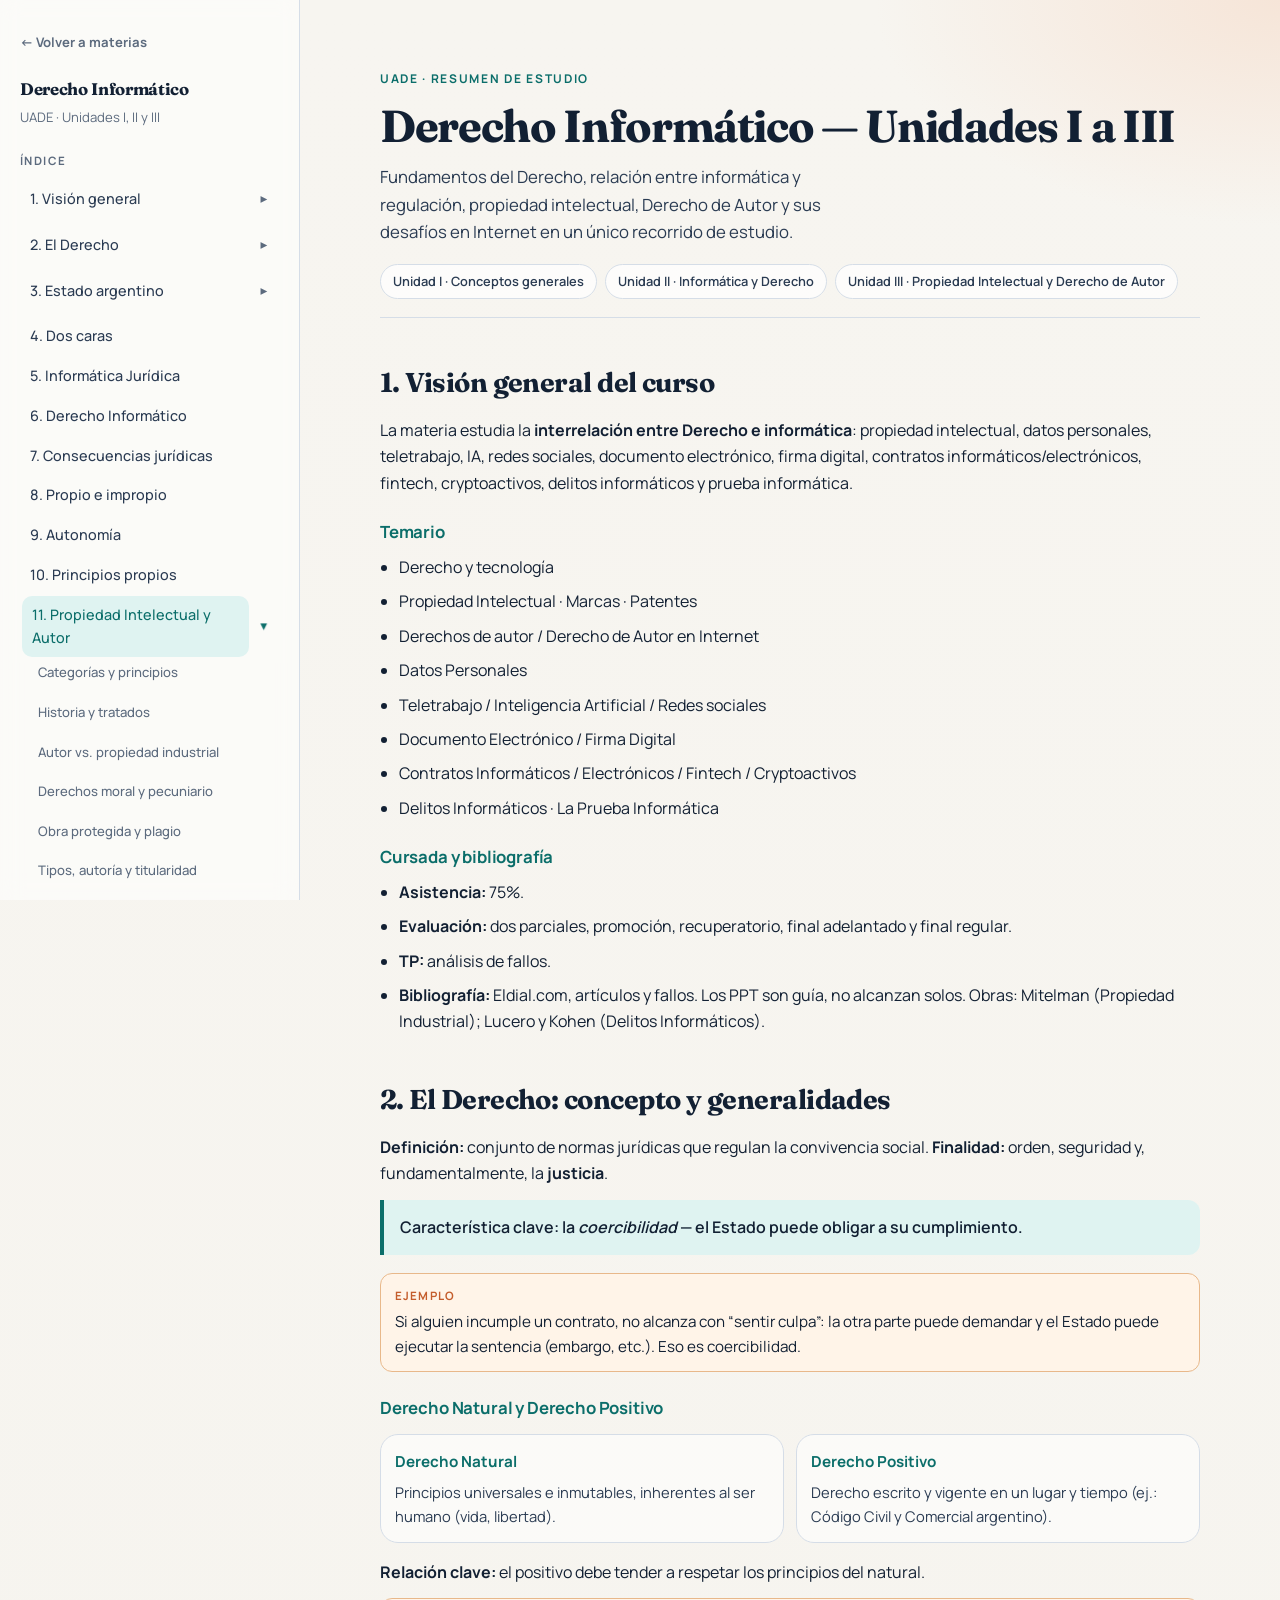
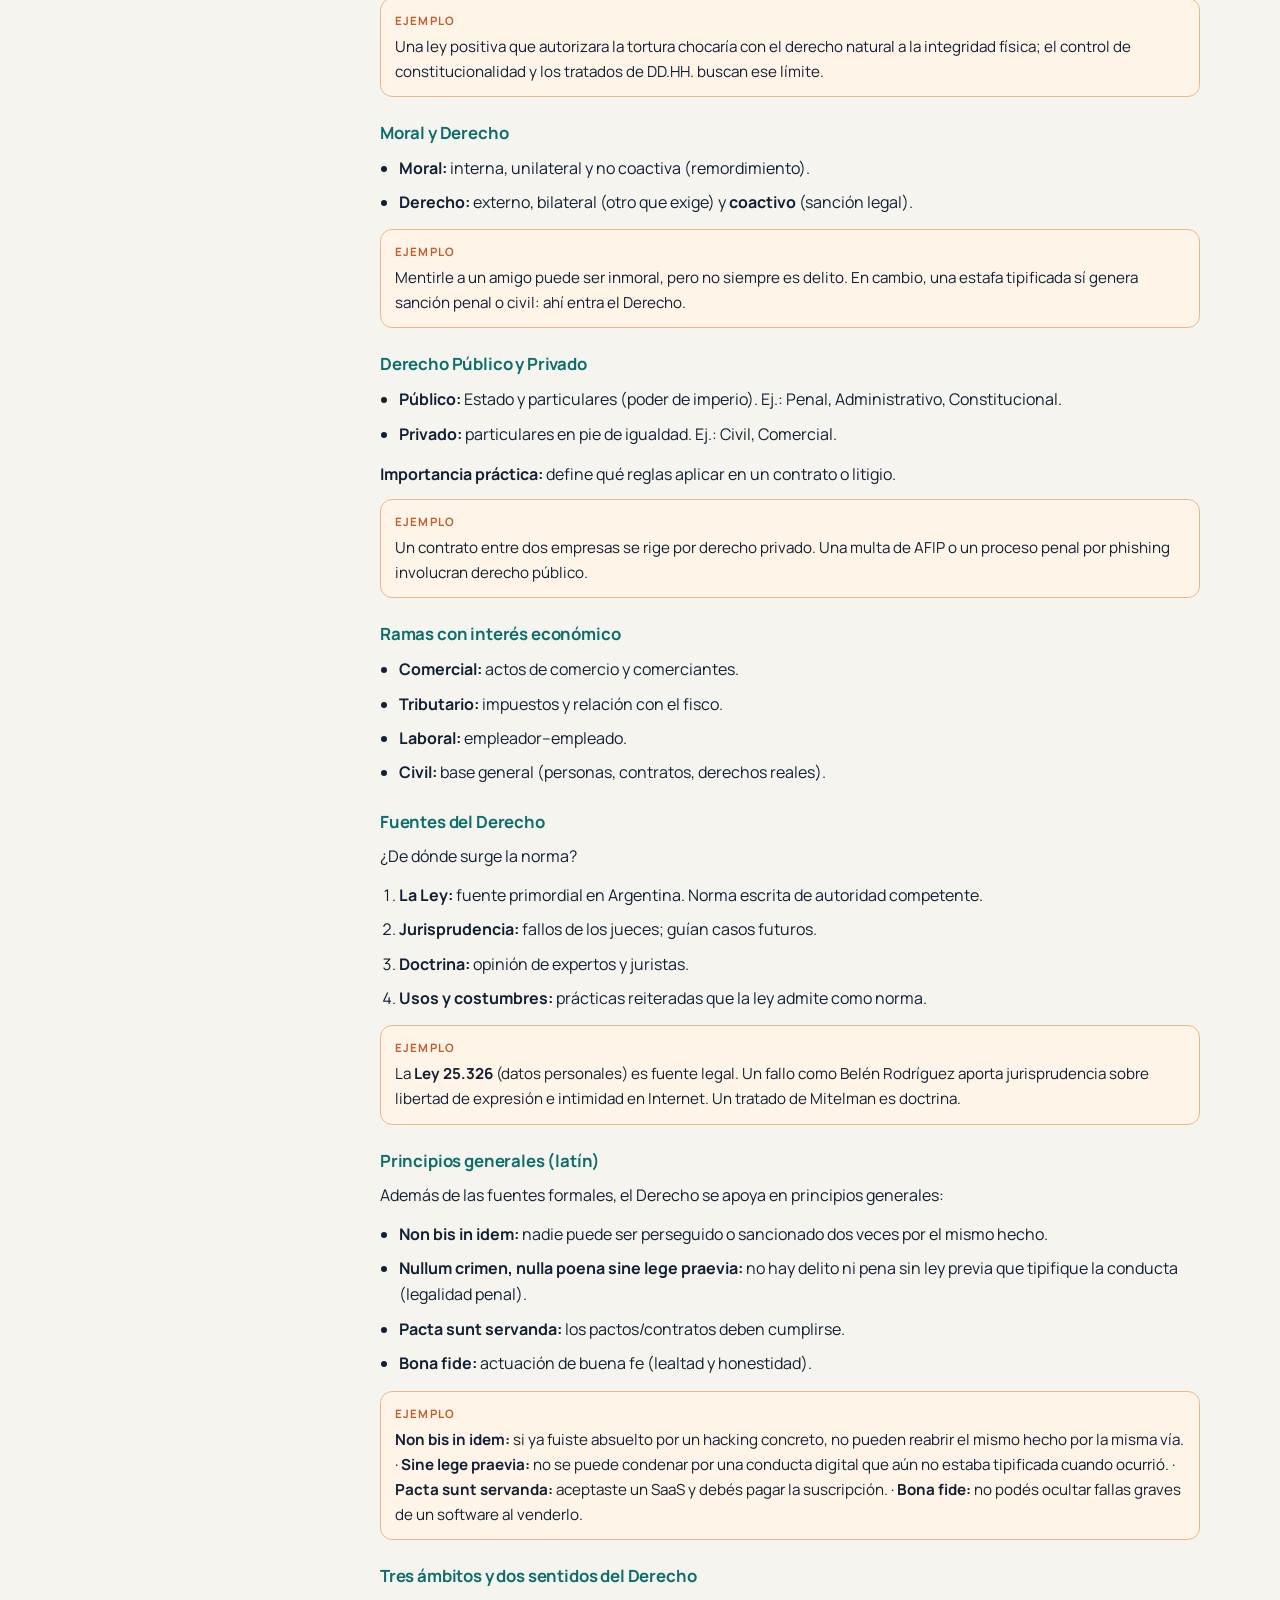
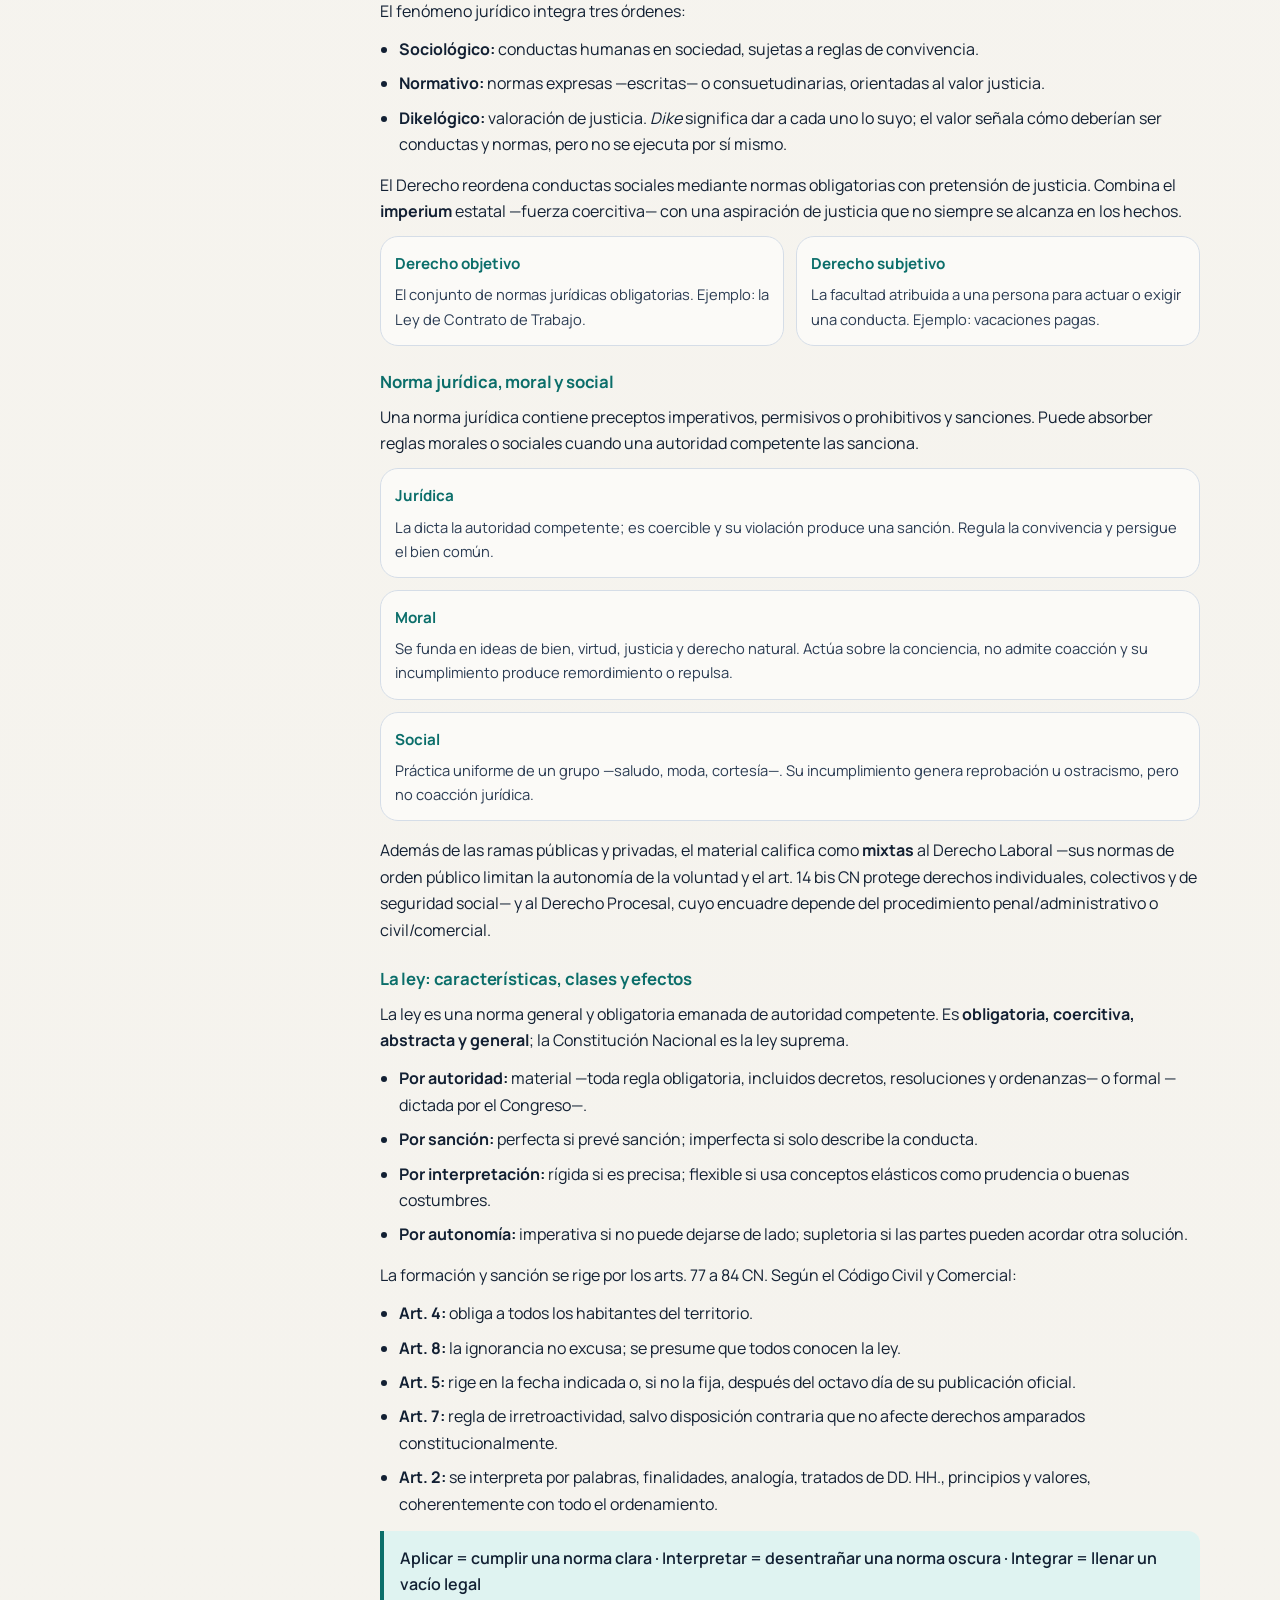
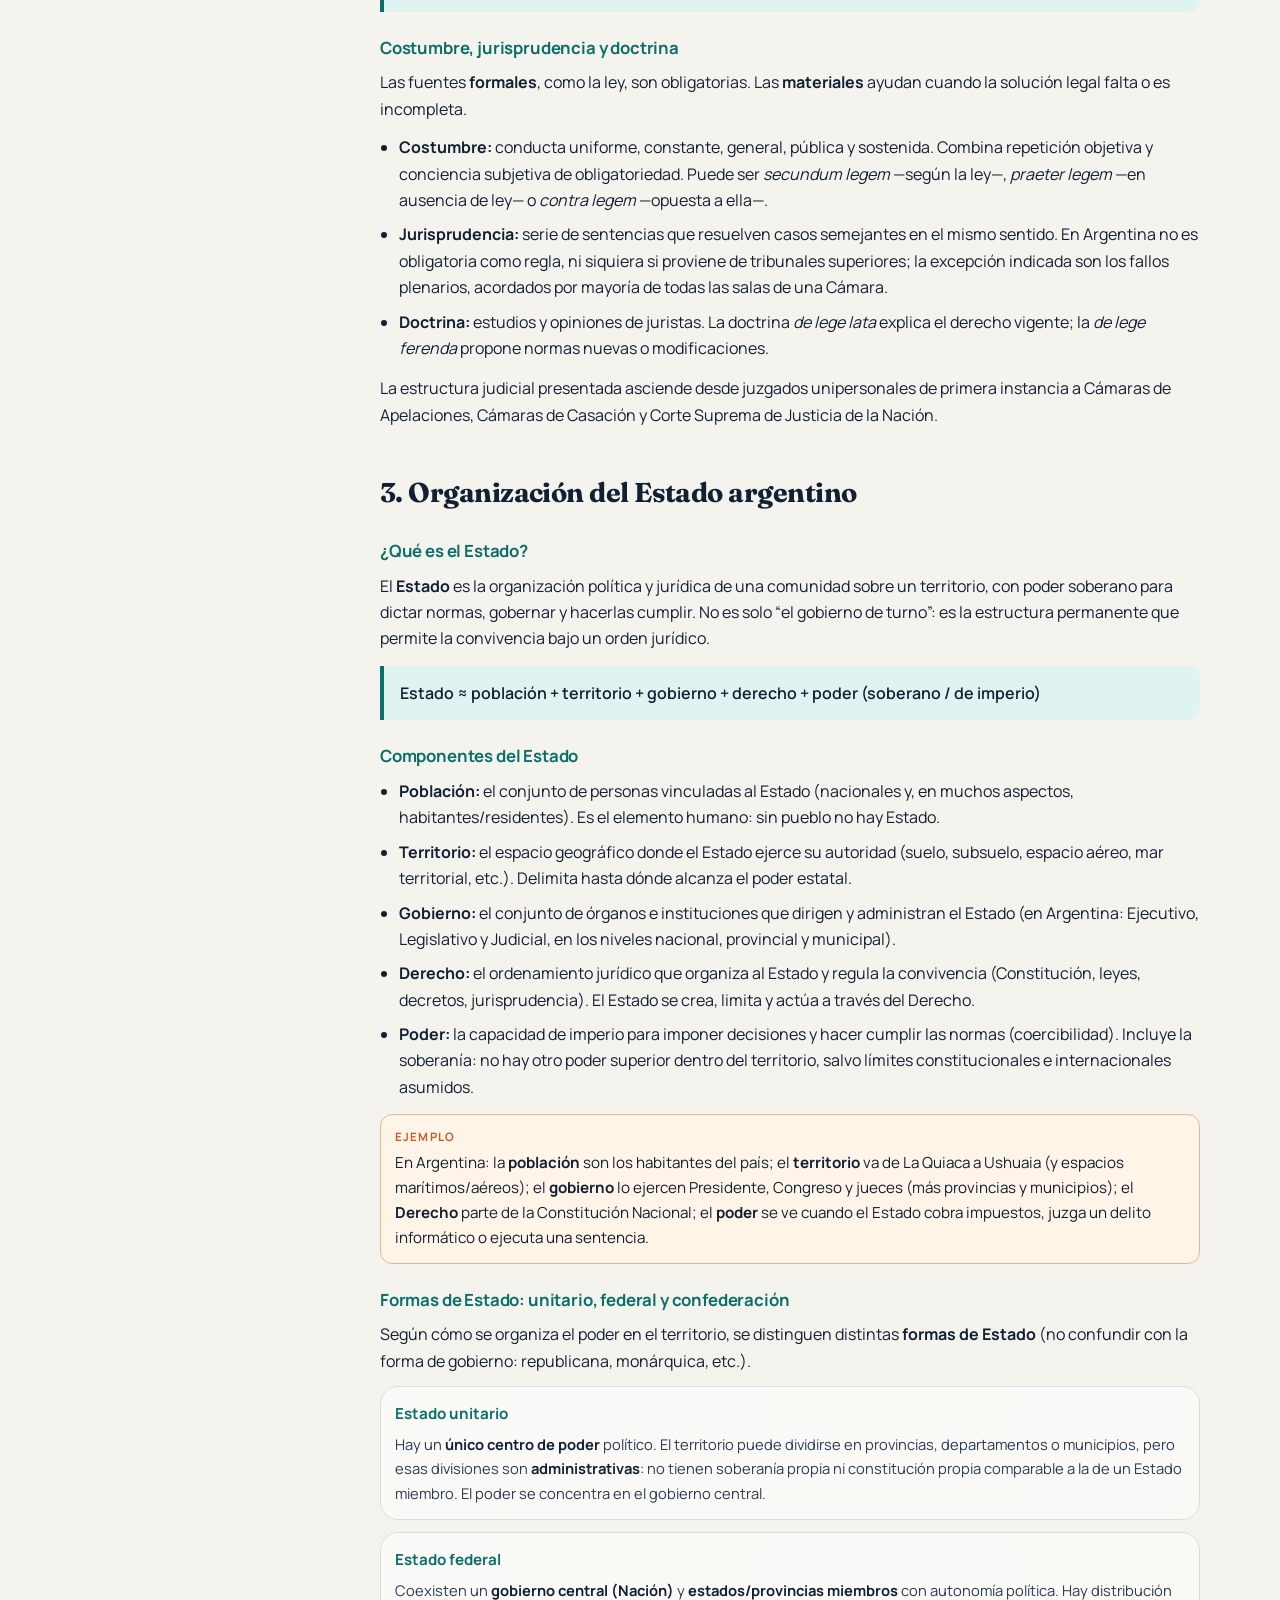
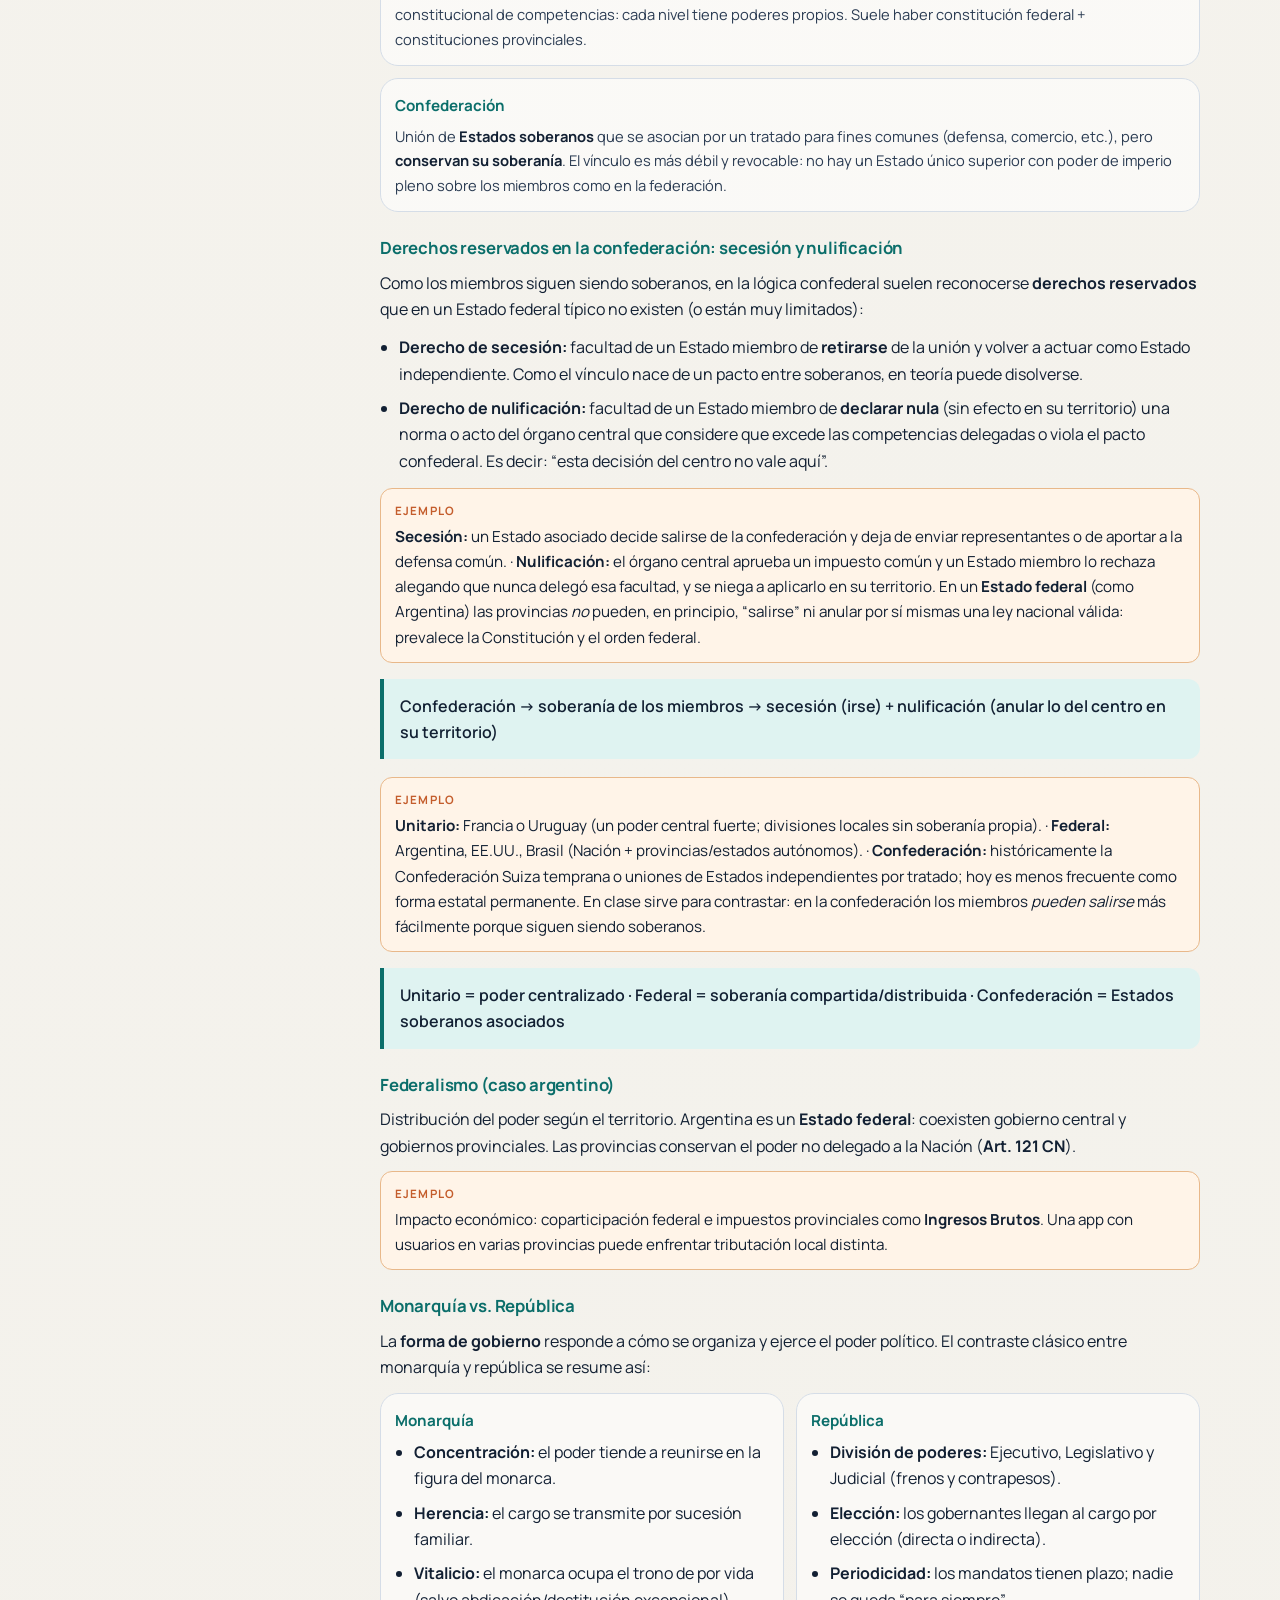
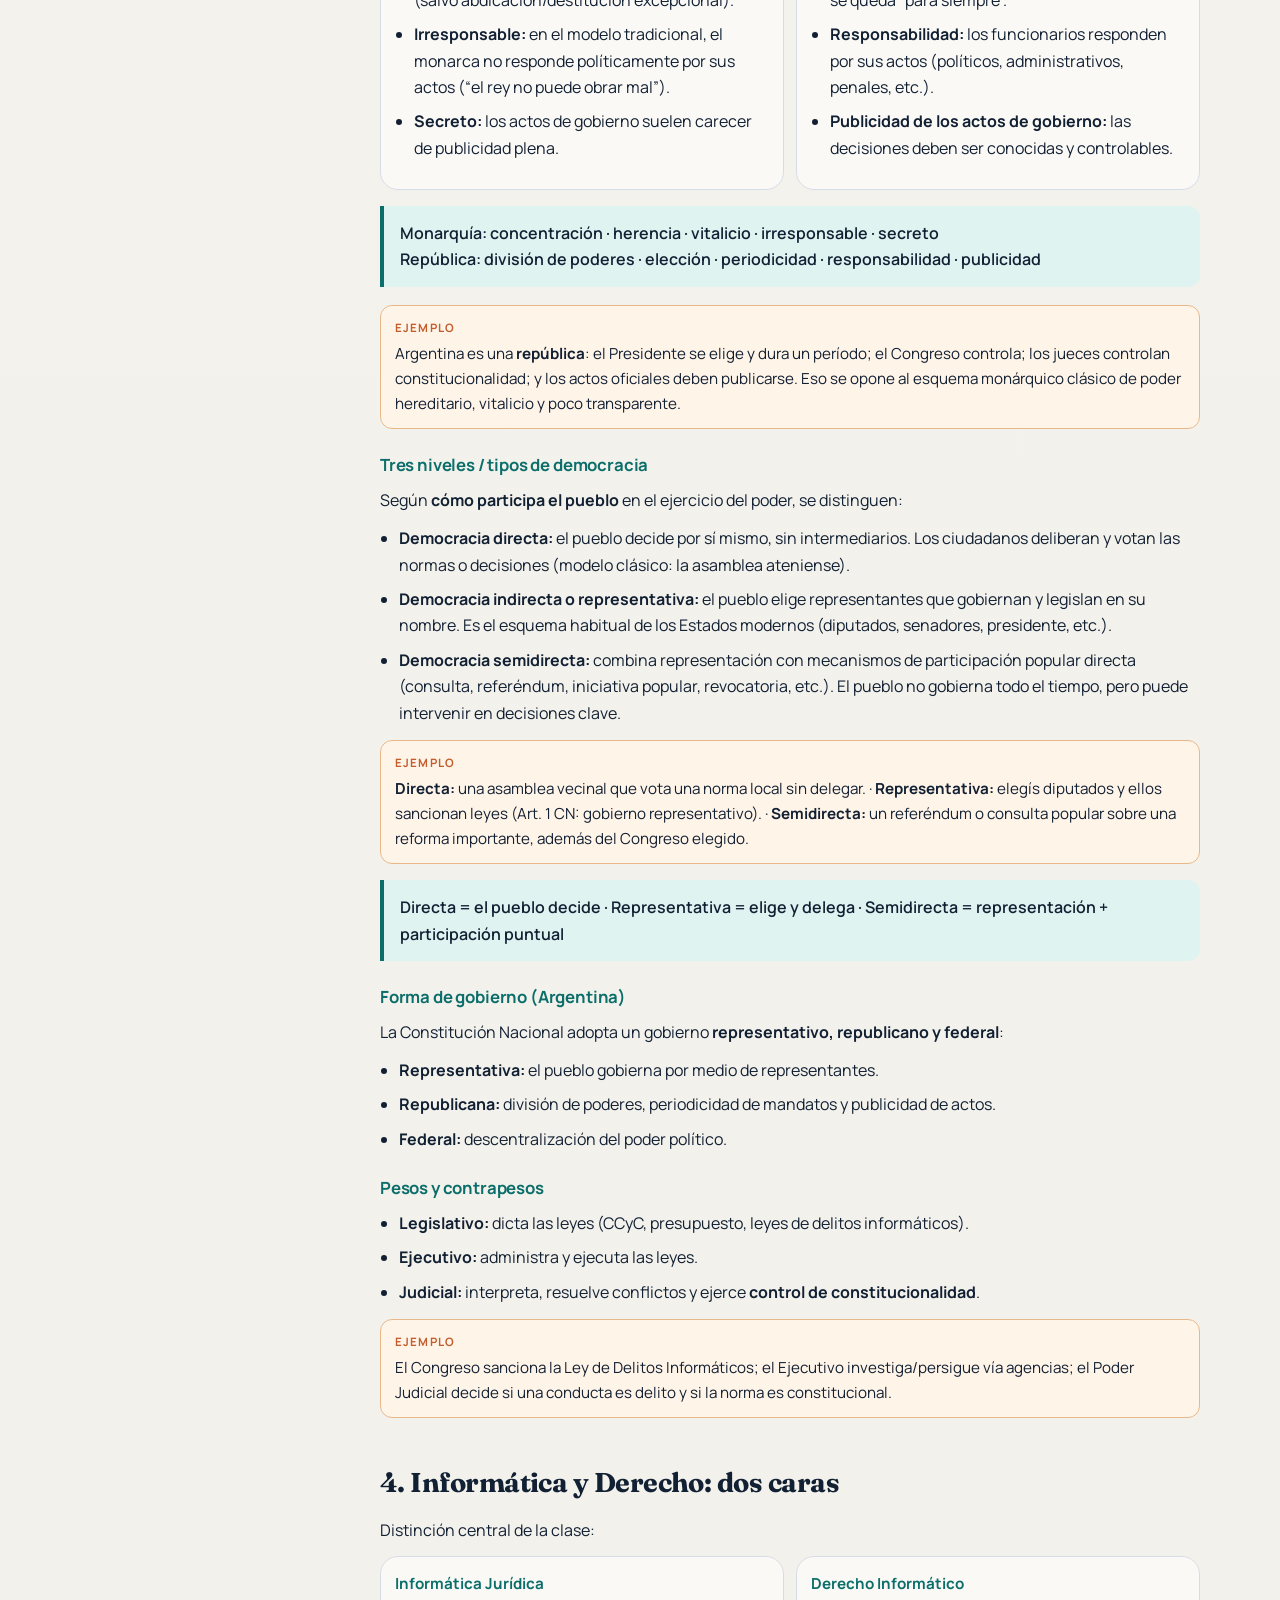
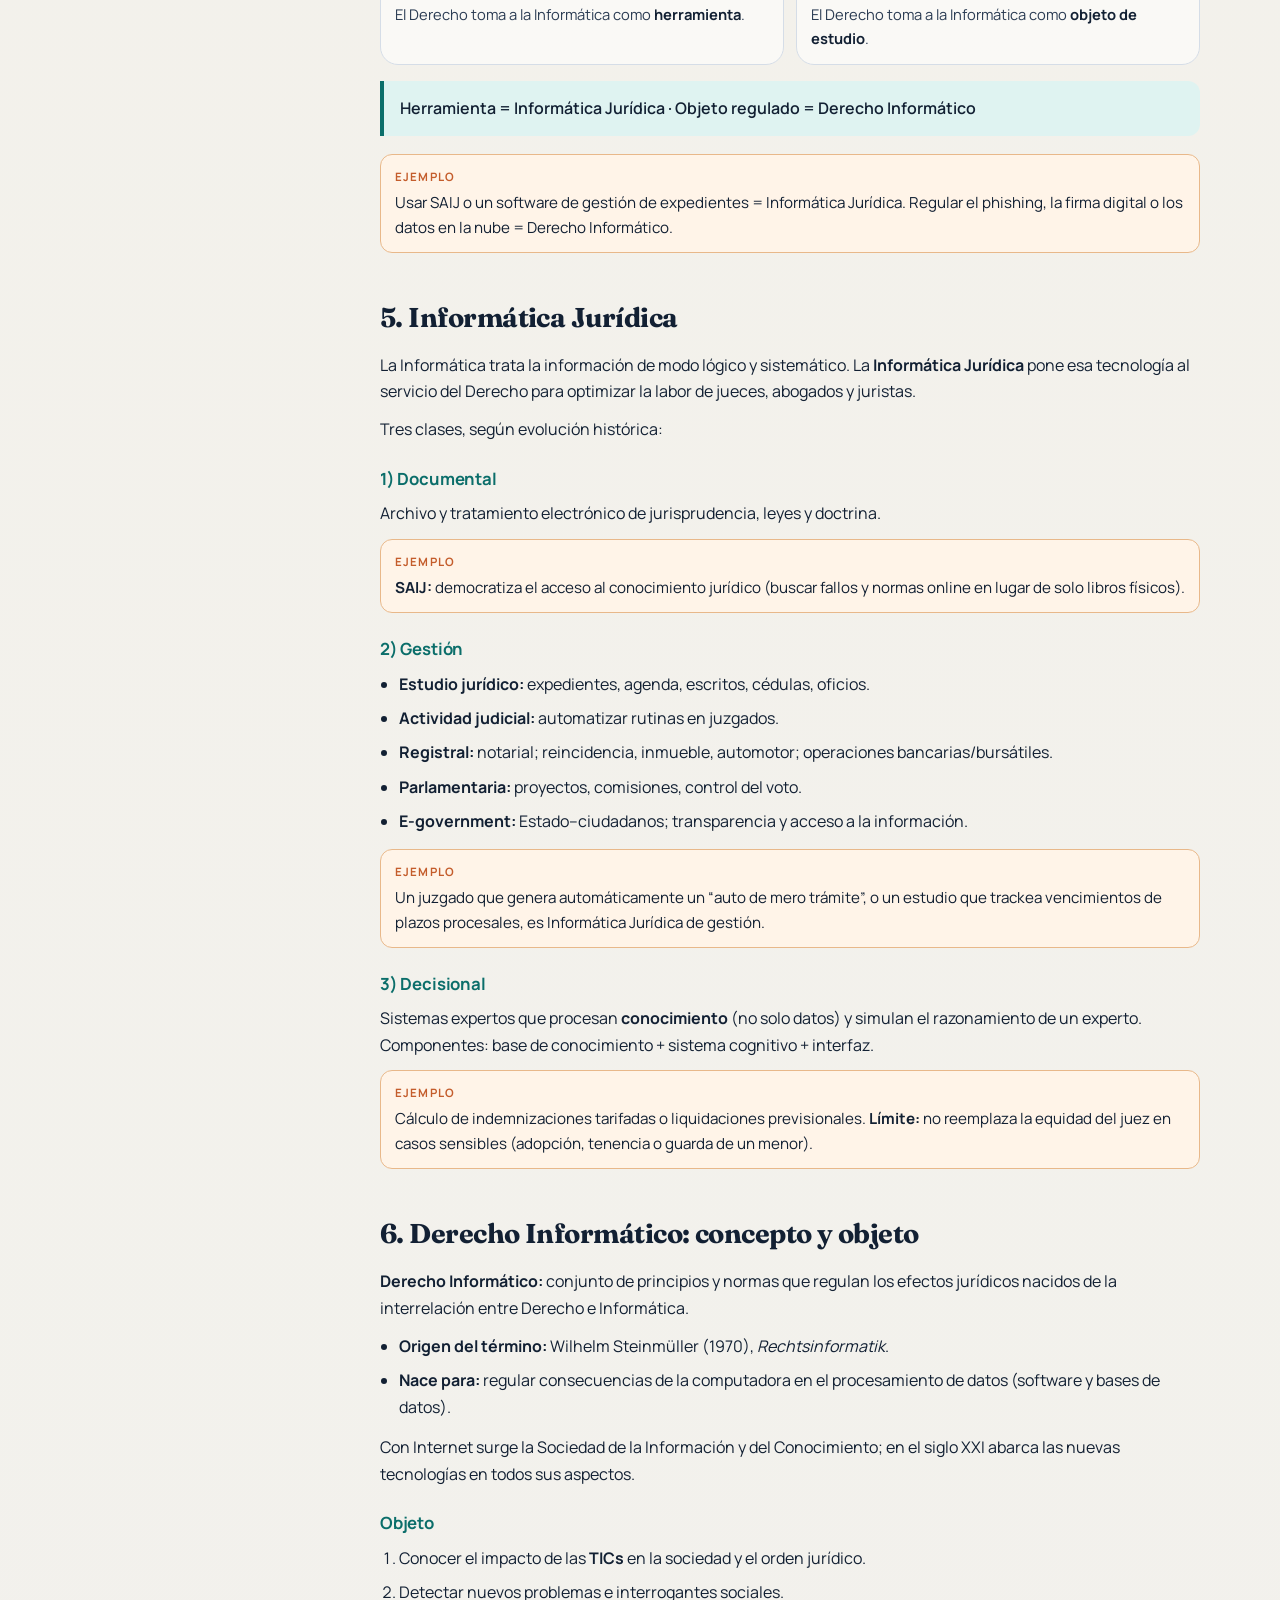
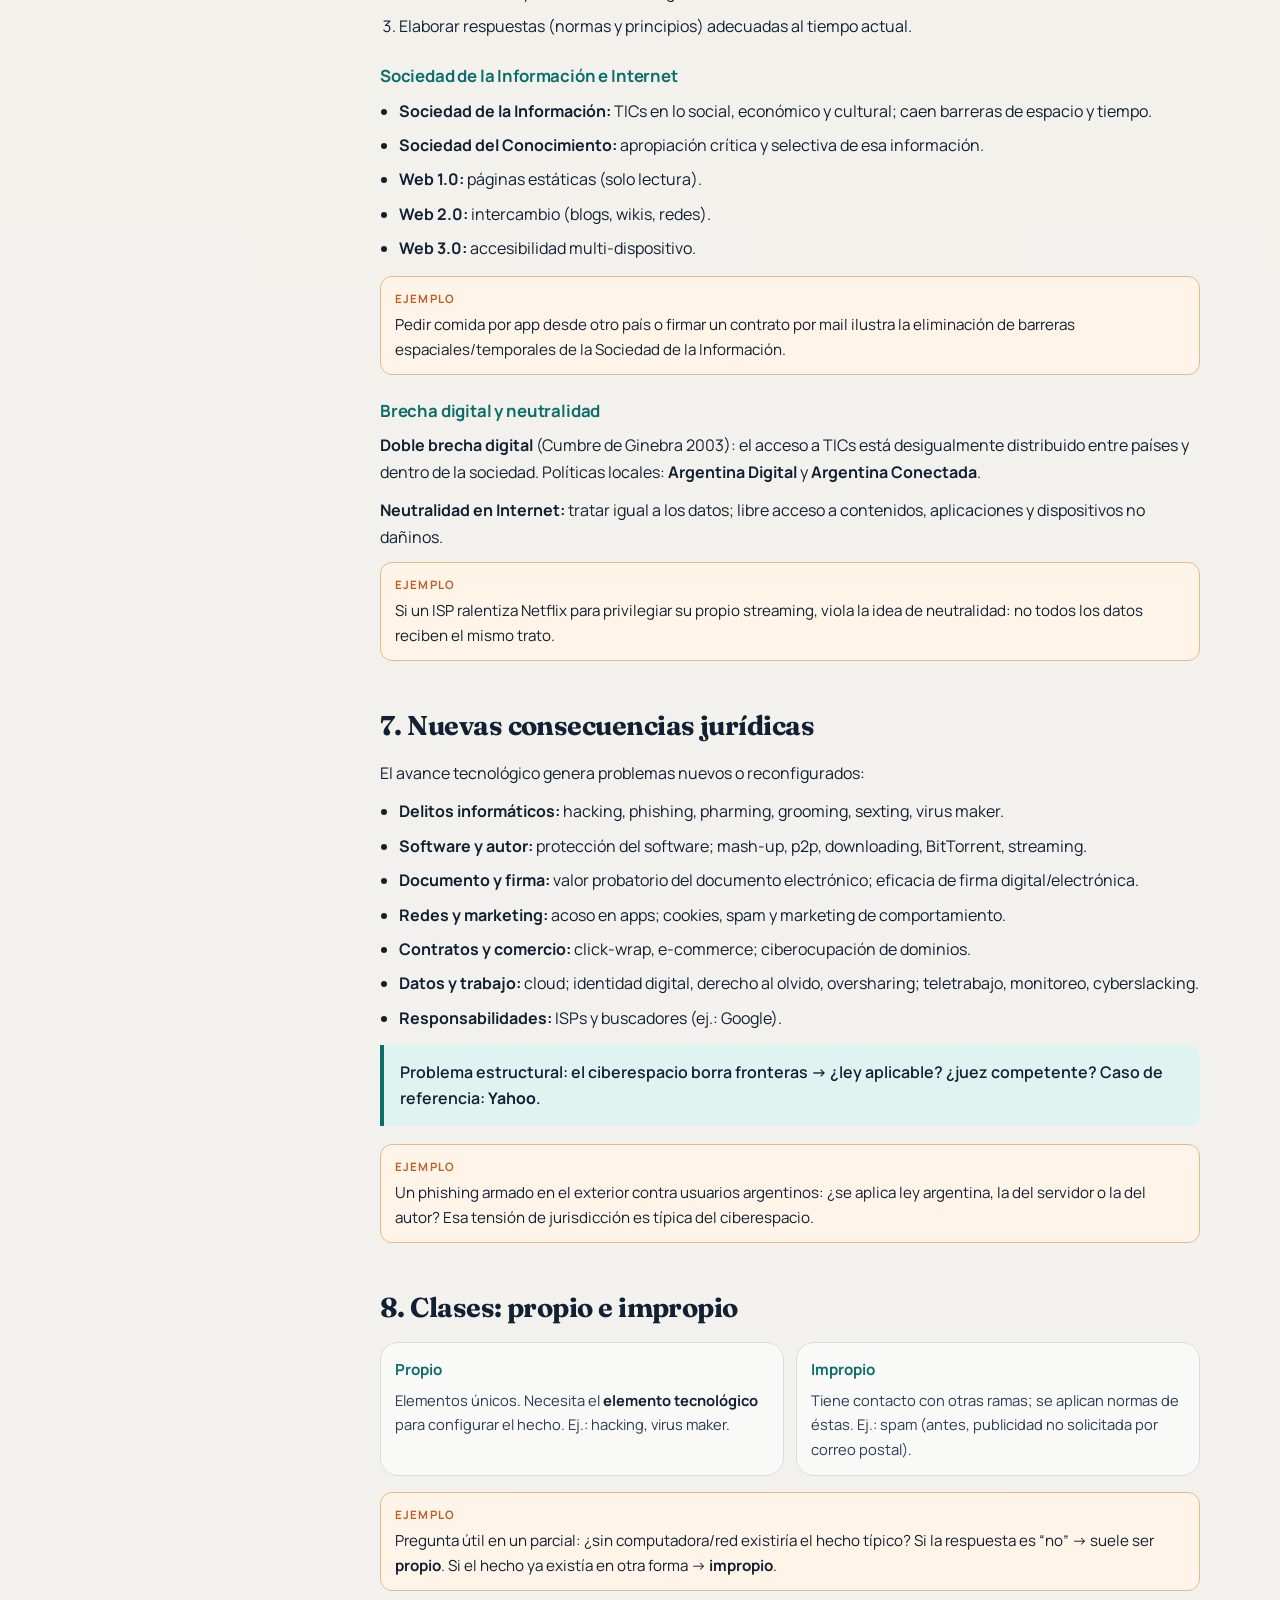
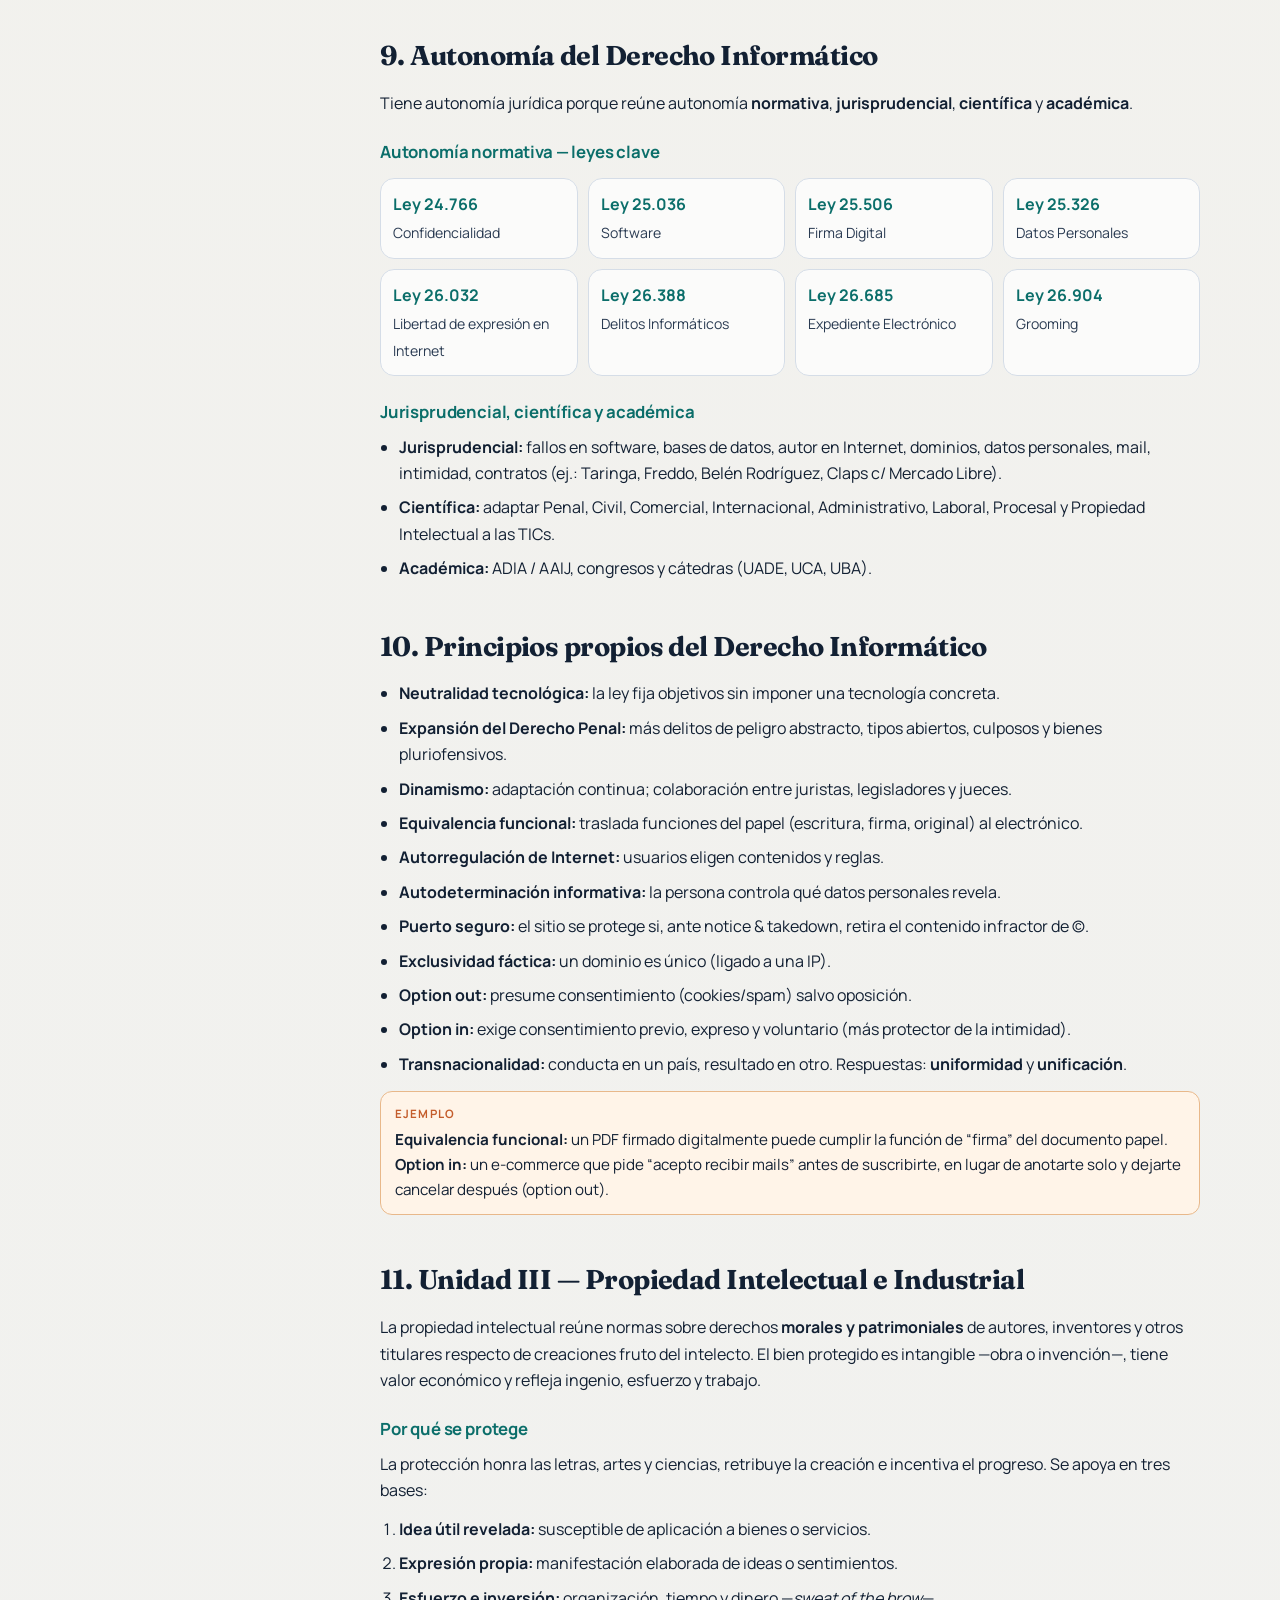
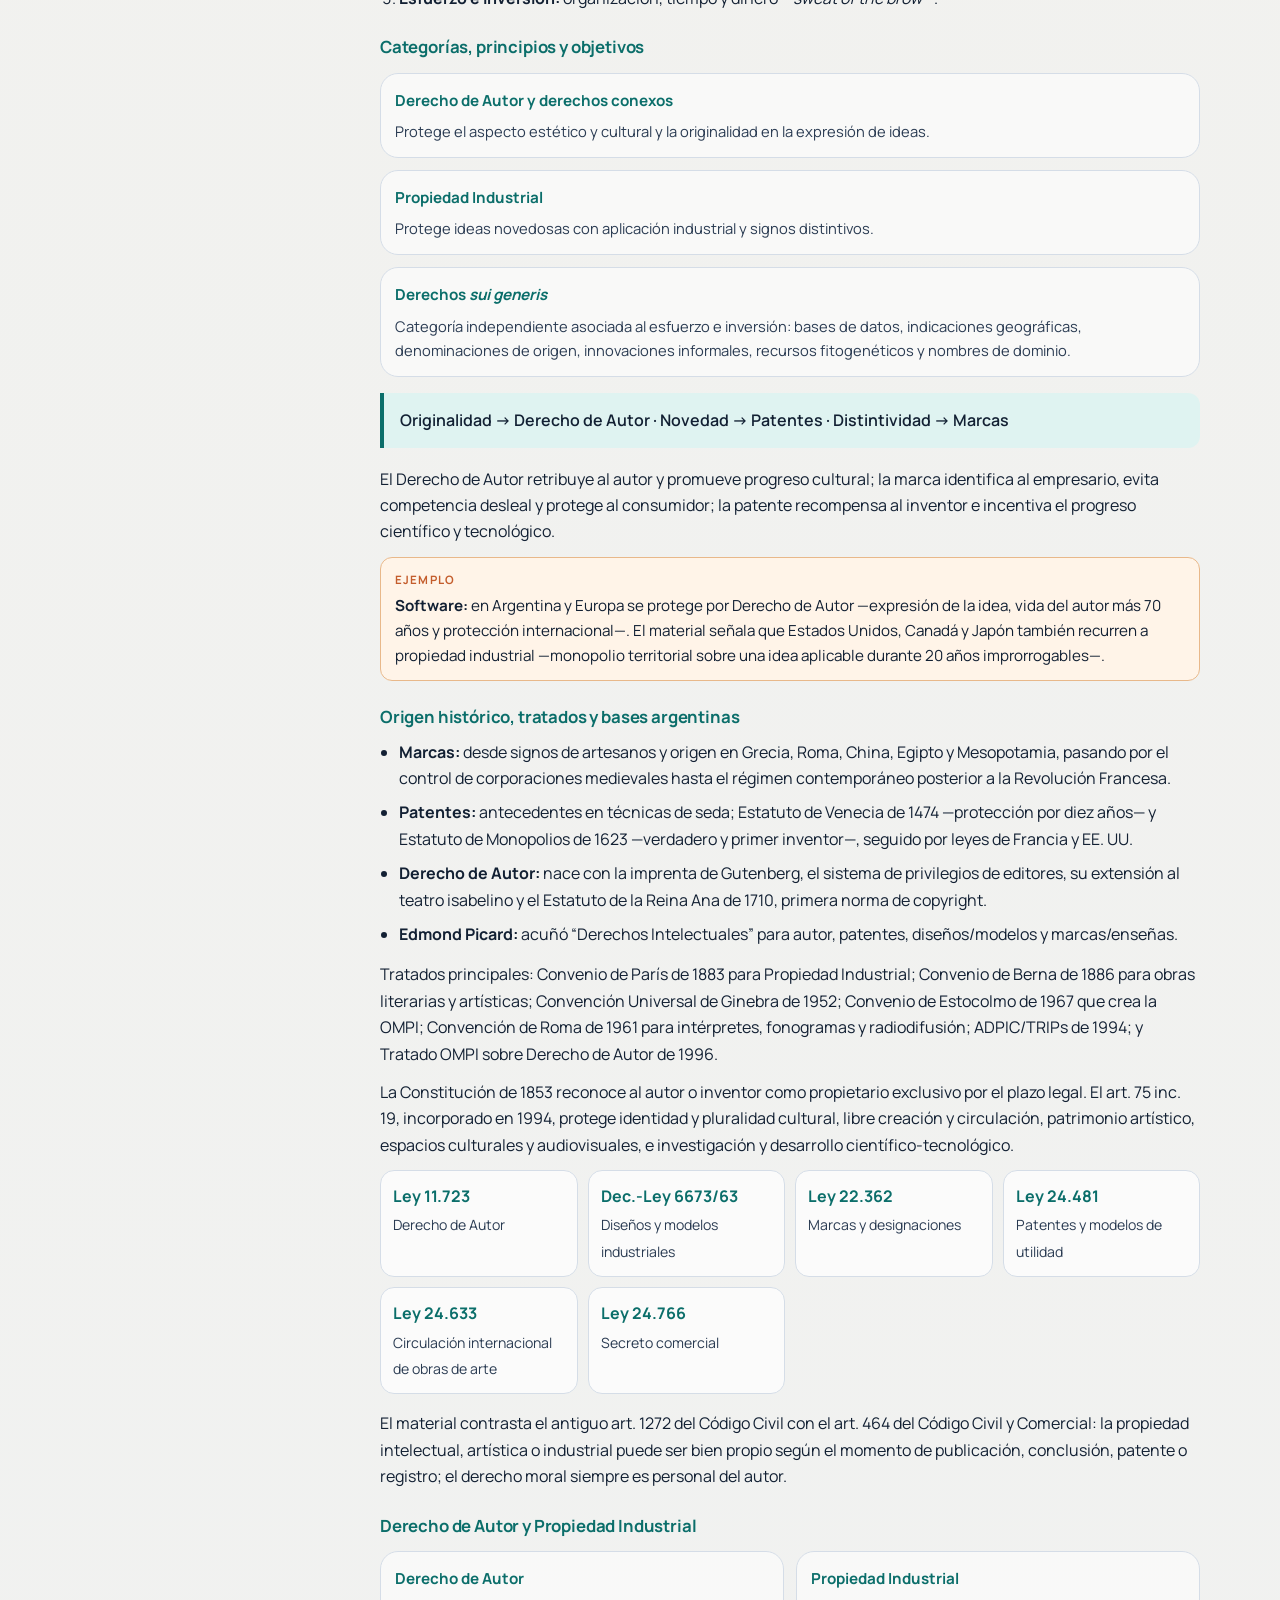
==== Derecho Informático/Resumen_Clase_1_Derecho_Informatico.html @ ee6aa8eb "Ampliar resumen de Derecho Informático" ====
<!DOCTYPE html>
<html lang="es">
<head>
  <meta charset="UTF-8" />
  <meta name="viewport" content="width=device-width, initial-scale=1" />
  <meta name="description" content="Resumen integral de las Unidades I, II y III de Derecho Informático — UADE, con Derecho de Autor e Internet.">
  <title>Derecho Informático — Resumen Unidades I a III | UADE</title>
  <link rel="preconnect" href="https://fonts.googleapis.com" />
  <link rel="preconnect" href="https://fonts.gstatic.com" crossorigin />
  <link href="https://fonts.googleapis.com/css2?family=Fraunces:opsz,wght@9..144,560;9..144,700&family=Manrope:wght@400;500;600;700&display=swap" rel="stylesheet" />
  <style>
    :root {
      --ink: #122033;
      --ink-soft: #2a3b52;
      --muted: #5c6b7e;
      --paper: #f3f1eb;
      --paper-2: #e8eef4;
      --line: #d5dde7;
      --accent: #0b6e6a;
      --accent-2: #c45d2c;
      --highlight: #dff3f1;
      --example: #fff4e8;
      --example-border: #e8b88a;
      --shadow: 0 18px 50px rgba(18, 32, 51, 0.08);
      --radius: 18px;
      --nav-w: 300px;
      --max: 820px;
    }

    * { box-sizing: border-box; }
    html { scroll-behavior: smooth; }
    body {
      margin: 0;
      font-family: "Manrope", system-ui, sans-serif;
      color: var(--ink);
      background:
        radial-gradient(1200px 600px at 10% -10%, #d9e8f2 0%, transparent 55%),
        radial-gradient(900px 500px at 100% 0%, #f6e5d8 0%, transparent 45%),
        linear-gradient(180deg, #f7f5f0 0%, var(--paper) 40%, #eef2f6 100%);
      line-height: 1.65;
    }

    a { color: var(--accent); text-decoration-thickness: 1px; text-underline-offset: 3px; }
    a:hover { color: var(--accent-2); }

    .skip {
      position: absolute; left: -999px; top: 0;
    }
    .skip:focus { left: 12px; top: 12px; background: #fff; padding: 8px 12px; z-index: 100; }

    .shell {
      display: grid;
      grid-template-columns: var(--nav-w) 1fr;
      min-height: 100vh;
    }

    /* Sidebar */
    .sidebar {
      position: sticky;
      top: 0;
      height: 100vh;
      overflow: auto;
      padding: 28px 20px 40px;
      border-right: 1px solid var(--line);
      background: rgba(255,255,255,0.55);
      backdrop-filter: blur(10px);
    }
    .brand {
      font-family: "Fraunces", Georgia, serif;
      font-size: 1.05rem;
      font-weight: 700;
      letter-spacing: -0.02em;
      margin: 0 0 4px;
    }
    .brand-sub {
      margin: 0 0 22px;
      color: var(--muted);
      font-size: 0.82rem;
    }
    .home-link {
      display: inline-flex;
      align-items: center;
      gap: 7px;
      margin-bottom: 22px;
      color: var(--muted);
      text-decoration: none;
      font-size: 0.82rem;
      font-weight: 700;
    }
    .home-link:hover { color: var(--accent); }
    .toc-label {
      font-size: 0.72rem;
      text-transform: uppercase;
      letter-spacing: 0.12em;
      color: var(--muted);
      font-weight: 700;
      margin: 0 0 10px;
    }
    .toc { list-style: none; margin: 0; padding: 0; }
    .toc > li { margin: 0 0 2px; }
    .toc a {
      display: block;
      padding: 7px 10px;
      border-radius: 10px;
      color: var(--ink-soft);
      text-decoration: none;
      font-size: 0.9rem;
      font-weight: 500;
      transition: background .2s, color .2s, transform .2s;
    }
    .toc a:hover,
    .toc a.active {
      background: var(--highlight);
      color: var(--accent);
      transform: translateX(2px);
    }

    .toc-row {
      display: grid;
      grid-template-columns: 1fr auto;
      align-items: center;
      gap: 2px;
    }
    .toc-row > a { min-width: 0; }

    .acc-btn {
      width: 30px;
      height: 30px;
      border: none;
      border-radius: 8px;
      background: transparent;
      color: var(--muted);
      cursor: pointer;
      font: inherit;
      font-size: 0.85rem;
      line-height: 1;
      display: inline-flex;
      align-items: center;
      justify-content: center;
      transition: background .2s, color .2s, transform .2s;
    }
    .acc-btn:hover {
      background: var(--highlight);
      color: var(--accent);
    }
    .acc-btn::before {
      content: "▸";
      display: block;
      transition: transform .22s ease;
    }
    .toc-group.open > .toc-row .acc-btn::before {
      transform: rotate(90deg);
    }
    .toc-group.open > .toc-row .acc-btn {
      color: var(--accent);
    }

    .toc-subs {
      list-style: none;
      margin: 0;
      padding: 0 0 6px 8px;
      max-height: 0;
      overflow: hidden;
      opacity: 0;
      transition: max-height .28s ease, opacity .22s ease;
    }
    .toc-group.open > .toc-subs {
      max-height: 420px;
      opacity: 1;
    }
    .toc-subs a {
      font-size: 0.82rem;
      color: var(--muted);
      padding: 5px 10px;
    }

    .menu-btn {
      display: none;
      position: fixed;
      top: 14px;
      right: 14px;
      z-index: 50;
      border: 1px solid var(--line);
      background: #fff;
      border-radius: 999px;
      padding: 10px 14px;
      font: inherit;
      font-weight: 600;
      box-shadow: var(--shadow);
      cursor: pointer;
    }

    /* Main */
    main {
      padding: 36px 28px 80px;
    }
    .content {
      max-width: var(--max);
      margin: 0 auto;
    }

    .hero {
      padding: 28px 0 18px;
      margin-bottom: 28px;
      border-bottom: 1px solid var(--line);
      animation: rise .7s ease both;
    }
    .eyebrow {
      display: inline-block;
      font-size: 0.75rem;
      font-weight: 700;
      letter-spacing: 0.14em;
      text-transform: uppercase;
      color: var(--accent);
      margin-bottom: 12px;
    }
    .hero h1 {
      font-family: "Fraunces", Georgia, serif;
      font-size: clamp(2rem, 4vw, 2.8rem);
      line-height: 1.12;
      letter-spacing: -0.03em;
      margin: 0 0 12px;
    }
    .hero p {
      margin: 0;
      color: var(--ink-soft);
      font-size: 1.05rem;
      max-width: 48ch;
    }
    .meta {
      display: flex;
      flex-wrap: wrap;
      gap: 8px;
      margin-top: 18px;
    }
    .chip {
      font-size: 0.8rem;
      font-weight: 600;
      color: var(--ink-soft);
      background: rgba(255,255,255,0.7);
      border: 1px solid var(--line);
      border-radius: 999px;
      padding: 6px 12px;
    }

    section {
      margin: 42px 0;
      scroll-margin-top: 24px;
      animation: rise .6s ease both;
    }
    section h2 {
      font-family: "Fraunces", Georgia, serif;
      font-size: 1.7rem;
      letter-spacing: -0.02em;
      margin: 0 0 12px;
      color: var(--ink);
    }
    section h3 {
      font-size: 1.05rem;
      margin: 22px 0 8px;
      color: var(--accent);
      letter-spacing: -0.01em;
    }
    p { margin: 0 0 12px; }
    ul, ol { margin: 0 0 14px; padding-left: 1.2rem; }
    li { margin: 0 0 8px; }
    strong { font-weight: 700; color: var(--ink); }

    .formula {
      margin: 14px 0 18px;
      padding: 14px 16px;
      border-left: 4px solid var(--accent);
      background: var(--highlight);
      border-radius: 0 12px 12px 0;
      font-weight: 600;
    }

    .ejemplo {
      margin: 12px 0 16px;
      padding: 12px 14px;
      background: var(--example);
      border: 1px solid var(--example-border);
      border-radius: 12px;
      font-size: 0.95rem;
    }
    .ejemplo::before {
      content: "Ejemplo";
      display: block;
      font-size: 0.72rem;
      font-weight: 700;
      letter-spacing: 0.1em;
      text-transform: uppercase;
      color: var(--accent-2);
      margin-bottom: 4px;
    }

    .grid-2 {
      display: grid;
      grid-template-columns: 1fr 1fr;
      gap: 12px;
      margin: 12px 0 16px;
    }
    .compare {
      padding: 14px;
      border: 1px solid var(--line);
      border-radius: var(--radius);
      background: rgba(255,255,255,0.55);
    }
    .compare h4 {
      margin: 0 0 6px;
      font-size: 0.95rem;
      color: var(--accent);
    }
    .compare p { margin: 0; font-size: 0.92rem; color: var(--ink-soft); }

    .laws {
      display: grid;
      grid-template-columns: repeat(auto-fit, minmax(180px, 1fr));
      gap: 10px;
      margin: 12px 0 16px;
    }
    .law {
      padding: 12px;
      border-radius: 14px;
      background: rgba(255,255,255,0.7);
      border: 1px solid var(--line);
    }
    .law code {
      display: block;
      font-family: "Manrope", sans-serif;
      font-weight: 700;
      color: var(--accent);
      margin-bottom: 2px;
    }
    .law span { font-size: 0.88rem; color: var(--ink-soft); }

    .key-list li { padding-left: 2px; }

    footer {
      margin-top: 48px;
      padding-top: 18px;
      border-top: 1px solid var(--line);
      color: var(--muted);
      font-size: 0.85rem;
    }

    @keyframes rise {
      from { opacity: 0; transform: translateY(10px); }
      to { opacity: 1; transform: translateY(0); }
    }

    @media (max-width: 920px) {
      .shell { grid-template-columns: 1fr; }
      .menu-btn { display: inline-flex; align-items: center; gap: 8px; }
      .sidebar {
        position: fixed;
        inset: 0 auto 0 0;
        width: min(86vw, 320px);
        transform: translateX(-105%);
        transition: transform .28s ease;
        z-index: 40;
        box-shadow: var(--shadow);
        background: #fbfaf7;
      }
      .sidebar.open { transform: translateX(0); }
      .backdrop {
        display: none;
        position: fixed;
        inset: 0;
        background: rgba(18,32,51,.35);
        z-index: 30;
      }
      .backdrop.show { display: block; }
      main { padding: 72px 18px 64px; }
      .grid-2 { grid-template-columns: 1fr; }
    }
  </style>
</head>
<body>
  <a class="skip" href="#contenido">Saltar al contenido</a>
  <button class="menu-btn" id="menuBtn" type="button" aria-expanded="false" aria-controls="sidebar">Índice</button>
  <div class="backdrop" id="backdrop" hidden></div>

  <div class="shell">
    <aside class="sidebar" id="sidebar" aria-label="Índice de temas">
      <a class="home-link" href="../index.html">← Volver a materias</a>
      <p class="brand">Derecho Informático</p>
      <p class="brand-sub">UADE · Unidades I, II y III</p>
      <p class="toc-label">Índice</p>
      <nav>
        <ul class="toc" id="toc">
          <li class="toc-group">
            <div class="toc-row">
              <a href="#vision">1. Visión general</a>
              <button type="button" class="acc-btn" aria-expanded="false" aria-label="Abrir subtemas"></button>
            </div>
            <ul class="toc-subs">
              <li><a href="#temario">Temario</a></li>
              <li><a href="#cursada">Cursada</a></li>
            </ul>
          </li>

          <li class="toc-group">
            <div class="toc-row">
              <a href="#derecho">2. El Derecho</a>
              <button type="button" class="acc-btn" aria-expanded="false" aria-label="Abrir subtemas"></button>
            </div>
            <ul class="toc-subs">
              <li><a href="#natural-positivo">Natural y positivo</a></li>
              <li><a href="#moral">Moral y Derecho</a></li>
              <li><a href="#publico-privado">Público y privado</a></li>
              <li><a href="#fuentes">Fuentes</a></li>
              <li><a href="#principios-latinos">Principios latinos</a></li>
              <li><a href="#ambitos-derecho">Ámbitos y tipos de derecho</a></li>
              <li><a href="#normas">Normas jurídicas, morales y sociales</a></li>
              <li><a href="#ley">Ley: clases y efectos</a></li>
              <li><a href="#fuentes-ampliadas">Costumbre, jurisprudencia y doctrina</a></li>
            </ul>
          </li>

          <li class="toc-group">
            <div class="toc-row">
              <a href="#estado">3. Estado argentino</a>
              <button type="button" class="acc-btn" aria-expanded="false" aria-label="Abrir subtemas"></button>
            </div>
            <ul class="toc-subs">
              <li><a href="#que-es-estado">Qué es el Estado</a></li>
              <li><a href="#componentes-estado">Componentes</a></li>
              <li><a href="#formas-estado">Unitario, federal, confederación</a></li>
              <li><a href="#secesion-nulificacion">Secesión y nulificación</a></li>
              <li><a href="#federalismo">Federalismo (Argentina)</a></li>
              <li><a href="#monarquia-republica">Monarquía vs. República</a></li>
              <li><a href="#tipos-democracia">Tipos de democracia</a></li>
            </ul>
          </li>

          <li><a href="#dos-caras">4. Dos caras</a></li>
          <li><a href="#inf-juridica">5. Informática Jurídica</a></li>
          <li><a href="#der-informatico">6. Derecho Informático</a></li>
          <li><a href="#consecuencias">7. Consecuencias jurídicas</a></li>
          <li><a href="#propio-impropio">8. Propio e impropio</a></li>
          <li><a href="#autonomia">9. Autonomía</a></li>
          <li><a href="#principios">10. Principios propios</a></li>
          <li class="toc-group">
            <div class="toc-row">
              <a href="#propiedad-intelectual">11. Propiedad Intelectual y Autor</a>
              <button type="button" class="acc-btn" aria-expanded="false" aria-label="Abrir subtemas"></button>
            </div>
            <ul class="toc-subs">
              <li><a href="#categorias-pi">Categorías y principios</a></li>
              <li><a href="#historia-pi">Historia y tratados</a></li>
              <li><a href="#autor-industrial">Autor vs. propiedad industrial</a></li>
              <li><a href="#derechos-pi">Derechos moral y pecuniario</a></li>
              <li><a href="#obra-protegida">Obra protegida y plagio</a></li>
              <li><a href="#tipos-autoria">Tipos, autoría y titularidad</a></li>
              <li><a href="#plazos-registro">Plazos, registro y límites</a></li>
              <li><a href="#derechos-conexos">Derechos conexos</a></li>
            </ul>
          </li>
          <li class="toc-group">
            <div class="toc-row">
              <a href="#autor-internet">12. Autor en Internet</a>
              <button type="button" class="acc-btn" aria-expanded="false" aria-label="Abrir subtemas"></button>
            </div>
            <ul class="toc-subs">
              <li><a href="#reproduccion-digital">Reproducción y licencias</a></li>
              <li><a href="#intermediarios">Intermediarios y puerto seguro</a></li>
              <li><a href="#casos-internet">Casos tecnológicos</a></li>
              <li><a href="#mashup">Mash-up y obras derivadas</a></li>
              <li><a href="#autor-ia">Inteligencia Artificial</a></li>
            </ul>
          </li>
          <li><a href="#ideas">13. Ideas clave</a></li>
        </ul>
      </nav>
    </aside>

    <main>
      <div class="content" id="contenido">
        <header class="hero">
          <span class="eyebrow">UADE · Resumen de estudio</span>
          <h1>Derecho Informático — Unidades I a III</h1>
          <p>
            Fundamentos del Derecho, relación entre informática y regulación, propiedad intelectual,
            Derecho de Autor y sus desafíos en Internet en un único recorrido de estudio.
          </p>
          <div class="meta">
            <span class="chip">Unidad I · Conceptos generales</span>
            <span class="chip">Unidad II · Informática y Derecho</span>
            <span class="chip">Unidad III · Propiedad Intelectual y Derecho de Autor</span>
          </div>
        </header>

        <!-- 1 -->
        <section id="vision">
          <h2>1. Visión general del curso</h2>
          <p>
            La materia estudia la <strong>interrelación entre Derecho e informática</strong>:
            propiedad intelectual, datos personales, teletrabajo, IA, redes sociales, documento electrónico,
            firma digital, contratos informáticos/electrónicos, fintech, cryptoactivos, delitos informáticos y prueba informática.
          </p>

          <h3 id="temario">Temario</h3>
          <ul>
            <li>Derecho y tecnología</li>
            <li>Propiedad Intelectual · Marcas · Patentes</li>
            <li>Derechos de autor / Derecho de Autor en Internet</li>
            <li>Datos Personales</li>
            <li>Teletrabajo / Inteligencia Artificial / Redes sociales</li>
            <li>Documento Electrónico / Firma Digital</li>
            <li>Contratos Informáticos / Electrónicos / Fintech / Cryptoactivos</li>
            <li>Delitos Informáticos · La Prueba Informática</li>
          </ul>

          <h3 id="cursada">Cursada y bibliografía</h3>
          <ul>
            <li><strong>Asistencia:</strong> 75%.</li>
            <li><strong>Evaluación:</strong> dos parciales, promoción, recuperatorio, final adelantado y final regular.</li>
            <li><strong>TP:</strong> análisis de fallos.</li>
            <li><strong>Bibliografía:</strong> Eldial.com, artículos y fallos. Los PPT son guía, no alcanzan solos. Obras: Mitelman (Propiedad Industrial); Lucero y Kohen (Delitos Informáticos).</li>
          </ul>
        </section>

        <!-- 2 -->
        <section id="derecho">
          <h2>2. El Derecho: concepto y generalidades</h2>
          <p>
            <strong>Definición:</strong> conjunto de normas jurídicas que regulan la convivencia social.
            <strong>Finalidad:</strong> orden, seguridad y, fundamentalmente, la <strong>justicia</strong>.
          </p>
          <div class="formula">Característica clave: la <em>coercibilidad</em> — el Estado puede obligar a su cumplimiento.</div>
          <div class="ejemplo">
            Si alguien incumple un contrato, no alcanza con “sentir culpa”: la otra parte puede demandar y el Estado puede ejecutar la sentencia (embargo, etc.). Eso es coercibilidad.
          </div>

          <h3 id="natural-positivo">Derecho Natural y Derecho Positivo</h3>
          <div class="grid-2">
            <div class="compare">
              <h4>Derecho Natural</h4>
              <p>Principios universales e inmutables, inherentes al ser humano (vida, libertad).</p>
            </div>
            <div class="compare">
              <h4>Derecho Positivo</h4>
              <p>Derecho escrito y vigente en un lugar y tiempo (ej.: Código Civil y Comercial argentino).</p>
            </div>
          </div>
          <p><strong>Relación clave:</strong> el positivo debe tender a respetar los principios del natural.</p>
          <div class="ejemplo">
            Una ley positiva que autorizara la tortura chocaría con el derecho natural a la integridad física; el control de constitucionalidad y los tratados de DD.HH. buscan ese límite.
          </div>

          <h3 id="moral">Moral y Derecho</h3>
          <ul>
            <li><strong>Moral:</strong> interna, unilateral y no coactiva (remordimiento).</li>
            <li><strong>Derecho:</strong> externo, bilateral (otro que exige) y <strong>coactivo</strong> (sanción legal).</li>
          </ul>
          <div class="ejemplo">
            Mentirle a un amigo puede ser inmoral, pero no siempre es delito. En cambio, una estafa tipificada sí genera sanción penal o civil: ahí entra el Derecho.
          </div>

          <h3 id="publico-privado">Derecho Público y Privado</h3>
          <ul>
            <li><strong>Público:</strong> Estado y particulares (poder de imperio). Ej.: Penal, Administrativo, Constitucional.</li>
            <li><strong>Privado:</strong> particulares en pie de igualdad. Ej.: Civil, Comercial.</li>
          </ul>
          <p><strong>Importancia práctica:</strong> define qué reglas aplicar en un contrato o litigio.</p>
          <div class="ejemplo">
            Un contrato entre dos empresas se rige por derecho privado. Una multa de AFIP o un proceso penal por phishing involucran derecho público.
          </div>

          <h3>Ramas con interés económico</h3>
          <ul>
            <li><strong>Comercial:</strong> actos de comercio y comerciantes.</li>
            <li><strong>Tributario:</strong> impuestos y relación con el fisco.</li>
            <li><strong>Laboral:</strong> empleador–empleado.</li>
            <li><strong>Civil:</strong> base general (personas, contratos, derechos reales).</li>
          </ul>

          <h3 id="fuentes">Fuentes del Derecho</h3>
          <p>¿De dónde surge la norma?</p>
          <ol>
            <li><strong>La Ley:</strong> fuente primordial en Argentina. Norma escrita de autoridad competente.</li>
            <li><strong>Jurisprudencia:</strong> fallos de los jueces; guían casos futuros.</li>
            <li><strong>Doctrina:</strong> opinión de expertos y juristas.</li>
            <li><strong>Usos y costumbres:</strong> prácticas reiteradas que la ley admite como norma.</li>
          </ol>
          <div class="ejemplo">
            La <strong>Ley 25.326</strong> (datos personales) es fuente legal. Un fallo como Belén Rodríguez aporta jurisprudencia sobre libertad de expresión e intimidad en Internet. Un tratado de Mitelman es doctrina.
          </div>

          <h3 id="principios-latinos">Principios generales (latín)</h3>
          <p>Además de las fuentes formales, el Derecho se apoya en principios generales:</p>
          <ul>
            <li><strong>Non bis in idem:</strong> nadie puede ser perseguido o sancionado dos veces por el mismo hecho.</li>
            <li><strong>Nullum crimen, nulla poena sine lege praevia:</strong> no hay delito ni pena sin ley previa que tipifique la conducta (legalidad penal).</li>
            <li><strong>Pacta sunt servanda:</strong> los pactos/contratos deben cumplirse.</li>
            <li><strong>Bona fide:</strong> actuación de buena fe (lealtad y honestidad).</li>
          </ul>
          <div class="ejemplo">
            <strong>Non bis in idem:</strong> si ya fuiste absuelto por un hacking concreto, no pueden reabrir el mismo hecho por la misma vía. ·
            <strong>Sine lege praevia:</strong> no se puede condenar por una conducta digital que aún no estaba tipificada cuando ocurrió. ·
            <strong>Pacta sunt servanda:</strong> aceptaste un SaaS y debés pagar la suscripción. ·
            <strong>Bona fide:</strong> no podés ocultar fallas graves de un software al venderlo.
          </div>

          <h3 id="ambitos-derecho">Tres ámbitos y dos sentidos del Derecho</h3>
          <p>El fenómeno jurídico integra tres órdenes:</p>
          <ul>
            <li><strong>Sociológico:</strong> conductas humanas en sociedad, sujetas a reglas de convivencia.</li>
            <li><strong>Normativo:</strong> normas expresas —escritas— o consuetudinarias, orientadas al valor justicia.</li>
            <li><strong>Dikelógico:</strong> valoración de justicia. <em>Dike</em> significa dar a cada uno lo suyo; el valor señala cómo deberían ser conductas y normas, pero no se ejecuta por sí mismo.</li>
          </ul>
          <p>El Derecho reordena conductas sociales mediante normas obligatorias con pretensión de justicia. Combina el <strong>imperium</strong> estatal —fuerza coercitiva— con una aspiración de justicia que no siempre se alcanza en los hechos.</p>
          <div class="grid-2">
            <div class="compare"><h4>Derecho objetivo</h4><p>El conjunto de normas jurídicas obligatorias. Ejemplo: la Ley de Contrato de Trabajo.</p></div>
            <div class="compare"><h4>Derecho subjetivo</h4><p>La facultad atribuida a una persona para actuar o exigir una conducta. Ejemplo: vacaciones pagas.</p></div>
          </div>

          <h3 id="normas">Norma jurídica, moral y social</h3>
          <p>Una norma jurídica contiene preceptos imperativos, permisivos o prohibitivos y sanciones. Puede absorber reglas morales o sociales cuando una autoridad competente las sanciona.</p>
          <div class="grid-2" style="grid-template-columns: 1fr;">
            <div class="compare"><h4>Jurídica</h4><p>La dicta la autoridad competente; es coercible y su violación produce una sanción. Regula la convivencia y persigue el bien común.</p></div>
            <div class="compare"><h4>Moral</h4><p>Se funda en ideas de bien, virtud, justicia y derecho natural. Actúa sobre la conciencia, no admite coacción y su incumplimiento produce remordimiento o repulsa.</p></div>
            <div class="compare"><h4>Social</h4><p>Práctica uniforme de un grupo —saludo, moda, cortesía—. Su incumplimiento genera reprobación u ostracismo, pero no coacción jurídica.</p></div>
          </div>
          <p>Además de las ramas públicas y privadas, el material califica como <strong>mixtas</strong> al Derecho Laboral —sus normas de orden público limitan la autonomía de la voluntad y el art. 14 bis CN protege derechos individuales, colectivos y de seguridad social— y al Derecho Procesal, cuyo encuadre depende del procedimiento penal/administrativo o civil/comercial.</p>

          <h3 id="ley">La ley: características, clases y efectos</h3>
          <p>La ley es una norma general y obligatoria emanada de autoridad competente. Es <strong>obligatoria, coercitiva, abstracta y general</strong>; la Constitución Nacional es la ley suprema.</p>
          <ul>
            <li><strong>Por autoridad:</strong> material —toda regla obligatoria, incluidos decretos, resoluciones y ordenanzas— o formal —dictada por el Congreso—.</li>
            <li><strong>Por sanción:</strong> perfecta si prevé sanción; imperfecta si solo describe la conducta.</li>
            <li><strong>Por interpretación:</strong> rígida si es precisa; flexible si usa conceptos elásticos como prudencia o buenas costumbres.</li>
            <li><strong>Por autonomía:</strong> imperativa si no puede dejarse de lado; supletoria si las partes pueden acordar otra solución.</li>
          </ul>
          <p>La formación y sanción se rige por los arts. 77 a 84 CN. Según el Código Civil y Comercial:</p>
          <ul>
            <li><strong>Art. 4:</strong> obliga a todos los habitantes del territorio.</li>
            <li><strong>Art. 8:</strong> la ignorancia no excusa; se presume que todos conocen la ley.</li>
            <li><strong>Art. 5:</strong> rige en la fecha indicada o, si no la fija, después del octavo día de su publicación oficial.</li>
            <li><strong>Art. 7:</strong> regla de irretroactividad, salvo disposición contraria que no afecte derechos amparados constitucionalmente.</li>
            <li><strong>Art. 2:</strong> se interpreta por palabras, finalidades, analogía, tratados de DD. HH., principios y valores, coherentemente con todo el ordenamiento.</li>
          </ul>
          <div class="formula">Aplicar = cumplir una norma clara · Interpretar = desentrañar una norma oscura · Integrar = llenar un vacío legal</div>

          <h3 id="fuentes-ampliadas">Costumbre, jurisprudencia y doctrina</h3>
          <p>Las fuentes <strong>formales</strong>, como la ley, son obligatorias. Las <strong>materiales</strong> ayudan cuando la solución legal falta o es incompleta.</p>
          <ul>
            <li><strong>Costumbre:</strong> conducta uniforme, constante, general, pública y sostenida. Combina repetición objetiva y conciencia subjetiva de obligatoriedad. Puede ser <em>secundum legem</em> —según la ley—, <em>praeter legem</em> —en ausencia de ley— o <em>contra legem</em> —opuesta a ella—.</li>
            <li><strong>Jurisprudencia:</strong> serie de sentencias que resuelven casos semejantes en el mismo sentido. En Argentina no es obligatoria como regla, ni siquiera si proviene de tribunales superiores; la excepción indicada son los fallos plenarios, acordados por mayoría de todas las salas de una Cámara.</li>
            <li><strong>Doctrina:</strong> estudios y opiniones de juristas. La doctrina <em>de lege lata</em> explica el derecho vigente; la <em>de lege ferenda</em> propone normas nuevas o modificaciones.</li>
          </ul>
          <p>La estructura judicial presentada asciende desde juzgados unipersonales de primera instancia a Cámaras de Apelaciones, Cámaras de Casación y Corte Suprema de Justicia de la Nación.</p>
        </section>

        <!-- 3 -->
        <section id="estado">
          <h2>3. Organización del Estado argentino</h2>

          <h3 id="que-es-estado">¿Qué es el Estado?</h3>
          <p>
            El <strong>Estado</strong> es la organización política y jurídica de una comunidad sobre un territorio,
            con poder soberano para dictar normas, gobernar y hacerlas cumplir. No es solo “el gobierno de turno”:
            es la estructura permanente que permite la convivencia bajo un orden jurídico.
          </p>
          <div class="formula">
            Estado ≈ población + territorio + gobierno + derecho + poder (soberano / de imperio)
          </div>

          <h3 id="componentes-estado">Componentes del Estado</h3>
          <ul>
            <li>
              <strong>Población:</strong> el conjunto de personas vinculadas al Estado (nacionales y, en muchos aspectos,
              habitantes/residentes). Es el elemento humano: sin pueblo no hay Estado.
            </li>
            <li>
              <strong>Territorio:</strong> el espacio geográfico donde el Estado ejerce su autoridad
              (suelo, subsuelo, espacio aéreo, mar territorial, etc.). Delimita hasta dónde alcanza el poder estatal.
            </li>
            <li>
              <strong>Gobierno:</strong> el conjunto de órganos e instituciones que dirigen y administran el Estado
              (en Argentina: Ejecutivo, Legislativo y Judicial, en los niveles nacional, provincial y municipal).
            </li>
            <li>
              <strong>Derecho:</strong> el ordenamiento jurídico que organiza al Estado y regula la convivencia
              (Constitución, leyes, decretos, jurisprudencia). El Estado se crea, limita y actúa a través del Derecho.
            </li>
            <li>
              <strong>Poder:</strong> la capacidad de imperio para imponer decisiones y hacer cumplir las normas
              (coercibilidad). Incluye la soberanía: no hay otro poder superior dentro del territorio, salvo límites
              constitucionales e internacionales asumidos.
            </li>
          </ul>
          <div class="ejemplo">
            En Argentina: la <strong>población</strong> son los habitantes del país; el <strong>territorio</strong> va de La Quiaca a Ushuaia (y espacios marítimos/aéreos);
            el <strong>gobierno</strong> lo ejercen Presidente, Congreso y jueces (más provincias y municipios);
            el <strong>Derecho</strong> parte de la Constitución Nacional; el <strong>poder</strong> se ve cuando el Estado cobra impuestos, juzga un delito informático o ejecuta una sentencia.
          </div>

          <h3 id="formas-estado">Formas de Estado: unitario, federal y confederación</h3>
          <p>
            Según cómo se organiza el poder en el territorio, se distinguen distintas <strong>formas de Estado</strong>
            (no confundir con la forma de gobierno: republicana, monárquica, etc.).
          </p>
          <div class="grid-2" style="grid-template-columns: 1fr;">
            <div class="compare">
              <h4>Estado unitario</h4>
              <p>
                Hay un <strong>único centro de poder</strong> político. El territorio puede dividirse en provincias,
                departamentos o municipios, pero esas divisiones son <strong>administrativas</strong>:
                no tienen soberanía propia ni constitución propia comparable a la de un Estado miembro.
                El poder se concentra en el gobierno central.
              </p>
            </div>
            <div class="compare">
              <h4>Estado federal</h4>
              <p>
                Coexisten un <strong>gobierno central (Nación)</strong> y <strong>estados/provincias miembros</strong>
                con autonomía política. Hay distribución constitucional de competencias: cada nivel tiene poderes propios.
                Suele haber constitución federal + constituciones provinciales.
              </p>
            </div>
            <div class="compare">
              <h4>Confederación</h4>
              <p>
                Unión de <strong>Estados soberanos</strong> que se asocian por un tratado para fines comunes
                (defensa, comercio, etc.), pero <strong>conservan su soberanía</strong>.
                El vínculo es más débil y revocable: no hay un Estado único superior con poder de imperio pleno
                sobre los miembros como en la federación.
              </p>
            </div>
          </div>

          <h3 id="secesion-nulificacion">Derechos reservados en la confederación: secesión y nulificación</h3>
          <p>
            Como los miembros siguen siendo soberanos, en la lógica confederal suelen reconocerse
            <strong>derechos reservados</strong> que en un Estado federal típico no existen (o están muy limitados):
          </p>
          <ul>
            <li>
              <strong>Derecho de secesión:</strong> facultad de un Estado miembro de <strong>retirarse</strong> de la unión
              y volver a actuar como Estado independiente. Como el vínculo nace de un pacto entre soberanos,
              en teoría puede disolverse.
            </li>
            <li>
              <strong>Derecho de nulificación:</strong> facultad de un Estado miembro de <strong>declarar nula</strong>
              (sin efecto en su territorio) una norma o acto del órgano central que considere que excede las competencias
              delegadas o viola el pacto confederal. Es decir: “esta decisión del centro no vale aquí”.
            </li>
          </ul>
          <div class="ejemplo">
            <strong>Secesión:</strong> un Estado asociado decide salirse de la confederación y deja de enviar representantes
            o de aportar a la defensa común. ·
            <strong>Nulificación:</strong> el órgano central aprueba un impuesto común y un Estado miembro lo rechaza
            alegando que nunca delegó esa facultad, y se niega a aplicarlo en su territorio.
            En un <strong>Estado federal</strong> (como Argentina) las provincias <em>no</em> pueden, en principio,
            “salirse” ni anular por sí mismas una ley nacional válida: prevalece la Constitución y el orden federal.
          </div>
          <div class="formula">
            Confederación → soberanía de los miembros → secesión (irse) + nulificación (anular lo del centro en su territorio)
          </div>
          <div class="ejemplo">
            <strong>Unitario:</strong> Francia o Uruguay (un poder central fuerte; divisiones locales sin soberanía propia). ·
            <strong>Federal:</strong> Argentina, EE.UU., Brasil (Nación + provincias/estados autónomos). ·
            <strong>Confederación:</strong> históricamente la Confederación Suiza temprana o uniones de Estados independientes por tratado;
            hoy es menos frecuente como forma estatal permanente. En clase sirve para contrastar: en la confederación los miembros
            <em>pueden salirse</em> más fácilmente porque siguen siendo soberanos.
          </div>
          <div class="formula">
            Unitario = poder centralizado · Federal = soberanía compartida/distribuida · Confederación = Estados soberanos asociados
          </div>

          <h3 id="federalismo">Federalismo (caso argentino)</h3>
          <p>
            Distribución del poder según el territorio. Argentina es un <strong>Estado federal</strong>:
            coexisten gobierno central y gobiernos provinciales.
            Las provincias conservan el poder no delegado a la Nación (<strong>Art. 121 CN</strong>).
          </p>
          <div class="ejemplo">
            Impacto económico: coparticipación federal e impuestos provinciales como <strong>Ingresos Brutos</strong>. Una app con usuarios en varias provincias puede enfrentar tributación local distinta.
          </div>

          <h3 id="monarquia-republica">Monarquía vs. República</h3>
          <p>
            La <strong>forma de gobierno</strong> responde a cómo se organiza y ejerce el poder político.
            El contraste clásico entre monarquía y república se resume así:
          </p>
          <div class="grid-2">
            <div class="compare">
              <h4>Monarquía</h4>
              <ul>
                <li><strong>Concentración:</strong> el poder tiende a reunirse en la figura del monarca.</li>
                <li><strong>Herencia:</strong> el cargo se transmite por sucesión familiar.</li>
                <li><strong>Vitalicio:</strong> el monarca ocupa el trono de por vida (salvo abdicación/destitución excepcional).</li>
                <li><strong>Irresponsable:</strong> en el modelo tradicional, el monarca no responde políticamente por sus actos (“el rey no puede obrar mal”).</li>
                <li><strong>Secreto:</strong> los actos de gobierno suelen carecer de publicidad plena.</li>
              </ul>
            </div>
            <div class="compare">
              <h4>República</h4>
              <ul>
                <li><strong>División de poderes:</strong> Ejecutivo, Legislativo y Judicial (frenos y contrapesos).</li>
                <li><strong>Elección:</strong> los gobernantes llegan al cargo por elección (directa o indirecta).</li>
                <li><strong>Periodicidad:</strong> los mandatos tienen plazo; nadie se queda “para siempre”.</li>
                <li><strong>Responsabilidad:</strong> los funcionarios responden por sus actos (políticos, administrativos, penales, etc.).</li>
                <li><strong>Publicidad de los actos de gobierno:</strong> las decisiones deben ser conocidas y controlables.</li>
              </ul>
            </div>
          </div>
          <div class="formula">
            Monarquía: concentración · herencia · vitalicio · irresponsable · secreto<br />
            República: división de poderes · elección · periodicidad · responsabilidad · publicidad
          </div>
          <div class="ejemplo">
            Argentina es una <strong>república</strong>: el Presidente se elige y dura un período; el Congreso controla; los jueces controlan constitucionalidad;
            y los actos oficiales deben publicarse. Eso se opone al esquema monárquico clásico de poder hereditario, vitalicio y poco transparente.
          </div>

          <h3 id="tipos-democracia">Tres niveles / tipos de democracia</h3>
          <p>
            Según <strong>cómo participa el pueblo</strong> en el ejercicio del poder, se distinguen:
          </p>
          <ul>
            <li>
              <strong>Democracia directa:</strong> el pueblo decide por sí mismo, sin intermediarios.
              Los ciudadanos deliberan y votan las normas o decisiones (modelo clásico: la asamblea ateniense).
            </li>
            <li>
              <strong>Democracia indirecta o representativa:</strong> el pueblo elige representantes
              que gobiernan y legislan en su nombre. Es el esquema habitual de los Estados modernos
              (diputados, senadores, presidente, etc.).
            </li>
            <li>
              <strong>Democracia semidirecta:</strong> combina representación con mecanismos de
              participación popular directa (consulta, referéndum, iniciativa popular, revocatoria, etc.).
              El pueblo no gobierna todo el tiempo, pero puede intervenir en decisiones clave.
            </li>
          </ul>
          <div class="ejemplo">
            <strong>Directa:</strong> una asamblea vecinal que vota una norma local sin delegar. ·
            <strong>Representativa:</strong> elegís diputados y ellos sancionan leyes (Art. 1 CN: gobierno representativo). ·
            <strong>Semidirecta:</strong> un referéndum o consulta popular sobre una reforma importante,
            además del Congreso elegido.
          </div>
          <div class="formula">
            Directa = el pueblo decide · Representativa = elige y delega · Semidirecta = representación + participación puntual
          </div>

          <h3>Forma de gobierno (Argentina)</h3>
          <p>La Constitución Nacional adopta un gobierno <strong>representativo, republicano y federal</strong>:</p>
          <ul>
            <li><strong>Representativa:</strong> el pueblo gobierna por medio de representantes.</li>
            <li><strong>Republicana:</strong> división de poderes, periodicidad de mandatos y publicidad de actos.</li>
            <li><strong>Federal:</strong> descentralización del poder político.</li>
          </ul>

          <h3>Pesos y contrapesos</h3>
          <ul>
            <li><strong>Legislativo:</strong> dicta las leyes (CCyC, presupuesto, leyes de delitos informáticos).</li>
            <li><strong>Ejecutivo:</strong> administra y ejecuta las leyes.</li>
            <li><strong>Judicial:</strong> interpreta, resuelve conflictos y ejerce <strong>control de constitucionalidad</strong>.</li>
          </ul>
          <div class="ejemplo">
            El Congreso sanciona la Ley de Delitos Informáticos; el Ejecutivo investiga/persigue vía agencias; el Poder Judicial decide si una conducta es delito y si la norma es constitucional.
          </div>
        </section>

        <!-- 4 -->
        <section id="dos-caras">
          <h2>4. Informática y Derecho: dos caras</h2>
          <p>Distinción central de la clase:</p>
          <div class="grid-2">
            <div class="compare">
              <h4>Informática Jurídica</h4>
              <p>El Derecho toma a la Informática como <strong>herramienta</strong>.</p>
            </div>
            <div class="compare">
              <h4>Derecho Informático</h4>
              <p>El Derecho toma a la Informática como <strong>objeto de estudio</strong>.</p>
            </div>
          </div>
          <div class="formula">Herramienta = Informática Jurídica · Objeto regulado = Derecho Informático</div>
          <div class="ejemplo">
            Usar SAIJ o un software de gestión de expedientes = Informática Jurídica.
            Regular el phishing, la firma digital o los datos en la nube = Derecho Informático.
          </div>
        </section>

        <!-- 5 -->
        <section id="inf-juridica">
          <h2>5. Informática Jurídica</h2>
          <p>
            La Informática trata la información de modo lógico y sistemático.
            La <strong>Informática Jurídica</strong> pone esa tecnología al servicio del Derecho para optimizar la labor de jueces, abogados y juristas.
          </p>
          <p>Tres clases, según evolución histórica:</p>

          <h3>1) Documental</h3>
          <p>Archivo y tratamiento electrónico de jurisprudencia, leyes y doctrina.</p>
          <div class="ejemplo">
            <strong>SAIJ:</strong> democratiza el acceso al conocimiento jurídico (buscar fallos y normas online en lugar de solo libros físicos).
          </div>

          <h3>2) Gestión</h3>
          <ul>
            <li><strong>Estudio jurídico:</strong> expedientes, agenda, escritos, cédulas, oficios.</li>
            <li><strong>Actividad judicial:</strong> automatizar rutinas en juzgados.</li>
            <li><strong>Registral:</strong> notarial; reincidencia, inmueble, automotor; operaciones bancarias/bursátiles.</li>
            <li><strong>Parlamentaria:</strong> proyectos, comisiones, control del voto.</li>
            <li><strong>E-government:</strong> Estado–ciudadanos; transparencia y acceso a la información.</li>
          </ul>
          <div class="ejemplo">
            Un juzgado que genera automáticamente un “auto de mero trámite”, o un estudio que trackea vencimientos de plazos procesales, es Informática Jurídica de gestión.
          </div>

          <h3>3) Decisional</h3>
          <p>
            Sistemas expertos que procesan <strong>conocimiento</strong> (no solo datos) y simulan el razonamiento de un experto.
            Componentes: base de conocimiento + sistema cognitivo + interfaz.
          </p>
          <div class="ejemplo">
            Cálculo de indemnizaciones tarifadas o liquidaciones previsionales. <strong>Límite:</strong> no reemplaza la equidad del juez en casos sensibles (adopción, tenencia o guarda de un menor).
          </div>
        </section>

        <!-- 6 -->
        <section id="der-informatico">
          <h2>6. Derecho Informático: concepto y objeto</h2>
          <p>
            <strong>Derecho Informático:</strong> conjunto de principios y normas que regulan los efectos jurídicos
            nacidos de la interrelación entre Derecho e Informática.
          </p>
          <ul>
            <li><strong>Origen del término:</strong> Wilhelm Steinmüller (1970), <em>Rechtsinformatik</em>.</li>
            <li><strong>Nace para:</strong> regular consecuencias de la computadora en el procesamiento de datos (software y bases de datos).</li>
          </ul>
          <p>Con Internet surge la Sociedad de la Información y del Conocimiento; en el siglo XXI abarca las nuevas tecnologías en todos sus aspectos.</p>

          <h3>Objeto</h3>
          <ol>
            <li>Conocer el impacto de las <strong>TICs</strong> en la sociedad y el orden jurídico.</li>
            <li>Detectar nuevos problemas e interrogantes sociales.</li>
            <li>Elaborar respuestas (normas y principios) adecuadas al tiempo actual.</li>
          </ol>

          <h3>Sociedad de la Información e Internet</h3>
          <ul>
            <li><strong>Sociedad de la Información:</strong> TICs en lo social, económico y cultural; caen barreras de espacio y tiempo.</li>
            <li><strong>Sociedad del Conocimiento:</strong> apropiación crítica y selectiva de esa información.</li>
            <li><strong>Web 1.0:</strong> páginas estáticas (solo lectura).</li>
            <li><strong>Web 2.0:</strong> intercambio (blogs, wikis, redes).</li>
            <li><strong>Web 3.0:</strong> accesibilidad multi-dispositivo.</li>
          </ul>
          <div class="ejemplo">
            Pedir comida por app desde otro país o firmar un contrato por mail ilustra la eliminación de barreras espaciales/temporales de la Sociedad de la Información.
          </div>

          <h3>Brecha digital y neutralidad</h3>
          <p>
            <strong>Doble brecha digital</strong> (Cumbre de Ginebra 2003): el acceso a TICs está desigualmente distribuido entre países y dentro de la sociedad.
            Políticas locales: <strong>Argentina Digital</strong> y <strong>Argentina Conectada</strong>.
          </p>
          <p>
            <strong>Neutralidad en Internet:</strong> tratar igual a los datos; libre acceso a contenidos, aplicaciones y dispositivos no dañinos.
          </p>
          <div class="ejemplo">
            Si un ISP ralentiza Netflix para privilegiar su propio streaming, viola la idea de neutralidad: no todos los datos reciben el mismo trato.
          </div>
        </section>

        <!-- 7 -->
        <section id="consecuencias">
          <h2>7. Nuevas consecuencias jurídicas</h2>
          <p>El avance tecnológico genera problemas nuevos o reconfigurados:</p>
          <ul>
            <li><strong>Delitos informáticos:</strong> hacking, phishing, pharming, grooming, sexting, virus maker.</li>
            <li><strong>Software y autor:</strong> protección del software; mash-up, p2p, downloading, BitTorrent, streaming.</li>
            <li><strong>Documento y firma:</strong> valor probatorio del documento electrónico; eficacia de firma digital/electrónica.</li>
            <li><strong>Redes y marketing:</strong> acoso en apps; cookies, spam y marketing de comportamiento.</li>
            <li><strong>Contratos y comercio:</strong> click-wrap, e-commerce; ciberocupación de dominios.</li>
            <li><strong>Datos y trabajo:</strong> cloud; identidad digital, derecho al olvido, oversharing; teletrabajo, monitoreo, cyberslacking.</li>
            <li><strong>Responsabilidades:</strong> ISPs y buscadores (ej.: Google).</li>
          </ul>
          <div class="formula">
            Problema estructural: el ciberespacio borra fronteras → ¿ley aplicable? ¿juez competente? Caso de referencia: <strong>Yahoo</strong>.
          </div>
          <div class="ejemplo">
            Un phishing armado en el exterior contra usuarios argentinos: ¿se aplica ley argentina, la del servidor o la del autor? Esa tensión de jurisdicción es típica del ciberespacio.
          </div>
        </section>

        <!-- 8 -->
        <section id="propio-impropio">
          <h2>8. Clases: propio e impropio</h2>
          <div class="grid-2">
            <div class="compare">
              <h4>Propio</h4>
              <p>Elementos únicos. Necesita el <strong>elemento tecnológico</strong> para configurar el hecho. Ej.: hacking, virus maker.</p>
            </div>
            <div class="compare">
              <h4>Impropio</h4>
              <p>Tiene contacto con otras ramas; se aplican normas de éstas. Ej.: spam (antes, publicidad no solicitada por correo postal).</p>
            </div>
          </div>
          <div class="ejemplo">
            Pregunta útil en un parcial: ¿sin computadora/red existiría el hecho típico? Si la respuesta es “no” → suele ser <strong>propio</strong>. Si el hecho ya existía en otra forma → <strong>impropio</strong>.
          </div>
        </section>

        <!-- 9 -->
        <section id="autonomia">
          <h2>9. Autonomía del Derecho Informático</h2>
          <p>Tiene autonomía jurídica porque reúne autonomía <strong>normativa</strong>, <strong>jurisprudencial</strong>, <strong>científica</strong> y <strong>académica</strong>.</p>

          <h3>Autonomía normativa — leyes clave</h3>
          <div class="laws">
            <div class="law"><code>Ley 24.766</code><span>Confidencialidad</span></div>
            <div class="law"><code>Ley 25.036</code><span>Software</span></div>
            <div class="law"><code>Ley 25.506</code><span>Firma Digital</span></div>
            <div class="law"><code>Ley 25.326</code><span>Datos Personales</span></div>
            <div class="law"><code>Ley 26.032</code><span>Libertad de expresión en Internet</span></div>
            <div class="law"><code>Ley 26.388</code><span>Delitos Informáticos</span></div>
            <div class="law"><code>Ley 26.685</code><span>Expediente Electrónico</span></div>
            <div class="law"><code>Ley 26.904</code><span>Grooming</span></div>
          </div>

          <h3>Jurisprudencial, científica y académica</h3>
          <ul>
            <li><strong>Jurisprudencial:</strong> fallos en software, bases de datos, autor en Internet, dominios, datos personales, mail, intimidad, contratos (ej.: Taringa, Freddo, Belén Rodríguez, Claps c/ Mercado Libre).</li>
            <li><strong>Científica:</strong> adaptar Penal, Civil, Comercial, Internacional, Administrativo, Laboral, Procesal y Propiedad Intelectual a las TICs.</li>
            <li><strong>Académica:</strong> ADIA / AAIJ, congresos y cátedras (UADE, UCA, UBA).</li>
          </ul>
        </section>

        <!-- 10 -->
        <section id="principios">
          <h2>10. Principios propios del Derecho Informático</h2>
          <ul>
            <li><strong>Neutralidad tecnológica:</strong> la ley fija objetivos sin imponer una tecnología concreta.</li>
            <li><strong>Expansión del Derecho Penal:</strong> más delitos de peligro abstracto, tipos abiertos, culposos y bienes pluriofensivos.</li>
            <li><strong>Dinamismo:</strong> adaptación continua; colaboración entre juristas, legisladores y jueces.</li>
            <li><strong>Equivalencia funcional:</strong> traslada funciones del papel (escritura, firma, original) al electrónico.</li>
            <li><strong>Autorregulación de Internet:</strong> usuarios eligen contenidos y reglas.</li>
            <li><strong>Autodeterminación informativa:</strong> la persona controla qué datos personales revela.</li>
            <li><strong>Puerto seguro:</strong> el sitio se protege si, ante notice &amp; takedown, retira el contenido infractor de ©.</li>
            <li><strong>Exclusividad fáctica:</strong> un dominio es único (ligado a una IP).</li>
            <li><strong>Option out:</strong> presume consentimiento (cookies/spam) salvo oposición.</li>
            <li><strong>Option in:</strong> exige consentimiento previo, expreso y voluntario (más protector de la intimidad).</li>
            <li><strong>Transnacionalidad:</strong> conducta en un país, resultado en otro. Respuestas: <strong>uniformidad</strong> y <strong>unificación</strong>.</li>
          </ul>
          <div class="ejemplo">
            <strong>Equivalencia funcional:</strong> un PDF firmado digitalmente puede cumplir la función de “firma” del documento papel.
            <strong>Option in:</strong> un e-commerce que pide “acepto recibir mails” antes de suscribirte, en lugar de anotarte solo y dejarte cancelar después (option out).
          </div>
        </section>

        <!-- 11 -->
        <section id="propiedad-intelectual">
          <h2>11. Unidad III — Propiedad Intelectual e Industrial</h2>
          <p>La propiedad intelectual reúne normas sobre derechos <strong>morales y patrimoniales</strong> de autores, inventores y otros titulares respecto de creaciones fruto del intelecto. El bien protegido es intangible —obra o invención—, tiene valor económico y refleja ingenio, esfuerzo y trabajo.</p>
          <h3>Por qué se protege</h3>
          <p>La protección honra las letras, artes y ciencias, retribuye la creación e incentiva el progreso. Se apoya en tres bases:</p>
          <ol>
            <li><strong>Idea útil revelada:</strong> susceptible de aplicación a bienes o servicios.</li>
            <li><strong>Expresión propia:</strong> manifestación elaborada de ideas o sentimientos.</li>
            <li><strong>Esfuerzo e inversión:</strong> organización, tiempo y dinero —<em>sweat of the brow</em>—.</li>
          </ol>

          <h3 id="categorias-pi">Categorías, principios y objetivos</h3>
          <div class="grid-2" style="grid-template-columns: 1fr;">
            <div class="compare"><h4>Derecho de Autor y derechos conexos</h4><p>Protege el aspecto estético y cultural y la originalidad en la expresión de ideas.</p></div>
            <div class="compare"><h4>Propiedad Industrial</h4><p>Protege ideas novedosas con aplicación industrial y signos distintivos.</p></div>
            <div class="compare"><h4>Derechos <em>sui generis</em></h4><p>Categoría independiente asociada al esfuerzo e inversión: bases de datos, indicaciones geográficas, denominaciones de origen, innovaciones informales, recursos fitogenéticos y nombres de dominio.</p></div>
          </div>
          <div class="formula">Originalidad → Derecho de Autor · Novedad → Patentes · Distintividad → Marcas</div>
          <p>El Derecho de Autor retribuye al autor y promueve progreso cultural; la marca identifica al empresario, evita competencia desleal y protege al consumidor; la patente recompensa al inventor e incentiva el progreso científico y tecnológico.</p>
          <div class="ejemplo"><strong>Software:</strong> en Argentina y Europa se protege por Derecho de Autor —expresión de la idea, vida del autor más 70 años y protección internacional—. El material señala que Estados Unidos, Canadá y Japón también recurren a propiedad industrial —monopolio territorial sobre una idea aplicable durante 20 años improrrogables—.</div>

          <h3 id="historia-pi">Origen histórico, tratados y bases argentinas</h3>
          <ul>
            <li><strong>Marcas:</strong> desde signos de artesanos y origen en Grecia, Roma, China, Egipto y Mesopotamia, pasando por el control de corporaciones medievales hasta el régimen contemporáneo posterior a la Revolución Francesa.</li>
            <li><strong>Patentes:</strong> antecedentes en técnicas de seda; Estatuto de Venecia de 1474 —protección por diez años— y Estatuto de Monopolios de 1623 —verdadero y primer inventor—, seguido por leyes de Francia y EE. UU.</li>
            <li><strong>Derecho de Autor:</strong> nace con la imprenta de Gutenberg, el sistema de privilegios de editores, su extensión al teatro isabelino y el Estatuto de la Reina Ana de 1710, primera norma de copyright.</li>
            <li><strong>Edmond Picard:</strong> acuñó “Derechos Intelectuales” para autor, patentes, diseños/modelos y marcas/enseñas.</li>
          </ul>
          <p>Tratados principales: Convenio de París de 1883 para Propiedad Industrial; Convenio de Berna de 1886 para obras literarias y artísticas; Convención Universal de Ginebra de 1952; Convenio de Estocolmo de 1967 que crea la OMPI; Convención de Roma de 1961 para intérpretes, fonogramas y radiodifusión; ADPIC/TRIPs de 1994; y Tratado OMPI sobre Derecho de Autor de 1996.</p>
          <p>La Constitución de 1853 reconoce al autor o inventor como propietario exclusivo por el plazo legal. El art. 75 inc. 19, incorporado en 1994, protege identidad y pluralidad cultural, libre creación y circulación, patrimonio artístico, espacios culturales y audiovisuales, e investigación y desarrollo científico-tecnológico.</p>
          <div class="laws">
            <div class="law"><code>Ley 11.723</code><span>Derecho de Autor</span></div>
            <div class="law"><code>Dec.-Ley 6673/63</code><span>Diseños y modelos industriales</span></div>
            <div class="law"><code>Ley 22.362</code><span>Marcas y designaciones</span></div>
            <div class="law"><code>Ley 24.481</code><span>Patentes y modelos de utilidad</span></div>
            <div class="law"><code>Ley 24.633</code><span>Circulación internacional de obras de arte</span></div>
            <div class="law"><code>Ley 24.766</code><span>Secreto comercial</span></div>
          </div>
          <p>El material contrasta el antiguo art. 1272 del Código Civil con el art. 464 del Código Civil y Comercial: la propiedad intelectual, artística o industrial puede ser bien propio según el momento de publicación, conclusión, patente o registro; el derecho moral siempre es personal del autor.</p>

          <h3 id="autor-industrial">Derecho de Autor y Propiedad Industrial</h3>
          <div class="grid-2">
            <div class="compare">
              <h4>Derecho de Autor</h4>
              <p>Protege obras científicas, literarias y artísticas con individualidad y originalidad: literatura, dibujo, pintura, escultura, arquitectura, software, fotografía, música, obras dramáticas, cine, coreografía y pantomima.</p>
              <p>Reconoce publicación, comunicación y reproducción exclusivas; combate plagio y piratería. Protege una forma expresiva que satisface una necesidad espiritual o estética.</p>
            </div>
            <div class="compare">
              <h4>Propiedad Industrial</h4>
              <p>Protege invenciones e innovaciones surgidas de ideas e investigaciones aplicables a la industria, excluyendo usos no autorizados.</p>
              <p>Confiere exclusividad de aplicación práctica para satisfacer necesidades materiales y recompensa inversión, investigación y progreso técnico.</p>
            </div>
          </div>
          <div class="ejemplo"><strong>Caso “El Rey León”:</strong> una creación puede desplegar múltiples derechos y explotaciones: película, venta, alquiler, edición literaria, CD/DVD/streaming y obras derivadas como Timón y Pumba.</div>

          <h3 id="derechos-pi">Autonomía: derecho moral y pecuniario</h3>
          <p>La propiedad intelectual alcanzó autonomía científica y jurídica porque la propiedad común no explica adecuadamente los bienes intangibles. Posee normas públicas y privadas especiales, literatura y jurisprudencia propias.</p>
          <div class="grid-2">
            <div class="compare"><h4>Derecho moral</h4><p>Paternidad, integridad y fidelidad, inédito y retracto. Protege la personalidad del autor y es inalienable, perpetuo, irrenunciable e inembargable.</p></div>
            <div class="compare"><h4>Derecho pecuniario</h4><p>Explotación económica mediante publicación, reproducción, comunicación, disposición y seguimiento; en inventos, fabricar, usar o vender. Es transmisible, renunciable y limitado en el tiempo.</p></div>
          </div>

          <h3 id="obra-protegida">La obra protegida: requisitos, idea y plagio</h3>
          <p>El Derecho de Autor regula las facultades del autor sobre creaciones con <strong>individualidad y originalidad</strong>. La obra es una creación del ingenio humano expresada en algún lenguaje del arte. Para quedar protegida debe:</p>
          <ol>
            <li>Ser resultado de una <strong>actividad intelectual humana</strong>.</li>
            <li>Tener <strong>originalidad</strong>: reflejar la impronta personal del autor. Se presume; quien la niega debe probarlo.</li>
            <li>Exteriorizar una idea mediante una forma perceptible o reproducible. No se protege la idea abstracta sino su <strong>expresión original</strong>.</li>
            <li>No depende de su mérito, destino ni forma de expresión; tampoco de estar fijada materialmente.</li>
            <li>Nacer protegida desde la creación, sin que el registro sea constitutivo.</li>
          </ol>
          <div class="formula">Idea libre + expresión original protegida: monopolizar temas o hechos históricos frenaría nuevas creaciones.</div>
          <p><strong>Plagio</strong> es atribuirse una obra ajena. Se analiza la coincidencia sustancial entre las expresiones —por sus similitudes, no por sus diferencias—, la preexistencia de la obra original y el conocimiento de ella. Puede dañar el prestigio, el reconocimiento y la explotación económica del autor.</p>
          <div class="ejemplo"><strong>“Bendahan c/ Petit de Murat”:</strong> no hubo plagio entre el guion sobre Sarmiento y la película <em>Su mejor alumno</em>; compartían el tema histórico, pero lo expresaban de manera distinta. En <strong>“Floricienta vs. Nini”</strong>, en cambio, se admitieron medidas cautelares amplias para impedir que la demora frustrara la protección.</div>

          <h3>Derecho de Autor y <em>copyright</em></h3>
          <div class="grid-2">
            <div class="compare"><h4>Derecho de Autor</h4><p>Sistema continental europeo y latino. Protege aspectos morales y patrimoniales; el autor originario es una persona humana; no exige soporte tangible y la titularidad nace con la creación.</p></div>
            <div class="compare"><h4>Copyright</h4><p>Sistema del <em>common law</em>. Su foco tradicional es patrimonial —el derecho de copia—, admite titularidad originaria de personas jurídicas y se orienta a obras fijadas y divulgadas. Históricamente dio mayor peso al registro y al aviso ©.</p></div>
          </div>
          <p>En Argentina, el art. 17 de la Constitución reconoce al autor como propietario exclusivo por el plazo legal. La <strong>Ley 11.723</strong> protege expresiones artísticas, derechos morales y el derecho de intérprete; su art. 1 enumera de forma no taxativa escritos, software, bases de datos, música, teatro, artes visuales, arquitectura, cine, coreografías, mapas, fotografías y fonogramas.</p>

          <h3>Facultades morales y patrimoniales</h3>
          <div class="grid-2">
            <div class="compare">
              <h4>Morales</h4>
              <p>Nacen con la obra; son perpetuas, inalienables, irrenunciables e imprescriptibles. Incluyen <strong>paternidad</strong>, <strong>integridad</strong>, defensa del honor y reputación, decisión de divulgar o mantener inédita la obra y retracto. Paternidad e integridad pasan a los herederos; inédito y retracto, no.</p>
            </div>
            <div class="compare">
              <h4>Patrimoniales</h4>
              <p>Son pecuniarias, temporales, transmisibles y renunciables. Permiten autorizar o prohibir publicación, reproducción, distribución, traducción, adaptación, ejecución, representación, exposición y <strong>comunicación pública</strong>, incluso cuando la obra beneficia indirectamente un negocio.</p>
            </div>
          </div>
          <p>El <strong><em>droit de suite</em></strong> permitiría que artistas visuales y autores de manuscritos participen en las reventas sucesivas del original. Está previsto por el Convenio de Berna, pero no fue instrumentado en Argentina.</p>

          <h3 id="tipos-autoria">Tipos de obra, autoría y titularidad</h3>
          <ul>
            <li><strong>Según su divulgación:</strong> anónima, seudónima, inédita o póstuma.</li>
            <li><strong>Originaria:</strong> creación inicial, exclusiva o en colaboración. Puede ser literaria —escrita u oral—, musical, dramática, artística, científica o audiovisual.</li>
            <li><strong>Derivada:</strong> nace al transformar con originalidad una obra previa: traducción, antología, comentario, arreglo, parodia o adaptación. Si la obra original sigue protegida, requiere autorización.</li>
            <li><strong>Yuxtapuesta:</strong> combina aportes separables que conservan su individualidad, como letra y música.</li>
            <li><strong>En colaboración:</strong> aportes inseparables bajo una inspiración común; salvo pacto, los coautores tienen derechos iguales.</li>
            <li><strong>Colectiva o por encargo:</strong> varias personas actúan bajo iniciativa y dirección ajena; los aportes se confunden y la titularidad corresponde a quien encarga, típico en software, televisión, radio o prensa.</li>
          </ul>
          <p>El <strong>autor</strong> es la persona humana que crea y es titular originario. Son titulares derivados los herederos, derechohabientes y quienes —con permiso— traducen, adaptan o modifican, pero solo respecto de la obra nueva. En obras anónimas o seudónimas ejerce inicialmente los derechos el editor, hasta que el autor acredite su identidad.</p>

          <h3 id="plazos-registro">Plazos, dominio público y registro</h3>
          <div class="laws">
            <div class="law"><code>Regla general</code><span>Vida del autor + 70 años desde el 1 de enero siguiente a su muerte.</span></div>
            <div class="law"><code>Colaboración</code><span>Se computa desde la muerte del último colaborador.</span></div>
            <div class="law"><code>Anónima — persona jurídica</code><span>50 años desde la publicación.</span></div>
            <div class="law"><code>Fotografía</code><span>20 años desde la primera publicación.</span></div>
            <div class="law"><code>Cinematográfica</code><span>50 años desde la muerte del último colaborador relevante.</span></div>
          </div>
          <p>Vencido el plazo, la obra ingresa al <strong>dominio público</strong>. En Argentina su uso es libre pero pagante: se abona un canon al Fondo Nacional de las Artes y subsiste el deber de respetar su integridad. Los textos legales son libres.</p>
          <p>El derecho nace con la creación y el registro es, en principio, <strong>declarativo</strong>: aporta presunción de autoría, fecha cierta y un ejemplar de comparación. Para obras publicadas, la Ley 11.723 exige depósito; la falta de inscripción suspende el ejercicio patrimonial hasta regularizarlo, no los derechos morales ni la tutela penal. En obras inéditas el depósito es facultativo y funciona como custodia probatoria.</p>
          <div class="ejemplo"><strong>Fallo “Blaustein”:</strong> el registro no crea el Derecho de Autor; constituye una presunción <em>iuris tantum</em> y no es condición para la tutela penal del derecho moral.</div>

          <h3>Límites, remedios y delitos</h3>
          <p>Las excepciones deben superar la <strong>regla de los tres pasos</strong> de Berna: estar previstas para casos especiales, no afectar la explotación normal y no causar un perjuicio injustificado al titular.</p>
          <ul>
            <li><strong>Cita — art. 10:</strong> hasta mil palabras u ocho compases con finalidad didáctica o científica, mencionando autor y fuente; solo lo indispensable.</li>
            <li><strong>Información — arts. 27 y 28:</strong> divulgación periodística de discursos y noticias de interés general, indicando fuente cuando corresponda.</li>
            <li><strong>Educación — art. 36:</strong> representación o ejecución gratuita, ligada al plan de estudio y sin difusión fuera del establecimiento.</li>
            <li><strong>Accesibilidad — art. 36 bis:</strong> formatos accesibles para personas con discapacidad visual o sensorial, por entidades autorizadas y con acceso legal a la obra.</li>
            <li><strong>Software — art. 9:</strong> una copia de salvaguarda para quien tiene licencia. La copia privada general no es una excepción amplia en Argentina.</li>
          </ul>
          <p>En sede civil pueden pedirse el cese, indemnización y medidas cautelares del art. 79 —suspensión, embargo u otra protección urgente—. En sede penal, los arts. 71 y 72 contemplan defraudación, piratería, violación del inédito, edición clandestina, falsificación y plagio; la escala remite al art. 172 del Código Penal.</p>

          <h3 id="derechos-conexos">Derechos conexos y gestión colectiva</h3>
          <p>Los derechos conexos protegen a quienes, sin ser autores, hacen posible que la obra llegue al público: <strong>artistas intérpretes o ejecutantes</strong>, <strong>productores de fonogramas y videogramas</strong> y <strong>organismos de radiodifusión</strong>. El intérprete puede cobrar por la difusión o grabación y oponerse si la reproducción perjudica gravemente sus intereses artísticos.</p>
          <div class="formula">Comprar un ejemplar no equivale a adquirir el derecho de comunicarlo públicamente: el caso Gardel–Corsini–Razzano distinguió la audición privada de la radiodifusión.</div>
          <p>Las sociedades de gestión colectiva identifican usos, negocian cánones, recaudan y distribuyen derechos cuando la gestión individual sería impracticable. En Argentina se destacan <strong>SADAIC</strong>, <strong>ARGENTORES</strong>, <strong>AADI-CAPIF</strong>, <strong>SAGAI</strong>, <strong>DAC</strong>, <strong>SAVA</strong> y <strong>CADRA</strong>.</p>
        </section>

        <!-- 12 -->
        <section id="autor-internet">
          <h2>12. Unidad III — Derecho de Autor en Internet</h2>
          <p>La digitalización redujo costos de reproducción y distribución y amplió el acceso global, pero también debilitó el control sobre copias y usos. Cada salto tecnológico —imprenta, fonógrafo, radio, cine, cassette, CD, VHS, DVD, P2P, streaming e IA— reabrió la tensión entre <strong>protección del creador</strong>, <strong>innovación</strong>, <strong>libertad de expresión</strong> y <strong>acceso a la cultura</strong>.</p>
          <p>Los servicios OTT agregan debates regulatorios sobre igualdad de reglas con las telecomunicaciones, privacidad, impuestos, licencias y cuotas de catálogo. Las licencias <strong>Creative Commons</strong> permiten que el autor reserve solo algunos derechos e indique de manera precisa si admite copia, adaptación o uso comercial.</p>

          <h3 id="reproduccion-digital">Reproducción digital y tratados OMPI</h3>
          <p>Incorporar y visualizar una obra en Internet supone actos de <strong>reproducción</strong>: el <em>upload</em> la introduce en un servidor y el <em>download</em> la copia al dispositivo. La declaración concertada del art. 1.4 del Tratado OMPI sobre Derecho de Autor confirma que el almacenamiento digital en soporte electrónico queda alcanzado por el derecho de reproducción del Convenio de Berna.</p>
          <p>El <strong>streaming</strong> transmite audio o video mientras se reproduce y utiliza copias temporales en un <em>buffer</em>; aunque no deje un ejemplar permanente, abre preguntas sobre reproducción y comunicación pública.</p>

          <h3 id="intermediarios">Intermediarios, DMCA y puerto seguro</h3>
          <p>La DMCA estadounidense establece un <strong>puerto seguro</strong>: el intermediario puede quedar exento por infracciones de usuarios si, al adquirir conocimiento efectivo mediante un aviso válido, actúa con rapidez para retirar o bloquear el contenido.</p>
          <div class="formula"><em>Notice and takedown</em>: aviso de buena fe del titular → retiro diligente → posibilidad de contranotificación y reposición.</div>
          <p>La responsabilidad puede ser secundaria, indirecta o coadyuvante cuando la plataforma facilita materialmente la infracción, la conoce o se beneficia de ella. La doctrina de <strong><em>willful blindness</em></strong> impide escudarse en una ignorancia deliberadamente construida.</p>

          <h3 id="casos-internet">Casos clave: de P2P a hipervínculos</h3>
          <ul>
            <li><strong>Napster:</strong> aunque las transferencias fueran entre usuarios, su servidor central y el conocimiento del uso masivo de música protegida fundaron responsabilidad indirecta. Terminó con cierre y acuerdo económico.</li>
            <li><strong>Aimster:</strong> cifrar los intercambios para evitar saber qué circulaba configuró <em>willful blindness</em>.</li>
            <li><strong>KaZaA y The Pirate Bay:</strong> descentralizar o limitarse a un <em>tracker</em> no evitó responsabilidad cuando el diseño funcional alentaba infracciones, no se adoptaban medidas y se ignoraban avisos.</li>
            <li><strong>Viacom c/ YouTube:</strong> prevaleció el puerto seguro porque el sistema de denuncias funcionó y YouTube retiró con rapidez los videos identificados; el conocimiento general no sustituyó avisos concretos.</li>
            <li><strong>Cuevana:</strong> la finalidad primordial ilícita, el lucro publicitario y los enlaces a copias no autorizadas sostuvieron una cautelar de bloqueo.</li>
            <li><strong>Taringa!:</strong> atravesó procesamientos por facilitar enlaces y luego una absolución penal por falta de acuerdo con los usuarios; el debate contrapuso responsabilidad ulterior, libertad de expresión y prohibición de vigilancia general.</li>
            <li><strong>Megaupload:</strong> el cierre de 2012 volvió a mostrar que el conocimiento deliberadamente evitado debilita la defensa de puerto seguro.</li>
          </ul>

          <h3 id="mashup">Mash-up, remix y obras derivadas</h3>
          <p>El <strong>mash-up</strong> crea una obra nueva mediante modificación, combinación o remezcla de materiales existentes. Incluye remix, <em>sampling</em>, apropiacionismo, intertextualidad y <em>spin-off</em>. Que haya creatividad nueva no elimina automáticamente los derechos sobre la obra base: importa la autorización, el dominio público y las excepciones aplicables.</p>
          <div class="ejemplo"><strong>“El Aleph engordado”:</strong> Katchadjian agregó miles de palabras al cuento de Borges. La discusión enfrentó la experimentación artística con los derechos de reproducción, paternidad e integridad; Casación revocó el sobreseimiento y destacó que alterar la obra exige autorización.</div>
          <p>La ley canadiense citada en el material admite ciertos contenidos generados por usuarios cuando el uso es no comercial, se menciona la fuente, existe creencia razonable de licitud y no hay efectos sustancialmente negativos sobre el mercado de la obra original.</p>

          <h3 id="autor-ia">Derecho de Autor e Inteligencia Artificial</h3>
          <p>La IA generativa traslada el conflicto a dos momentos: <strong>entrenamiento</strong> con obras protegidas y <strong>salidas</strong> que pueden reproducir o competir con esas obras. Las preguntas centrales son si entrenar constituye reproducción o <em>fair use</em>, cuánta intervención humana exige la autoría y quién responde por un resultado infractor.</p>
          <div class="grid-2" style="grid-template-columns: 1fr;">
            <div class="compare"><h4>Datos de entrenamiento</h4><p>Getty Images c/ Stability AI, <em>The New York Times</em> c/ OpenAI y Microsoft, autores c/ OpenAI/Meta, UMG c/ Anthropic, RIAA c/ Suno/Udio y artistas c/ Stability AI/Midjourney/DeviantArt discuten uso no autorizado, competencia, reproducción de fragmentos y alcance del <em>fair use</em>.</p></div>
            <div class="compare"><h4>Autoría humana</h4><p><strong>Thaler c/ Vidal</strong> confirmó que una obra enteramente generada por IA no se registra como obra autoral. En <strong><em>Zarya of the Dawn</em></strong> se protegieron el texto y la selección/disposición humanas, no las imágenes de Midjourney por sí solas.</p></div>
            <div class="compare"><h4>Regulación y respuestas</h4><p>El AI Act europeo exige transparencia sobre contenidos de entrenamiento para modelos de propósito general; la Directiva DSM contempla minería de textos y datos y mecanismos de reserva. Se proyectan licencias, <em>opt-out</em>, metadatos de procedencia, C2PA y marcas de agua.</p></div>
          </div>
          <div class="formula">Regla de estudio: la IA no desplaza la autoría humana; el punto crítico es identificar aporte creativo humano, licitud del entrenamiento y responsabilidad por el resultado.</div>
        </section>

        <!-- 13 -->
        <section id="ideas">
          <h2>13. Ideas clave para recordar</h2>
          <ul class="key-list">
            <li>El <strong>Estado</strong> se compone de población, territorio, gobierno, derecho y poder.</li>
            <li>Formas de Estado: <strong>unitario</strong>, <strong>federal</strong>, <strong>confederación</strong> (con derechos de <strong>secesión</strong> y <strong>nulificación</strong>).</li>
            <li>República vs. monarquía: división/elección/periodicidad/responsabilidad/publicidad frente a concentración/herencia/vitalicio/irresponsable/secreto.</li>
            <li>Democracia: <strong>directa</strong>, <strong>indirecta/representativa</strong> y <strong>semidirecta</strong>.</li>
            <li>Informática Jurídica = <strong>herramienta</strong>; Derecho Informático = <strong>objeto</strong> de regulación.</li>
            <li>El Derecho se distingue de la moral por ser externo, bilateral y <strong>coactivo</strong>.</li>
            <li>Fuentes: ley, jurisprudencia, doctrina, costumbres + principios (<em>non bis in idem</em>, <em>sine lege</em>, <em>pacta sunt servanda</em>, <em>bona fide</em>).</li>
            <li>Informática Jurídica: documental → gestión → decisional (límite de equidad).</li>
            <li>El ciberespacio tensiona ley aplicable y jurisdicción (caso Yahoo).</li>
            <li>Propio vs. impropio: ¿hace falta el elemento tecnológico para configurar el hecho?</li>
            <li>Leyes para memorizar: <strong>25.326</strong> (datos), <strong>25.506</strong> (firma), <strong>26.388</strong> (delitos), <strong>26.904</strong> (grooming).</li>
            <li>Principios estrella: equivalencia funcional, autodeterminación informativa, option in/out, neutralidad tecnológica, puerto seguro.</li>
            <li>Propiedad Intelectual: <strong>originalidad</strong> para autor, <strong>novedad</strong> para patentes y <strong>distintividad</strong> para marcas.</li>
            <li>Derecho moral = personalidad del autor; derecho pecuniario = explotación económica de la creación.</li>
            <li>El Derecho de Autor protege la <strong>expresión original</strong>, no las ideas, temas ni hechos históricos considerados en abstracto.</li>
            <li>La obra queda protegida desde su creación; el registro es declarativo y aporta prueba, fecha cierta y seguridad jurídica.</li>
            <li>Plazo general argentino: vida del autor + <strong>70 años</strong>; luego pasa al dominio público, que en Argentina es libre pero pagante.</li>
            <li>Las excepciones deben superar la regla de los tres pasos; cita, educación, accesibilidad y copia de respaldo tienen requisitos estrictos.</li>
            <li>En Internet, almacenar digitalmente es reproducir; el puerto seguro exige reacción diligente y la ignorancia deliberada no exime.</li>
            <li>Para IA: distinguir entrenamiento, resultado, aporte creativo humano y posible responsabilidad del usuario, proveedor o plataforma.</li>
          </ul>
        </section>

        <footer>
          Resumen elaborado a partir de “Clase 1 Presentación – Informática y Derecho”; las presentaciones de las Unidades I — Conceptos Generales del Derecho, II — Informática y Derecho y III — Derecho de la Propiedad Intelectual e Industrial; y los materiales “Unidad III — Derecho de Autor” (partes 1 y 2) y “Derecho de Autor en Internet 2026” (UADE).
          Para estudiar offline, abrí este archivo en el navegador.
        </footer>
      </div>
    </main>
  </div>

  <script>
    const sidebar = document.getElementById("sidebar");
    const menuBtn = document.getElementById("menuBtn");
    const backdrop = document.getElementById("backdrop");

    function closeMenu() {
      sidebar.classList.remove("open");
      backdrop.classList.remove("show");
      backdrop.hidden = true;
      menuBtn.setAttribute("aria-expanded", "false");
    }
    function openMenu() {
      sidebar.classList.add("open");
      backdrop.hidden = false;
      backdrop.classList.add("show");
      menuBtn.setAttribute("aria-expanded", "true");
    }
    menuBtn.addEventListener("click", () => {
      sidebar.classList.contains("open") ? closeMenu() : openMenu();
    });
    backdrop.addEventListener("click", closeMenu);
    sidebar.querySelectorAll("a").forEach((a) => a.addEventListener("click", closeMenu));

    // Acordeón del índice
    function setGroupOpen(group, open) {
      group.classList.toggle("open", open);
      const btn = group.querySelector(".acc-btn");
      if (btn) {
        btn.setAttribute("aria-expanded", open ? "true" : "false");
        btn.setAttribute("aria-label", open ? "Cerrar subtemas" : "Abrir subtemas");
      }
    }

    document.querySelectorAll(".toc-group").forEach((group) => {
      const btn = group.querySelector(".acc-btn");
      btn.addEventListener("click", (e) => {
        e.preventDefault();
        e.stopPropagation();
        const willOpen = !group.classList.contains("open");
        // un acordeón abierto a la vez
        document.querySelectorAll(".toc-group.open").forEach((g) => {
          if (g !== group) setGroupOpen(g, false);
        });
        setGroupOpen(group, willOpen);
      });
    });

    const links = [...document.querySelectorAll(".toc a")];
    const sections = links
      .map((a) => document.querySelector(a.getAttribute("href")))
      .filter(Boolean);

    const observer = new IntersectionObserver(
      (entries) => {
        entries.forEach((entry) => {
          if (!entry.isIntersecting) return;
          const id = "#" + entry.target.id;
          links.forEach((l) => l.classList.toggle("active", l.getAttribute("href") === id));
          const activeLink = links.find((l) => l.getAttribute("href") === id);
          const group = activeLink && activeLink.closest(".toc-group");
          if (group) {
            document.querySelectorAll(".toc-group.open").forEach((g) => {
              if (g !== group) setGroupOpen(g, false);
            });
            setGroupOpen(group, true);
          }
        });
      },
      { rootMargin: "-20% 0px -65% 0px", threshold: 0.01 }
    );
    sections.forEach((s) => observer.observe(s));
  </script>
</body>
</html>
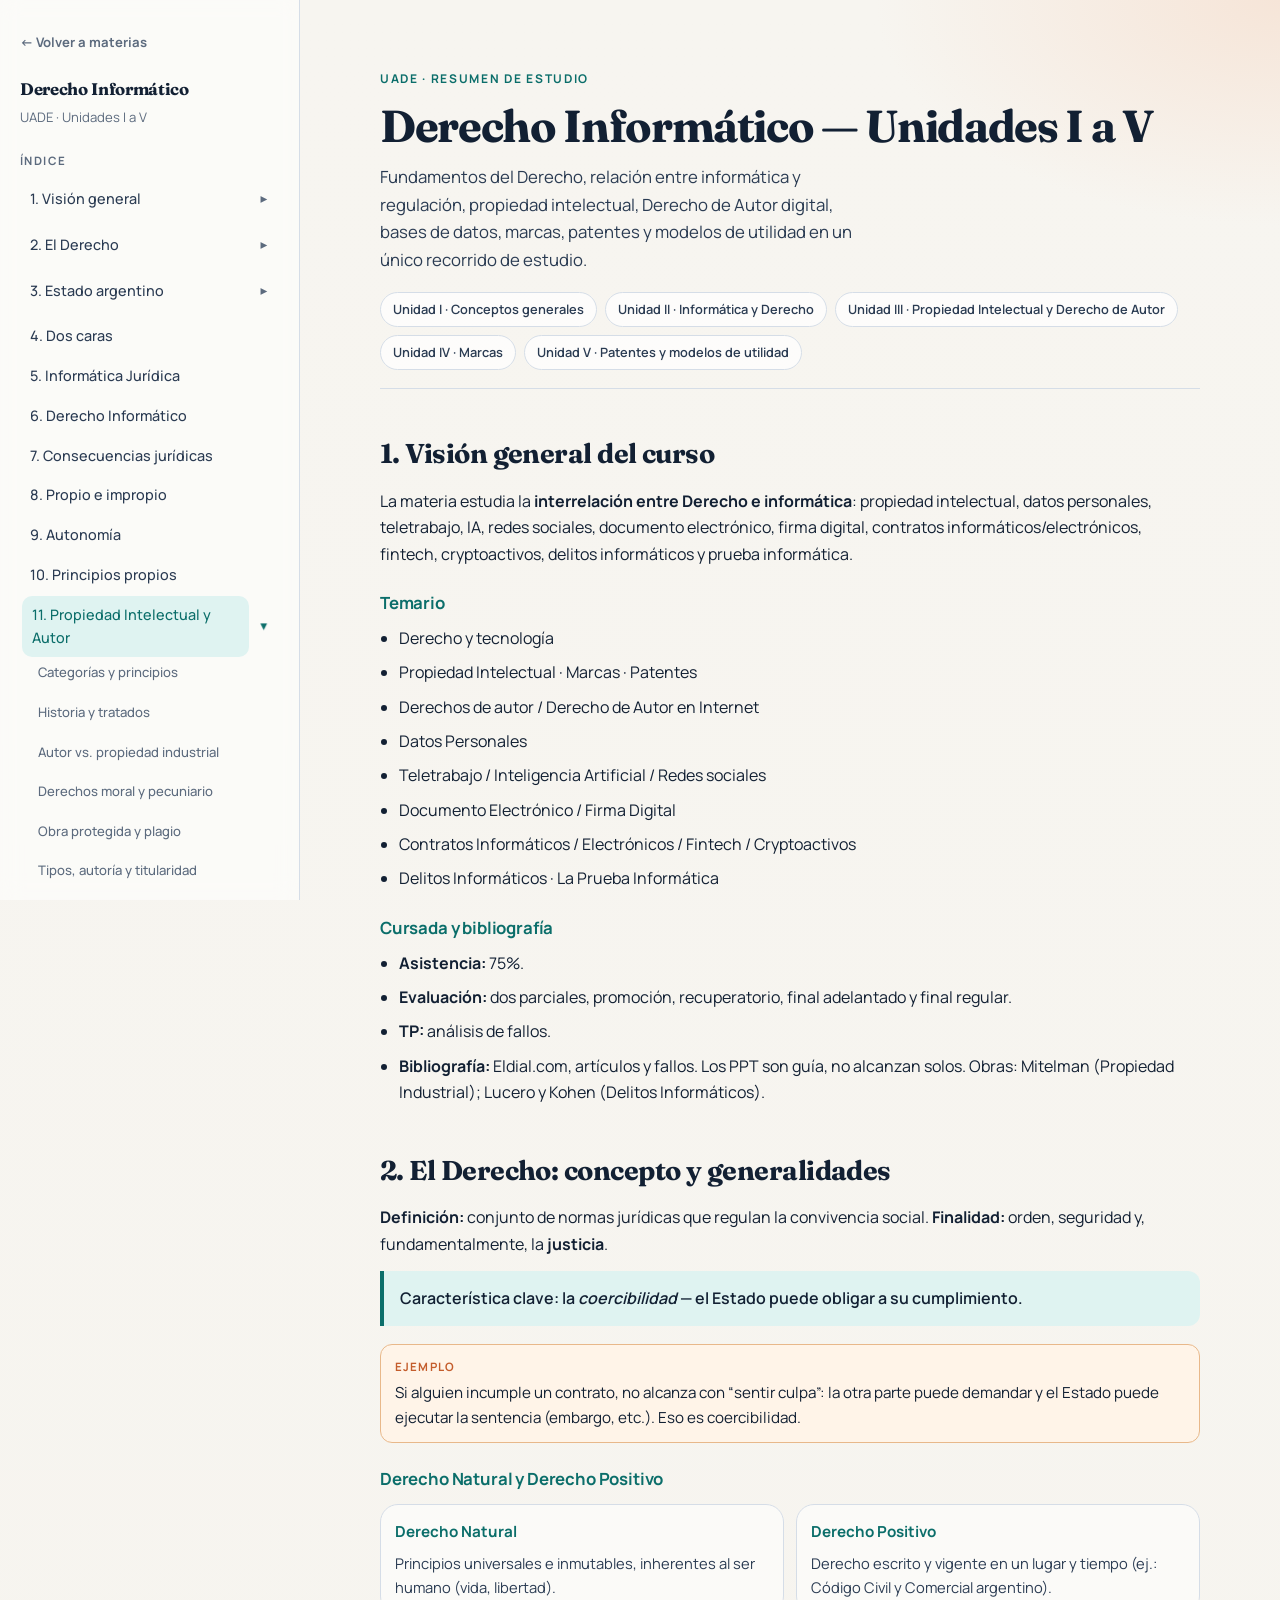
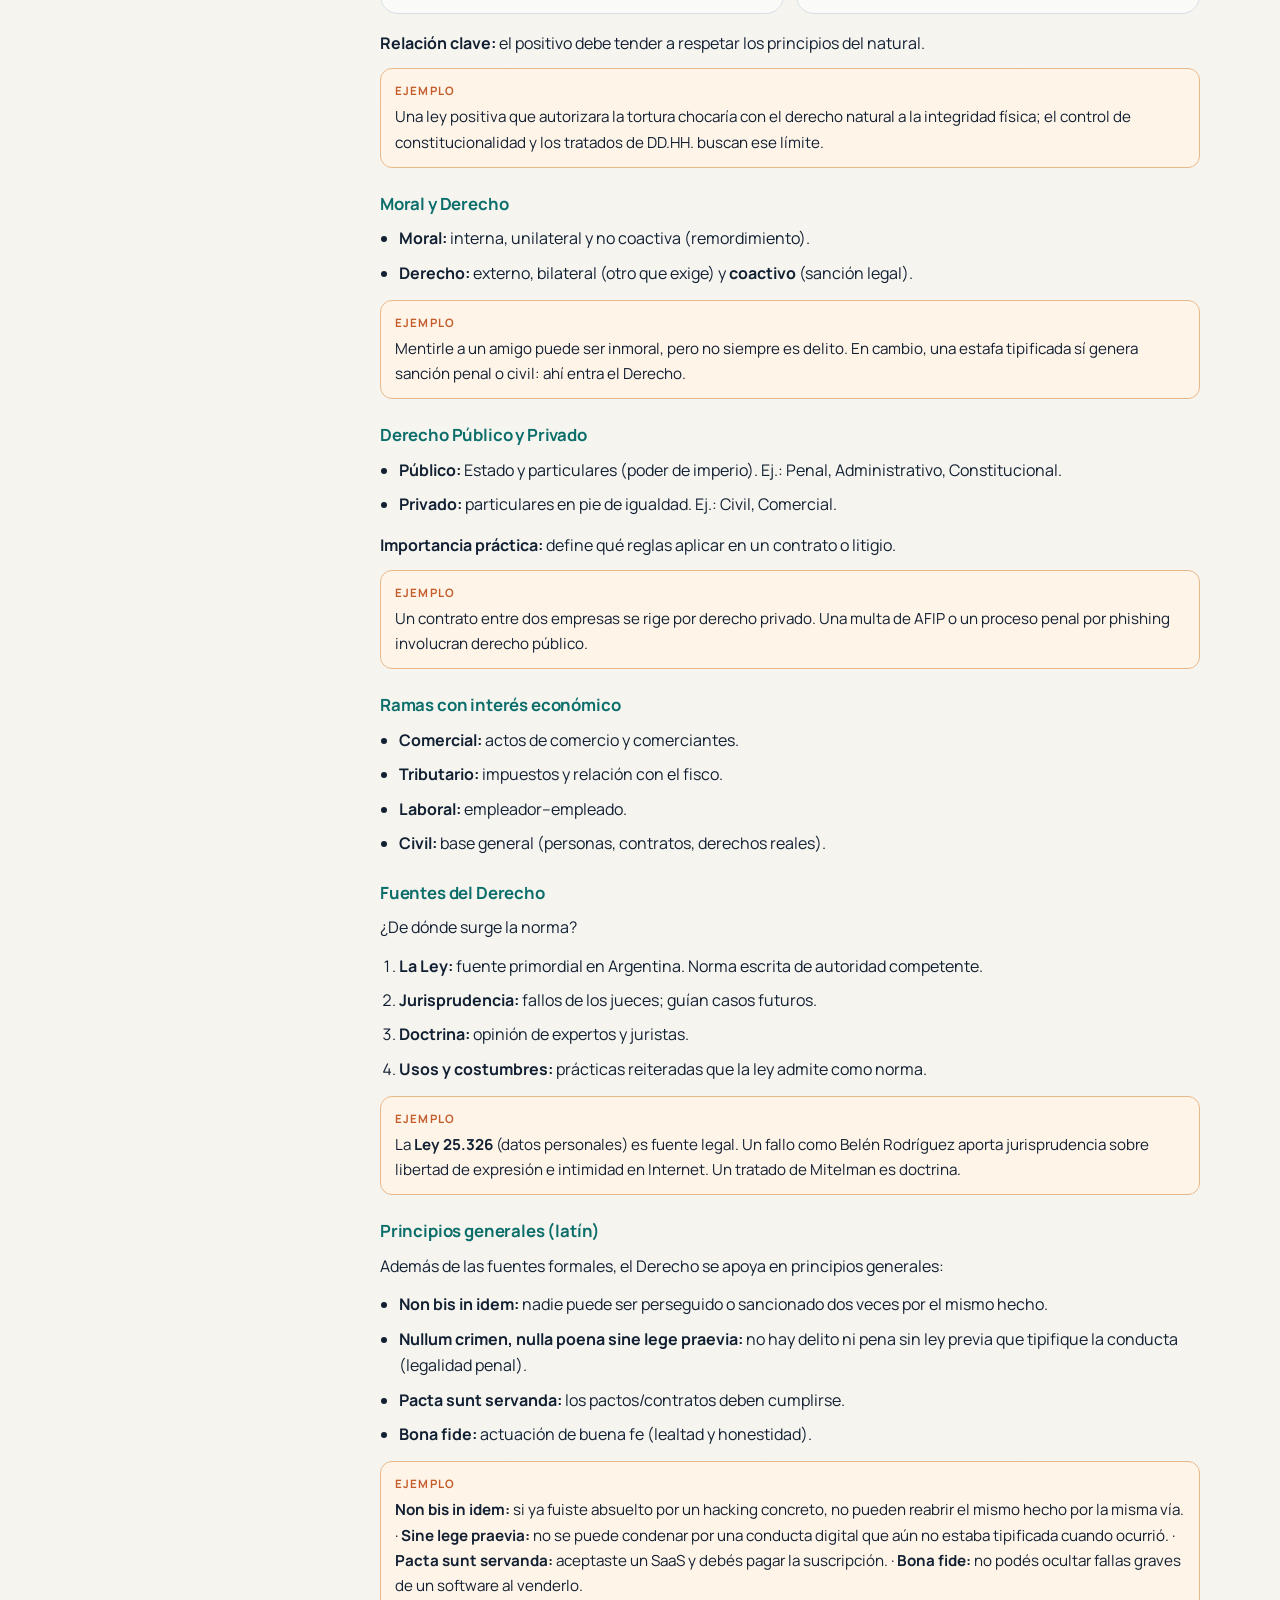
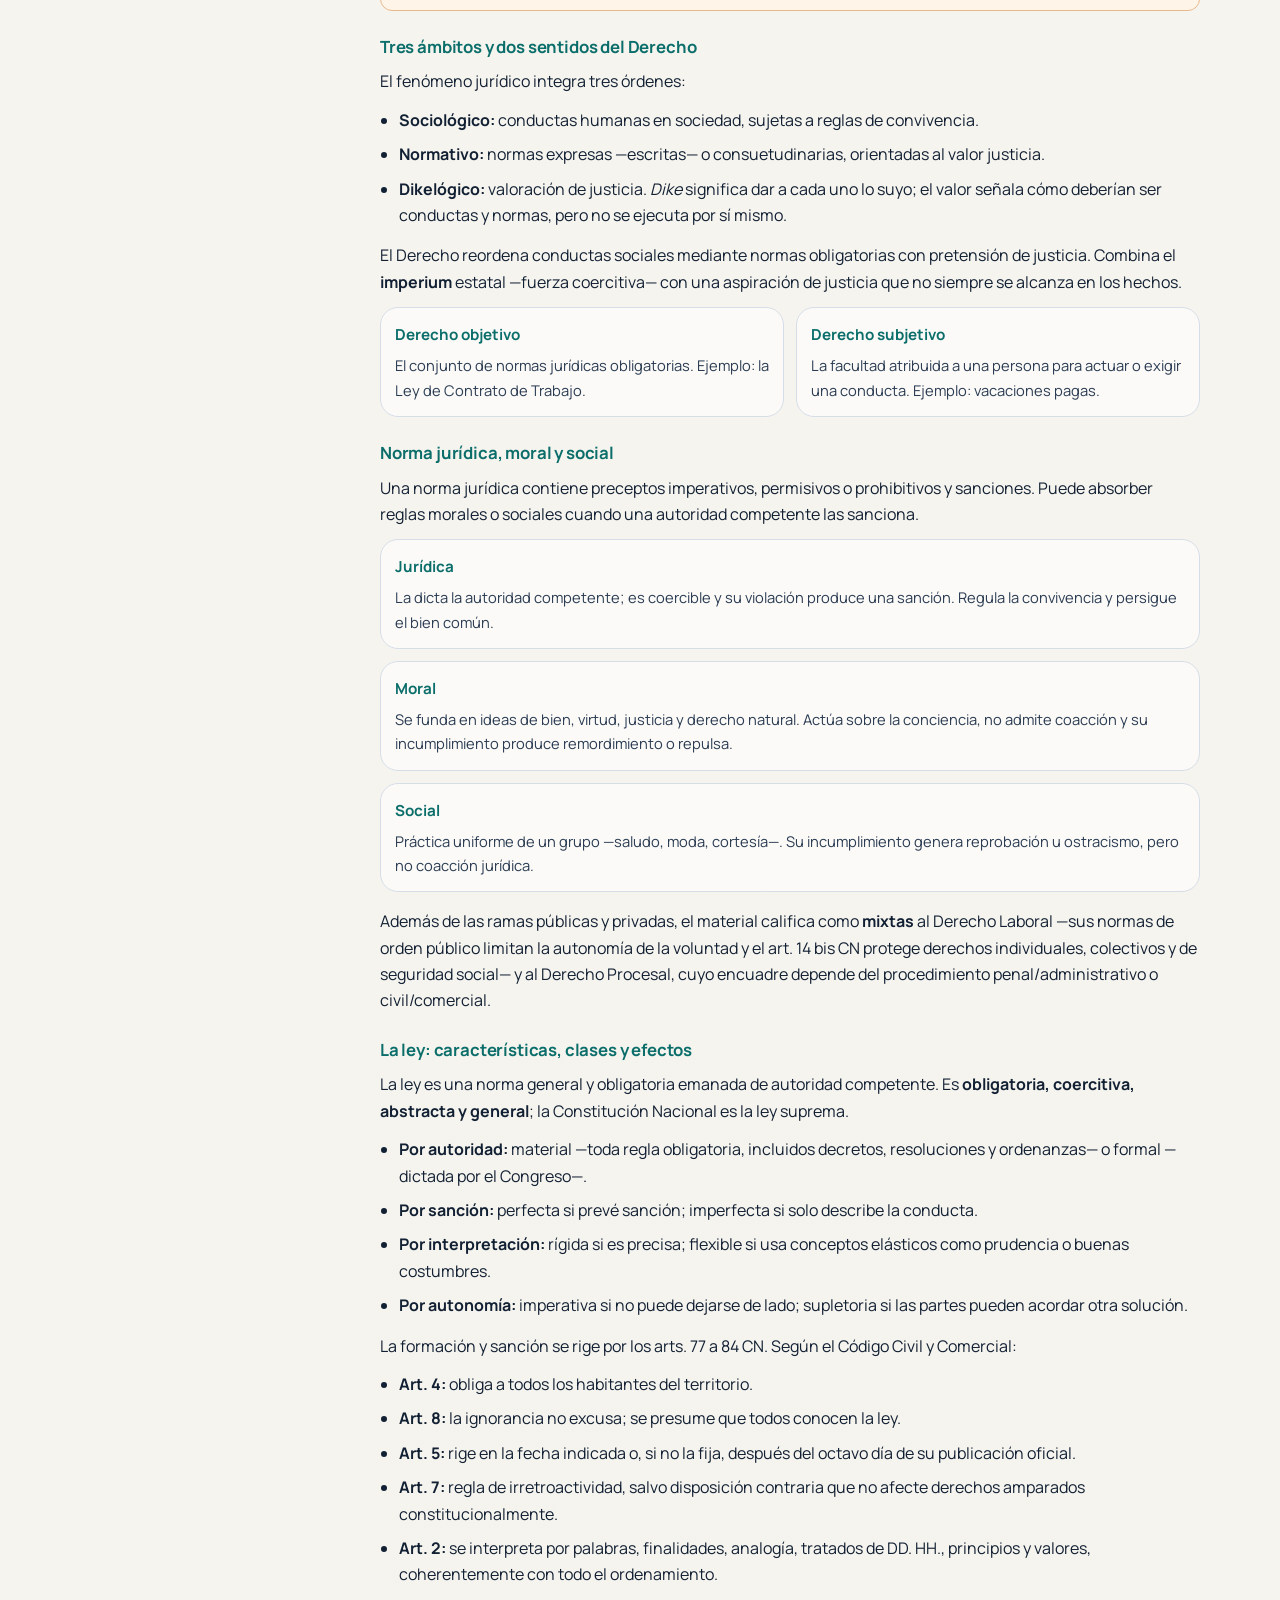
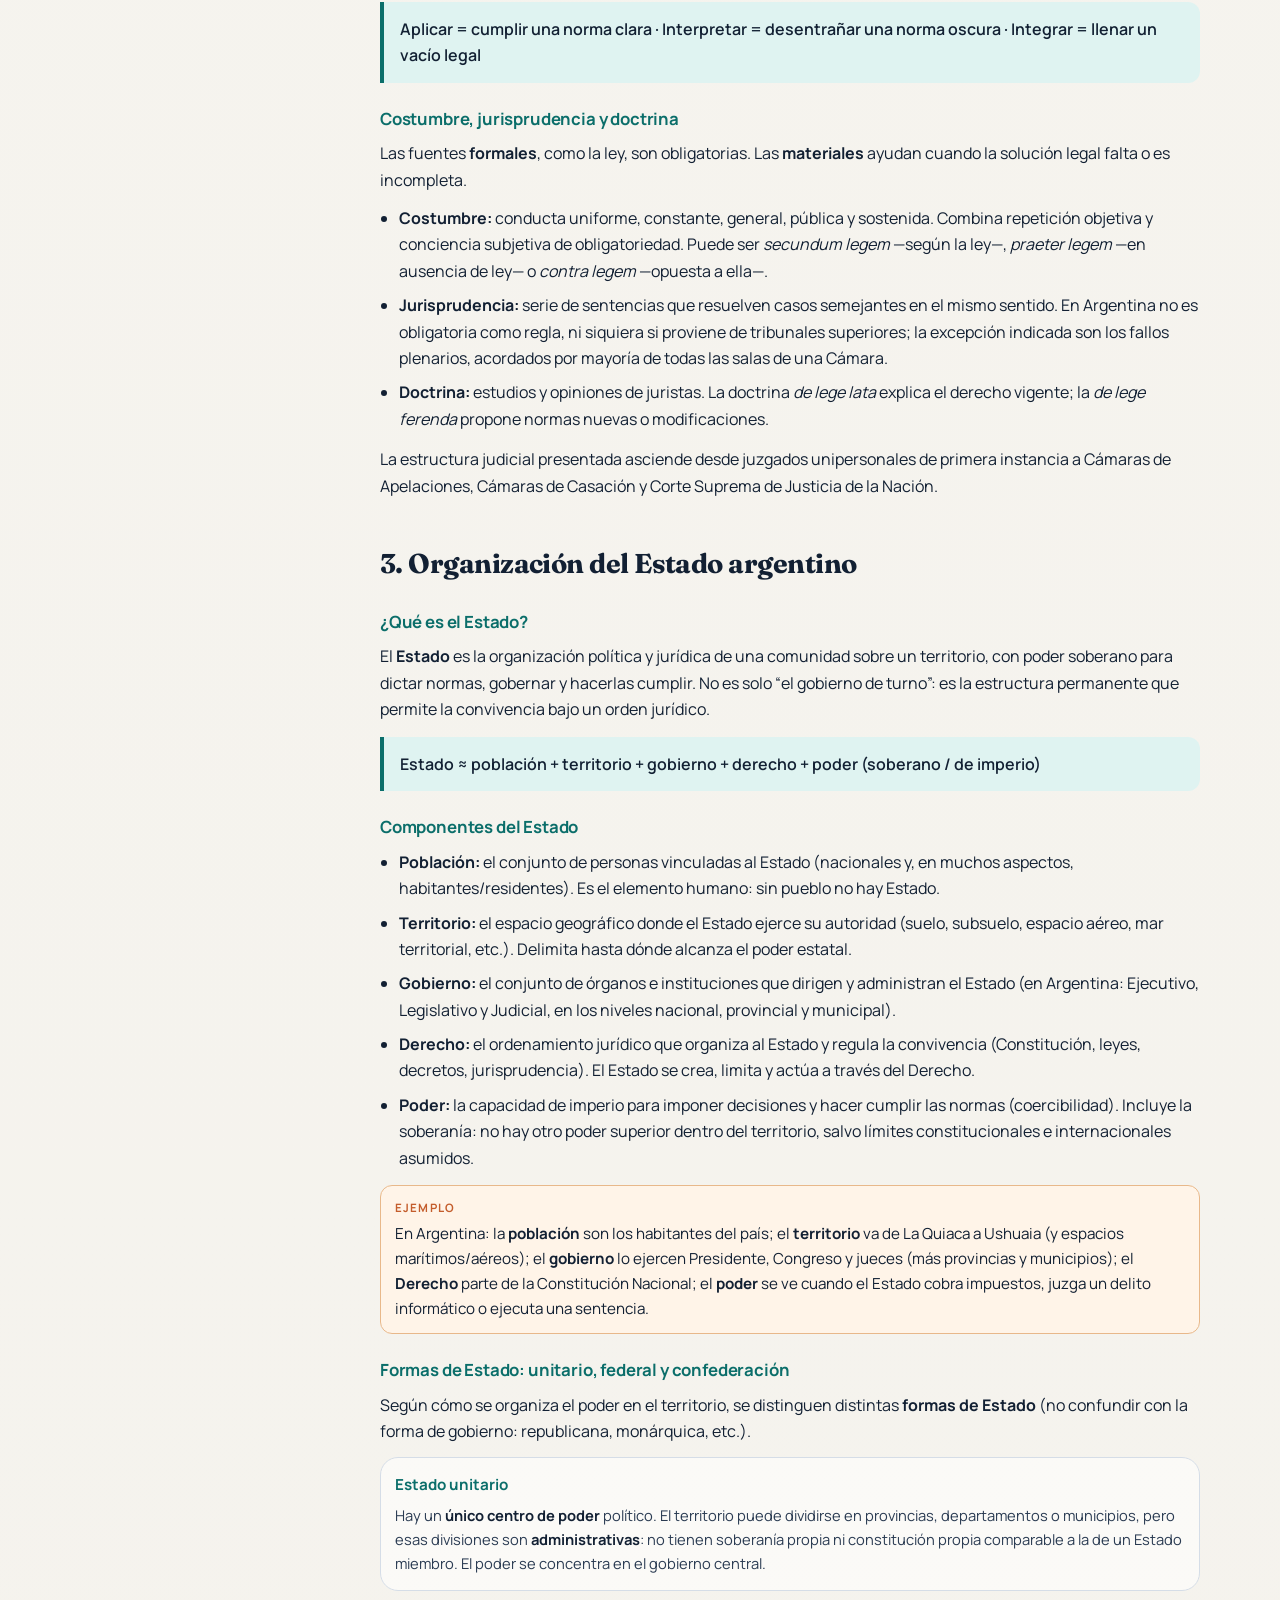
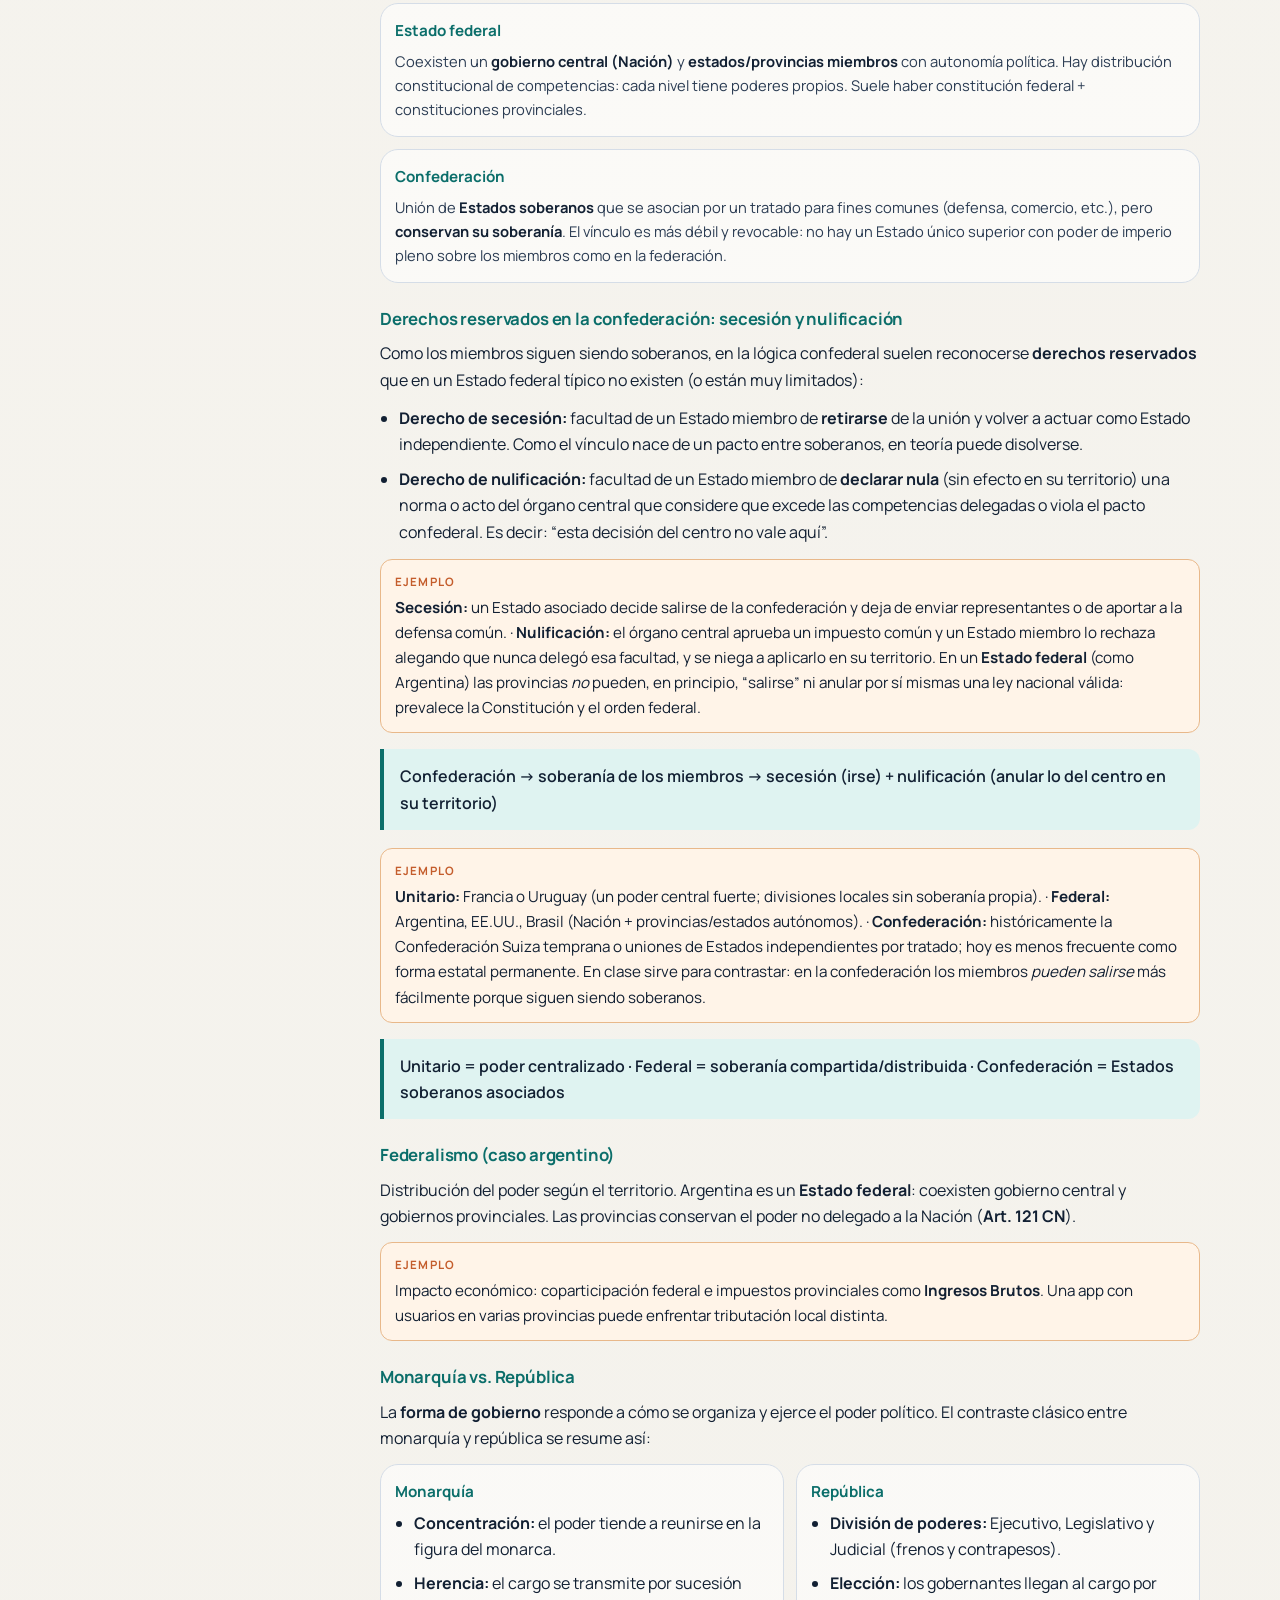
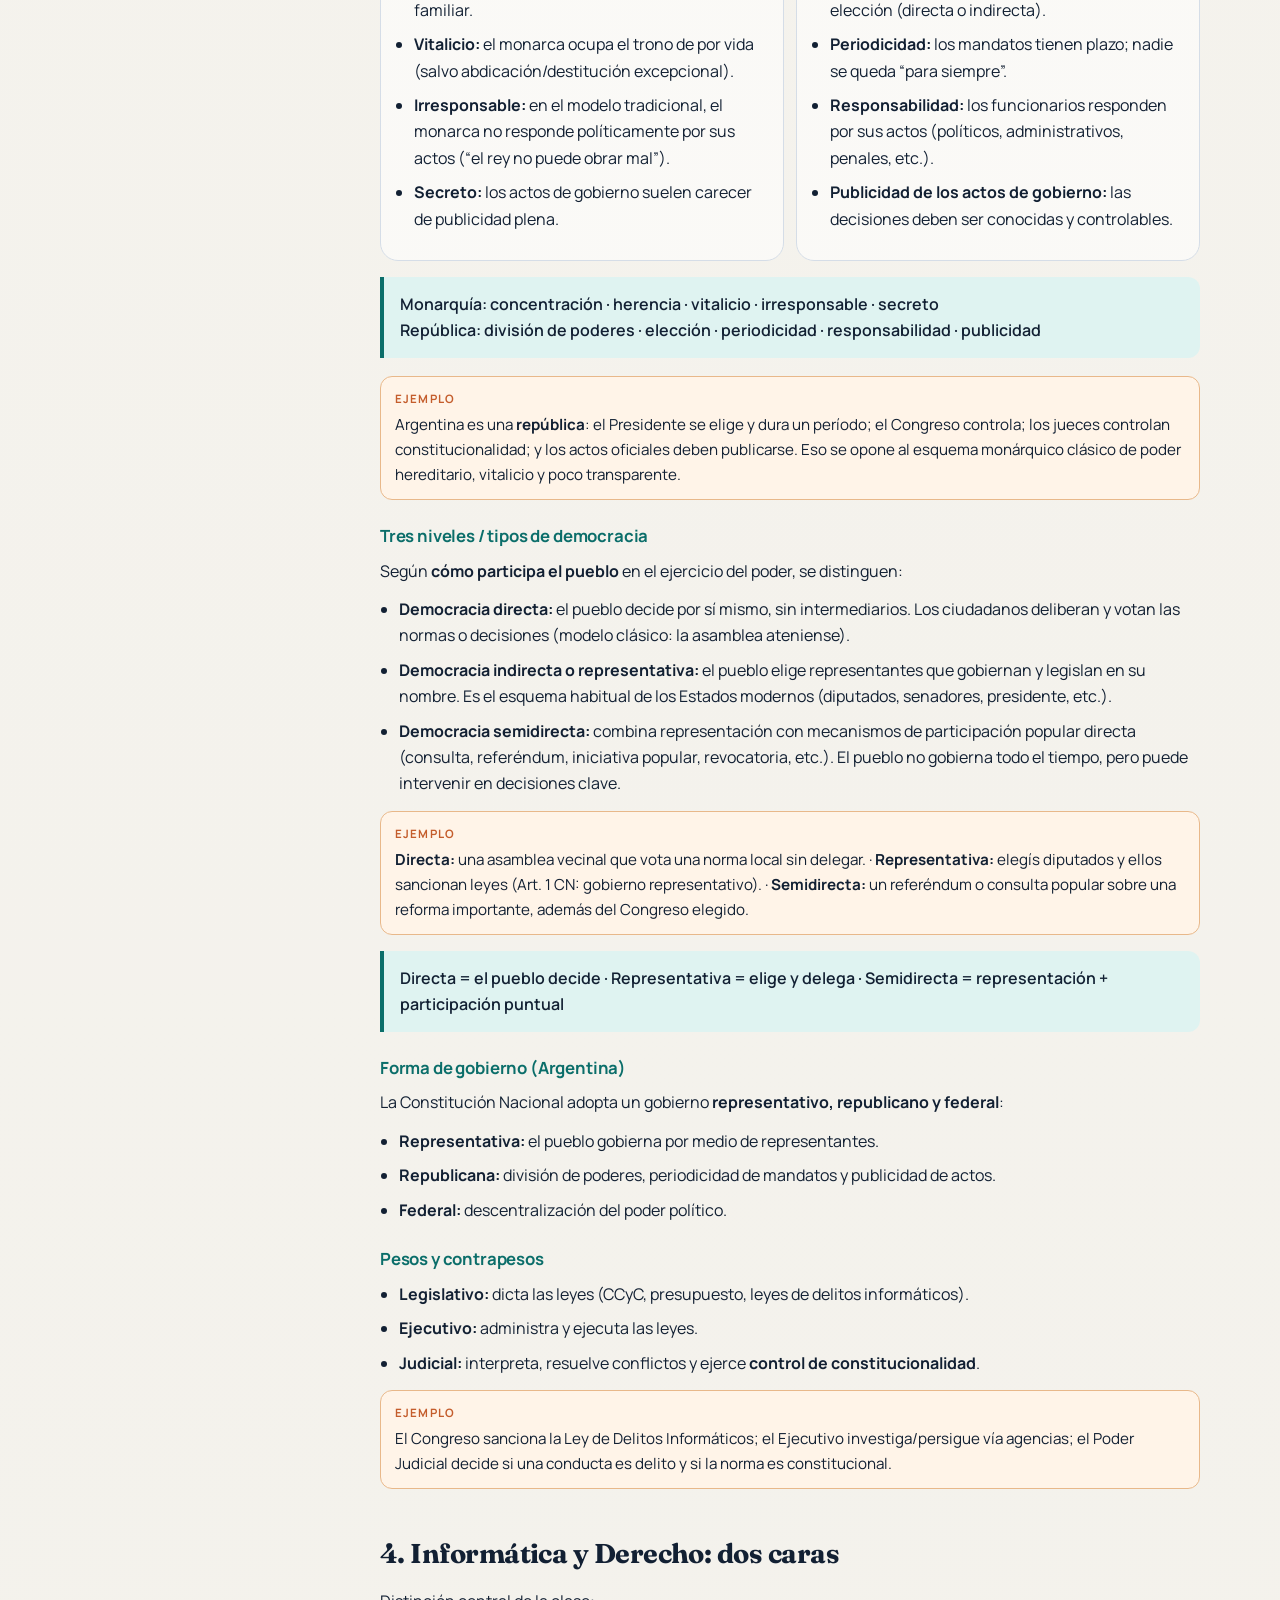
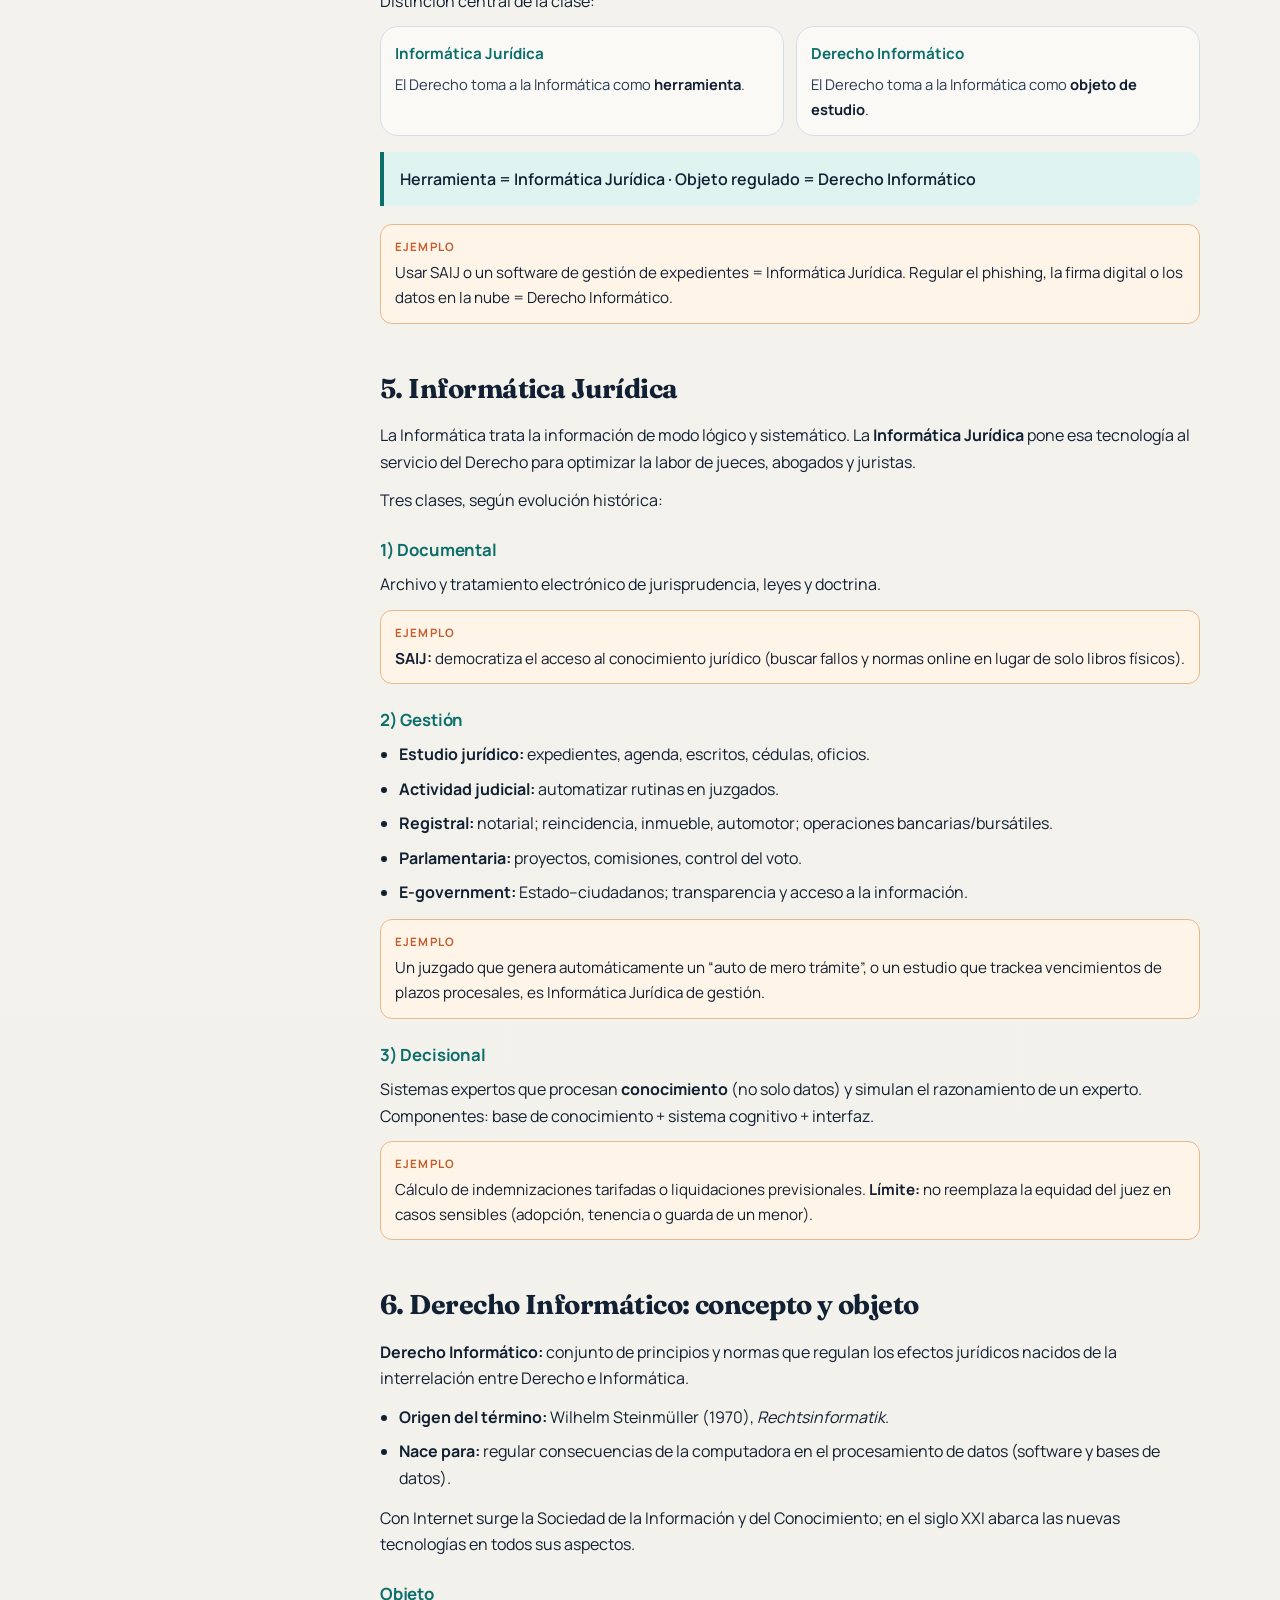
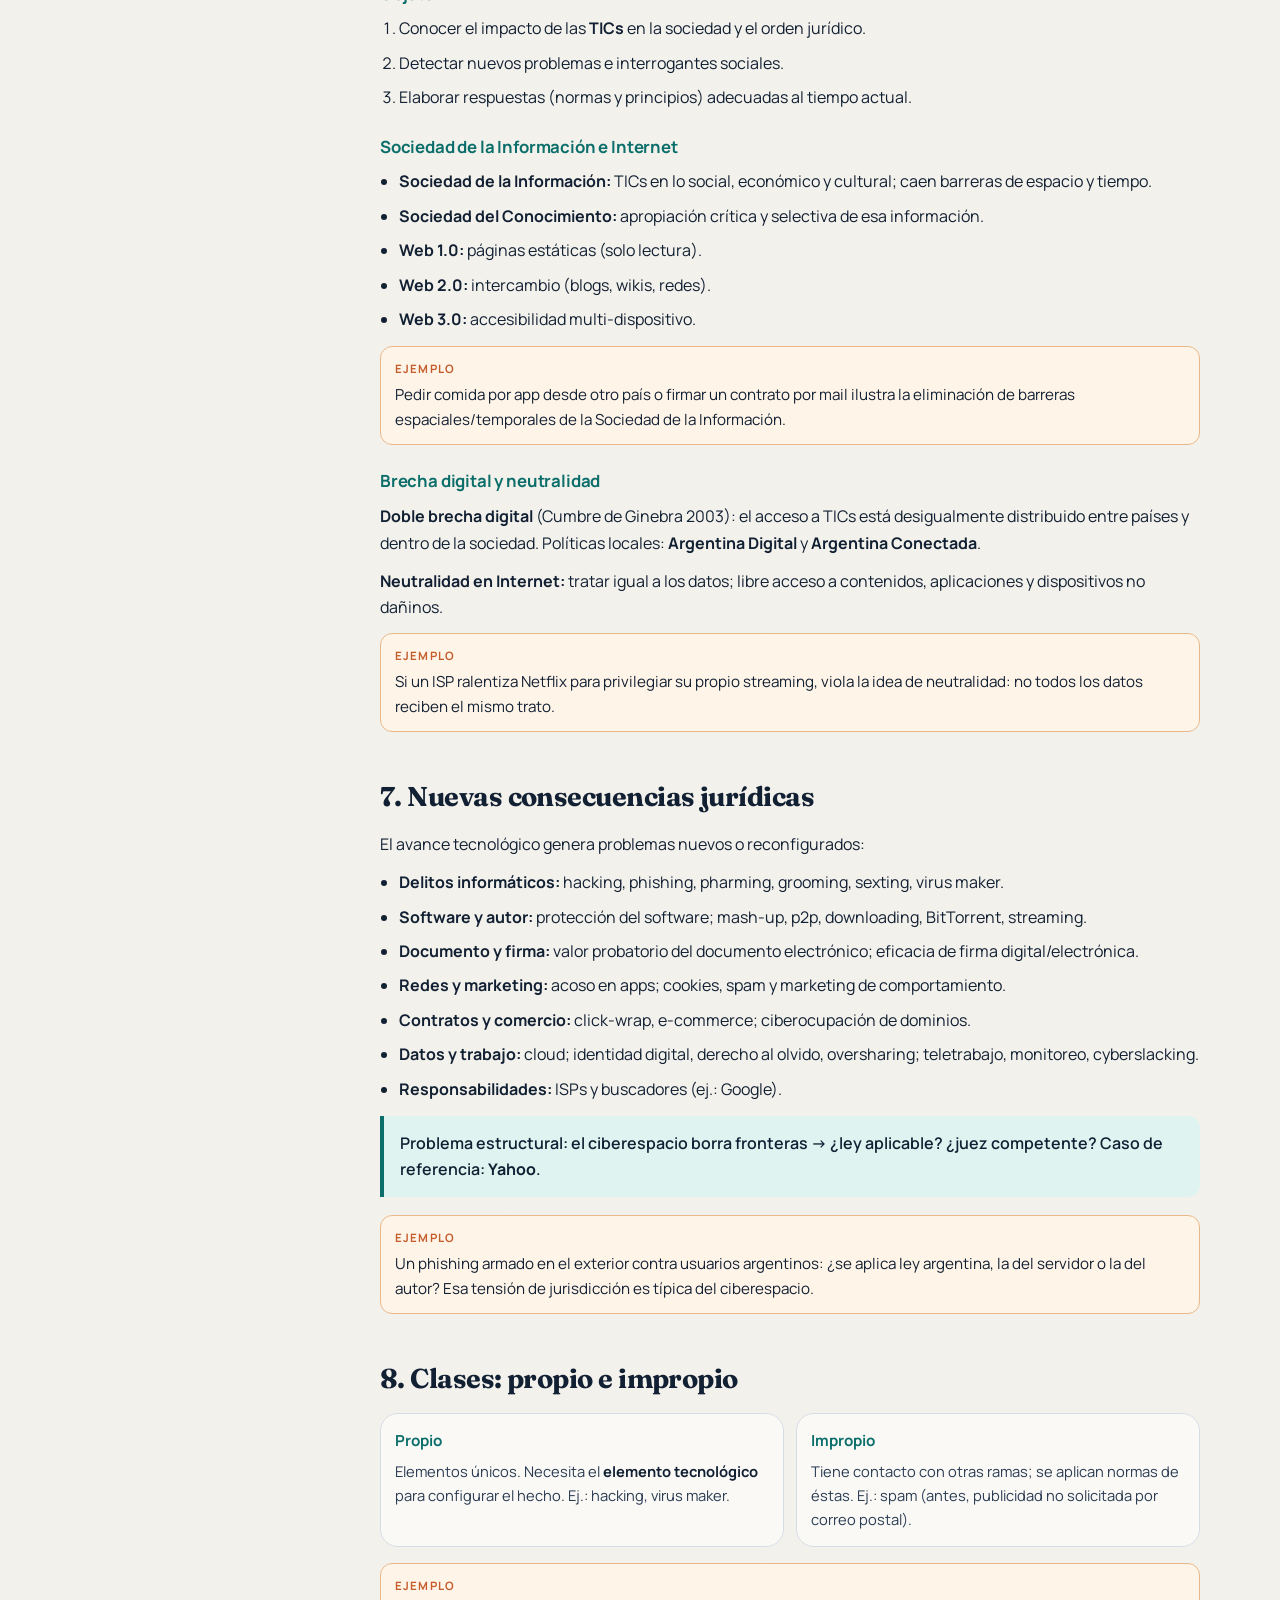
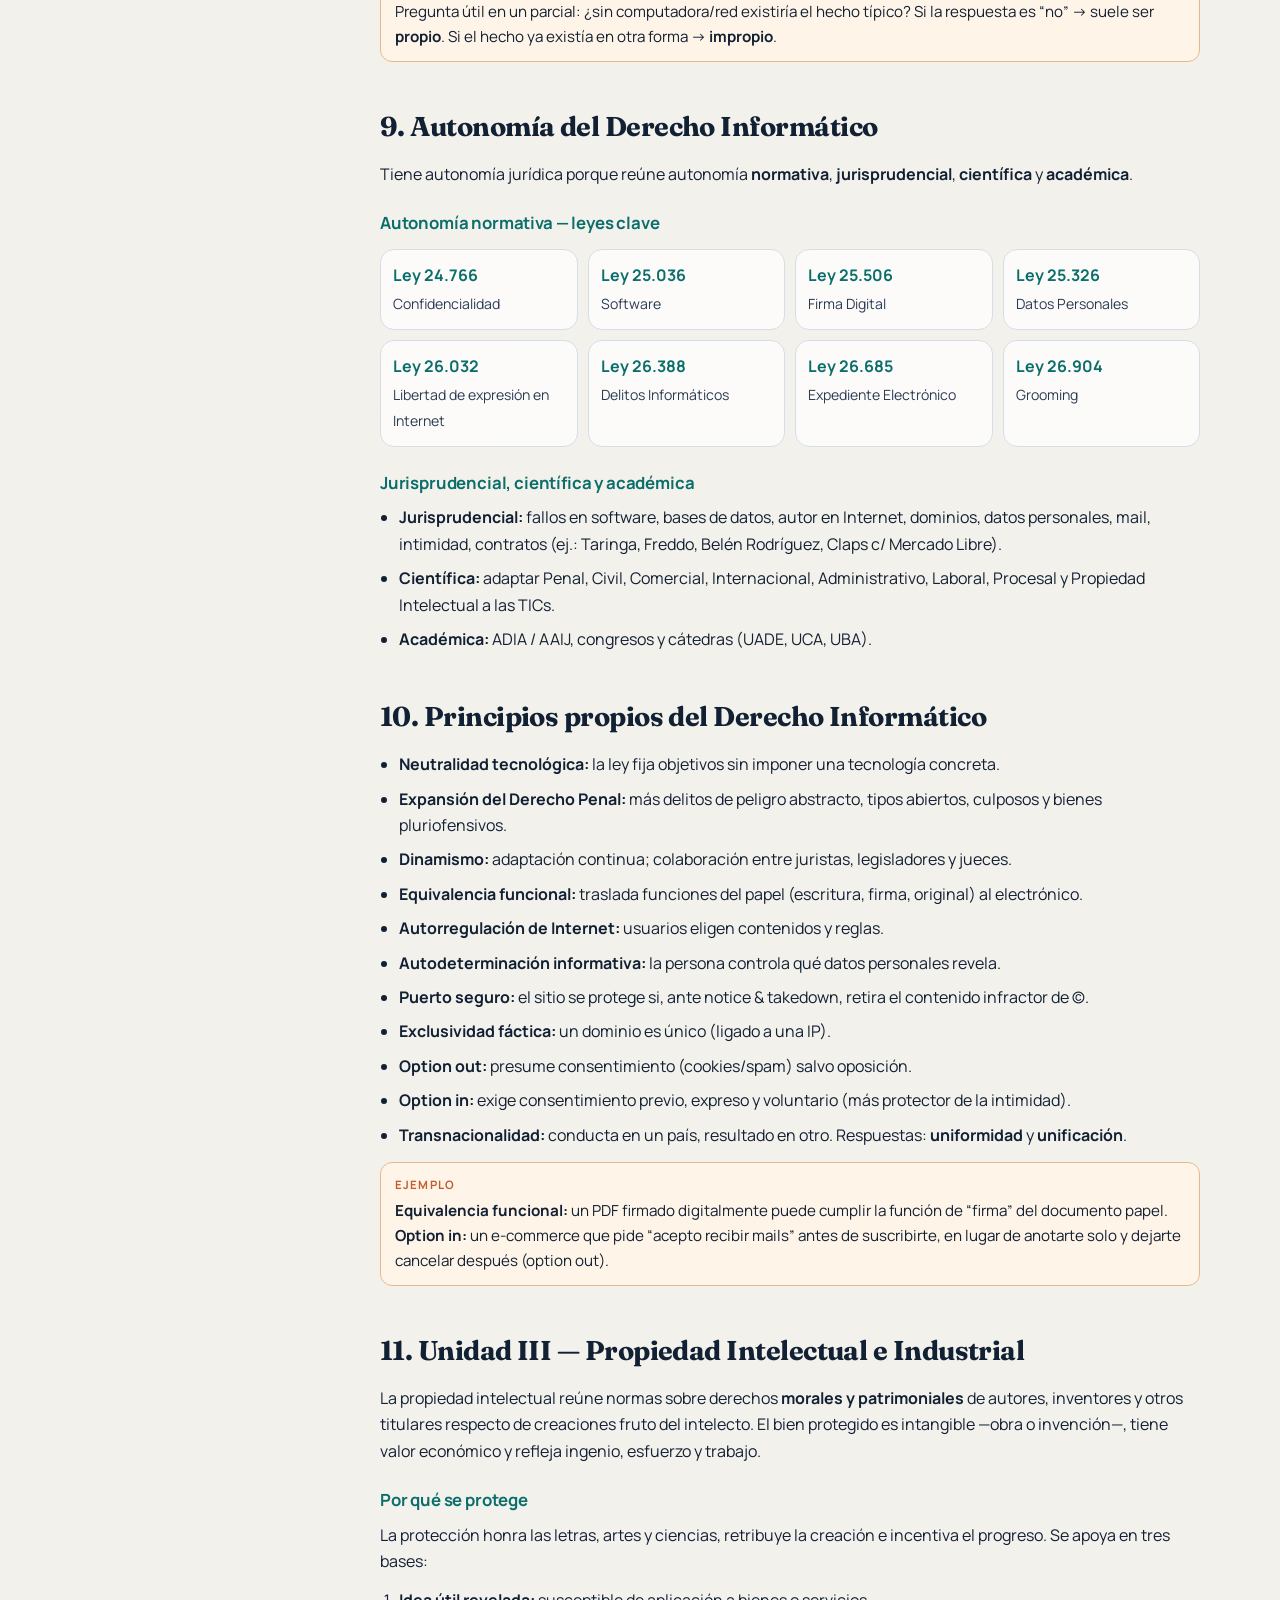
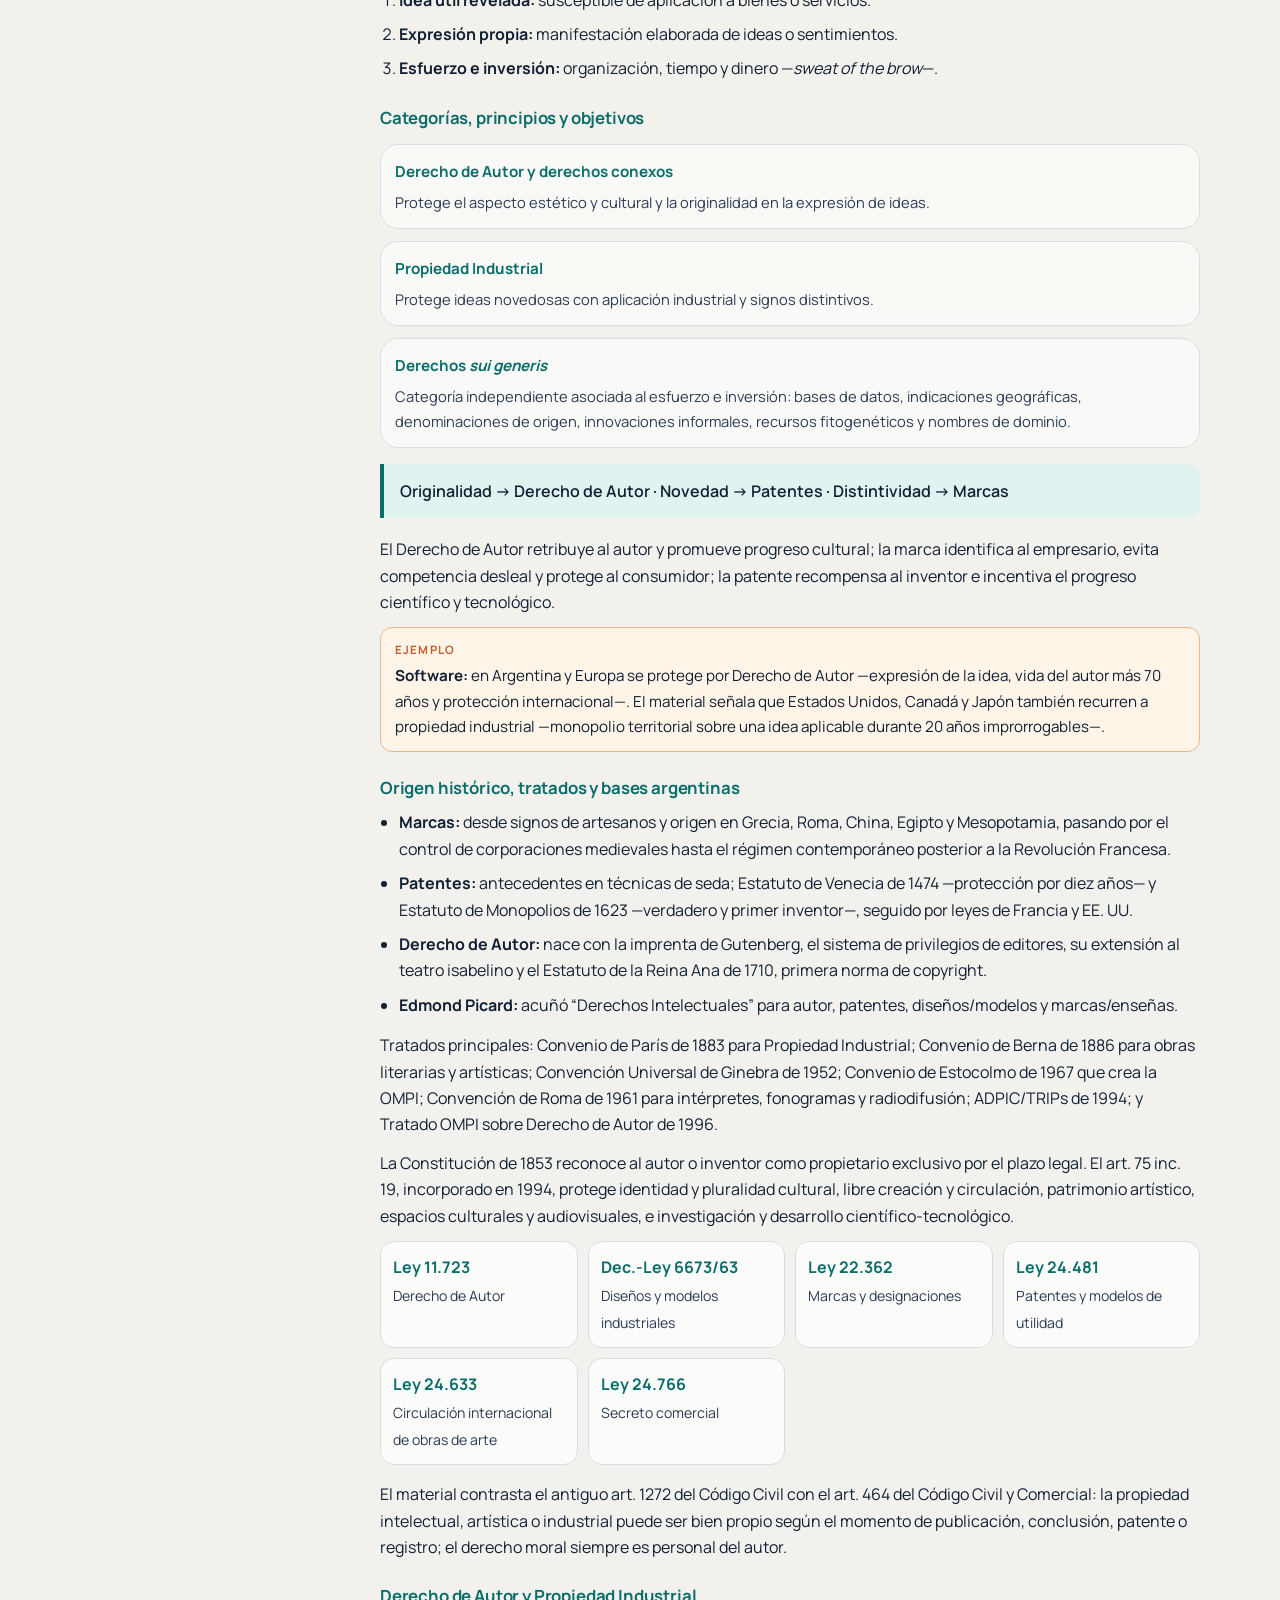
==== commit d7752f59: "Ampliar resumen de Derecho Informático hasta Unidad V" ====
--- a/Derecho Informático/Resumen_Clase_1_Derecho_Informatico.html
+++ b/Derecho Informático/Resumen_Clase_1_Derecho_Informatico.html
@@ -3,8 +3,9 @@
 <head>
   <meta charset="UTF-8" />
   <meta name="viewport" content="width=device-width, initial-scale=1" />
-  <meta name="description" content="Resumen integral de las Unidades I, II y III de Derecho Informático — UADE, con Derecho de Autor e Internet.">
-  <title>Derecho Informático — Resumen Unidades I a III | UADE</title>
+  <link rel="icon" href="data:," />
+  <meta name="description" content="Resumen integral de las Unidades I a V de Derecho Informático — UADE: Derecho de Autor, Internet, bases de datos, marcas y patentes.">
+  <title>Derecho Informático — Resumen Unidades I a V | UADE</title>
   <link rel="preconnect" href="https://fonts.googleapis.com" />
   <link rel="preconnect" href="https://fonts.gstatic.com" crossorigin />
   <link href="https://fonts.googleapis.com/css2?family=Fraunces:opsz,wght@9..144,560;9..144,700&family=Manrope:wght@400;500;600;700&display=swap" rel="stylesheet" />
@@ -193,9 +194,12 @@
     /* Main */
     main {
       padding: 36px 28px 80px;
+      min-width: 0;
     }
     .content {
       max-width: var(--max);
+      min-width: 0;
+      overflow-wrap: anywhere;
       margin: 0 auto;
     }
 
@@ -350,7 +354,7 @@
     }
 
     @media (max-width: 920px) {
-      .shell { grid-template-columns: 1fr; }
+      .shell { grid-template-columns: minmax(0, 1fr); }
       .menu-btn { display: inline-flex; align-items: center; gap: 8px; }
       .sidebar {
         position: fixed;
@@ -385,7 +389,7 @@
     <aside class="sidebar" id="sidebar" aria-label="Índice de temas">
       <a class="home-link" href="../index.html">← Volver a materias</a>
       <p class="brand">Derecho Informático</p>
-      <p class="brand-sub">UADE · Unidades I, II y III</p>
+      <p class="brand-sub">UADE · Unidades I a V</p>
       <p class="toc-label">Índice</p>
       <nav>
         <ul class="toc" id="toc">
@@ -470,7 +474,42 @@
               <li><a href="#autor-ia">Inteligencia Artificial</a></li>
             </ul>
           </li>
-          <li><a href="#ideas">13. Ideas clave</a></li>
+          <li class="toc-group">
+            <div class="toc-row">
+              <a href="#bases-datos">13. Bases de datos y sitios web</a>
+              <button type="button" class="acc-btn" aria-expanded="false" aria-label="Abrir subtemas"></button>
+            </div>
+            <ul class="toc-subs">
+              <li><a href="#proteccion-bases">Capas de protección</a></li>
+              <li><a href="#sitios-web">Sitios web</a></li>
+              <li><a href="#medidas-tecnologicas">Medidas tecnológicas</a></li>
+            </ul>
+          </li>
+          <li class="toc-group">
+            <div class="toc-row">
+              <a href="#marcas">14. Derecho de Marcas</a>
+              <button type="button" class="acc-btn" aria-expanded="false" aria-label="Abrir subtemas"></button>
+            </div>
+            <ul class="toc-subs">
+              <li><a href="#principios-marcas">Principios marcarios</a></li>
+              <li><a href="#tipos-marcas">Tipos y registrabilidad</a></li>
+              <li><a href="#registro-marcas">Registro y oposiciones</a></li>
+              <li><a href="#confusion-marcas">Confusión e infracciones</a></li>
+            </ul>
+          </li>
+          <li class="toc-group">
+            <div class="toc-row">
+              <a href="#patentes">15. Patentes y modelos de utilidad</a>
+              <button type="button" class="acc-btn" aria-expanded="false" aria-label="Abrir subtemas"></button>
+            </div>
+            <ul class="toc-subs">
+              <li><a href="#patentabilidad">Requisitos de patentabilidad</a></li>
+              <li><a href="#exclusiones-patentes">Exclusiones y alcance</a></li>
+              <li><a href="#limites-patentes">Límites y licencias</a></li>
+              <li><a href="#modelos-utilidad">Modelos de utilidad</a></li>
+            </ul>
+          </li>
+          <li><a href="#ideas">16. Ideas clave</a></li>
         </ul>
       </nav>
     </aside>
@@ -479,15 +518,17 @@
       <div class="content" id="contenido">
         <header class="hero">
           <span class="eyebrow">UADE · Resumen de estudio</span>
-          <h1>Derecho Informático — Unidades I a III</h1>
+          <h1>Derecho Informático — Unidades I a V</h1>
           <p>
             Fundamentos del Derecho, relación entre informática y regulación, propiedad intelectual,
-            Derecho de Autor y sus desafíos en Internet en un único recorrido de estudio.
+            Derecho de Autor digital, bases de datos, marcas, patentes y modelos de utilidad en un único recorrido de estudio.
           </p>
           <div class="meta">
             <span class="chip">Unidad I · Conceptos generales</span>
             <span class="chip">Unidad II · Informática y Derecho</span>
             <span class="chip">Unidad III · Propiedad Intelectual y Derecho de Autor</span>
+            <span class="chip">Unidad IV · Marcas</span>
+            <span class="chip">Unidad V · Patentes y modelos de utilidad</span>
           </div>
         </header>
 
@@ -1232,8 +1273,133 @@
         </section>
 
         <!-- 13 -->
+        <section id="bases-datos">
+          <h2>13. Unidad III — Bases de datos y protección digital</h2>
+          <p>Una <strong>base de datos</strong> es un conjunto de datos compilados para almacenarlos, procesarlos y recuperarlos mediante sistemas informáticos. Su valor no suele estar en un dato aislado, sino en la selección, clasificación, actualización y presentación del conjunto.</p>
+          <div class="formula">Regla central: el Derecho de Autor puede proteger la estructura original de la base —selección o disposición—, pero no se apropia de los datos, hechos o informaciones considerados en sí mismos.</div>
+          <p>TRIPs y el Tratado OMPI reconocen las compilaciones que constituyan creaciones intelectuales. En Argentina, la Ley 25.036 incorporó las compilaciones de datos al art. 1 de la Ley 11.723. Una inversión costosa, por sí sola, no reemplaza el requisito de <strong>originalidad</strong>.</p>
+
+          <h3 id="proteccion-bases">Capas complementarias de protección</h3>
+          <div class="grid-2">
+            <div class="compare"><h4>Derecho de Autor</h4><p>Protege la selección o disposición creativa. Su límite son los datos y las bases puramente exhaustivas o automáticas sin originalidad.</p></div>
+            <div class="compare"><h4>Contratos y Términos de Uso</h4><p>Pueden prohibir redistribución, extracción masiva o comunicación a terceros y definir licencias, usuarios y usos permitidos.</p></div>
+            <div class="compare"><h4>Medidas técnicas y prueba</h4><p>DRM, controles de acceso y límites de descarga reducen la copia; los <em>errores inocuos</em> documentados permiten demostrar una apropiación.</p></div>
+            <div class="compare"><h4>Tutela supletoria</h4><p>La competencia desleal y el enriquecimiento sin causa responden al aprovechamiento parasitario. La UE agrega un derecho <em>sui generis</em> ligado a la inversión sustancial.</p></div>
+          </div>
+          <div class="ejemplo"><strong>Mapa o plataforma gastronómica:</strong> nombres, direcciones y horarios no se monopolizan; sí puede protegerse una selección editorial original. La extracción sistemática mediante <em>bots</em> también puede violar el contrato o constituir competencia desleal.</div>
+
+          <h3 id="sitios-web">El sitio web como obra compuesta</h3>
+          <p>Un sitio reúne bienes con titulares y regímenes diferentes: <strong>contenidos</strong>, <strong>diseño e interfaz</strong>, <strong>software</strong> y <strong>nombre de dominio o signos distintivos</strong>. Antes de explotarlo conviene acordar quién es titular de cada elemento y qué derechos ceden diseñadores, programadores y proveedores de contenido.</p>
+          <p>Si el conjunto es original, el material contempla su registro ante la DNDA mediante el depósito de una copia; el registro es probatorio y cada versión sustancialmente nueva debe documentarse. El dominio y la marca requieren, además, sus vías específicas.</p>
+
+          <h3 id="medidas-tecnologicas">Medidas tecnológicas y actos de elusión</h3>
+          <ul>
+            <li><strong>Anticopia:</strong> bloquean impresión, duplicación o descarga.</li>
+            <li><strong>Control de acceso:</strong> contraseñas, claves, firma digital, cifrado o restricciones territoriales.</li>
+            <li><strong>Marcado y seguimiento:</strong> <em>fingerprinting</em> y marcas de agua visibles o invisibles para rastrear una copia.</li>
+            <li><strong>DRM:</strong> identifica la obra y aplica reglas sobre ejecuciones, copias, impresión o transferencia.</li>
+          </ul>
+          <p>Para ser legítimas deben resultar eficaces, informar consecuencias relevantes, no dañar los equipos y respetar la privacidad. El art. 11 del Tratado OMPI exige remedios contra la elusión y la DMCA también reprime dispositivos o servicios especialmente orientados a sortear estas medidas.</p>
+          <div class="grid-2">
+            <div class="compare"><h4>Estándar Betamax</h4><p><em>Universal v. Sony</em>: una tecnología de usos múltiples no se prohíbe cuando posee usos sustancialmente legítimos; el fabricante no responde automáticamente por toda infracción del usuario.</p></div>
+            <div class="compare"><h4>Inducción activa</h4><p><em>MGM v. Grokster</em>: diseñar, promocionar o explotar una tecnología para inducir infracciones sí puede generar responsabilidad. El uso dual no funciona como inmunidad absoluta.</p></div>
+          </div>
+          <p><strong>Ryanair v. PR Aviation</strong> refuerza la eficacia contractual frente a la extracción de bases no originales; <strong>Metatarget</strong> muestra la aplicación local de competencia desleal y enriquecimiento sin causa frente al uso sistemático de datos comerciales.</p>
+        </section>
+
+        <!-- 14 -->
+        <section id="marcas">
+          <h2>14. Unidad IV — Derecho de Marcas</h2>
+          <p>Una <strong>marca</strong> es todo signo con capacidad distintiva para identificar productos o servicios y diferenciarlos en el mercado. Funciona como puente entre empresa y consumidor: indica origen, condensa reputación y calidad, sirve a la publicidad, ordena la competencia y reduce el riesgo de engaño.</p>
+          <p>El marco central argentino es la <strong>Ley 22.362</strong>, administrada por el INPI, junto con el Convenio de París, TRIPs y la Clasificación de Niza. La Hesperidina se recuerda como la primera marca registrada del país.</p>
+
+          <h3 id="principios-marcas">Los cinco principios marcarios</h3>
+          <div class="laws">
+            <div class="law"><code>Exclusividad</code><span>El titular puede usar, ceder y licenciar la marca, y excluir signos idénticos o similares que causen confusión.</span></div>
+            <div class="law"><code>Especialidad</code><span>La protección se limita a los productos o servicios solicitados en cada clase de Niza.</span></div>
+            <div class="law"><code>Territorialidad</code><span>Rige en el territorio de registro; las marcas notorias reciben protección ampliada.</span></div>
+            <div class="law"><code>Temporalidad</code><span>Dura 10 años y puede renovarse indefinidamente por períodos iguales, sujeta al uso.</span></div>
+            <div class="law"><code>Atributivo</code><span>En Argentina el derecho nace, como regla, con el registro: prevalece quien primero solicita.</span></div>
+          </div>
+          <p>Las <strong>marcas de hecho</strong> son la excepción jurisprudencial al sistema atributivo: pueden ser tuteladas si generaron clientela mediante un uso intenso, público y continuado. Las <strong>marcas notorias</strong> también desbordan especialidad y territorialidad para evitar confusión, aprovechamiento de prestigio y <strong>dilución</strong> de su poder distintivo.</p>
+          <div class="formula">Marca fuerte: fantasiosa o muy distintiva → protección amplia. Marca débil: evocativa o descriptiva → debe tolerar mayor proximidad de otros signos.</div>
+
+          <h3 id="tipos-marcas">Tipos de marcas y signos registrables</h3>
+          <ul>
+            <li><strong>Denominativas:</strong> palabras, letras o números; <strong>figurativas:</strong> dibujos o emblemas; <strong>mixtas:</strong> combinan ambos elementos.</li>
+            <li><strong>De fantasía:</strong> no evocan el producto y suelen ser fuertes; <strong>evocativas:</strong> lo sugieren indirectamente; <strong>descriptivas:</strong> expresan cualidades o funciones y tienen tutela débil o nula.</li>
+            <li><strong>No tradicionales:</strong> formas tridimensionales, <em>trade dress</em>, secuencias animadas, sonidos y, con fuertes exigencias de representación y distintividad, texturas u olores.</li>
+          </ul>
+          <div class="grid-2">
+            <div class="compare"><h4>Art. 2 — no son marca</h4><p>Carecen de distintividad apropiable: designaciones necesarias, vocablos ya genéricos, formas funcionalmente necesarias y el color natural o intrínseco del producto.</p></div>
+            <div class="compare"><h4>Art. 3 — registro prohibido</h4><p>Pueden ser distintivos, pero la ley los excluye: signos confundibles, engañosos, contrarios a la moral, distintivos oficiales, denominaciones de origen, nombres sin autorización o frases publicitarias sin originalidad.</p></div>
+          </div>
+          <div class="ejemplo"><strong>Color aplicado:</strong> un color aislado no debe bloquear la competencia, pero su ubicación constante y distintiva puede protegerse. Los casos Louboutin distinguieron la suela roja contrastante de un zapato enteramente rojo.</div>
+
+          <h3 id="registro-marcas">Registro, prioridad y oposiciones</h3>
+          <p>El solicitante necesita capacidad e <strong>interés legítimo</strong>; el signo debe reunir distintividad, disponibilidad y licitud. El trámite que explica el material sigue esta secuencia:</p>
+          <ol>
+            <li><strong>Solicitud en línea:</strong> identifica al solicitante, el signo y los productos o servicios. La fecha y hora fijan la prelación.</li>
+            <li><strong>Publicación:</strong> un día en el Boletín de Marcas.</li>
+            <li><strong>Examen y oposiciones:</strong> dentro de 30 días corridos, el INPI estudia registrabilidad y terceros con interés legítimo pueden oponerse.</li>
+            <li><strong>Resolución:</strong> las partes intentan resolver oposiciones; si subsisten, decide el INPI. Superado el examen, concede o deniega y, si concede, emite el título.</li>
+          </ol>
+          <p>El Convenio de París reconoce <strong>seis meses de prioridad</strong> para extender a otros países miembros una primera solicitud. La marca conjunta exige actuación común para licenciar, transferir o renovar.</p>
+
+          <h3 id="confusion-marcas">Confusión, extinción y defensa</h3>
+          <p>La confusión es <strong>directa</strong> cuando el consumidor toma un producto por otro, e <strong>indirecta</strong> cuando atribuye a ambos el mismo origen o cree que integran una línea común. El cotejo abarca tres planos:</p>
+          <div class="grid-2" style="grid-template-columns: 1fr;">
+            <div class="compare"><h4>Visual</h4><p>Rasgos gráficos, raíces denominativas, dibujos, tipografías, colores, envases y presentación de conjunto.</p></div>
+            <div class="compare"><h4>Fonético</h4><p>Sonido según la pronunciación habitual, especialmente relevante en venta minorista y publicidad oral.</p></div>
+            <div class="compare"><h4>Conceptual</h4><p>Ideas o significados evocados. Se comparan las marcas sucesivamente, como las recordaría el consumidor medio, atendiendo más a similitudes que a diferencias.</p></div>
+          </div>
+          <p>El derecho se extingue por renuncia, vencimiento sin renovación, caducidad o nulidad. La <strong>caducidad</strong> sanciona la falta de uso durante los cinco años relevantes; la <strong>nulidad</strong> alcanza registros contrarios a la ley, obtenidos de mala fe, por piratería o con fines meramente especulativos.</p>
+          <p>La defensa comprende cese de uso, indemnización, secuestro, embargo, inventario y medidas urgentes. El art. 31 tipifica falsificación, imitación fraudulenta, uso y comercialización de marcas o productos en infracción. Los casos <strong>La Vaca que Ríe</strong>, <strong>Bagley/Dilexis</strong> y <strong>Unilever/Wella</strong> muestran la tutela frente a copia servil, envases confundibles y marcas de hecho.</p>
+        </section>
+
+        <!-- 15 -->
+        <section id="patentes">
+          <h2>15. Unidad V — Patentes y modelos de utilidad</h2>
+          <p>La <strong>patente</strong> es el título por el cual el Estado concede al inventor o a sus causahabientes un derecho exclusivo y territorial sobre una invención, a cambio de divulgarla a la sociedad. Busca que la exclusividad temporal permita recuperar la inversión en I+D y, al mismo tiempo, que el conocimiento técnico quede disponible al vencer el plazo.</p>
+          <p>Su marco incluye los arts. 17 y 75 inc. 19 de la Constitución, el Convenio de París, TRIPs y la <strong>Ley 24.481</strong>. Frente a una actividad inventiva también pueden elegirse secreto, <em>know-how</em> o modelo de utilidad, según la posibilidad de mantener confidencialidad, el nivel inventivo y la estrategia comercial.</p>
+          <div class="formula">Descubrimiento = encuentra algo preexistente. Invención = creación humana que transforma materia o energía y aporta una solución técnica a un problema.</div>
+
+          <h3 id="patentabilidad">Tres requisitos de patentabilidad</h3>
+          <div class="laws">
+            <div class="law"><code>Novedad absoluta</code><span>No integra el estado mundial de la técnica antes de la solicitud. La divulgación propia tiene la excepción anual prevista en el art. 5.</span></div>
+            <div class="law"><code>Actividad inventiva</code><span>La solución no resulta obvia para una persona versada en la materia; exige un salto técnico relevante.</span></div>
+            <div class="law"><code>Aplicación industrial</code><span>Puede fabricarse o aplicarse en serie en alguna rama productiva o de servicios y produce un resultado práctico.</span></div>
+          </div>
+          <p>Puede patentarse un <strong>producto</strong> o un <strong>procedimiento</strong>. Las <strong>reivindicaciones</strong> son decisivas: describen las características técnicas y fijan el límite exacto de lo que terceros deben respetar.</p>
+
+          <h3 id="exclusiones-patentes">¿Qué queda afuera y qué derecho se obtiene?</h3>
+          <div class="grid-2">
+            <div class="compare"><h4>Art. 6 — no son invenciones</h4><p>Descubrimientos, teorías y métodos matemáticos; obras estéticas; planes, reglas o métodos intelectuales o comerciales; software considerado en sí; presentación de información; métodos médicos; yuxtaposiciones obvias y materia viva preexistente.</p></div>
+            <div class="compare"><h4>Art. 7 — invenciones no patentables</h4><p>Son técnicamente invenciones, pero se excluyen por orden público, moralidad, salud, vida o ambiente, y ciertos procedimientos biológicos o genéticos. La diferencia con el art. 6 es conceptual y suele ser pregunta de examen.</p></div>
+          </div>
+          <p>El inventor conserva el derecho personal a ser mencionado. En lo patrimonial, puede impedir fabricar, usar, ofrecer, vender o importar el producto; en una patente de procedimiento también controla el uso del proceso y el producto obtenido directamente por él. Puede ceder la titularidad o licenciar su explotación.</p>
+          <p>La patente dura <strong>20 años improrrogables desde la solicitud</strong>. El derecho de exclusión nace con la concesión; terminado el plazo, la invención pasa al dominio público. Como es territorial, debe obtenerse protección donde se pretenda hacer valer, aunque el PCT simplifica la tramitación internacional.</p>
+
+          <h3 id="limites-patentes">Límites, licencias y defensa</h3>
+          <ul>
+            <li><strong>Usos permitidos:</strong> actos privados o académicos no comerciales, investigación, preparación individual de medicamentos por receta, empleo necesario a bordo de vehículos extranjeros y circulación luego del agotamiento por primera venta.</li>
+            <li><strong>Licencias obligatorias:</strong> el INPI puede autorizarlas ante falta de explotación, abuso de posición dominante, necesidad de acceso tecnológico, emergencia sanitaria, seguridad nacional o abastecimiento.</li>
+            <li><strong>Salud pública:</strong> la Declaración de Doha afirma que TRIPs no impide adoptar medidas para protegerla y promover el acceso a medicamentos.</li>
+            <li><strong>Defensa:</strong> acciones de cese, indemnización y nulidad, medidas cautelares y delitos por producción, importación o comercialización consciente, revelación desleal y falsa invocación de patente.</li>
+          </ul>
+
+          <h3 id="modelos-utilidad">Modelos de utilidad: las “pequeñas patentes”</h3>
+          <p>Protegen una nueva forma o disposición aplicada a herramientas, instrumentos, utensilios, dispositivos u objetos conocidos que produce una <strong>mejora funcional</strong>. No tutelan la apariencia ornamental —propia de modelos y diseños industriales—, sino una mejor utilización.</p>
+          <div class="grid-2">
+            <div class="compare"><h4>Patente de invención</h4><p>Novedad absoluta + actividad inventiva + aplicación industrial. Protección por 20 años.</p></div>
+            <div class="compare"><h4>Modelo de utilidad</h4><p>Novedad absoluta + aplicación industrial; no exige actividad inventiva. Certificado por 10 años improrrogables.</p></div>
+          </div>
+          <p>La solicitud debe describir la nueva configuración, la mejora funcional y su relación causal, además de reivindicaciones y dibujos. La ley permite convertir una solicitud de patente en modelo de utilidad —o viceversa— cuando se eligió incorrectamente la vía.</p>
+        </section>
+
+        <!-- 16 -->
         <section id="ideas">
-          <h2>13. Ideas clave para recordar</h2>
+          <h2>16. Ideas clave para recordar</h2>
           <ul class="key-list">
             <li>El <strong>Estado</strong> se compone de población, territorio, gobierno, derecho y poder.</li>
             <li>Formas de Estado: <strong>unitario</strong>, <strong>federal</strong>, <strong>confederación</strong> (con derechos de <strong>secesión</strong> y <strong>nulificación</strong>).</li>
@@ -1255,11 +1421,17 @@
             <li>Las excepciones deben superar la regla de los tres pasos; cita, educación, accesibilidad y copia de respaldo tienen requisitos estrictos.</li>
             <li>En Internet, almacenar digitalmente es reproducir; el puerto seguro exige reacción diligente y la ignorancia deliberada no exime.</li>
             <li>Para IA: distinguir entrenamiento, resultado, aporte creativo humano y posible responsabilidad del usuario, proveedor o plataforma.</li>
+            <li>En bases de datos, se protege la <strong>selección o disposición original</strong>, no los datos aislados; la tutela eficaz combina autor, contratos, tecnología y competencia desleal.</li>
+            <li>Un sitio web es una obra compuesta: contenido, interfaz, código y dominio pueden tener titulares y vías de protección diferentes.</li>
+            <li>Marcas: <strong>exclusividad, especialidad, territorialidad, temporalidad y sistema atributivo</strong>; la notoriedad y las marcas de hecho introducen excepciones.</li>
+            <li>La confusión marcaria puede ser directa o indirecta y se estudia en los planos visual, fonético y conceptual desde la percepción del consumidor.</li>
+            <li>Patente: <strong>novedad absoluta + actividad inventiva + aplicación industrial</strong>; las reivindicaciones delimitan el monopolio y el plazo es de 20 años desde la solicitud.</li>
+            <li>Modelo de utilidad: mejora funcional de un objeto conocido, sin exigencia de actividad inventiva; dura <strong>10 años</strong>.</li>
           </ul>
         </section>
 
         <footer>
-          Resumen elaborado a partir de “Clase 1 Presentación – Informática y Derecho”; las presentaciones de las Unidades I — Conceptos Generales del Derecho, II — Informática y Derecho y III — Derecho de la Propiedad Intelectual e Industrial; y los materiales “Unidad III — Derecho de Autor” (partes 1 y 2) y “Derecho de Autor en Internet 2026” (UADE).
+          Resumen elaborado a partir de “Clase 1 Presentación – Informática y Derecho”; las presentaciones de las Unidades I, II y III; los materiales “Unidad III — Derecho de Autor” (partes 1 y 2), “Derecho de Autor en Internet 2026” y “Bases de Datos 2026”; “Unidad IV — Derecho de Marcas” (materiales 1 y 2); y “Unidad V — Patentes y Modelos de Utilidad” (UADE).
           Para estudiar offline, abrí este archivo en el navegador.
         </footer>
       </div>
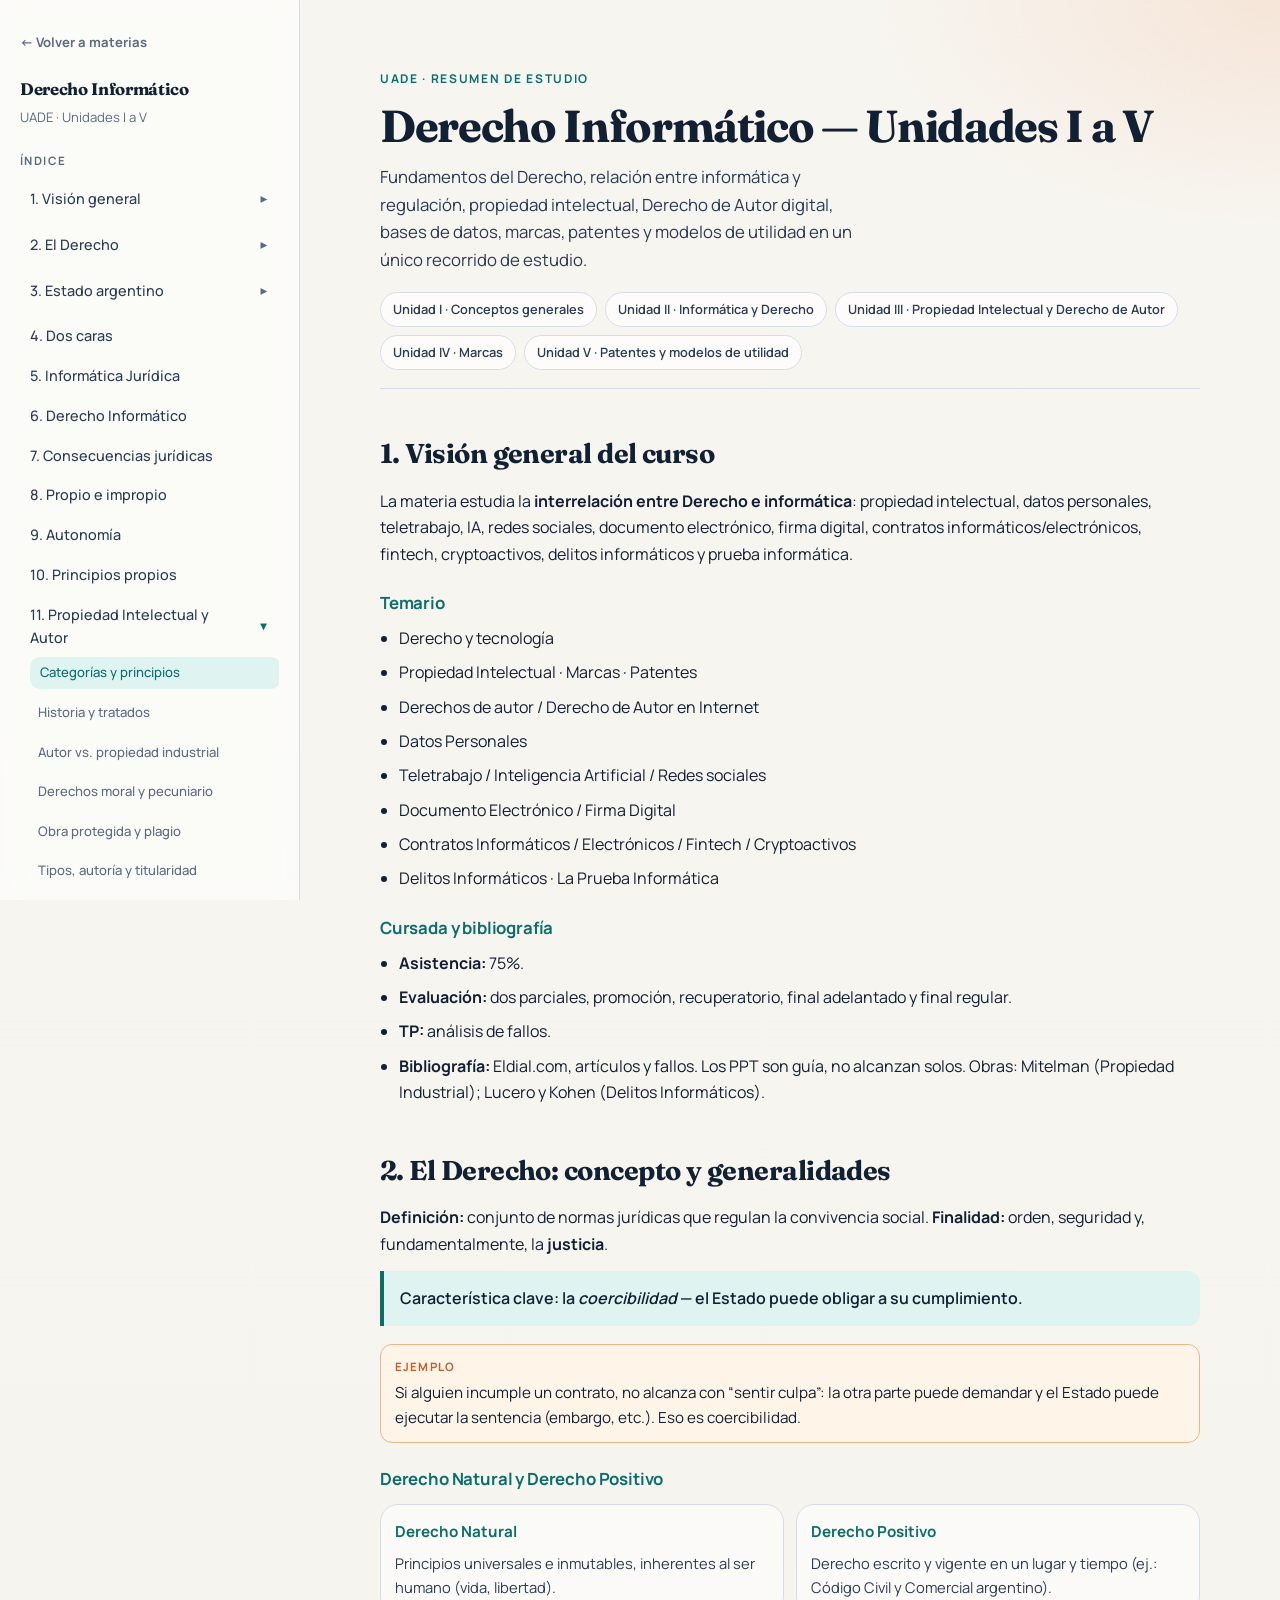
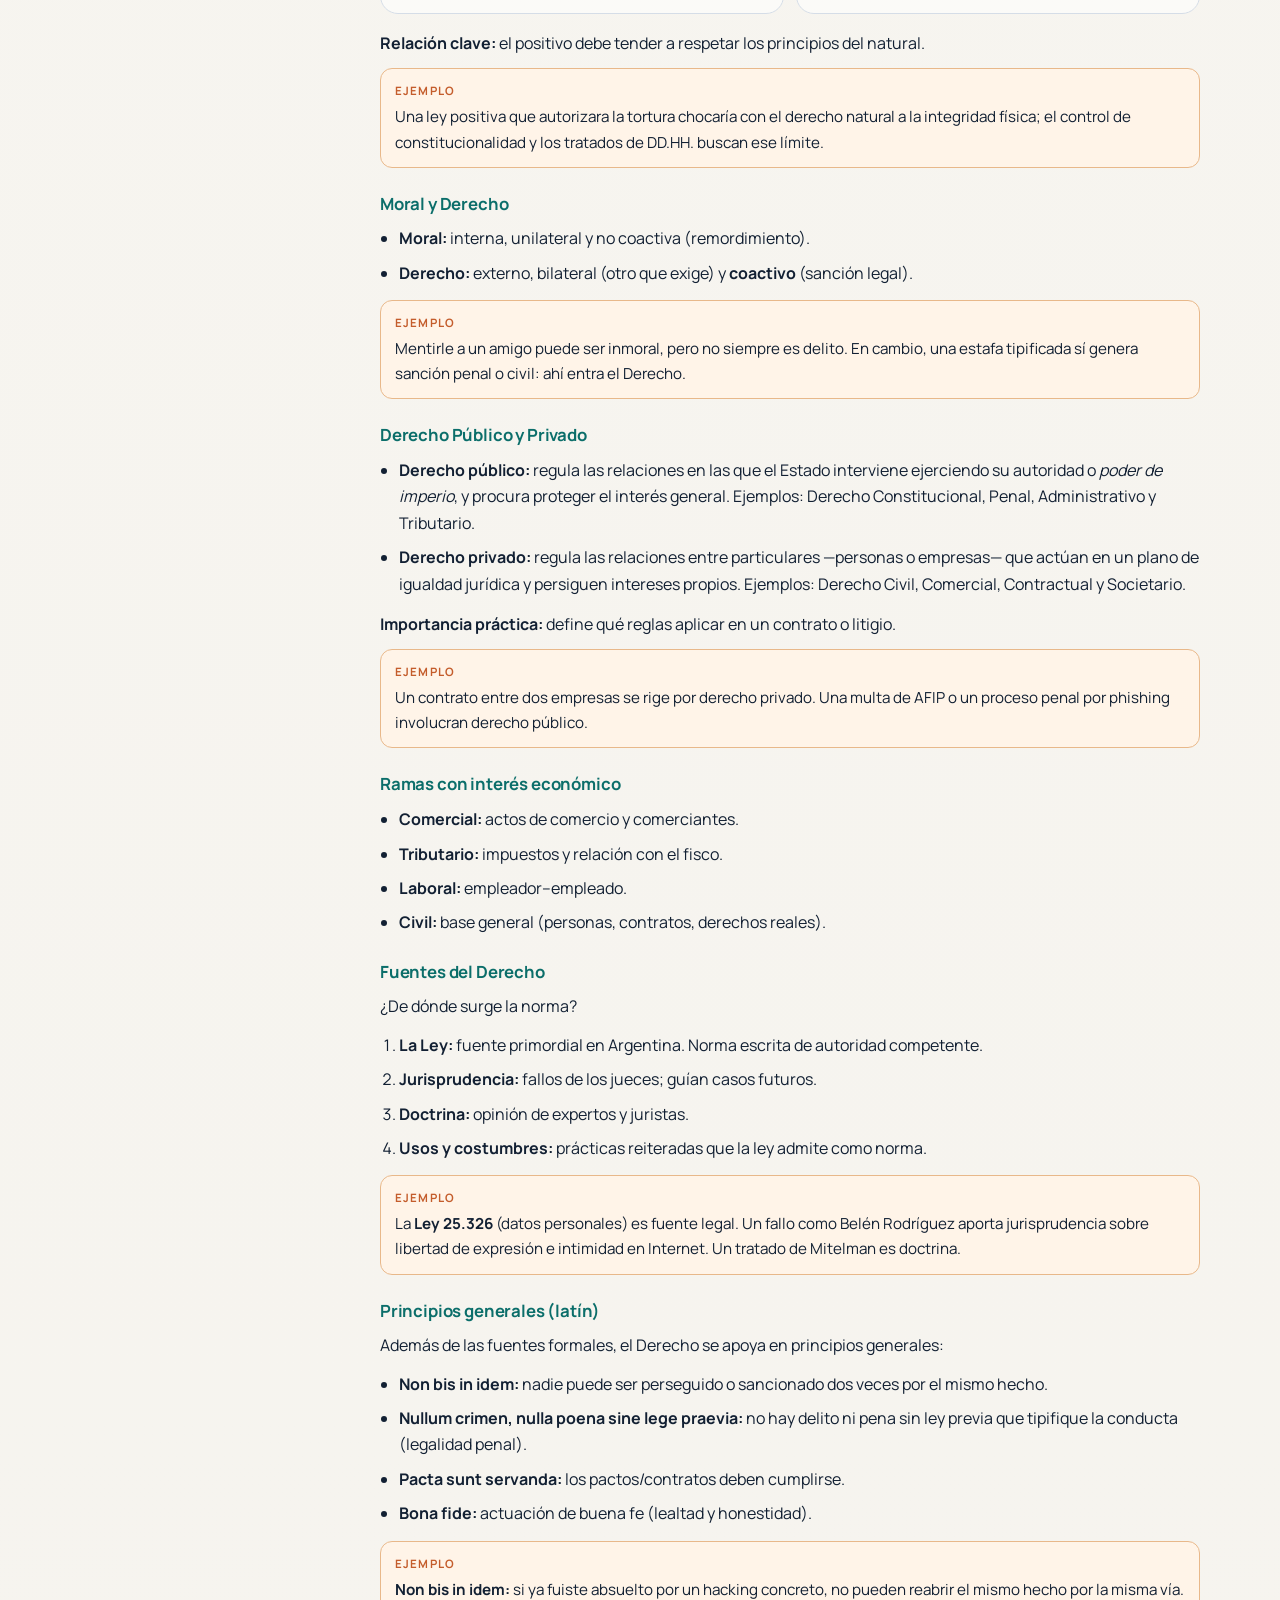
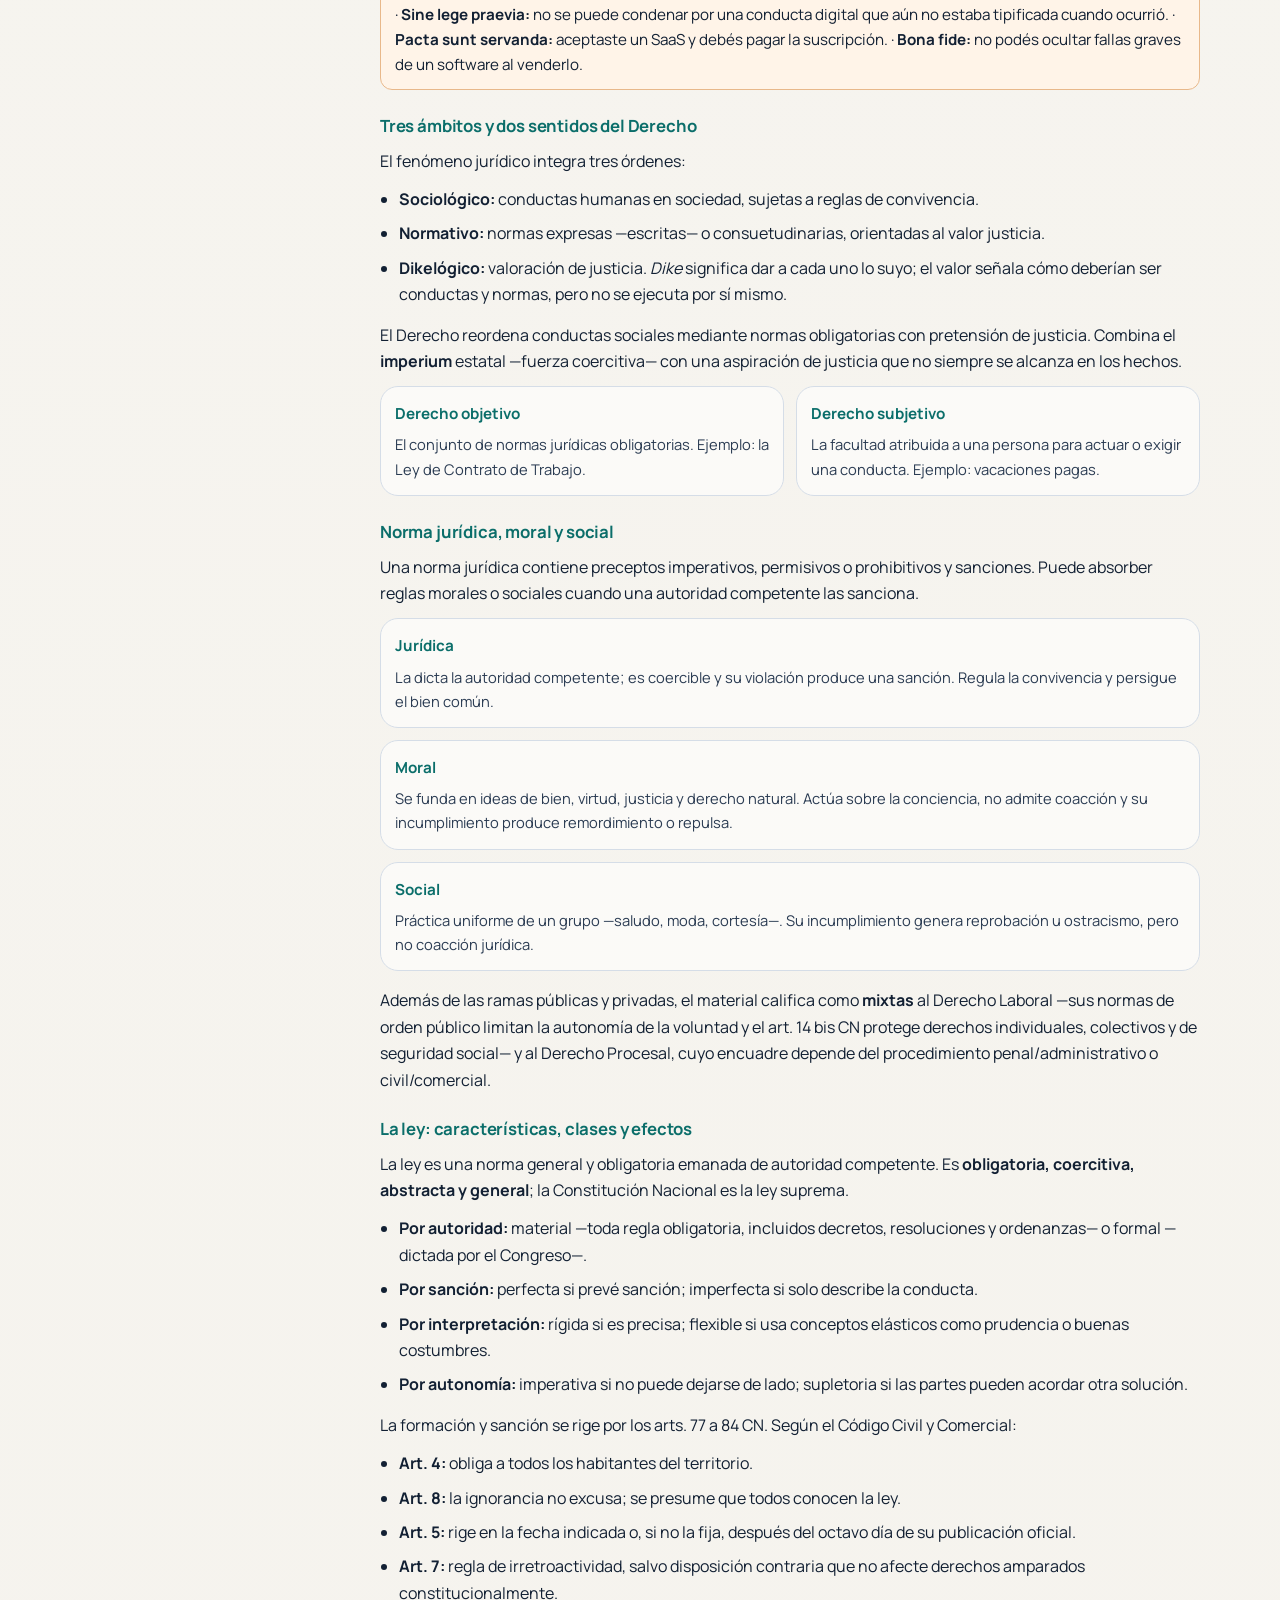
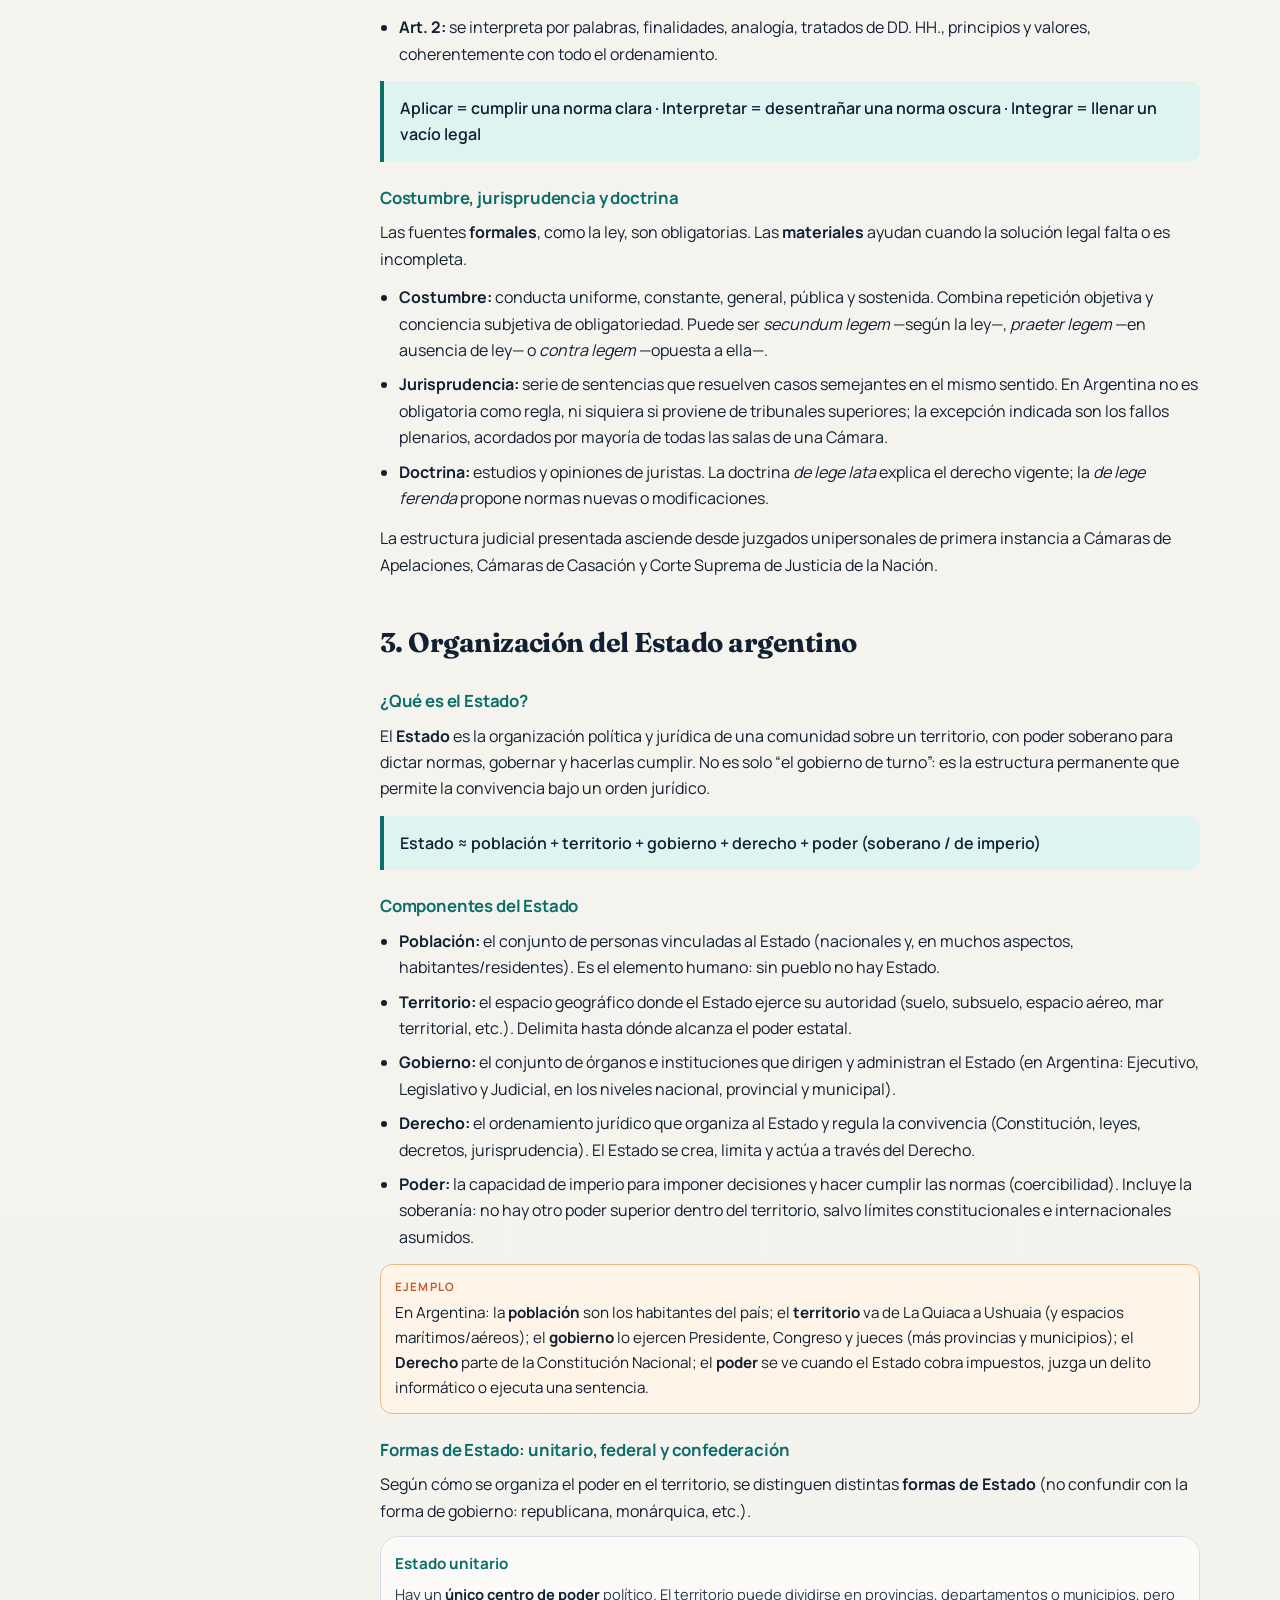
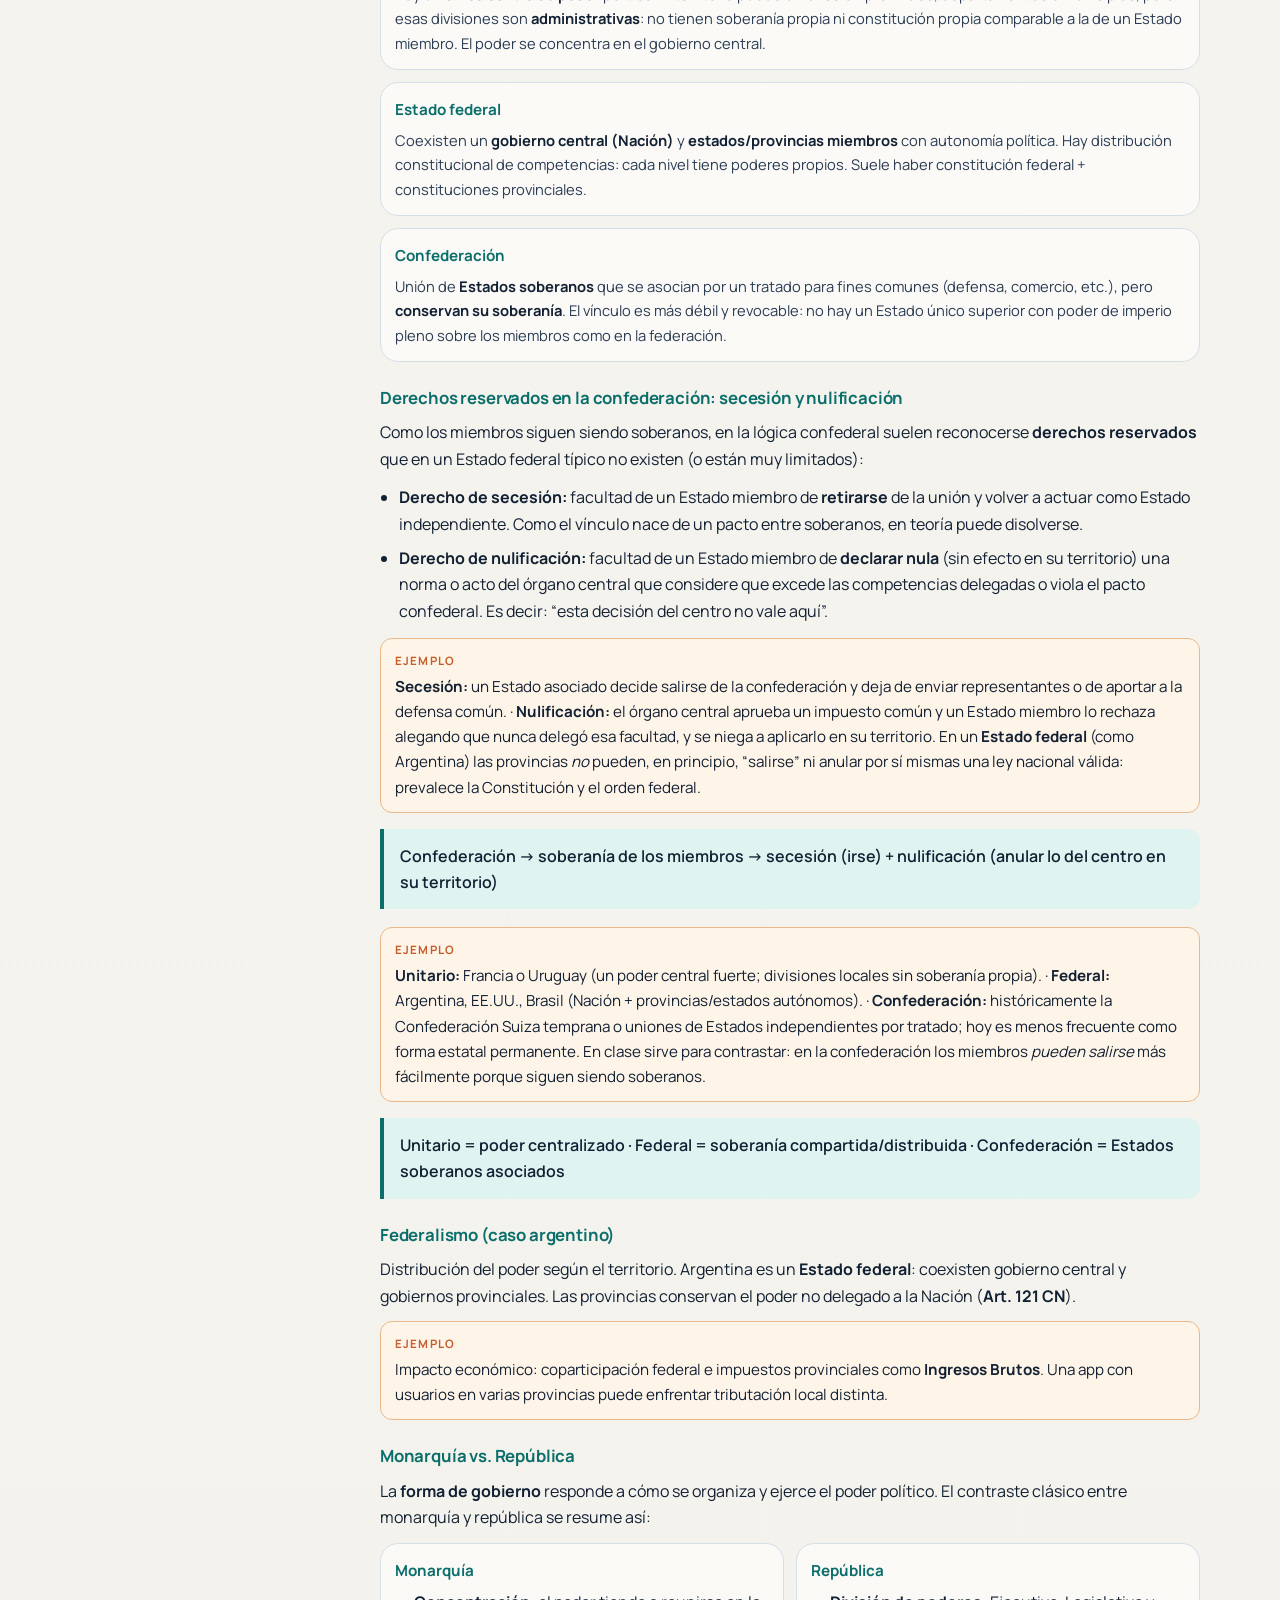
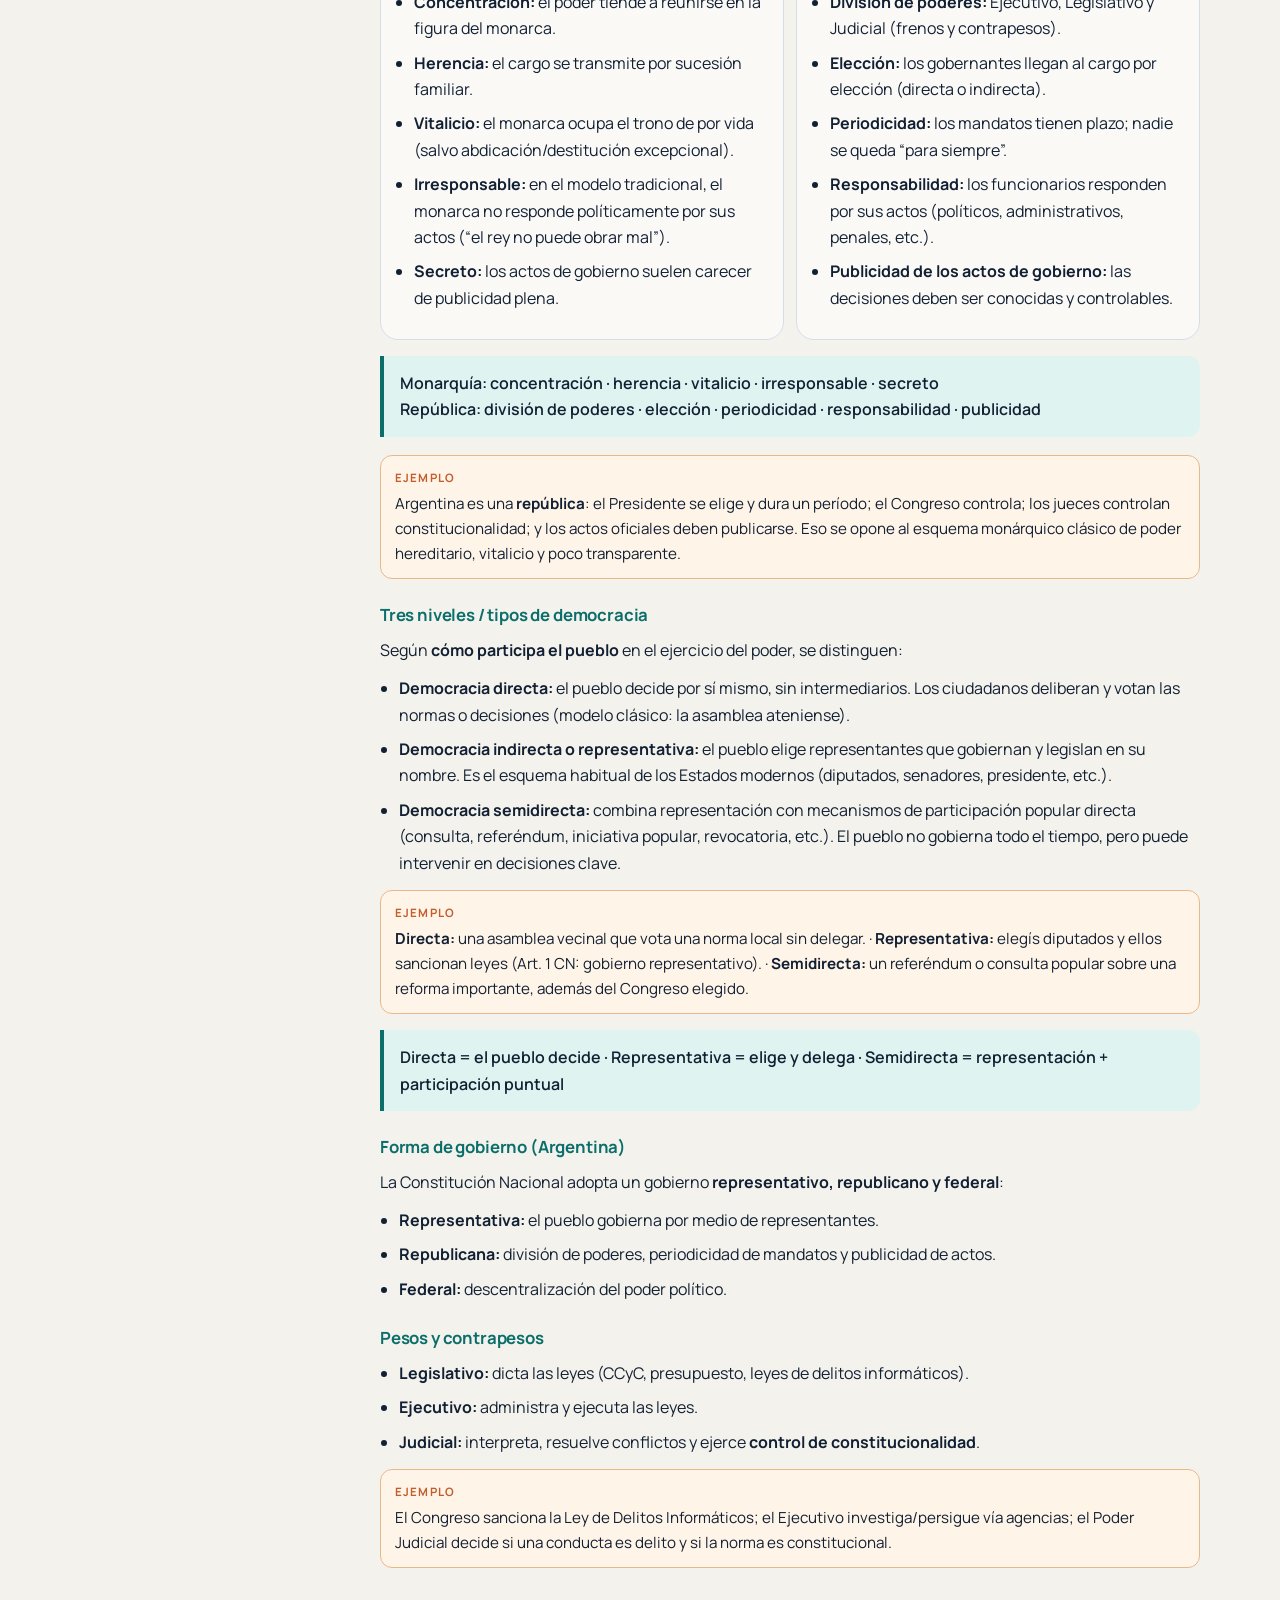
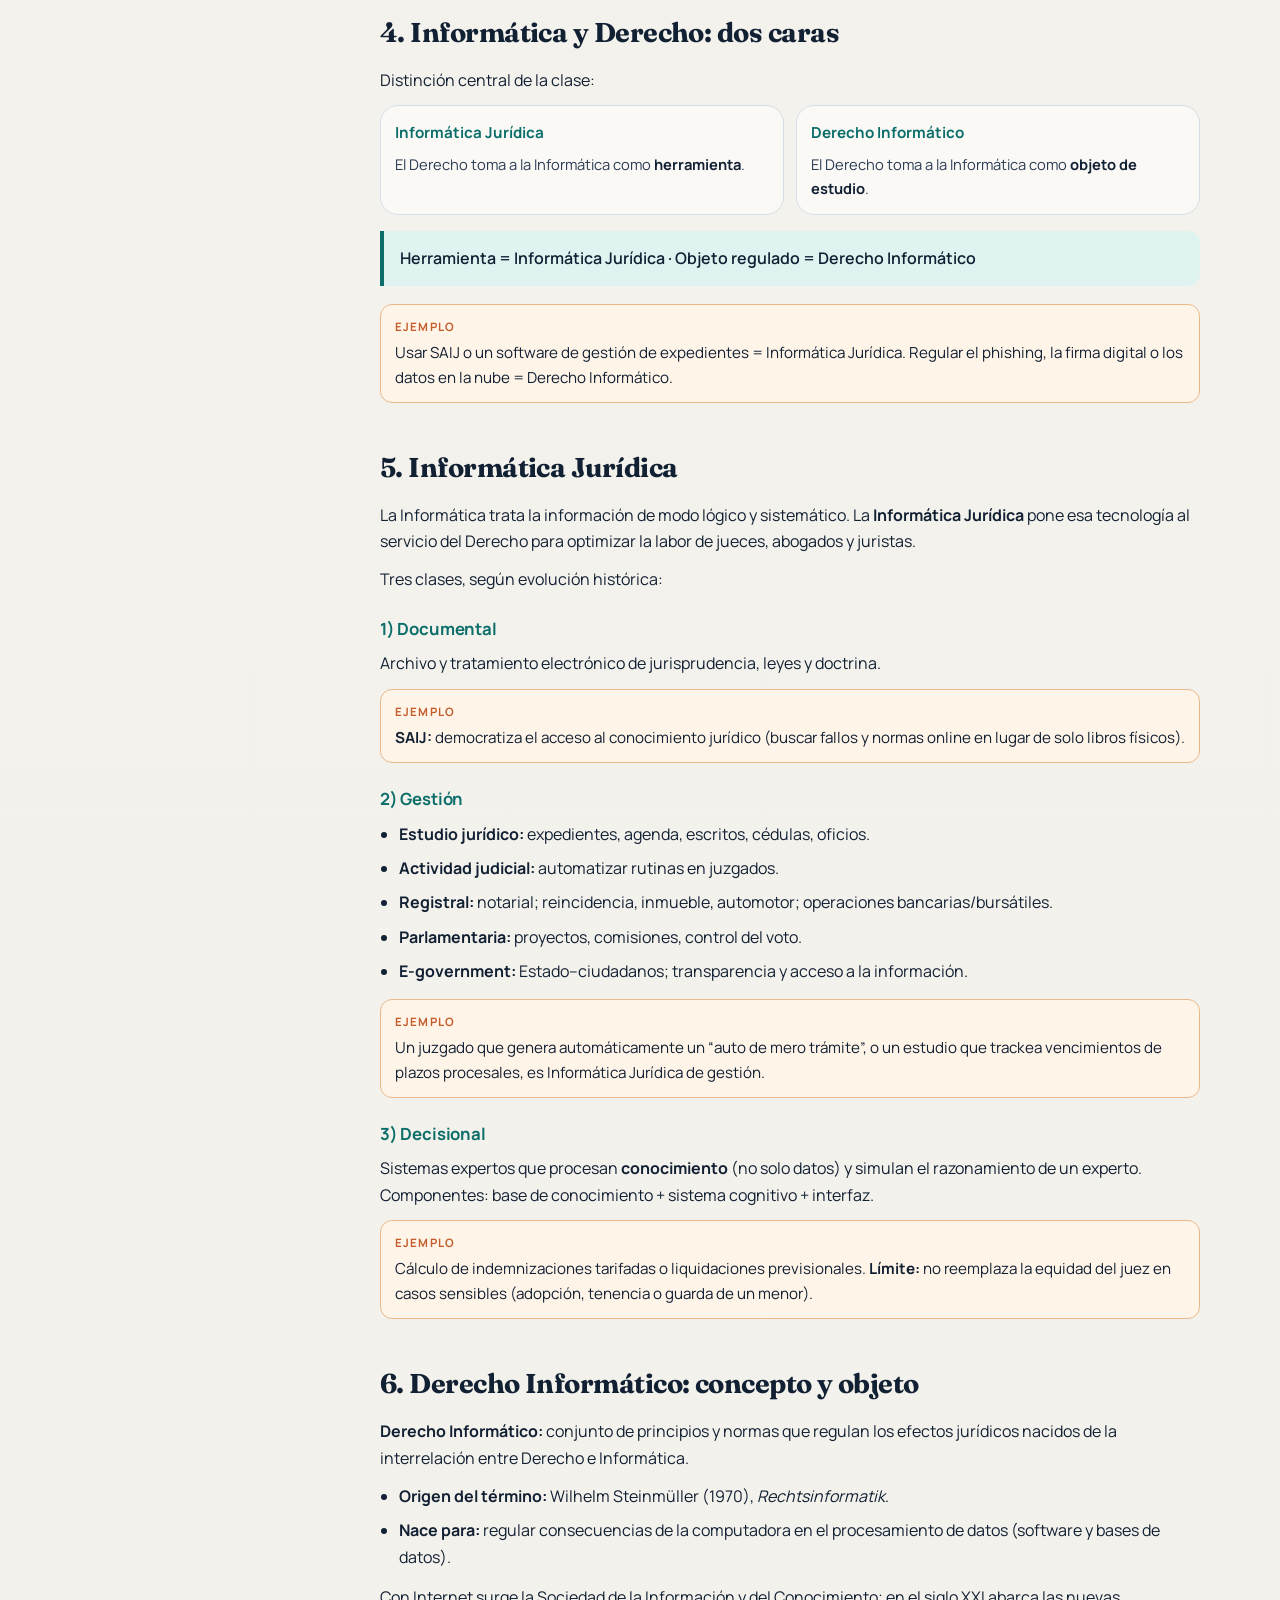
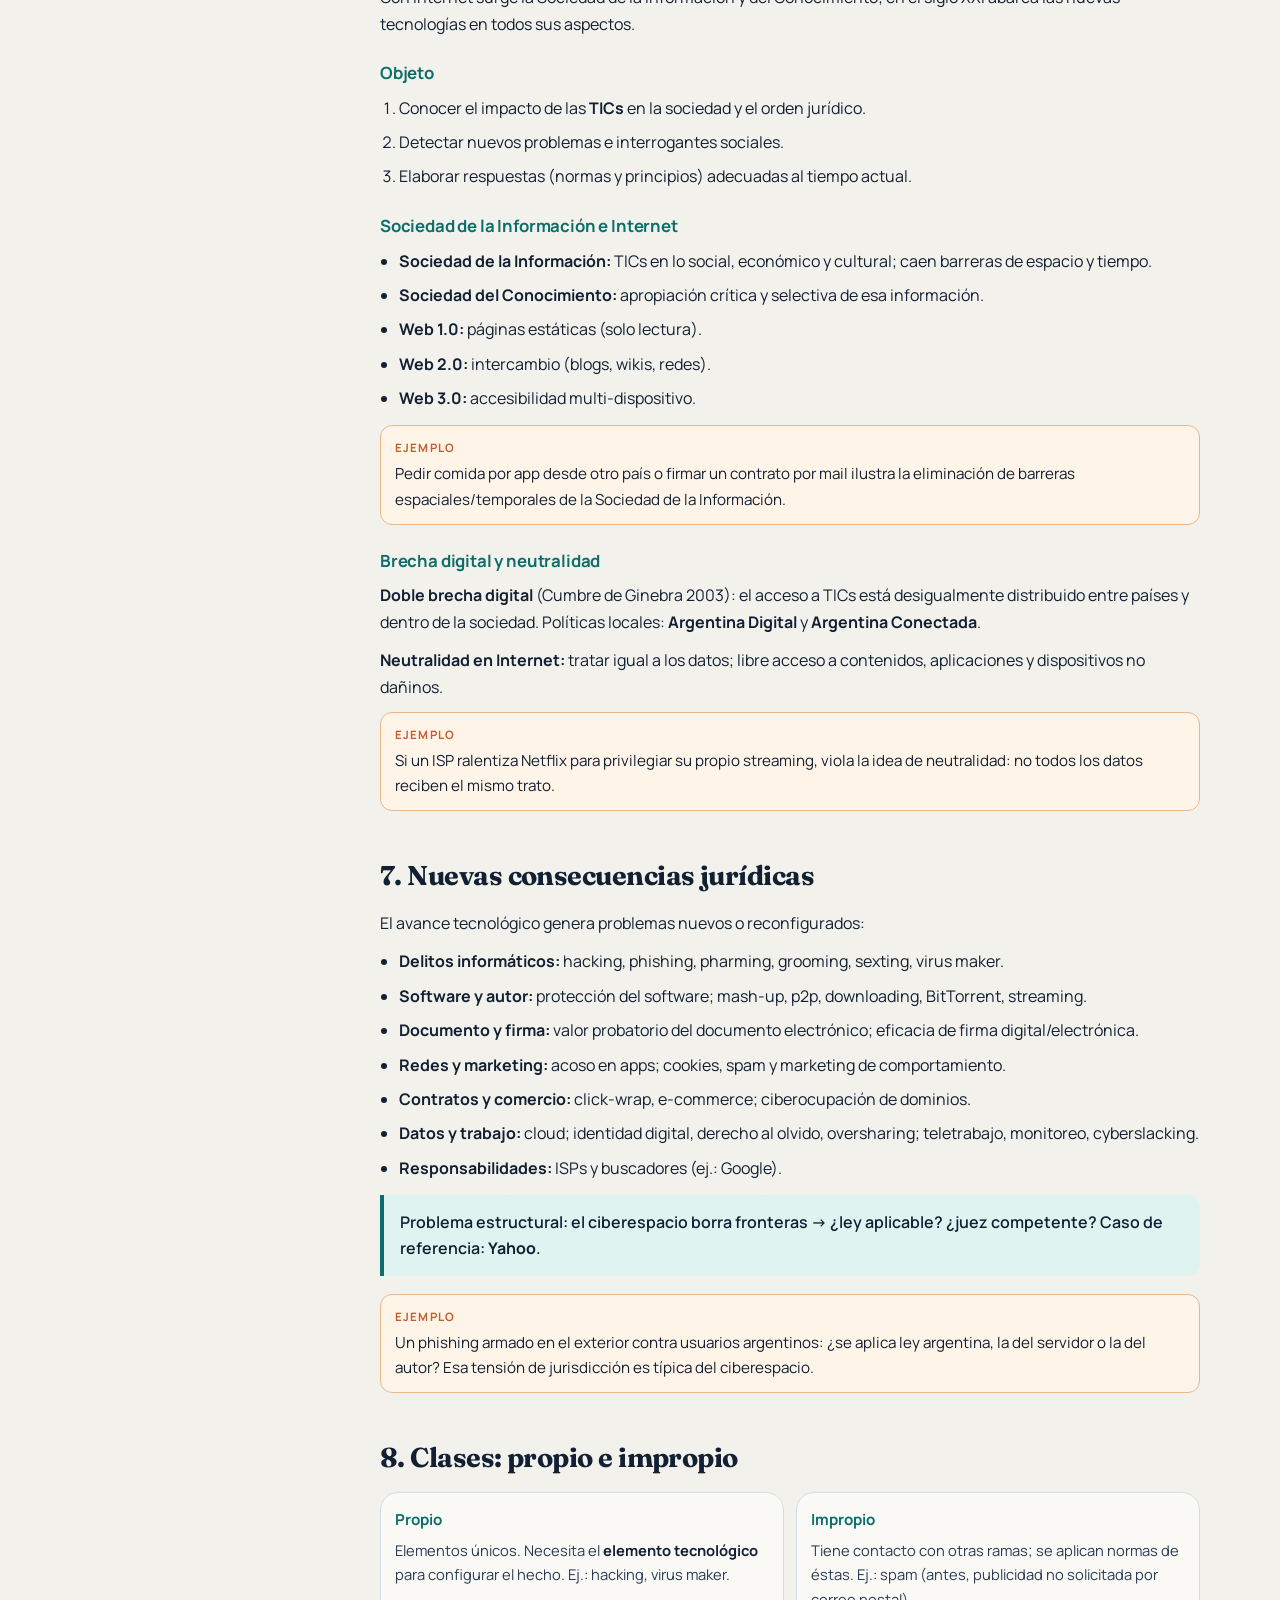
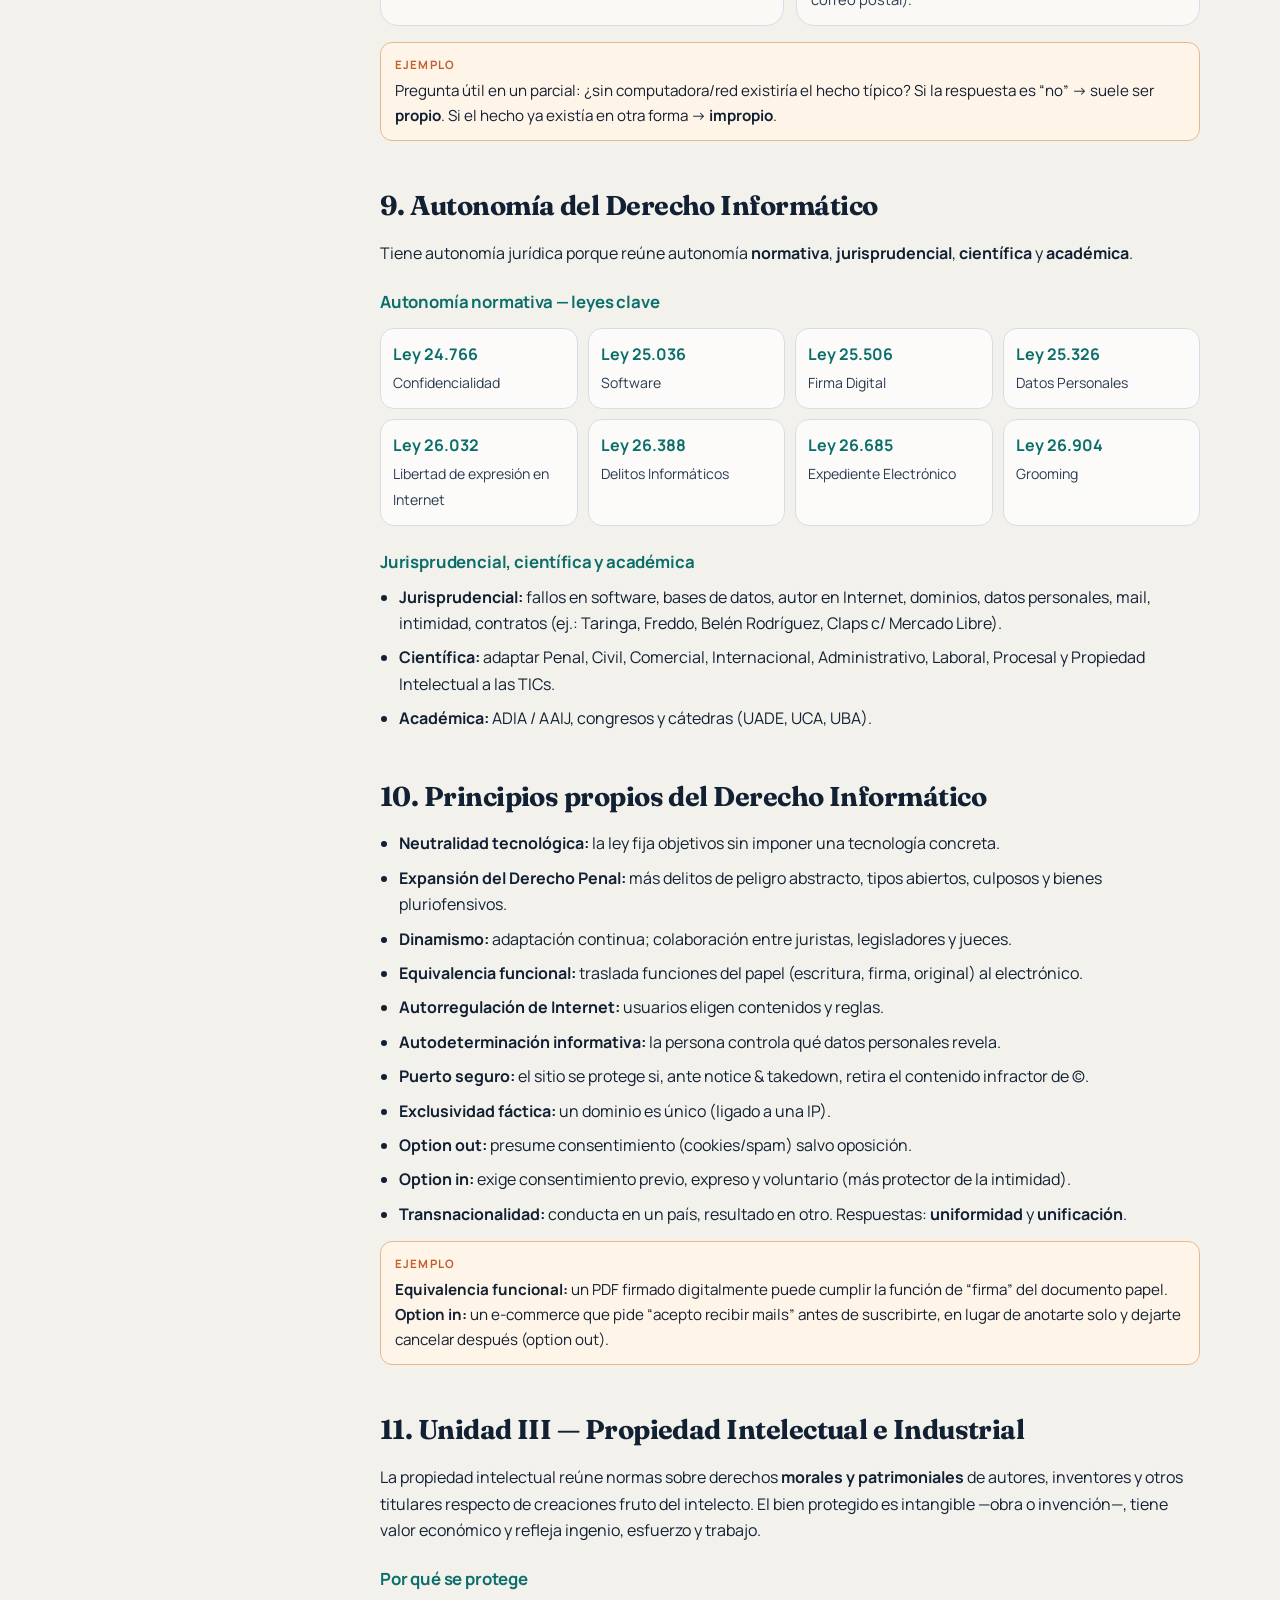
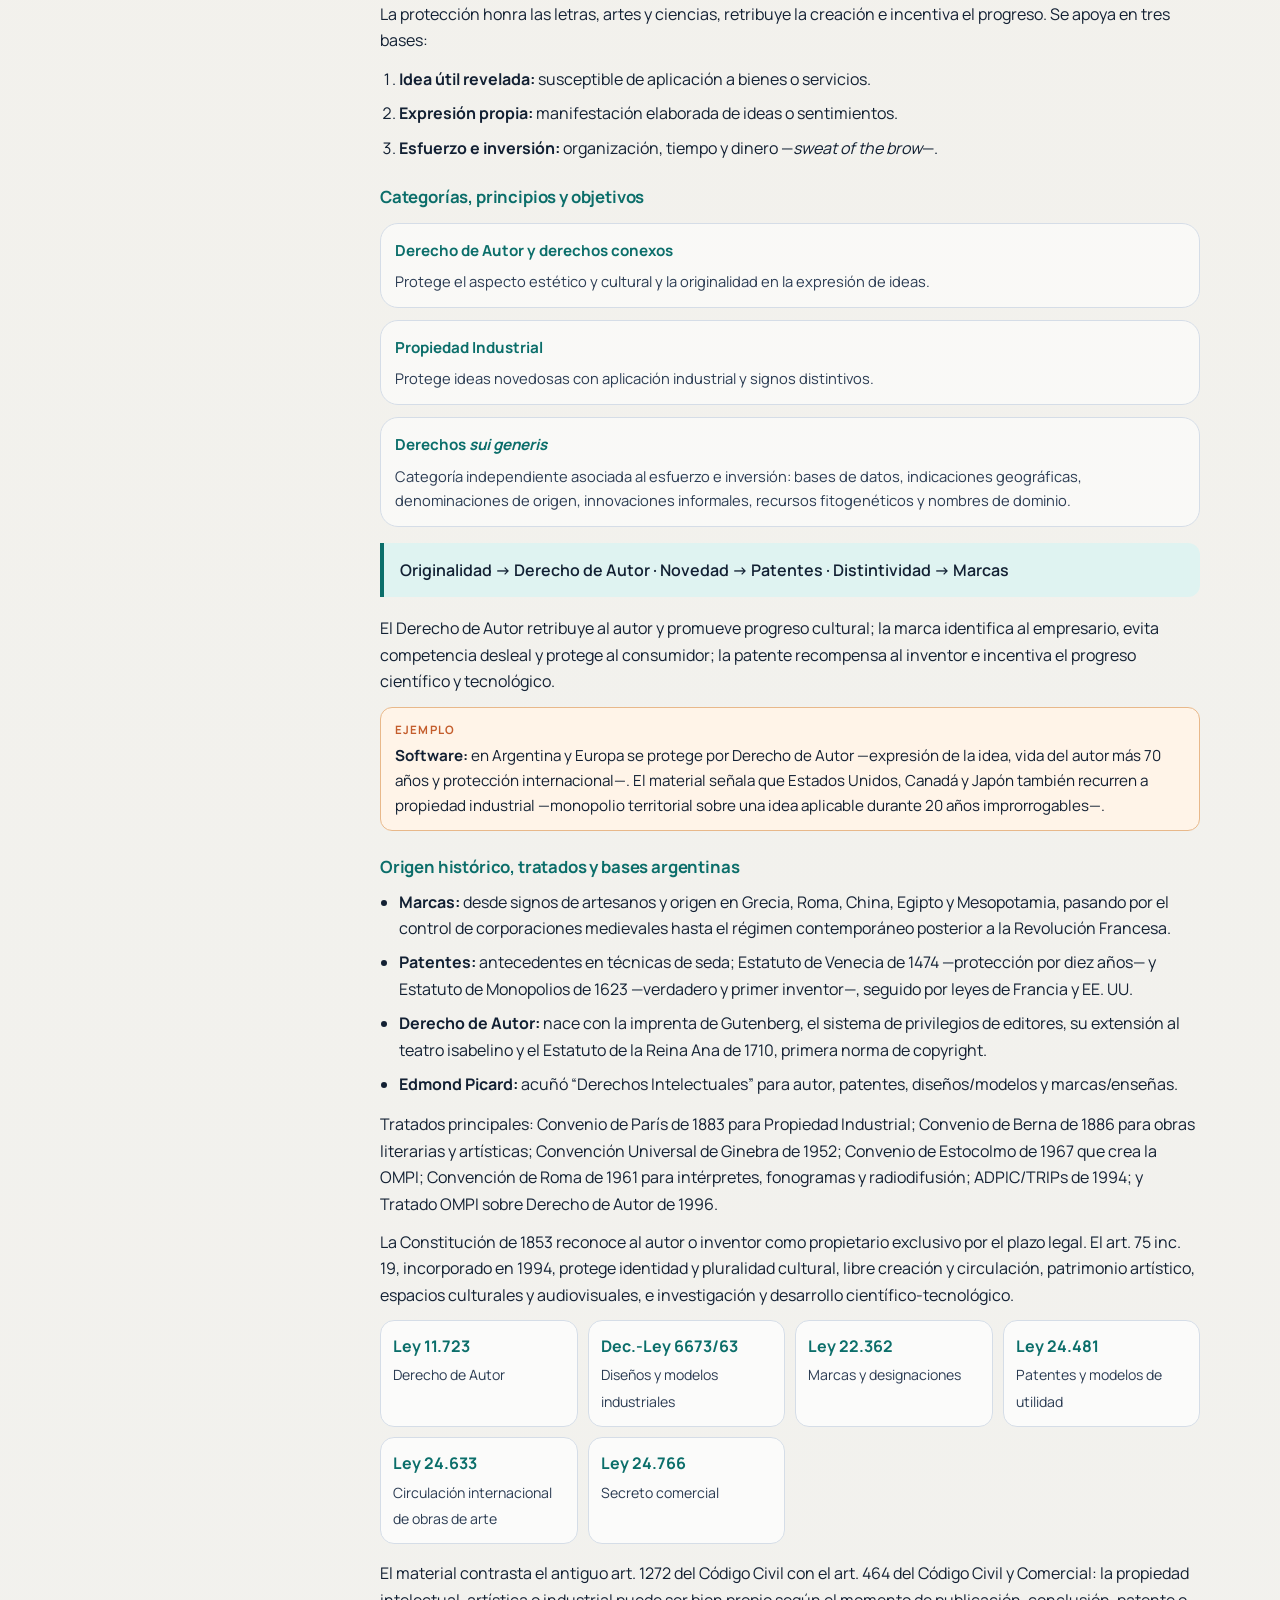
==== commit 34850ba6: "Mejorar definiciones de Derecho público y privado" ====
--- a/Derecho Informático/Resumen_Clase_1_Derecho_Informatico.html
+++ b/Derecho Informático/Resumen_Clase_1_Derecho_Informatico.html
@@ -601,8 +601,8 @@
 
           <h3 id="publico-privado">Derecho Público y Privado</h3>
           <ul>
-            <li><strong>Público:</strong> Estado y particulares (poder de imperio). Ej.: Penal, Administrativo, Constitucional.</li>
-            <li><strong>Privado:</strong> particulares en pie de igualdad. Ej.: Civil, Comercial.</li>
+            <li><strong>Derecho público:</strong> regula las relaciones en las que el Estado interviene ejerciendo su autoridad o <em>poder de imperio</em>, y procura proteger el interés general. Ejemplos: Derecho Constitucional, Penal, Administrativo y Tributario.</li>
+            <li><strong>Derecho privado:</strong> regula las relaciones entre particulares —personas o empresas— que actúan en un plano de igualdad jurídica y persiguen intereses propios. Ejemplos: Derecho Civil, Comercial, Contractual y Societario.</li>
           </ul>
           <p><strong>Importancia práctica:</strong> define qué reglas aplicar en un contrato o litigio.</p>
           <div class="ejemplo">
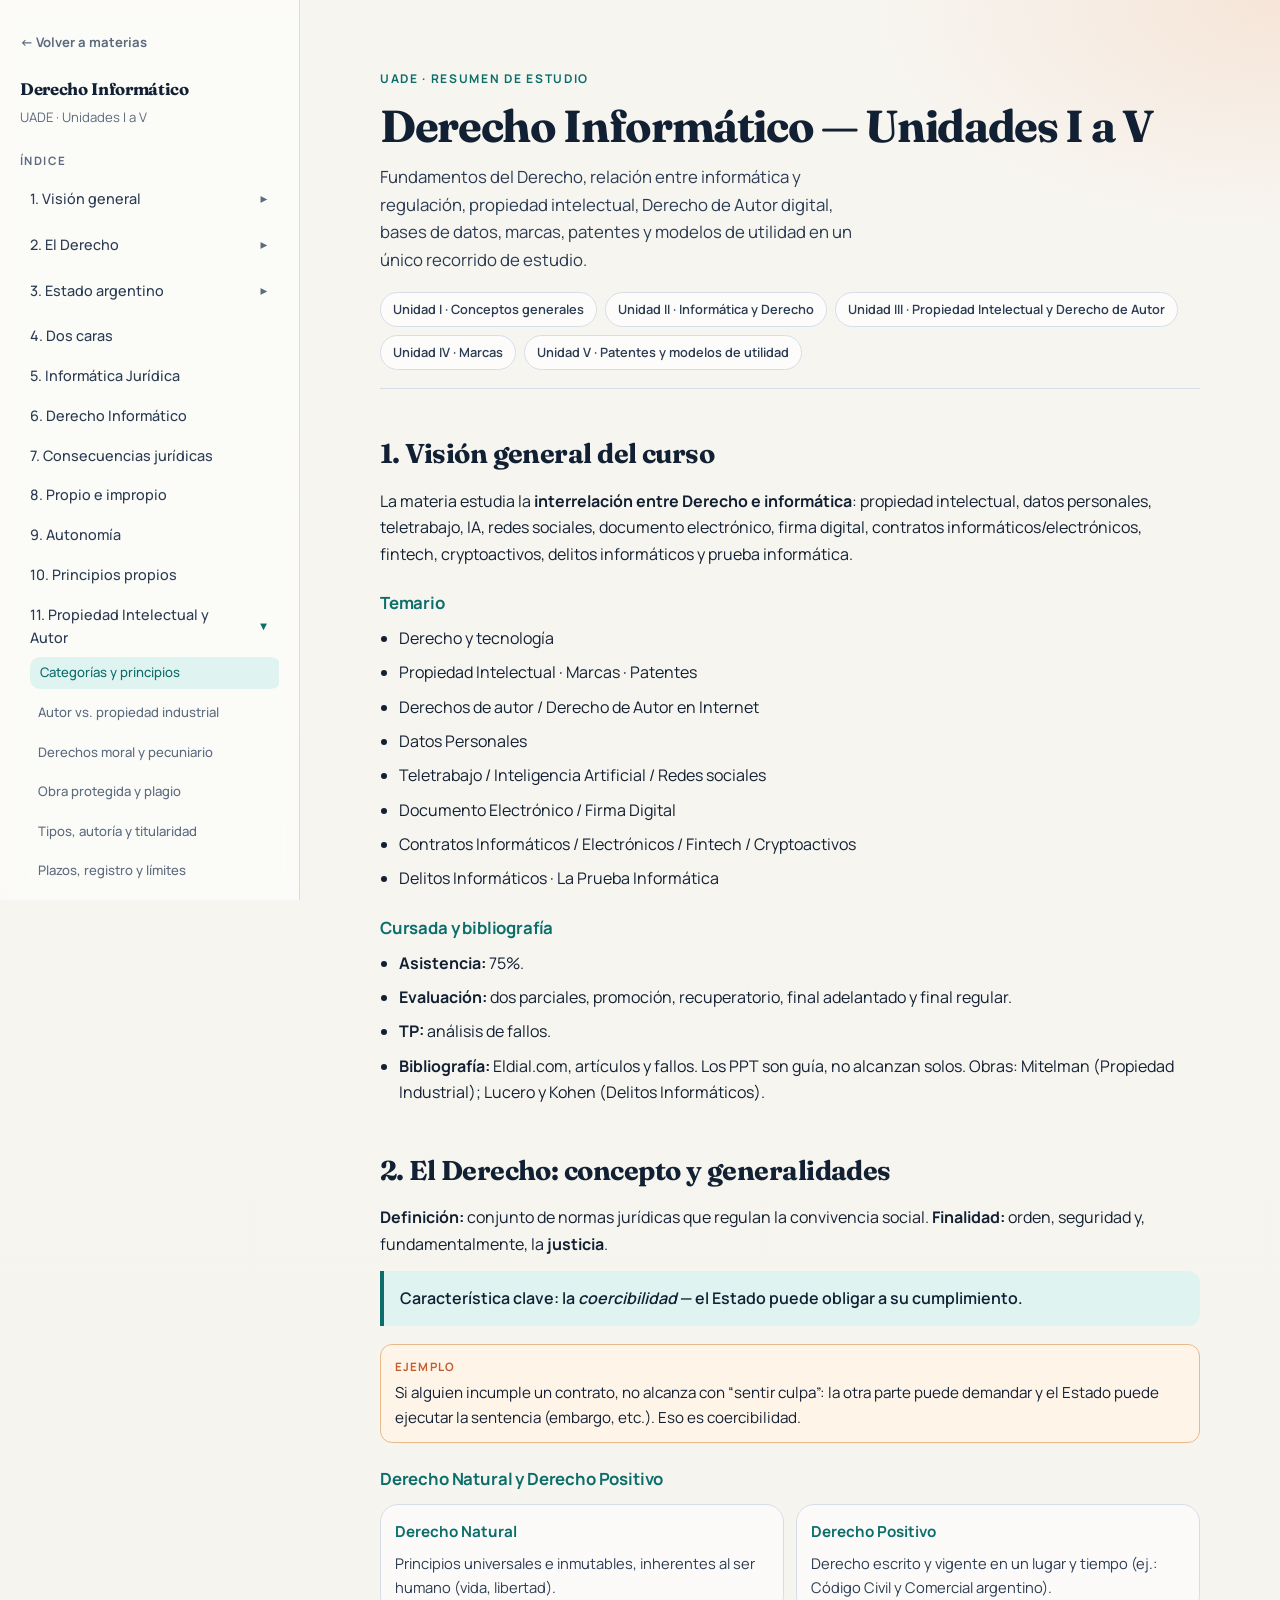
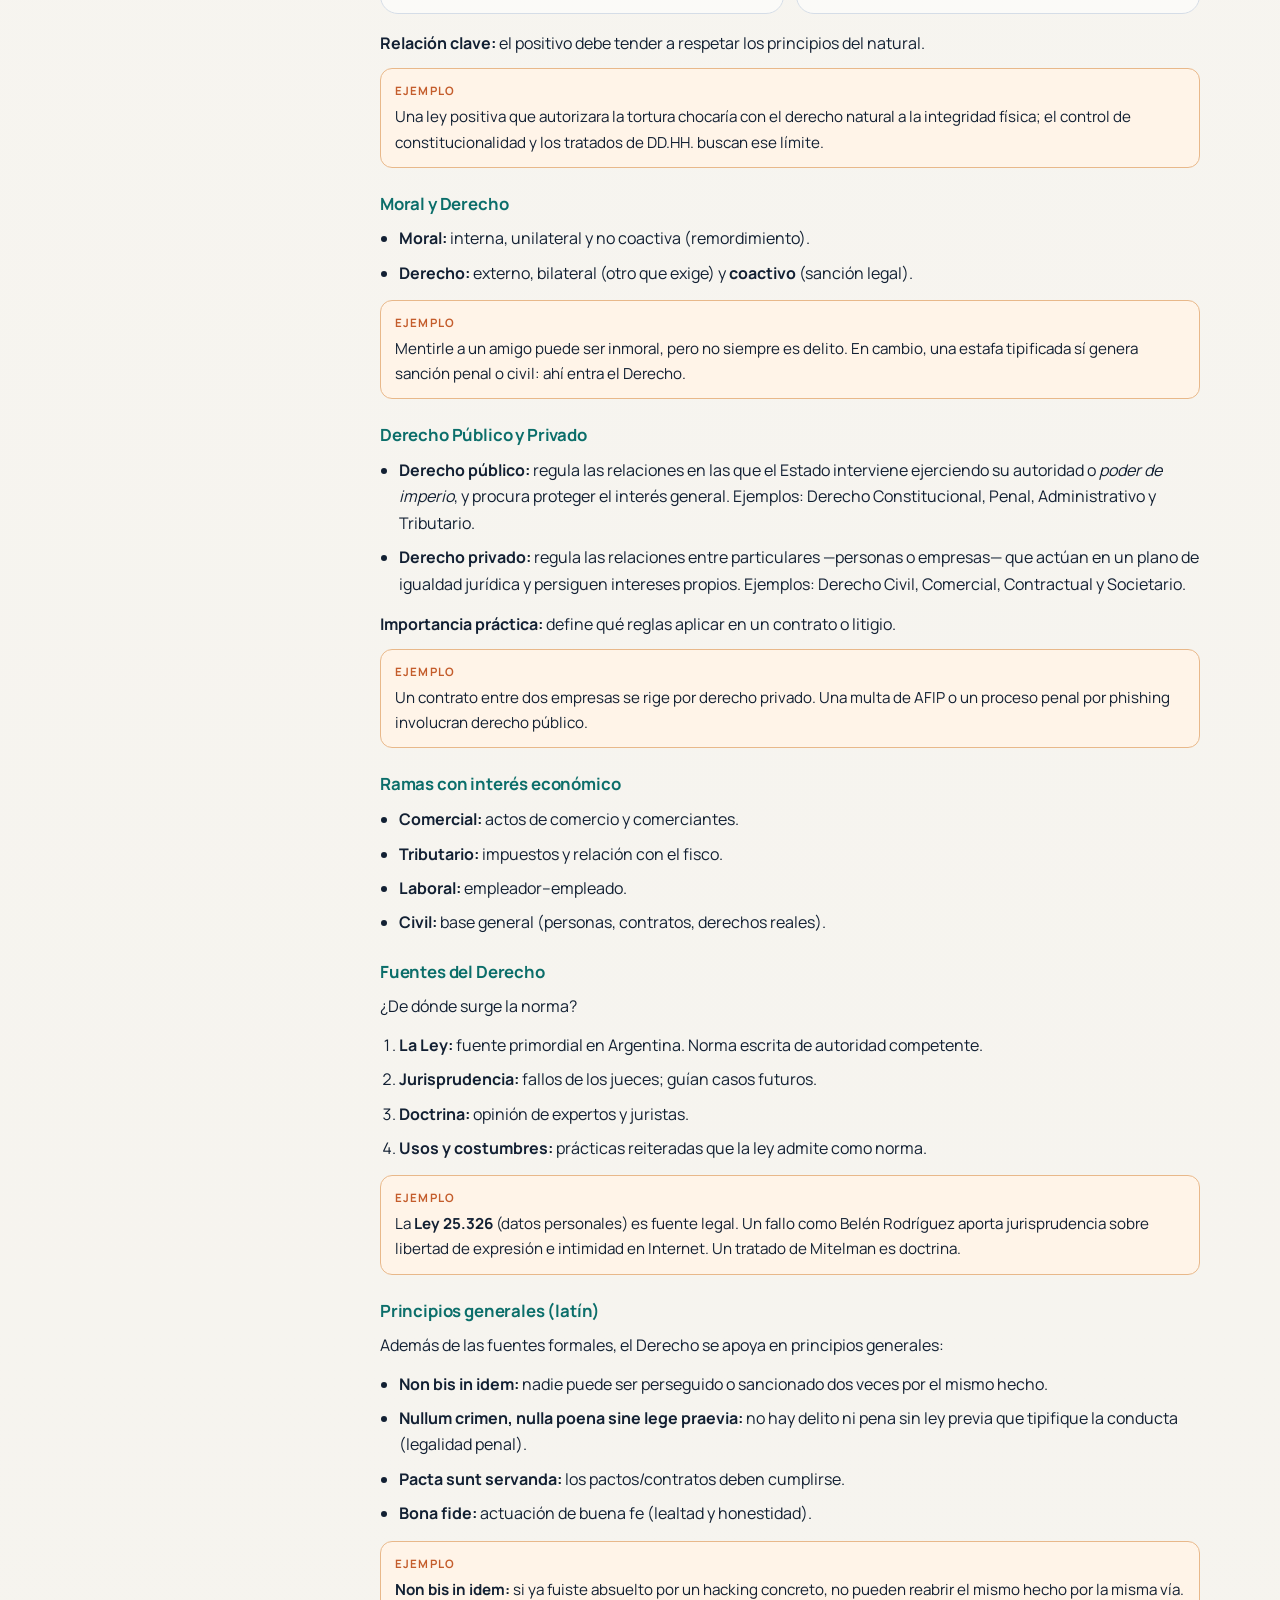
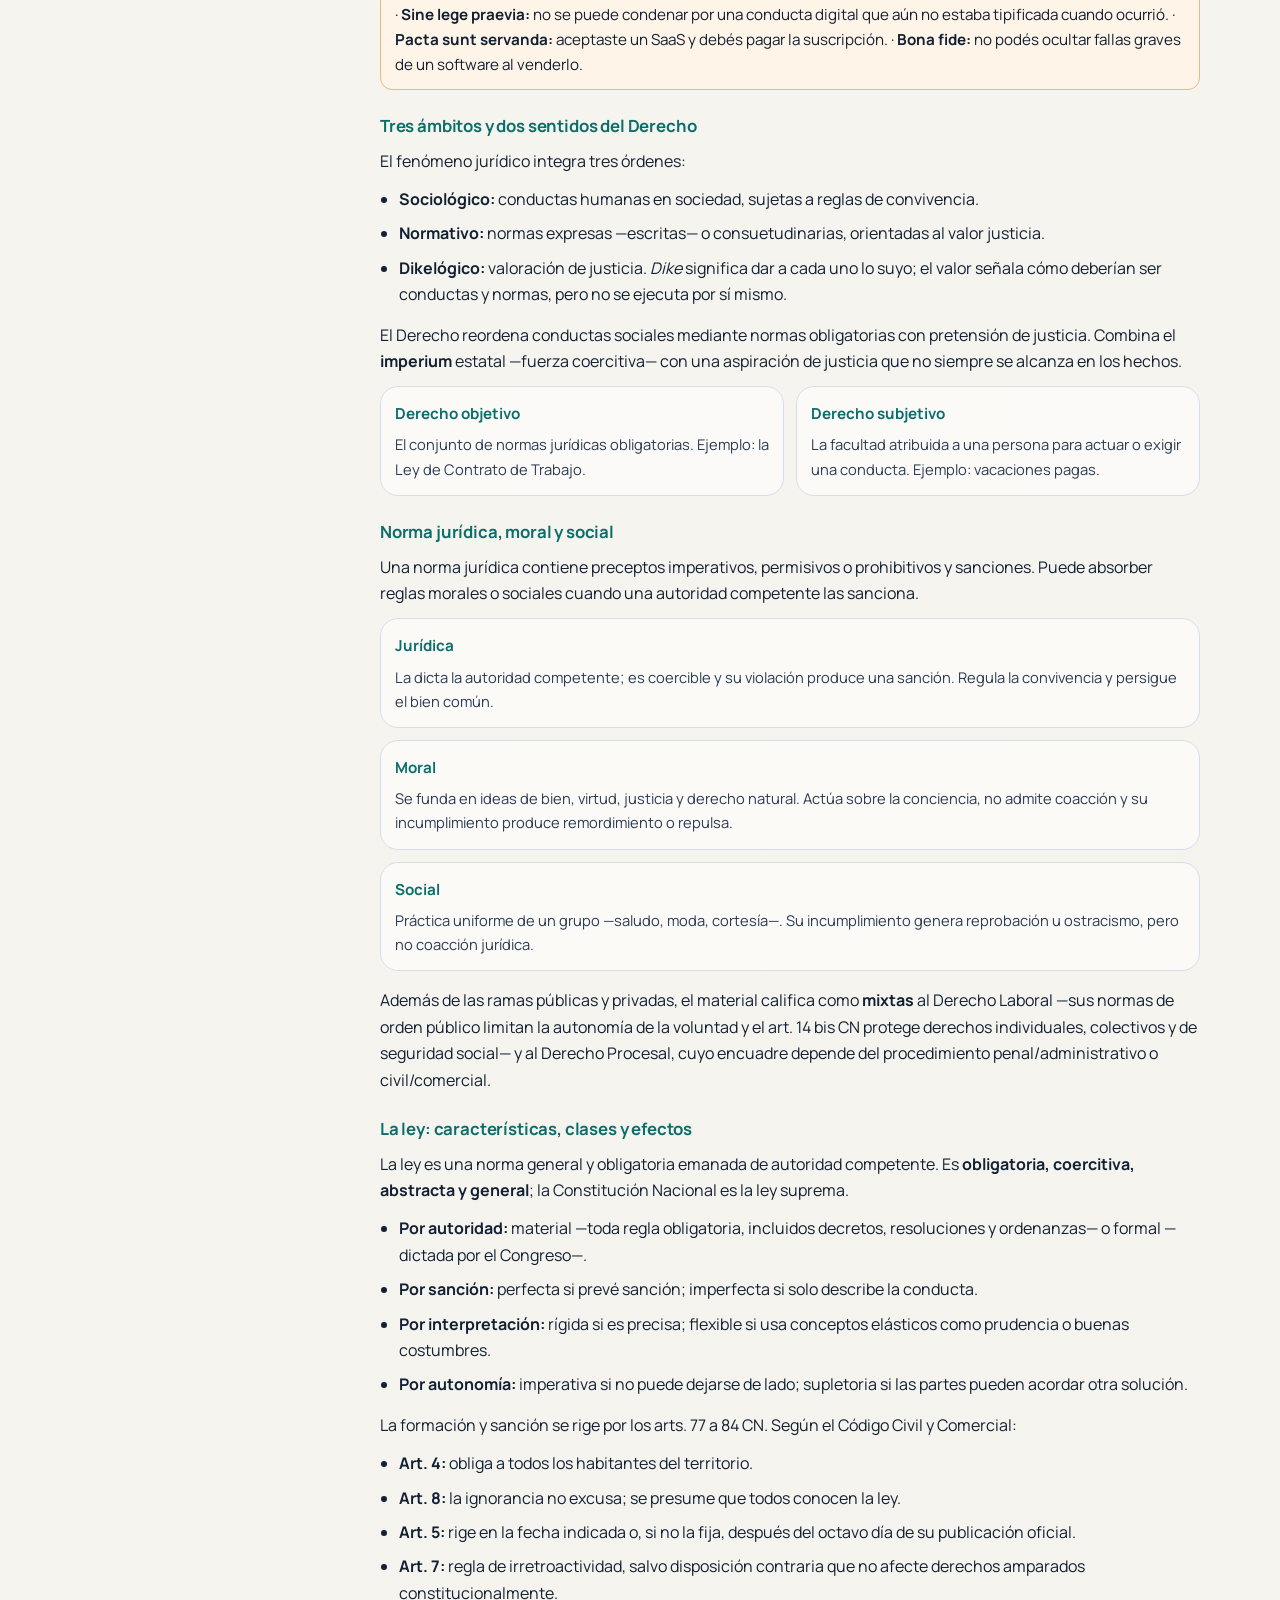
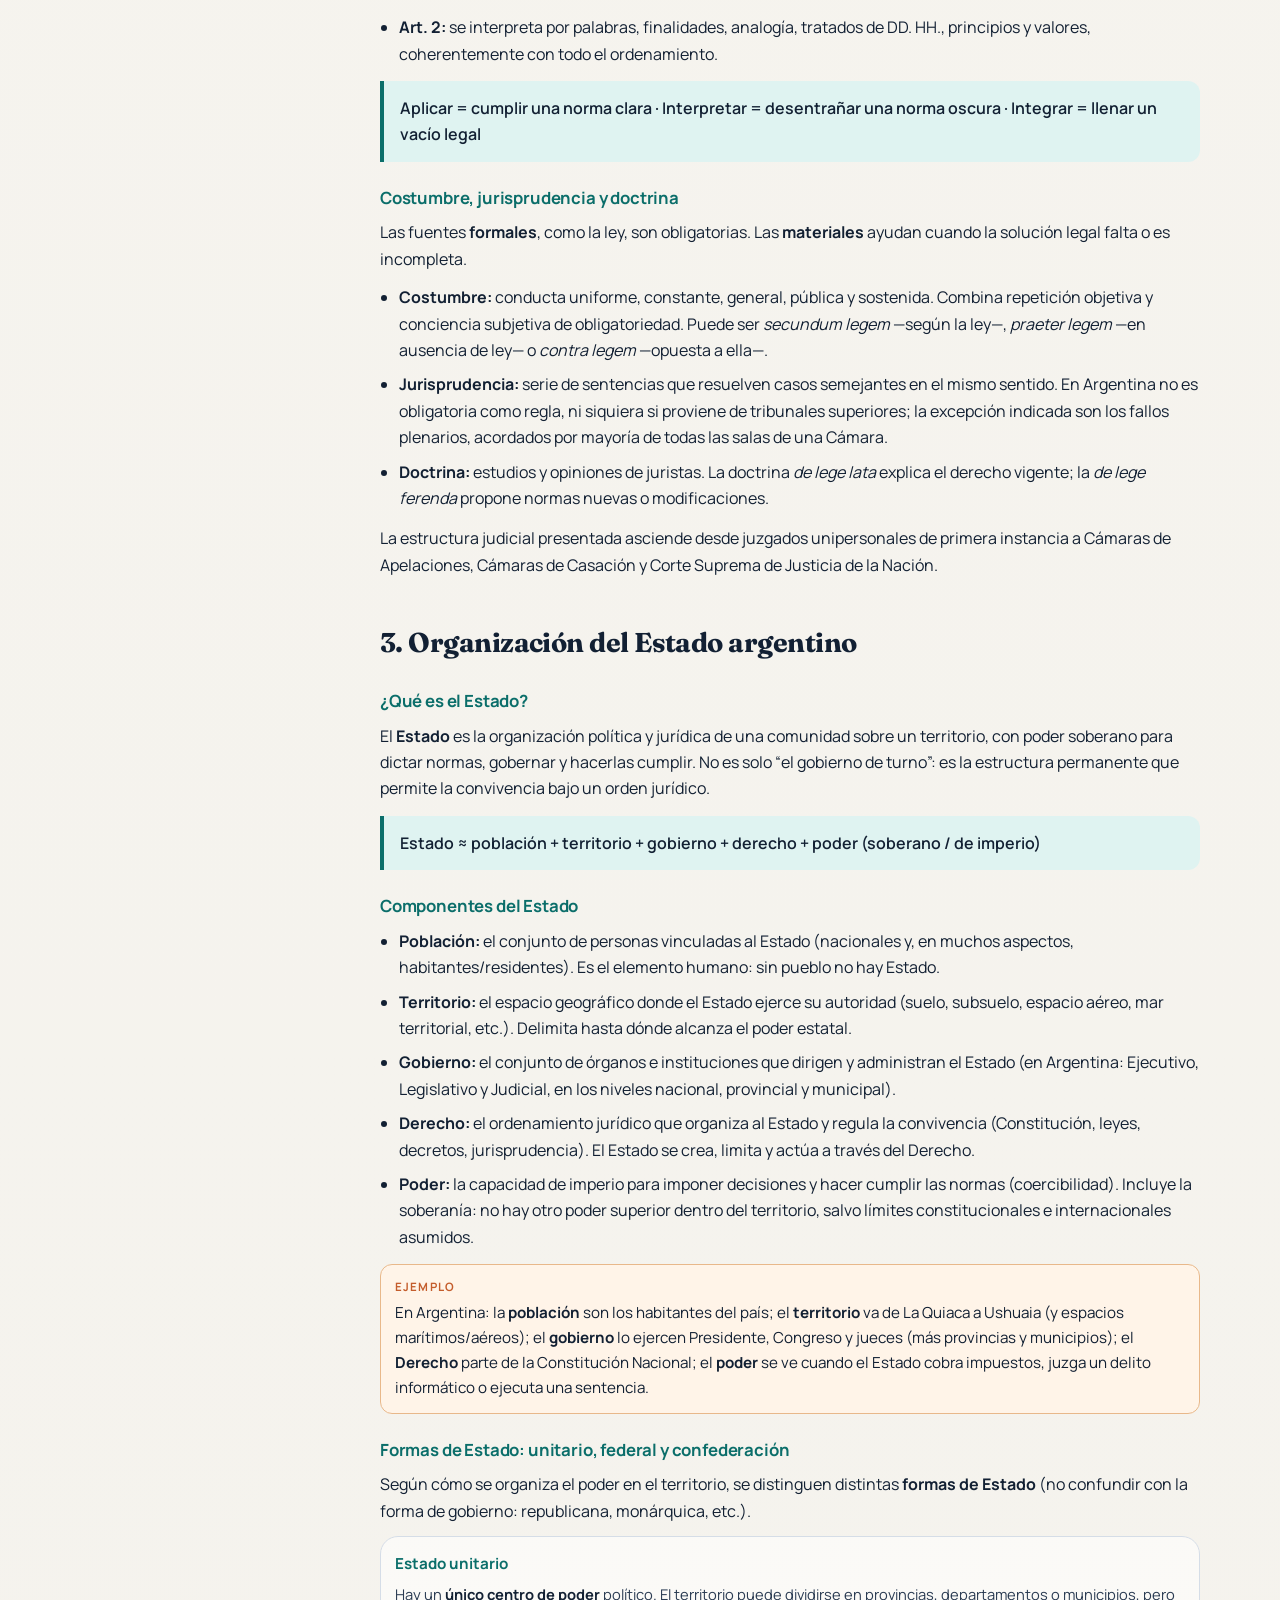
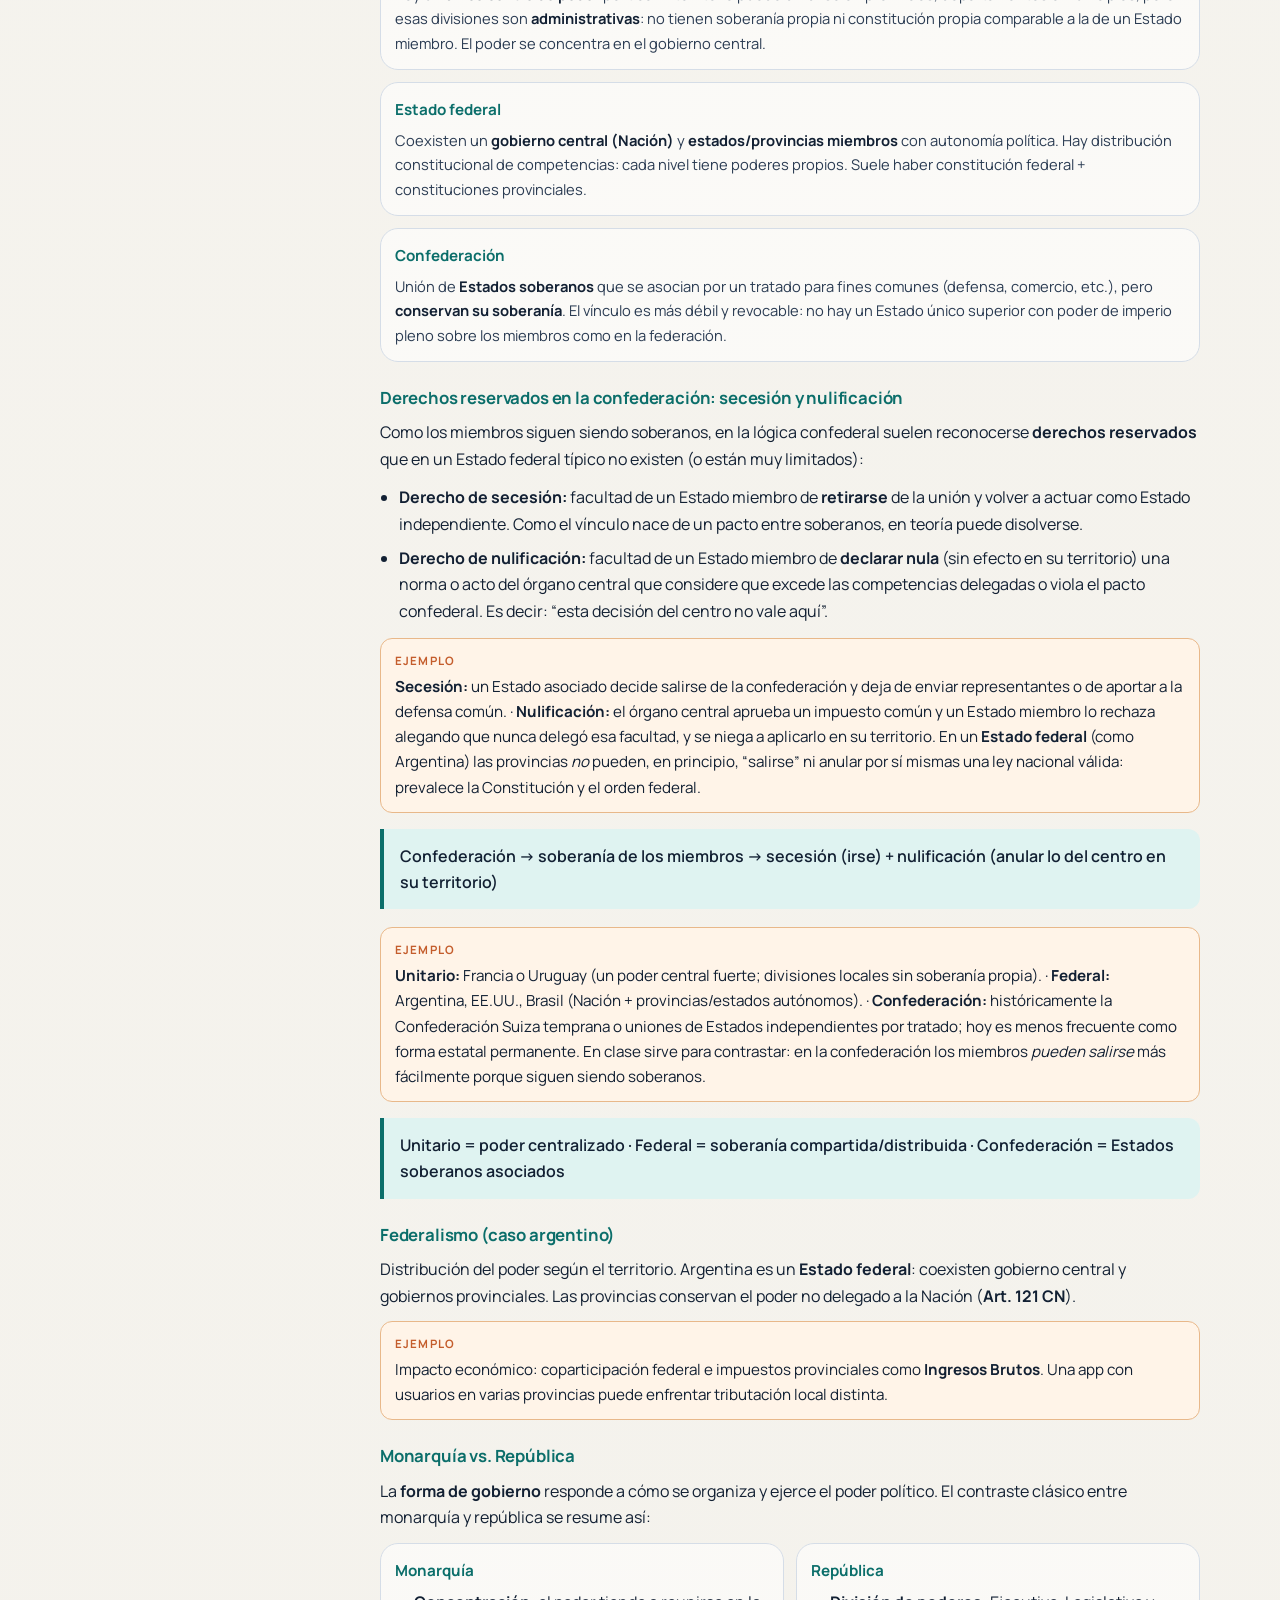
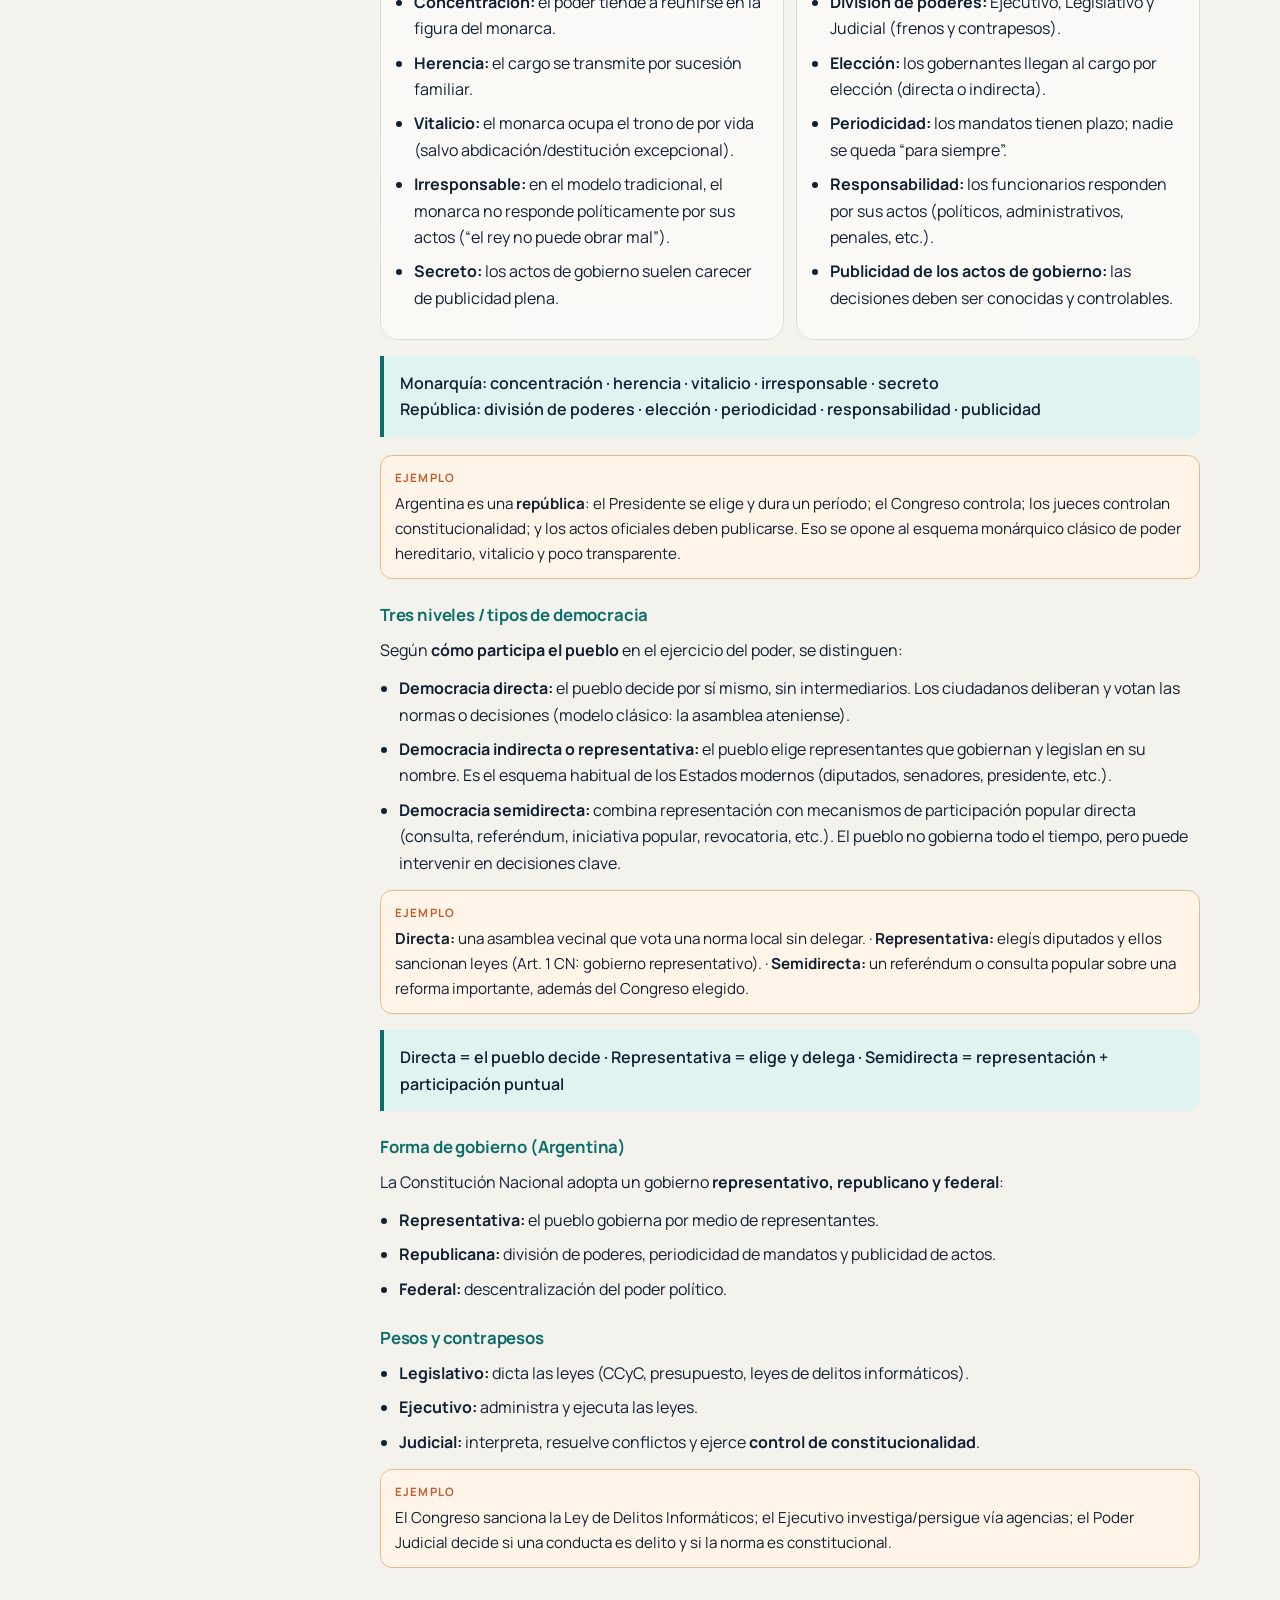
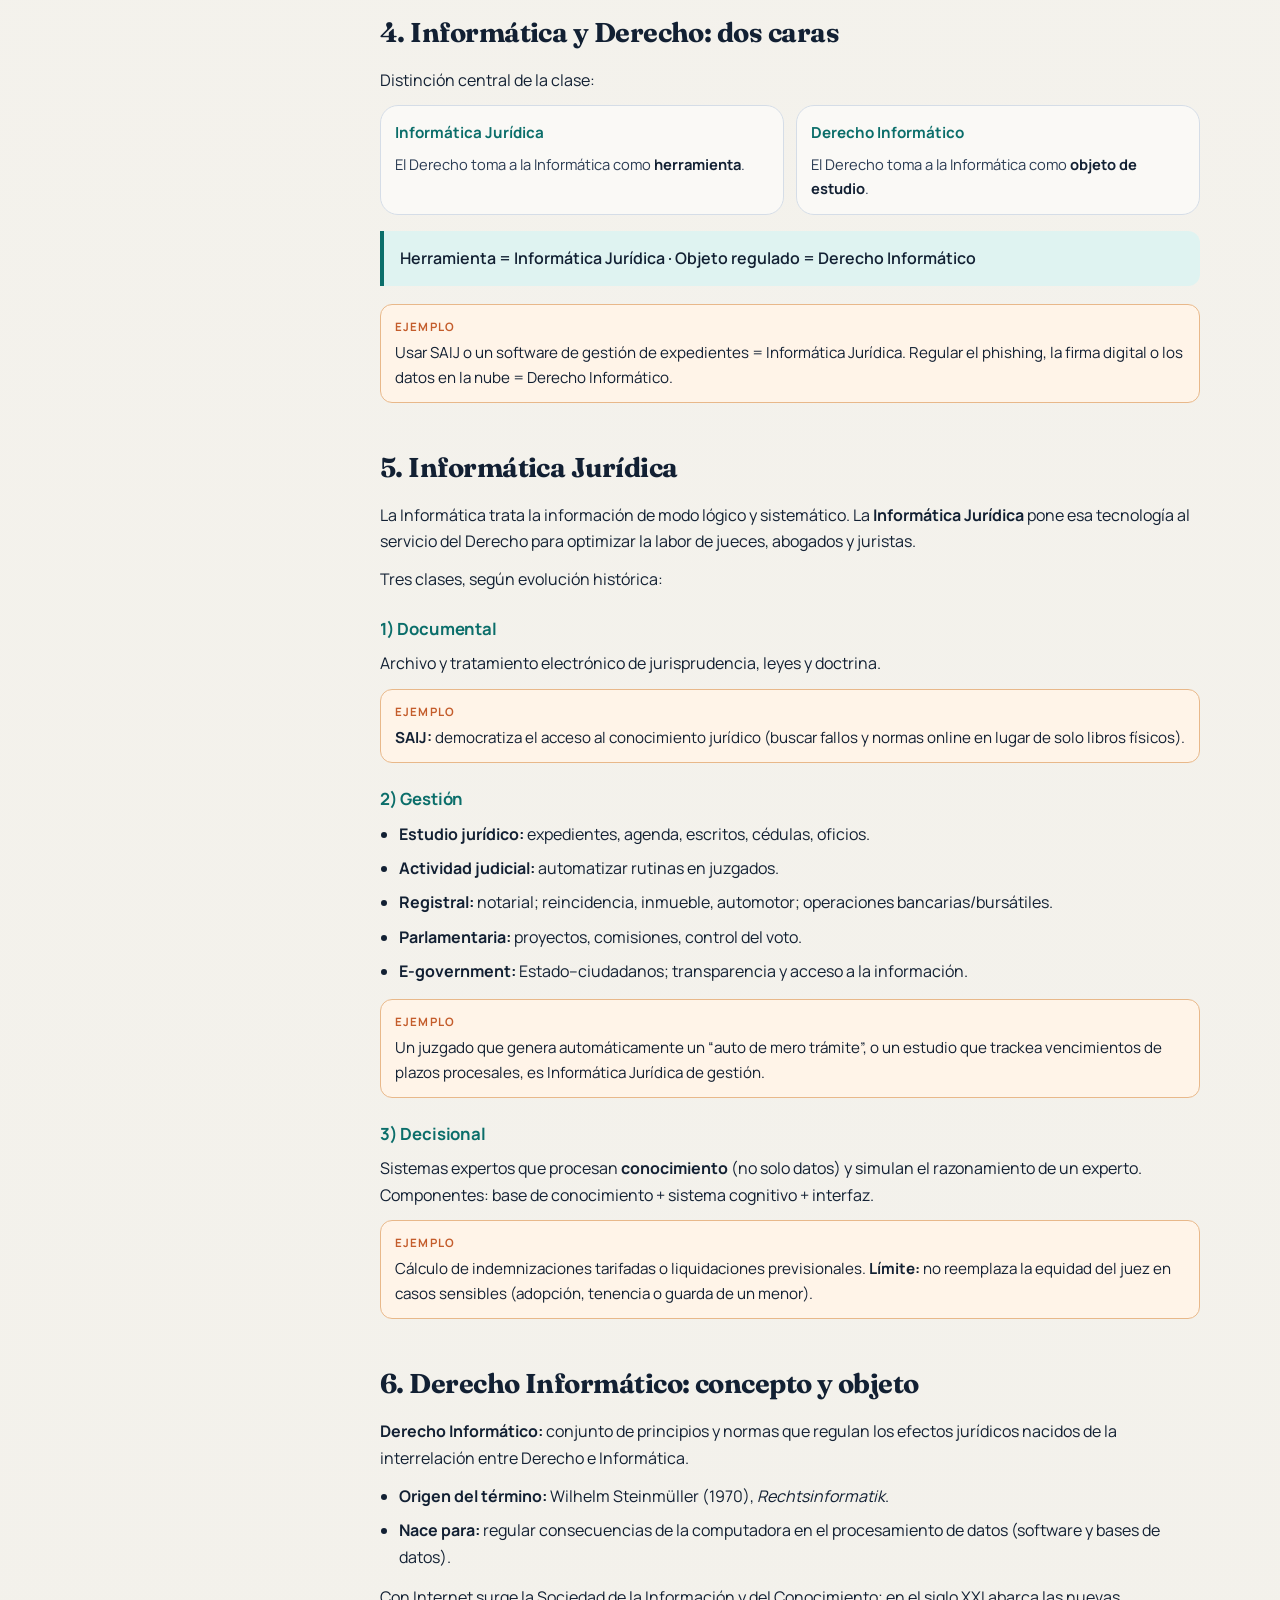
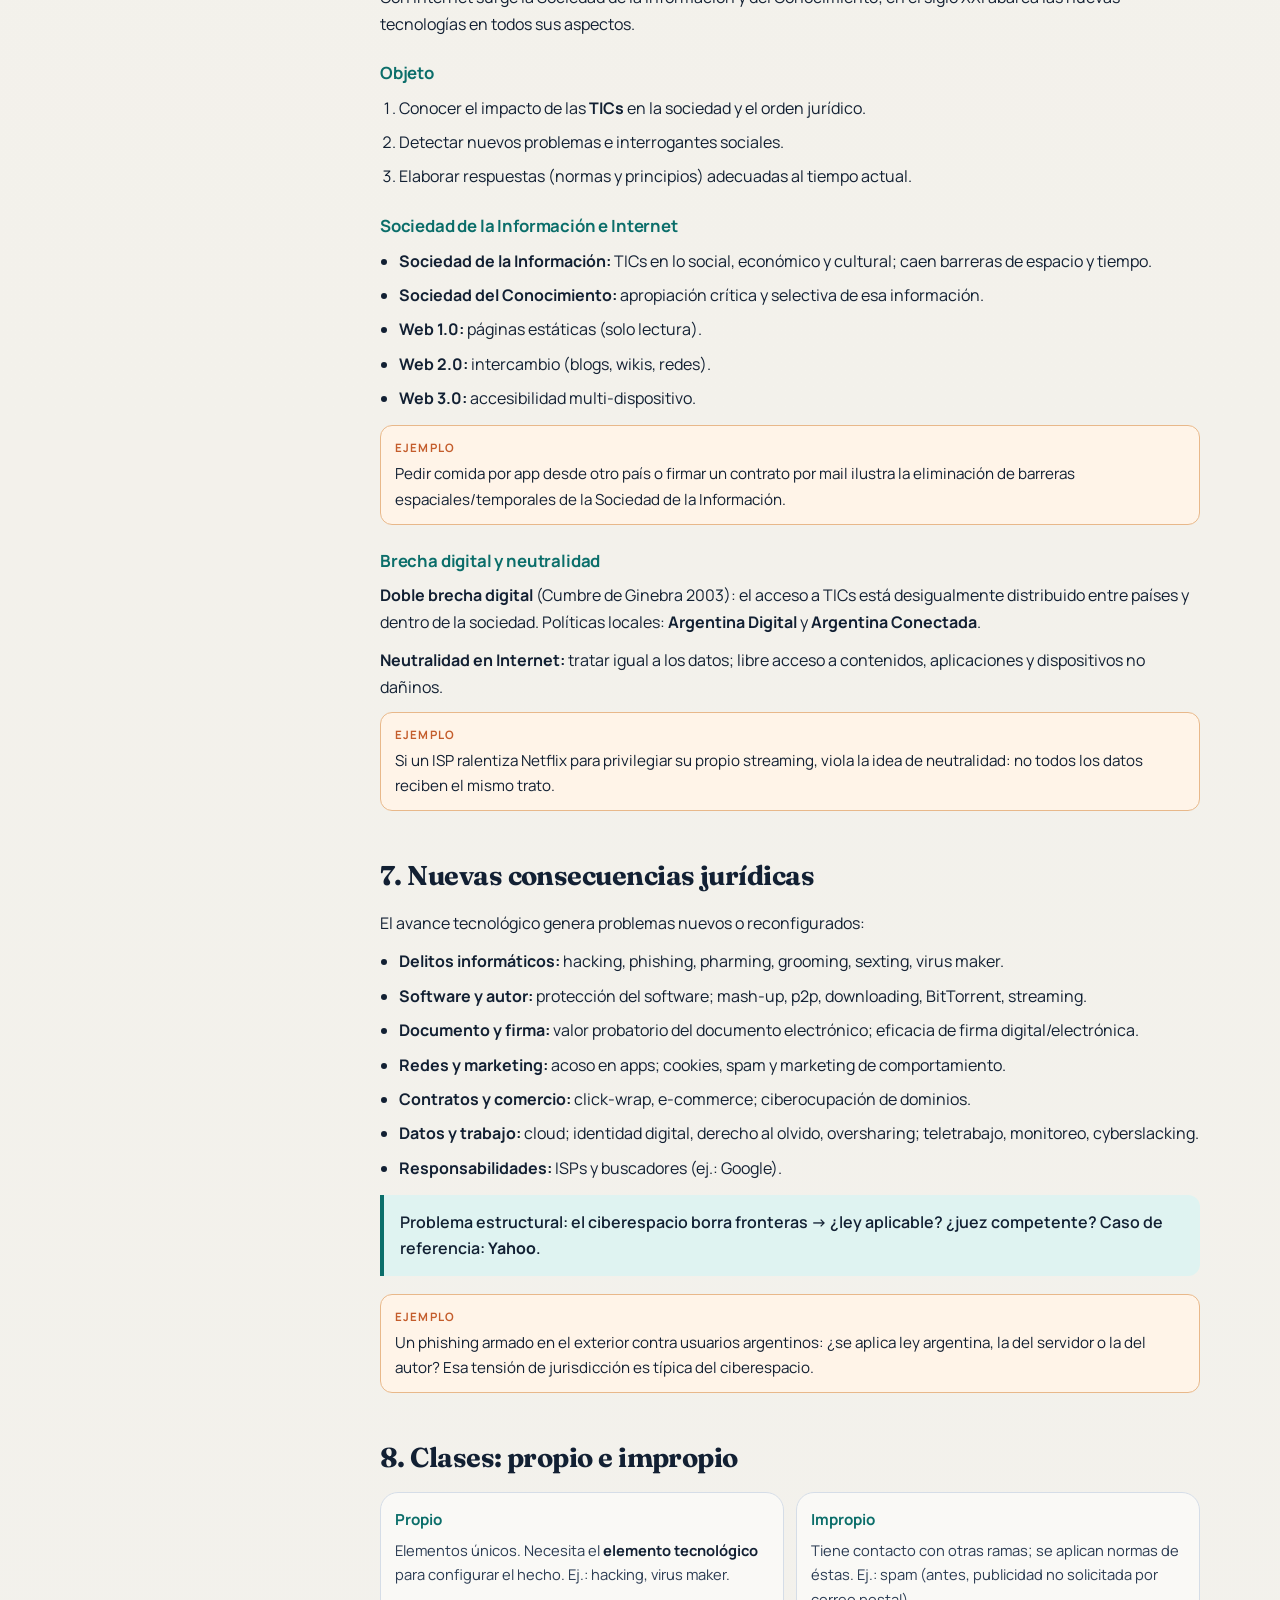
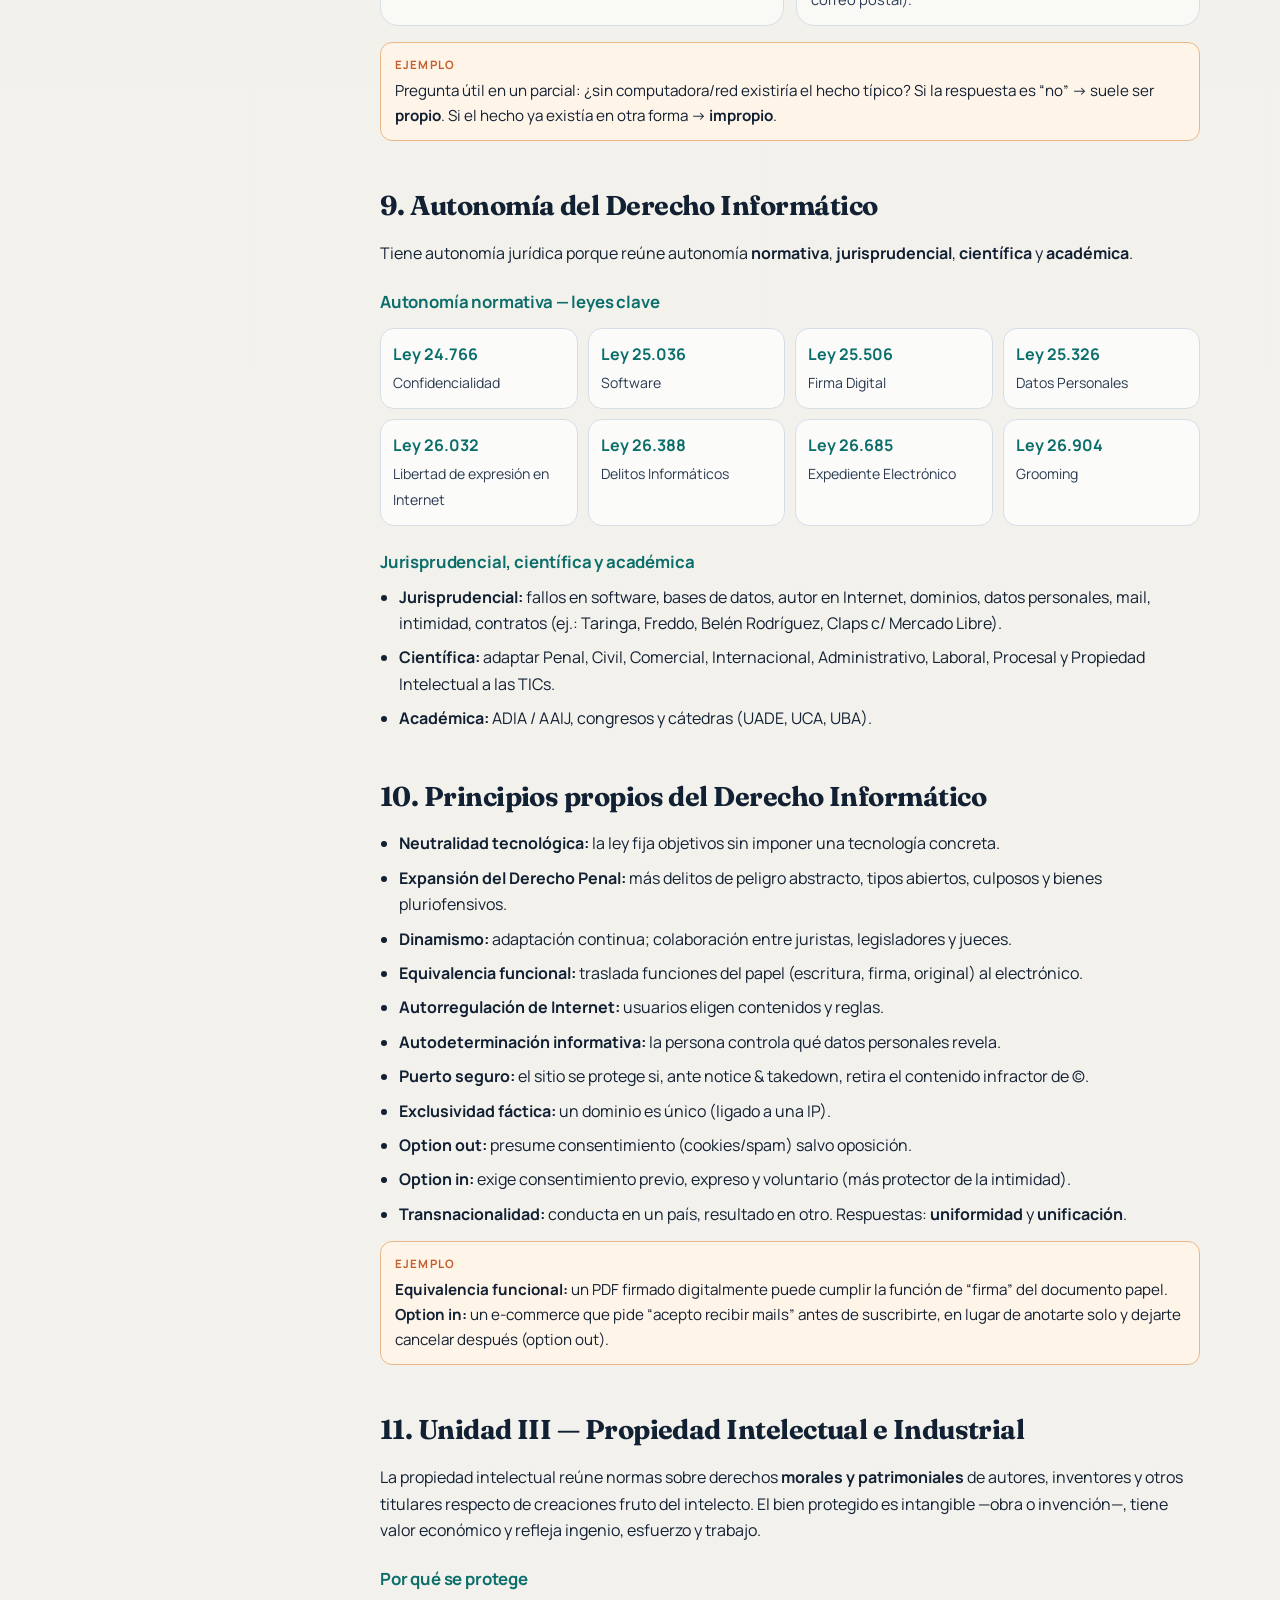
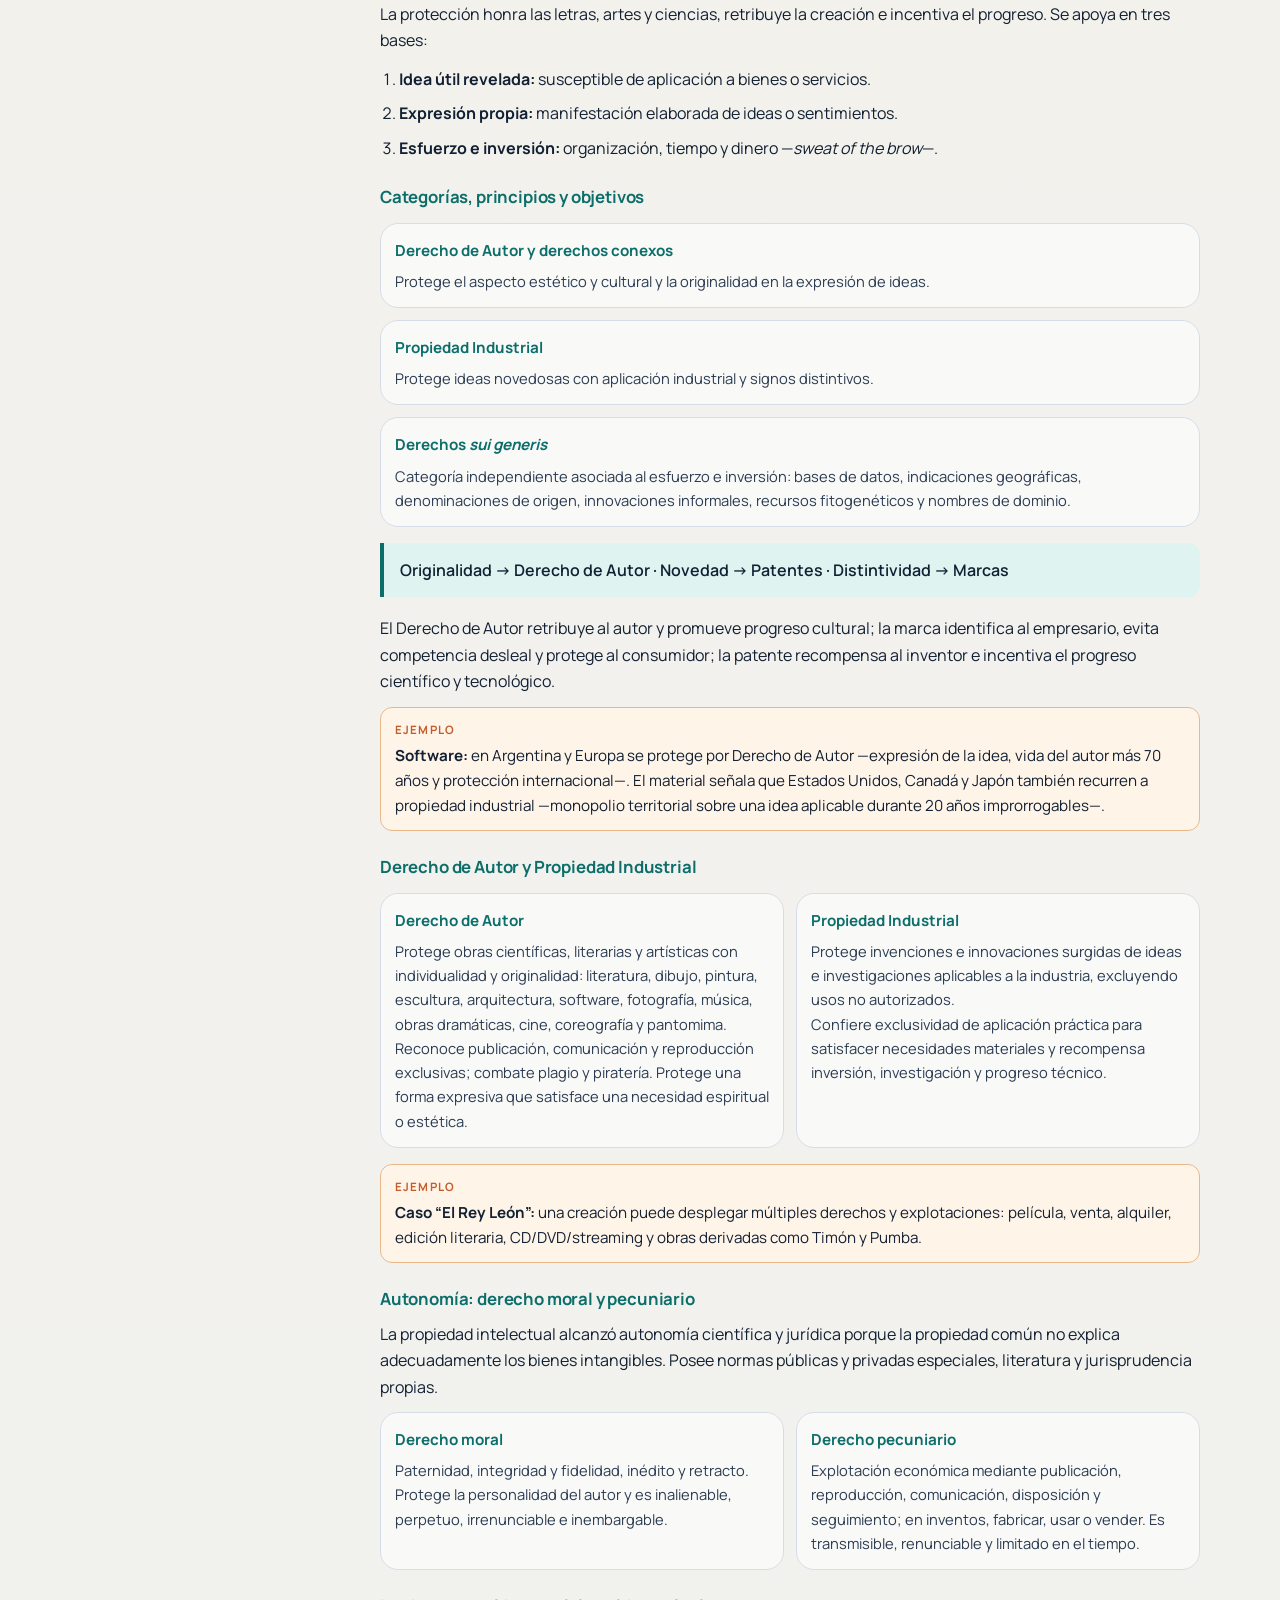
==== commit 62a0f169: "Eliminar apartado histórico de Propiedad Intelectual" ====
--- a/Derecho Informático/Resumen_Clase_1_Derecho_Informatico.html
+++ b/Derecho Informático/Resumen_Clase_1_Derecho_Informatico.html
@@ -452,7 +452,6 @@
             </div>
             <ul class="toc-subs">
               <li><a href="#categorias-pi">Categorías y principios</a></li>
-              <li><a href="#historia-pi">Historia y tratados</a></li>
               <li><a href="#autor-industrial">Autor vs. propiedad industrial</a></li>
               <li><a href="#derechos-pi">Derechos moral y pecuniario</a></li>
               <li><a href="#obra-protegida">Obra protegida y plagio</a></li>
@@ -1116,25 +1115,6 @@
           <div class="formula">Originalidad → Derecho de Autor · Novedad → Patentes · Distintividad → Marcas</div>
           <p>El Derecho de Autor retribuye al autor y promueve progreso cultural; la marca identifica al empresario, evita competencia desleal y protege al consumidor; la patente recompensa al inventor e incentiva el progreso científico y tecnológico.</p>
           <div class="ejemplo"><strong>Software:</strong> en Argentina y Europa se protege por Derecho de Autor —expresión de la idea, vida del autor más 70 años y protección internacional—. El material señala que Estados Unidos, Canadá y Japón también recurren a propiedad industrial —monopolio territorial sobre una idea aplicable durante 20 años improrrogables—.</div>
-
-          <h3 id="historia-pi">Origen histórico, tratados y bases argentinas</h3>
-          <ul>
-            <li><strong>Marcas:</strong> desde signos de artesanos y origen en Grecia, Roma, China, Egipto y Mesopotamia, pasando por el control de corporaciones medievales hasta el régimen contemporáneo posterior a la Revolución Francesa.</li>
-            <li><strong>Patentes:</strong> antecedentes en técnicas de seda; Estatuto de Venecia de 1474 —protección por diez años— y Estatuto de Monopolios de 1623 —verdadero y primer inventor—, seguido por leyes de Francia y EE. UU.</li>
-            <li><strong>Derecho de Autor:</strong> nace con la imprenta de Gutenberg, el sistema de privilegios de editores, su extensión al teatro isabelino y el Estatuto de la Reina Ana de 1710, primera norma de copyright.</li>
-            <li><strong>Edmond Picard:</strong> acuñó “Derechos Intelectuales” para autor, patentes, diseños/modelos y marcas/enseñas.</li>
-          </ul>
-          <p>Tratados principales: Convenio de París de 1883 para Propiedad Industrial; Convenio de Berna de 1886 para obras literarias y artísticas; Convención Universal de Ginebra de 1952; Convenio de Estocolmo de 1967 que crea la OMPI; Convención de Roma de 1961 para intérpretes, fonogramas y radiodifusión; ADPIC/TRIPs de 1994; y Tratado OMPI sobre Derecho de Autor de 1996.</p>
-          <p>La Constitución de 1853 reconoce al autor o inventor como propietario exclusivo por el plazo legal. El art. 75 inc. 19, incorporado en 1994, protege identidad y pluralidad cultural, libre creación y circulación, patrimonio artístico, espacios culturales y audiovisuales, e investigación y desarrollo científico-tecnológico.</p>
-          <div class="laws">
-            <div class="law"><code>Ley 11.723</code><span>Derecho de Autor</span></div>
-            <div class="law"><code>Dec.-Ley 6673/63</code><span>Diseños y modelos industriales</span></div>
-            <div class="law"><code>Ley 22.362</code><span>Marcas y designaciones</span></div>
-            <div class="law"><code>Ley 24.481</code><span>Patentes y modelos de utilidad</span></div>
-            <div class="law"><code>Ley 24.633</code><span>Circulación internacional de obras de arte</span></div>
-            <div class="law"><code>Ley 24.766</code><span>Secreto comercial</span></div>
-          </div>
-          <p>El material contrasta el antiguo art. 1272 del Código Civil con el art. 464 del Código Civil y Comercial: la propiedad intelectual, artística o industrial puede ser bien propio según el momento de publicación, conclusión, patente o registro; el derecho moral siempre es personal del autor.</p>
 
           <h3 id="autor-industrial">Derecho de Autor y Propiedad Industrial</h3>
           <div class="grid-2">
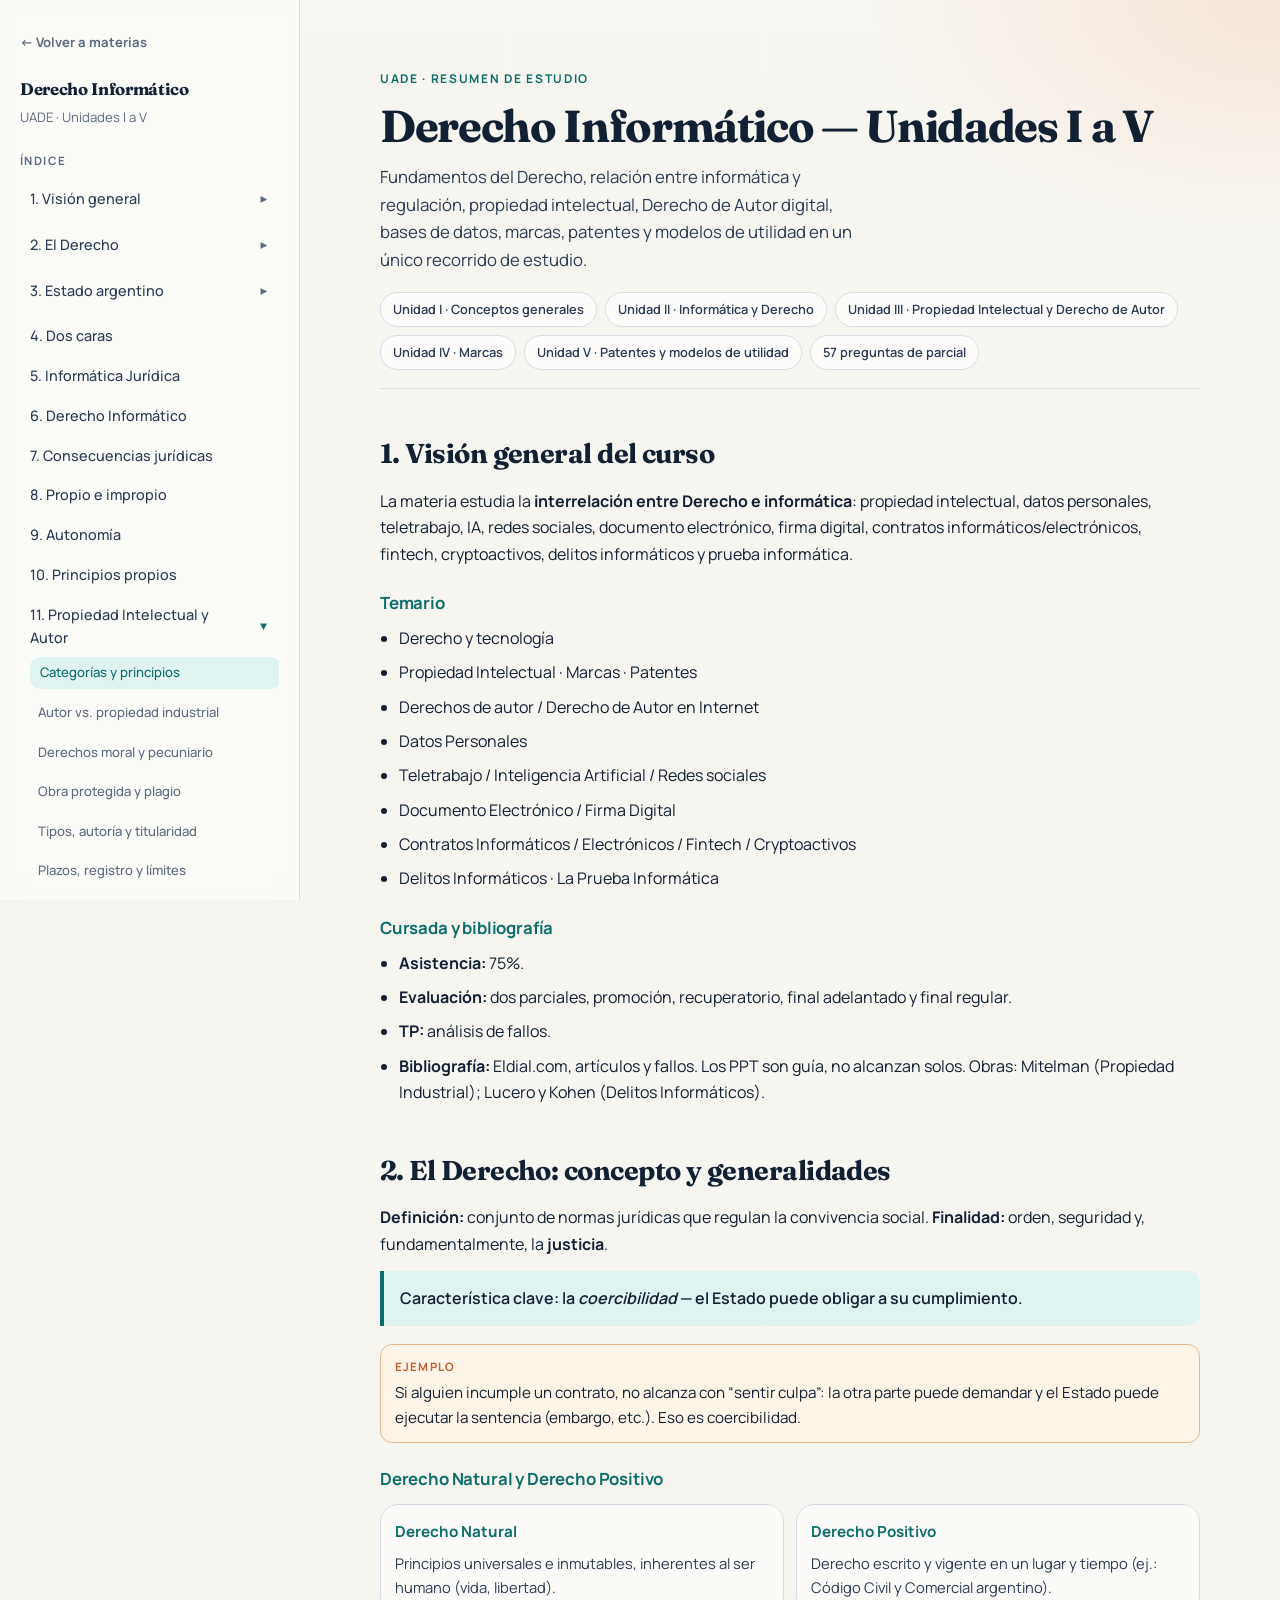
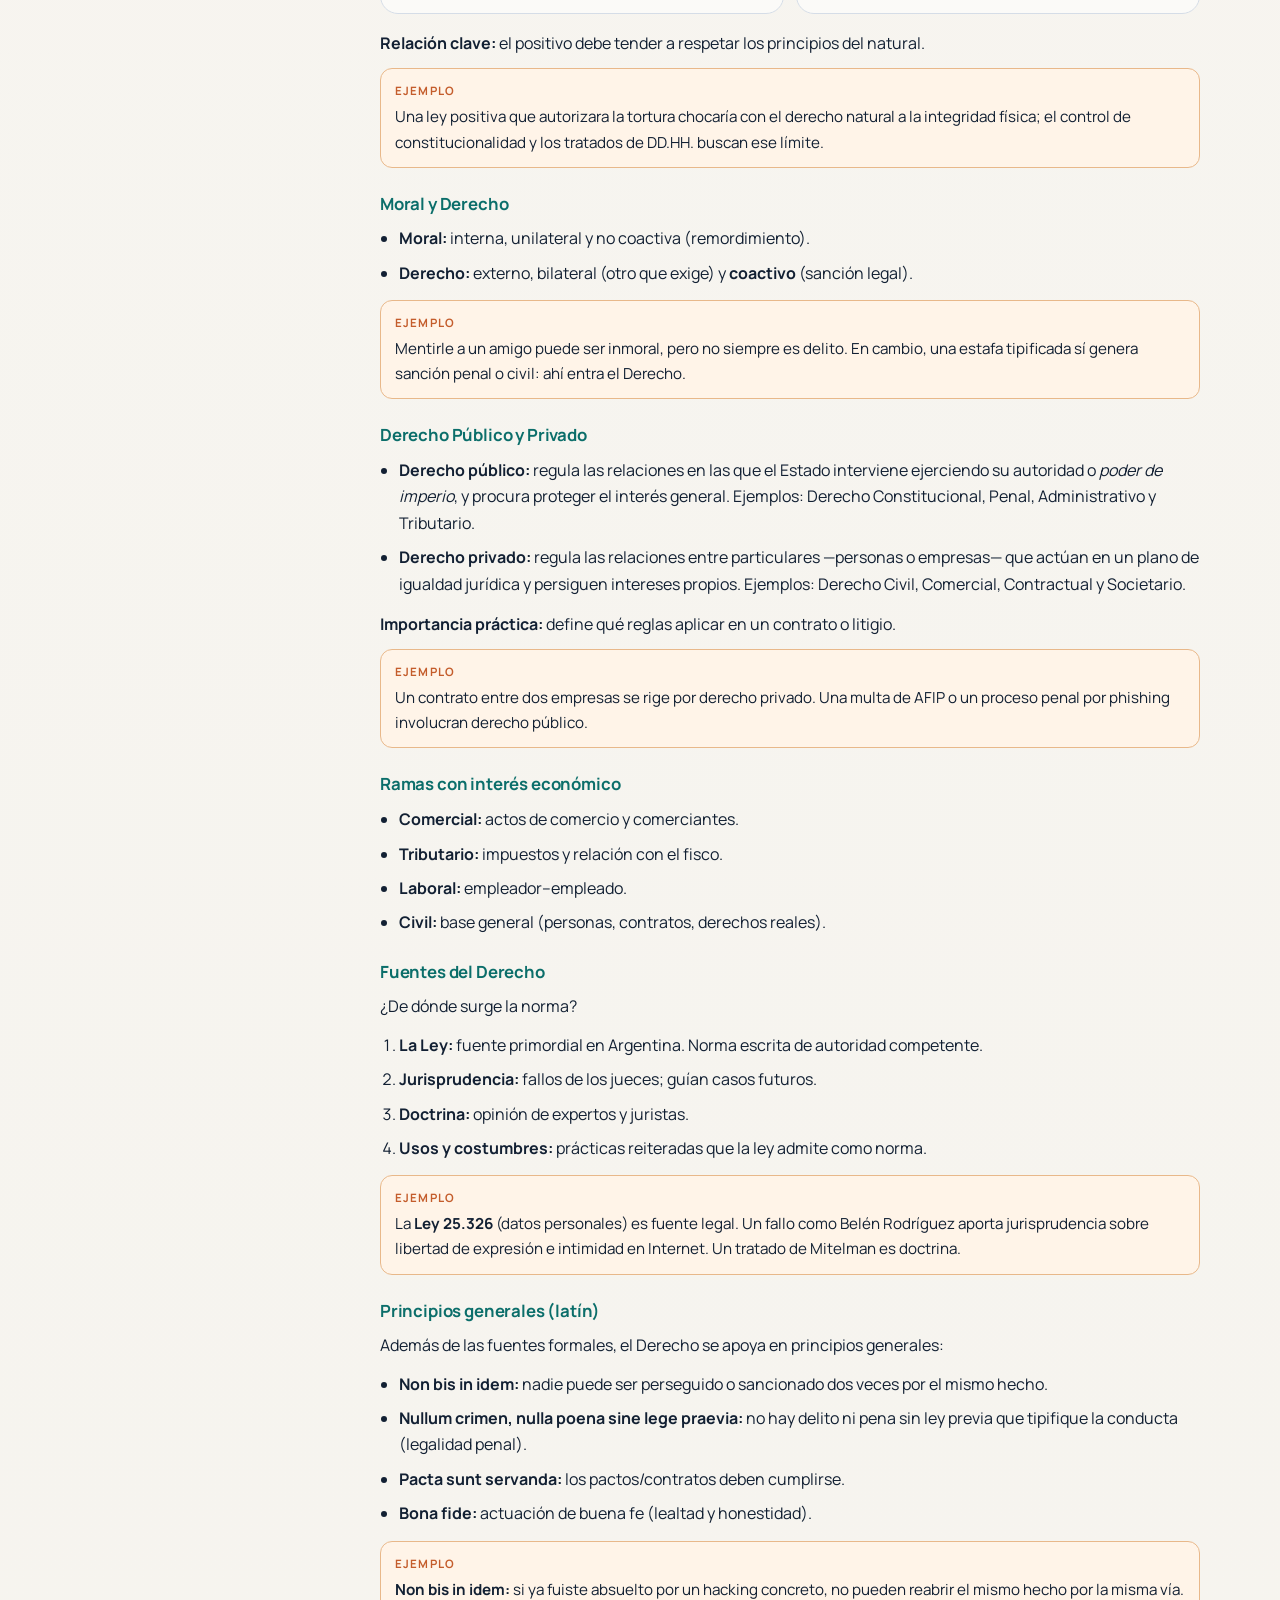
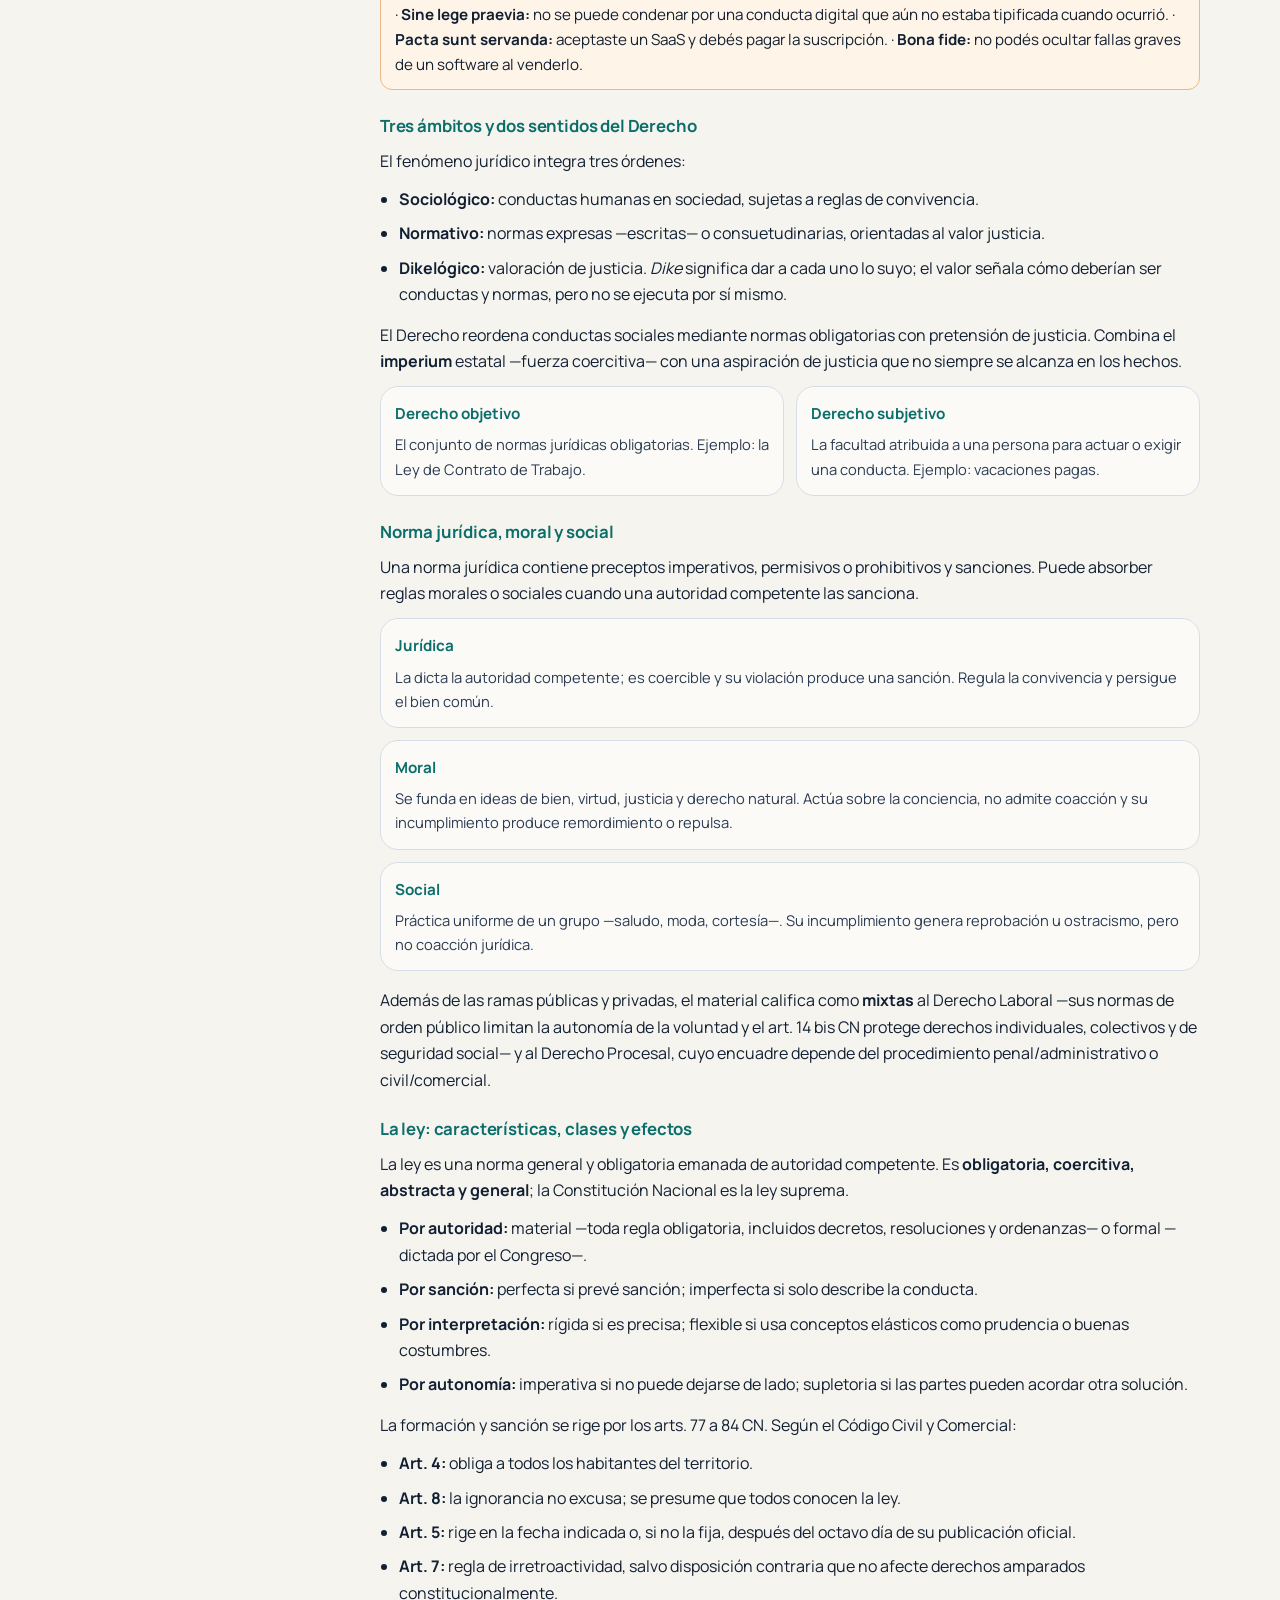
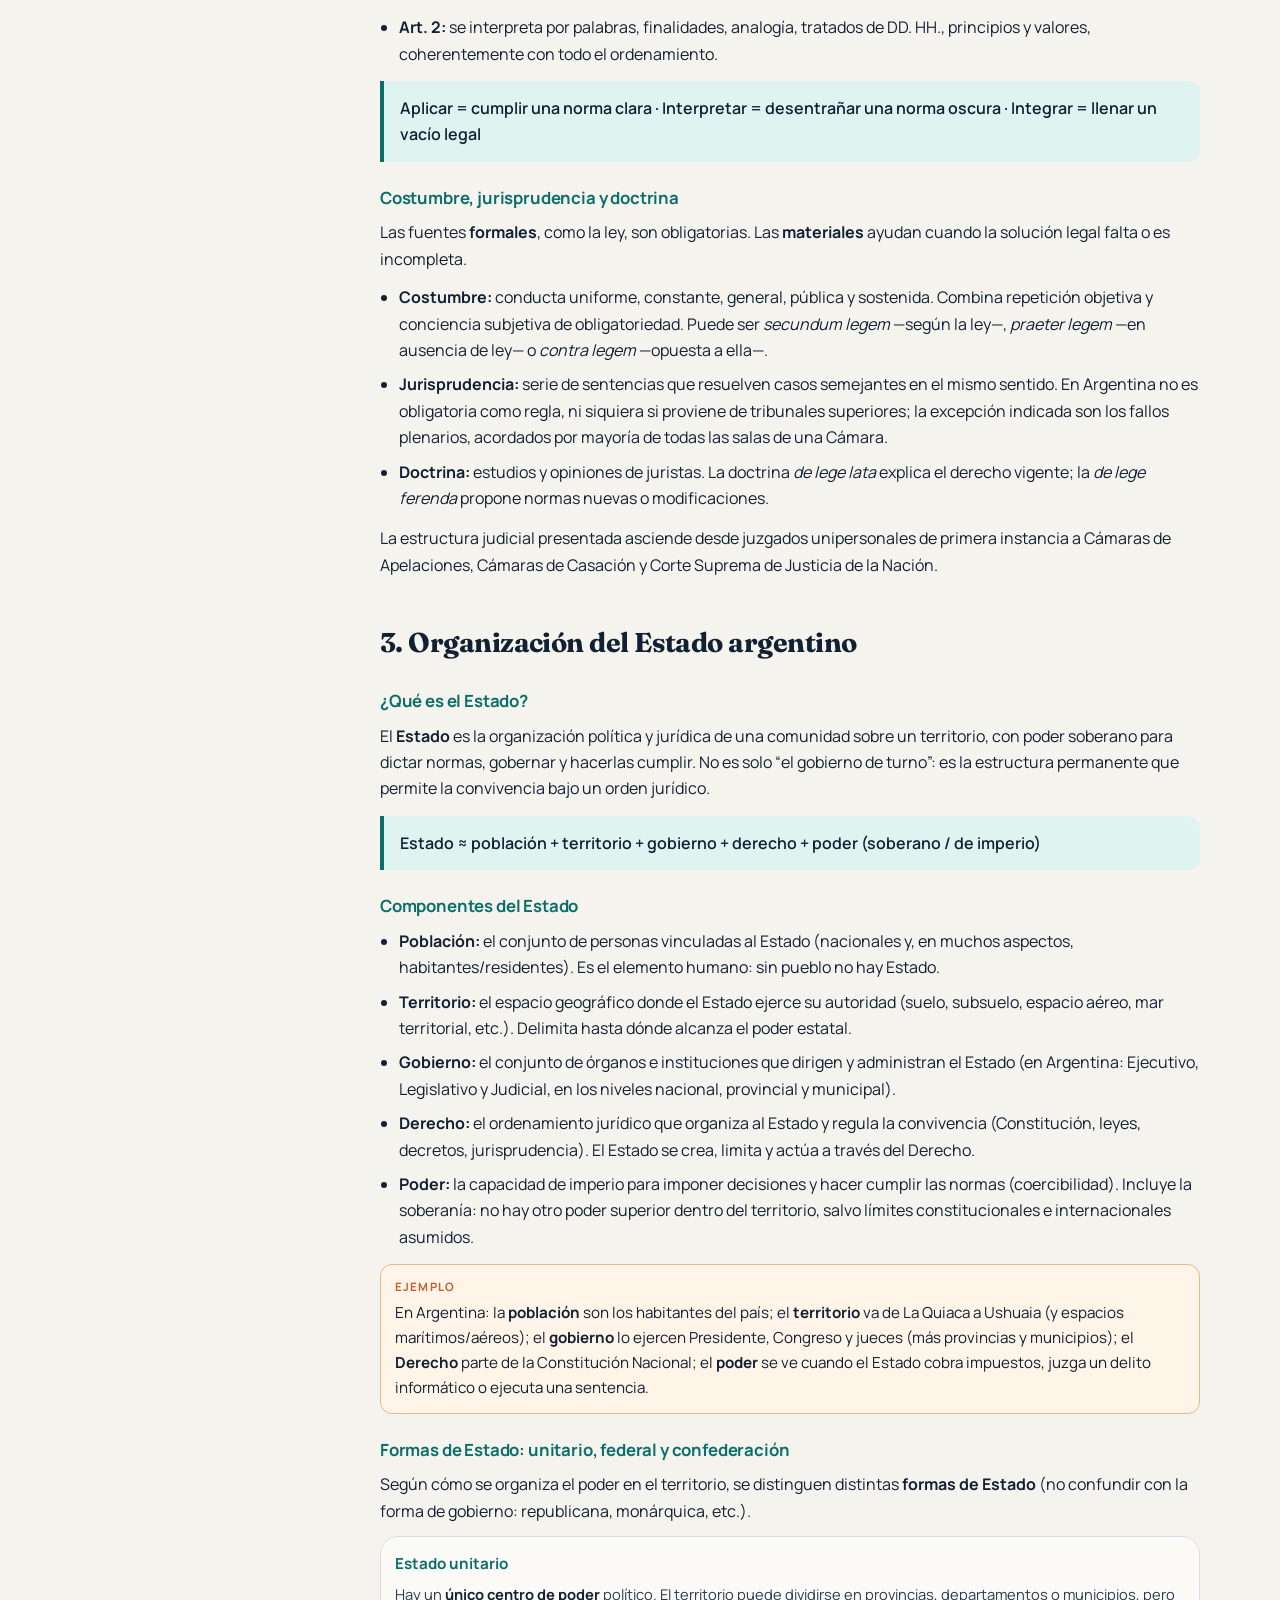
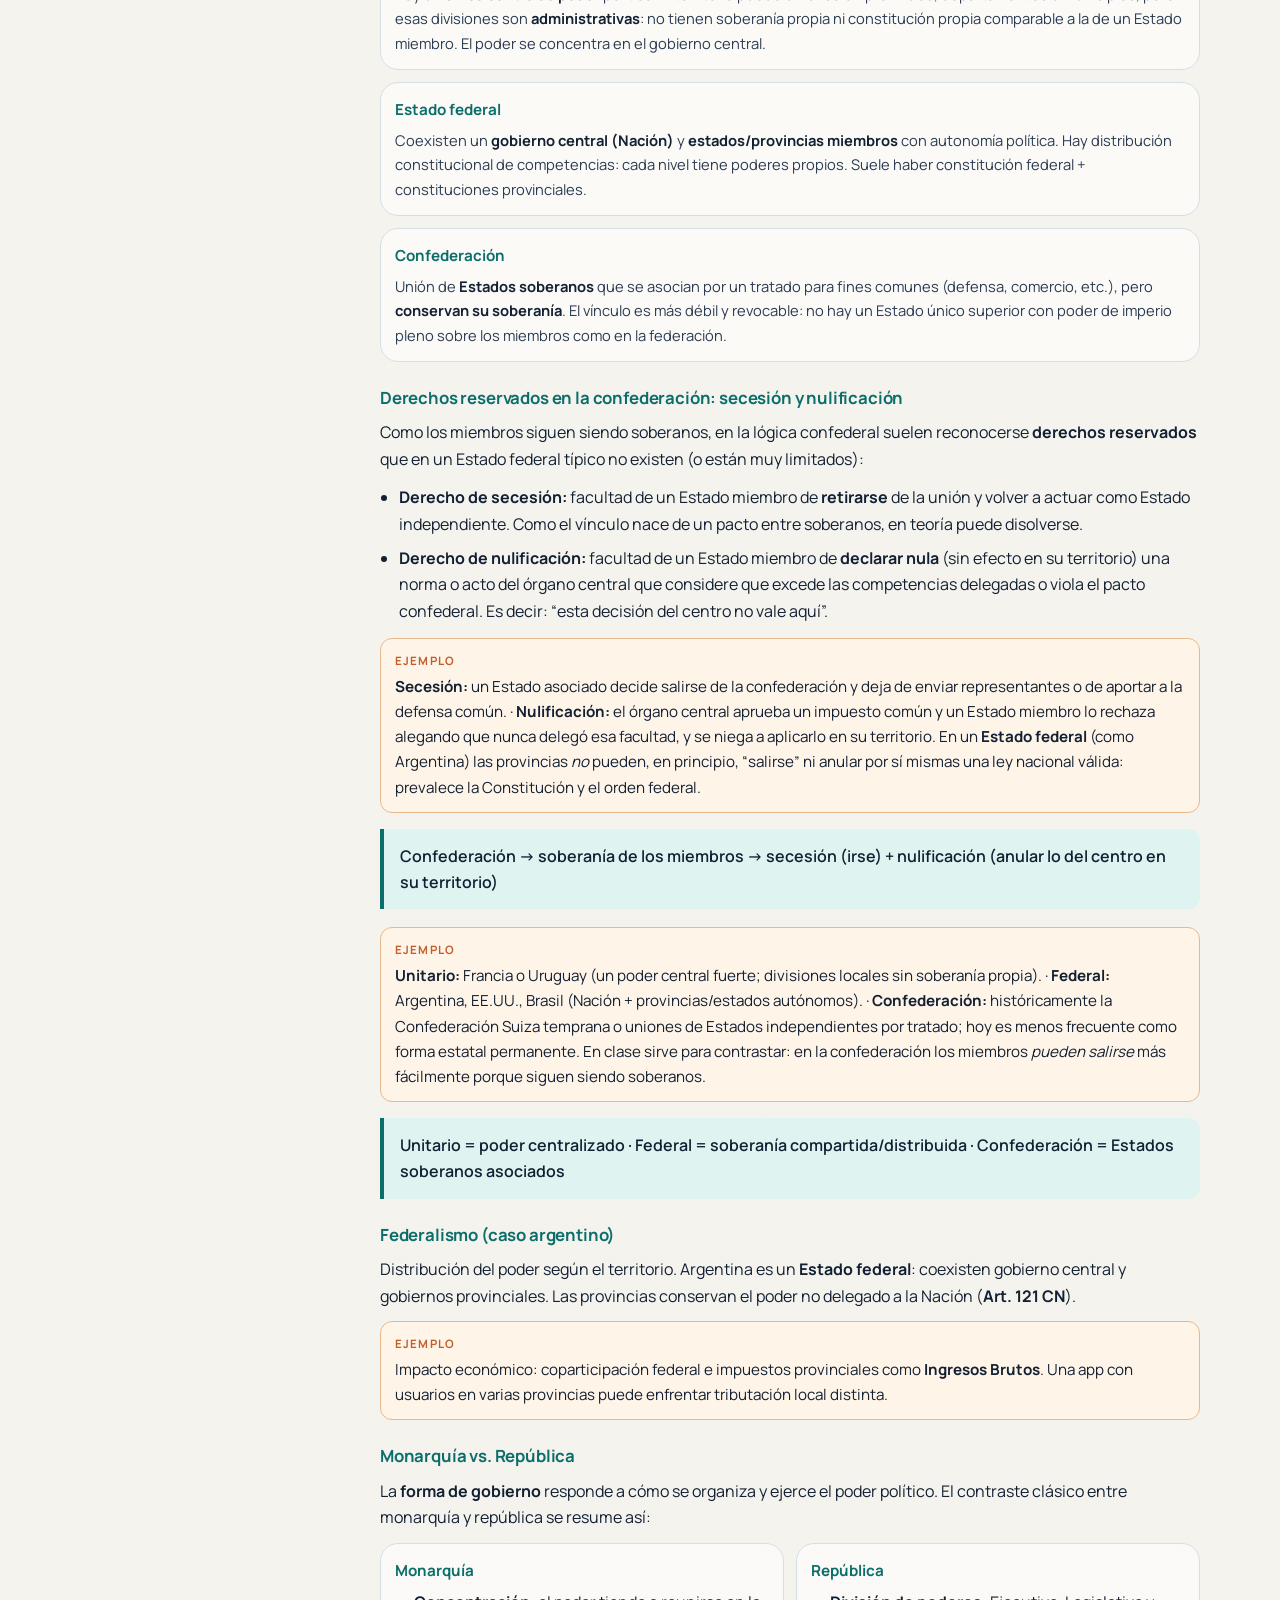
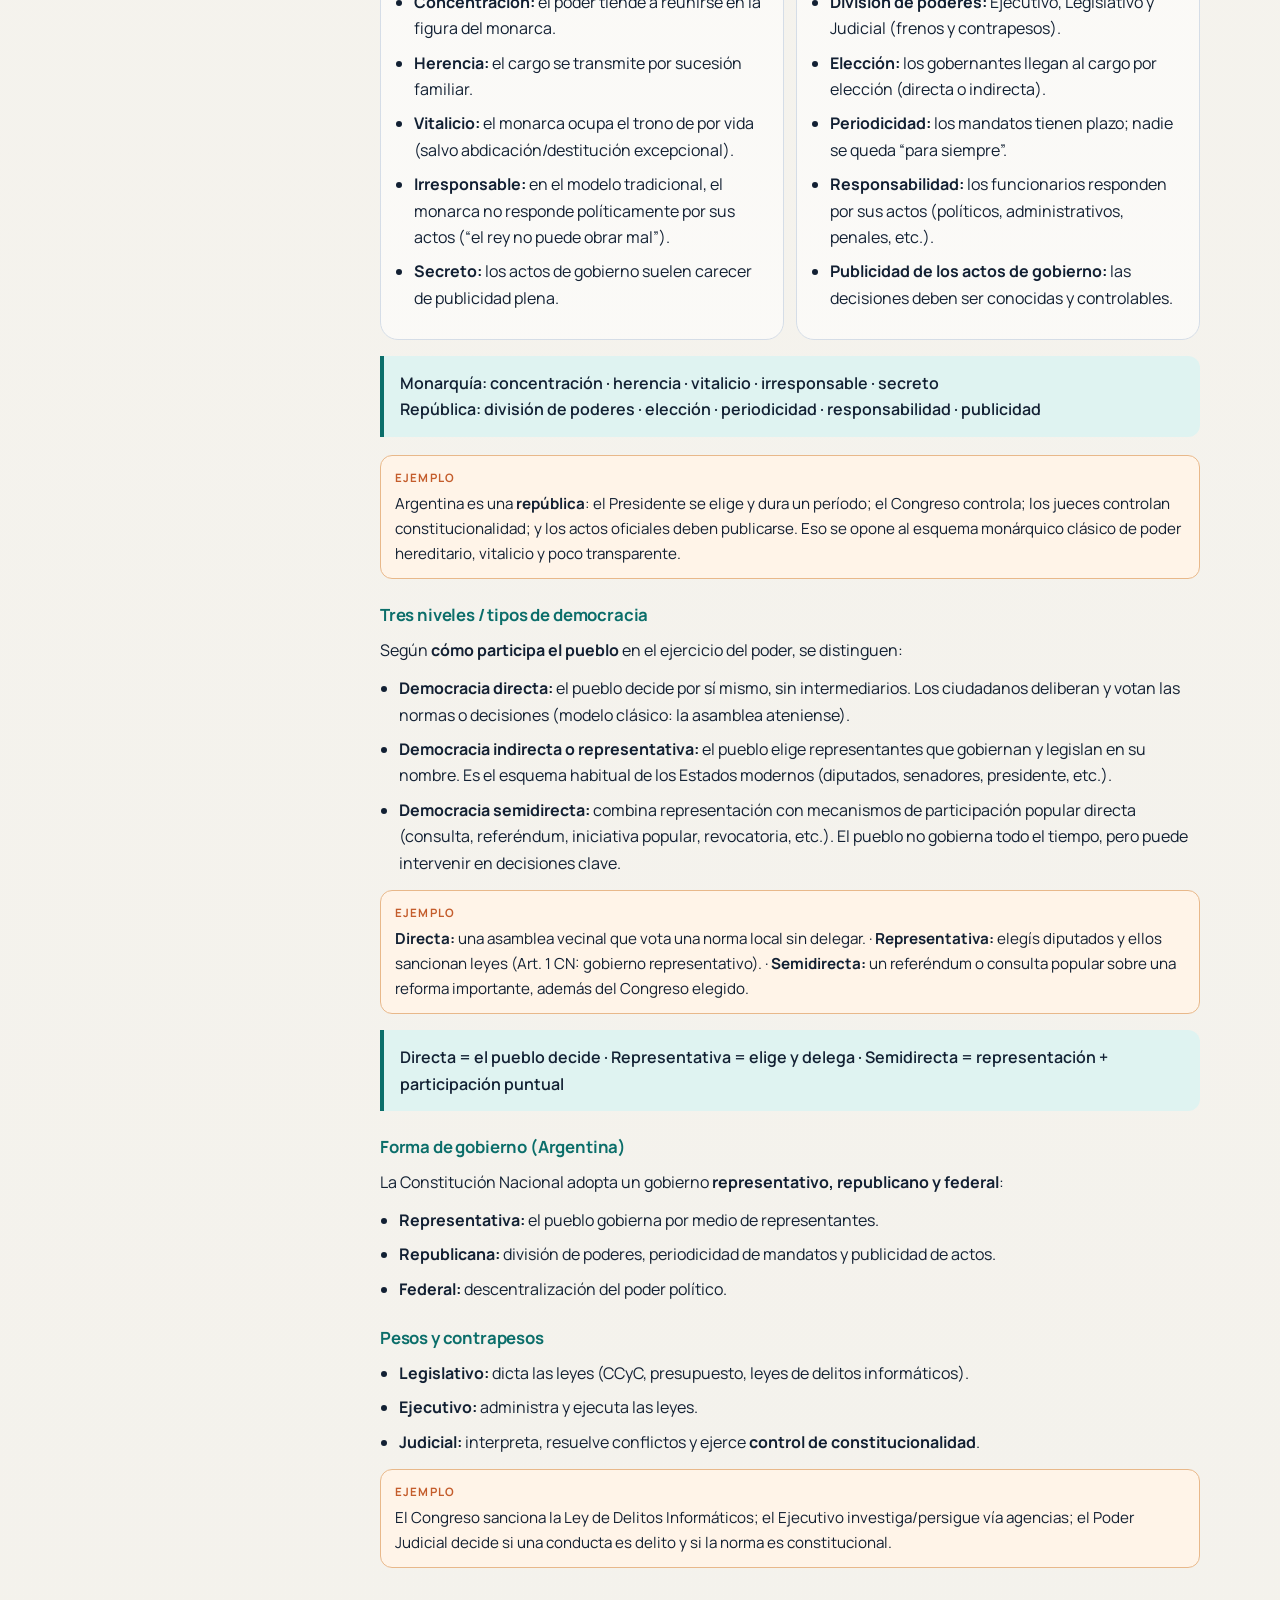
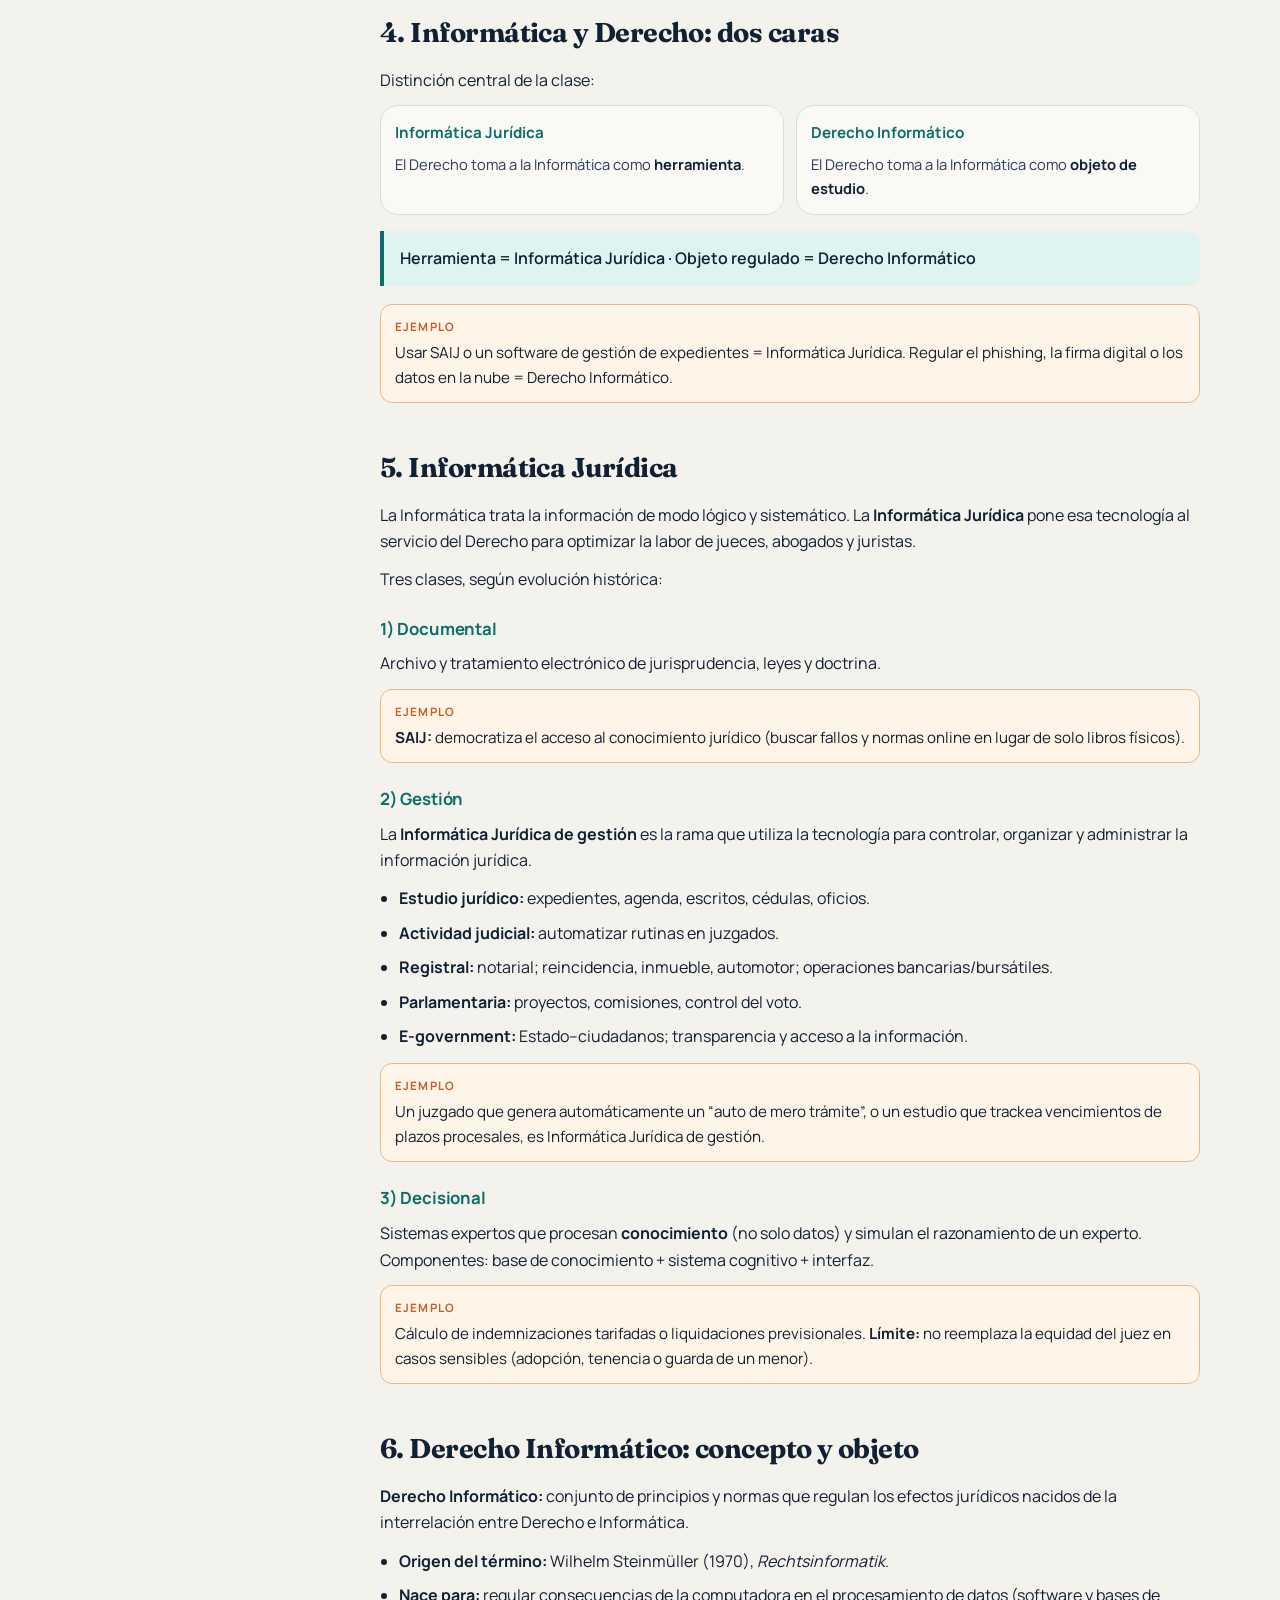
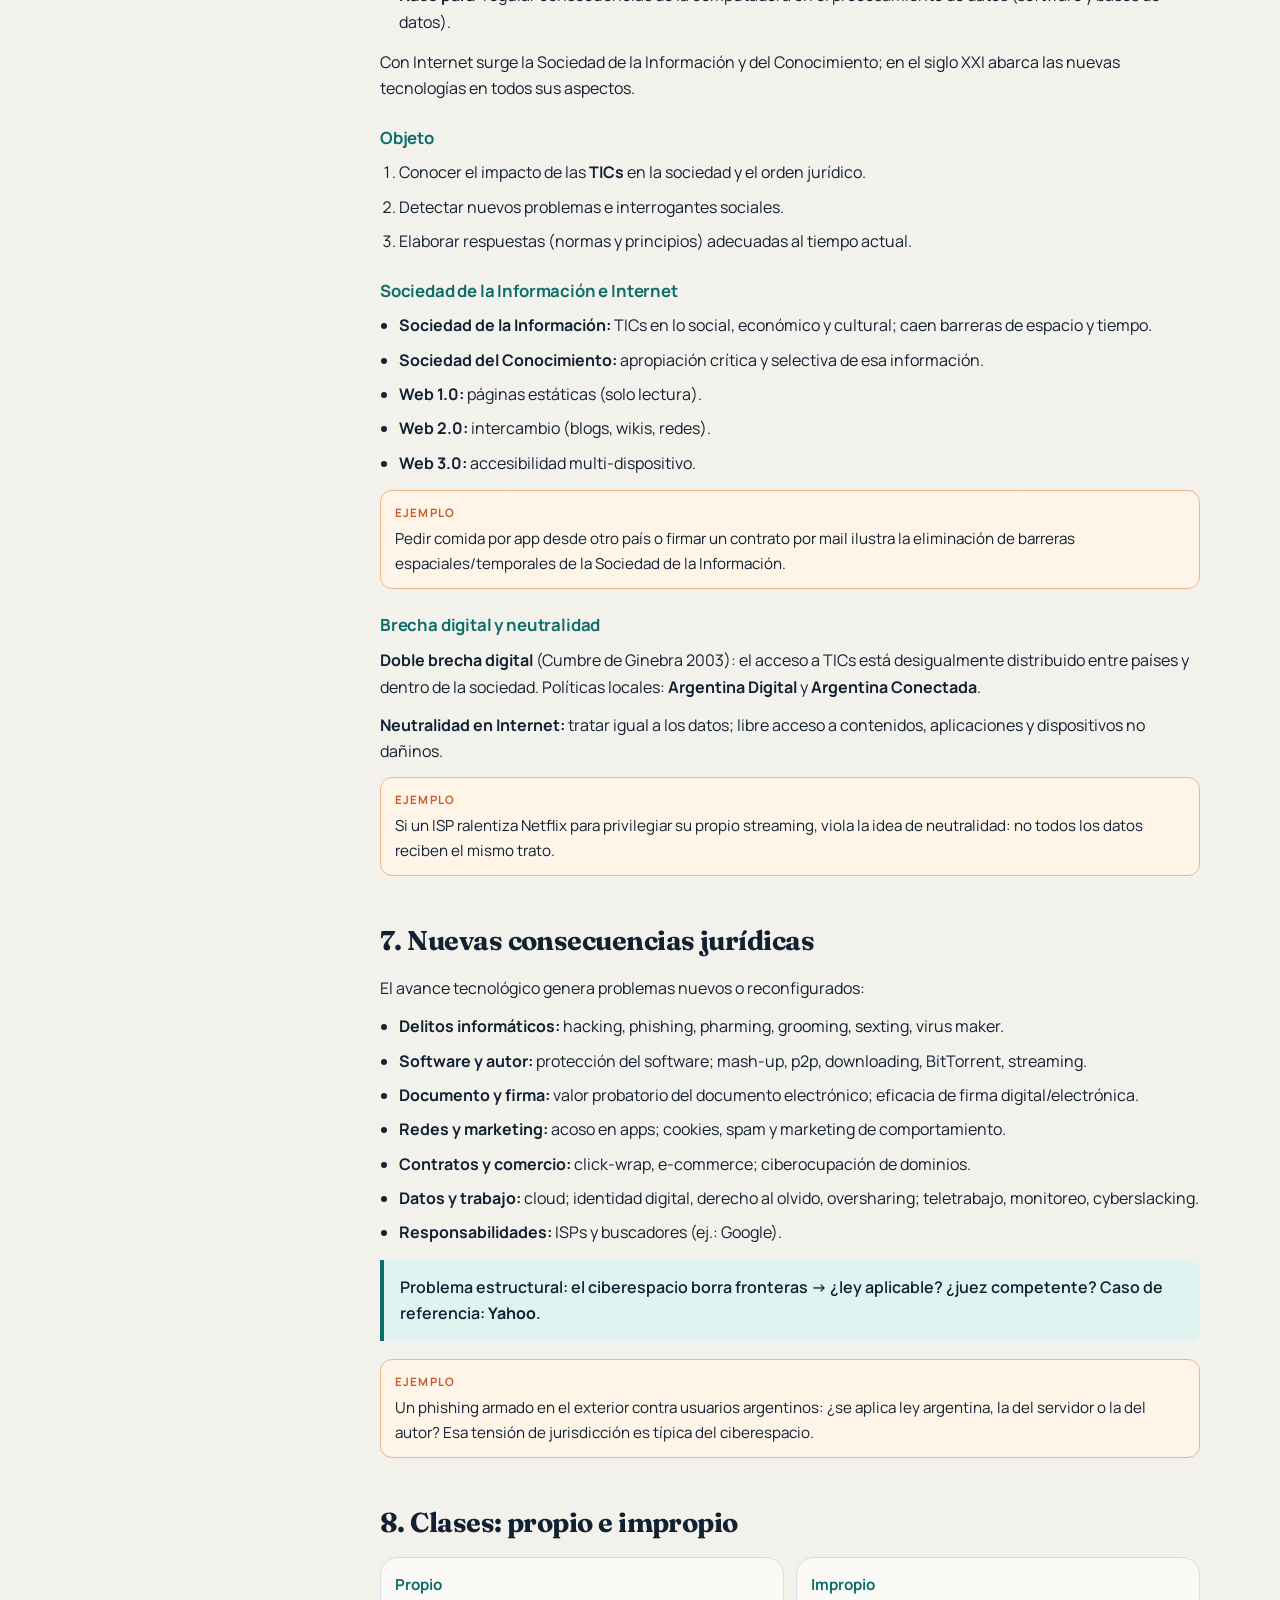
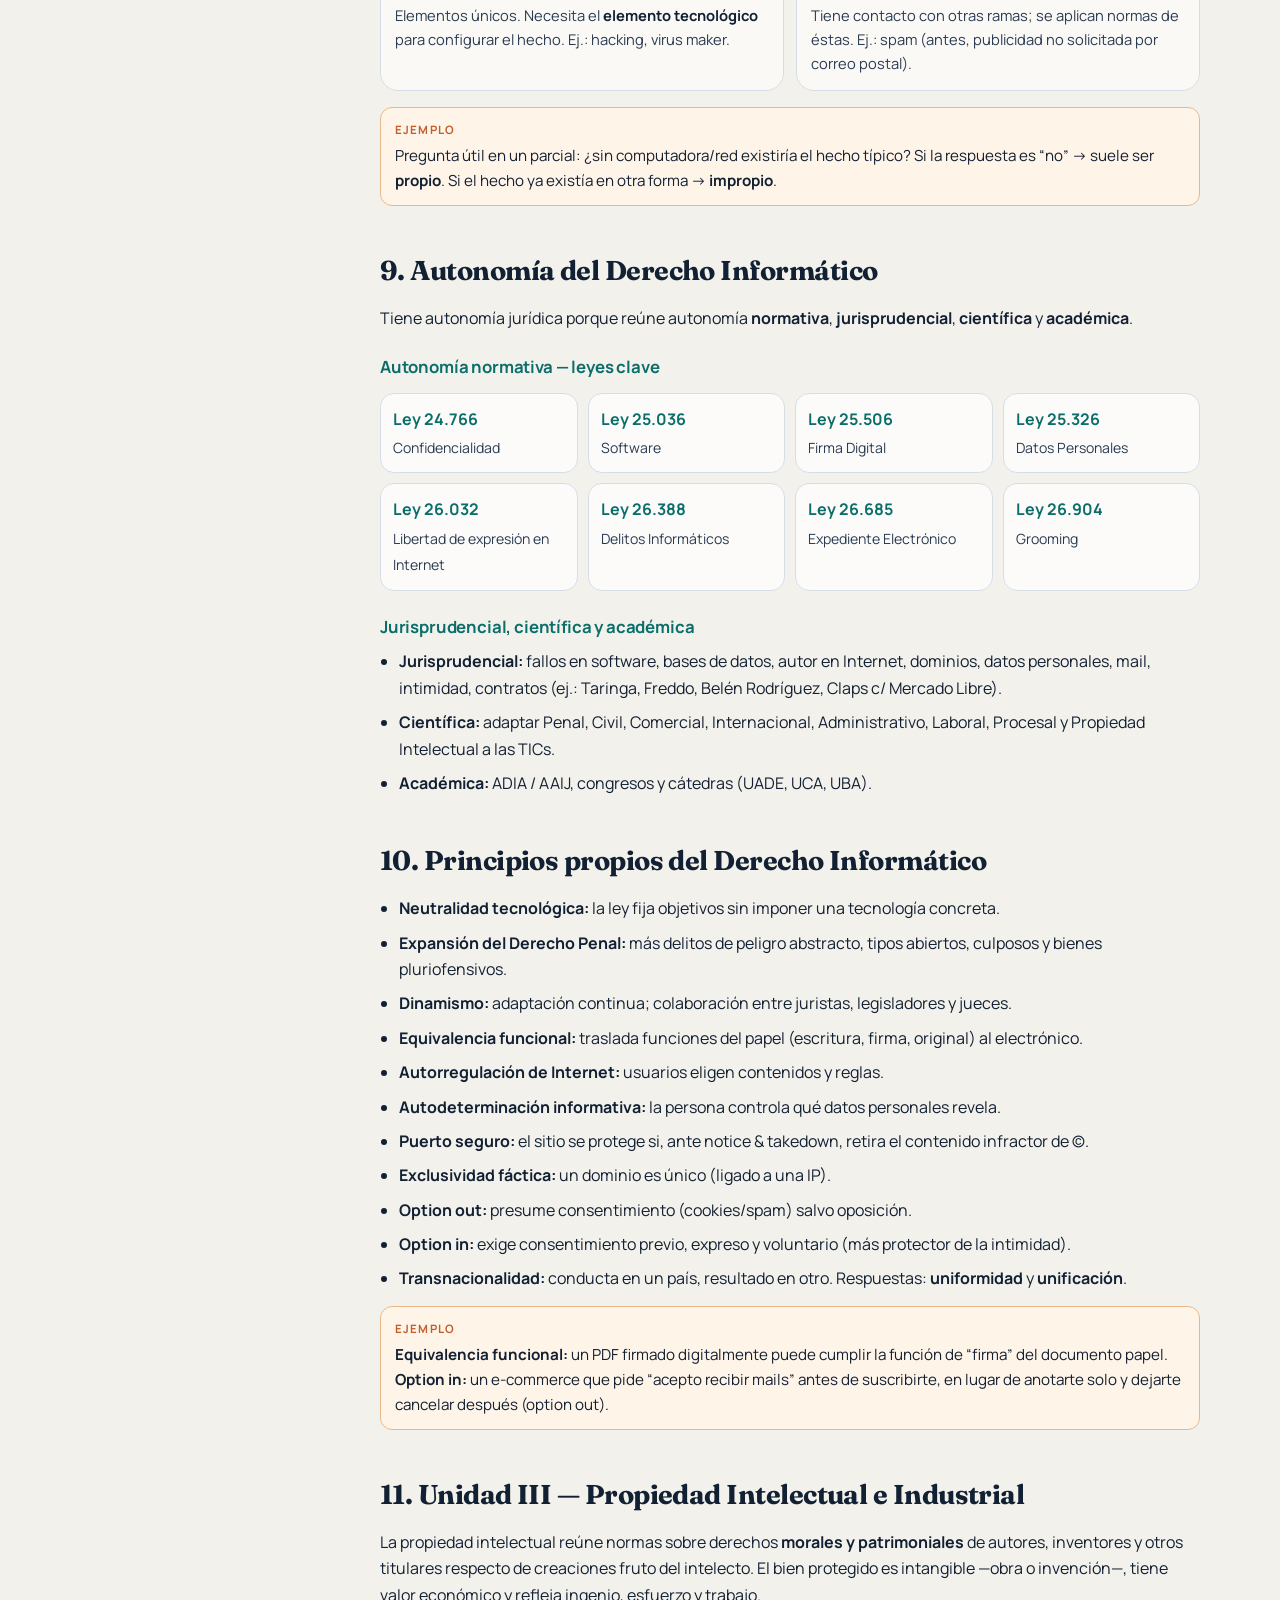
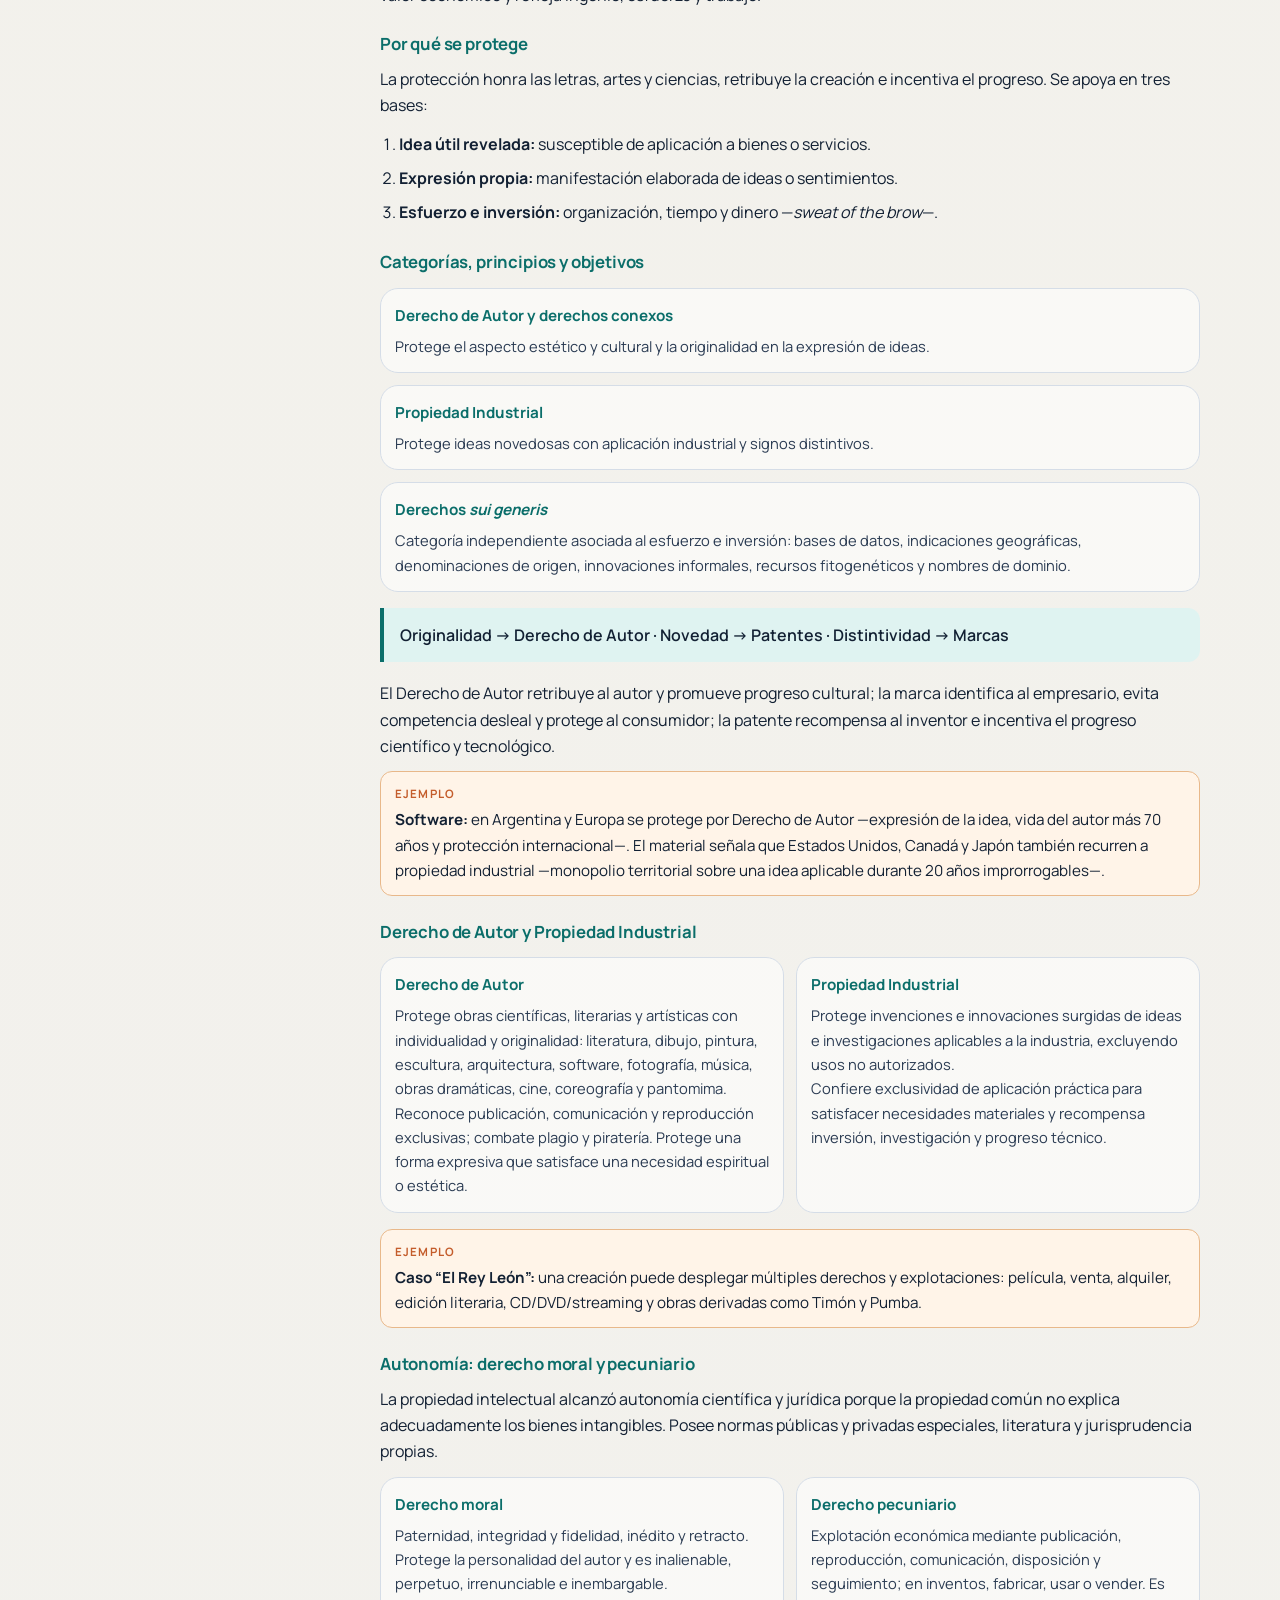
==== commit 094664cd: "Agregar preguntas de parcial de Derecho Informático" ====
--- a/Derecho Informático/Resumen_Clase_1_Derecho_Informatico.html
+++ b/Derecho Informático/Resumen_Clase_1_Derecho_Informatico.html
@@ -340,6 +340,38 @@
 
     .key-list li { padding-left: 2px; }
 
+    .quiz {
+      padding: 18px;
+      margin: 16px 0 24px;
+      border-radius: var(--radius);
+      background: #172a35;
+      color: #edf5f7;
+      box-shadow: var(--shadow);
+    }
+    .quiz details {
+      padding: 11px 0;
+      border-bottom: 1px solid rgba(255,255,255,.13);
+    }
+    .quiz details:last-child { border-bottom: 0; }
+    .quiz summary {
+      cursor: pointer;
+      font-weight: 700;
+      line-height: 1.45;
+    }
+    .quiz summary::marker { color: #76d2cb; }
+    .quiz p,
+    .quiz ol {
+      margin: 10px 0 2px;
+      color: rgba(255,255,255,.82);
+    }
+    .quiz ol { padding-left: 1.65rem; }
+    .quiz li { margin-bottom: 6px; }
+    .quiz strong { color: #fff; }
+    .quiz .respuesta {
+      padding-top: 10px;
+      border-top: 1px dashed rgba(255,255,255,.18);
+    }
+
     footer {
       margin-top: 48px;
       padding-top: 18px;
@@ -509,6 +541,17 @@
             </ul>
           </li>
           <li><a href="#ideas">16. Ideas clave</a></li>
+          <li class="toc-group">
+            <div class="toc-row">
+              <a href="#preguntas-parcial">17. Preguntas de parcial</a>
+              <button type="button" class="acc-btn" aria-expanded="false" aria-label="Abrir subtemas"></button>
+            </div>
+            <ul class="toc-subs">
+              <li><a href="#preguntas-tema-1">Tema 1</a></li>
+              <li><a href="#preguntas-tema-2">Tema 2</a></li>
+              <li><a href="#preguntas-tema-3">Tema 3</a></li>
+            </ul>
+          </li>
         </ul>
       </nav>
     </aside>
@@ -528,6 +571,7 @@
             <span class="chip">Unidad III · Propiedad Intelectual y Derecho de Autor</span>
             <span class="chip">Unidad IV · Marcas</span>
             <span class="chip">Unidad V · Patentes y modelos de utilidad</span>
+            <span class="chip">57 preguntas de parcial</span>
           </div>
         </header>
 
@@ -942,6 +986,7 @@
           </div>
 
           <h3>2) Gestión</h3>
+          <p>La <strong>Informática Jurídica de gestión</strong> es la rama que utiliza la tecnología para controlar, organizar y administrar la información jurídica.</p>
           <ul>
             <li><strong>Estudio jurídico:</strong> expedientes, agenda, escritos, cédulas, oficios.</li>
             <li><strong>Actividad judicial:</strong> automatizar rutinas en juzgados.</li>
@@ -1410,8 +1455,83 @@
           </ul>
         </section>
 
+        <!-- 17 -->
+        <section id="preguntas-parcial">
+          <h2>17. Preguntas de parcial — Temas 1, 2 y 3</h2>
+          <p>Las 57 consignas de los tres temas están organizadas como acordeones. Abrí una pregunta para ver sus opciones y la respuesta razonada; dentro de cada tema se mantiene abierta una sola a la vez.</p>
+
+          <h3 id="preguntas-tema-1">Tema 1</h3>
+          <div class="quiz">
+            <details name="preguntas-tema-1"><summary>1. Ley: concepto, vigencia y retroactividad.</summary><p class="respuesta"><strong>Respuesta:</strong> la ley es una norma general, abstracta, obligatoria y coercitiva dictada por autoridad competente. Rige desde la fecha que ella determina o, si no la indica, después del octavo día de su publicación oficial. Como regla no tiene efecto retroactivo; una ley puede disponerlo expresamente siempre que no afecte derechos amparados por garantías constitucionales.</p></details>
+            <details name="preguntas-tema-1"><summary>2. Las constancias electrónicas alojadas en organismos públicos que emiten certificaciones a quien las solicita son un ejemplo de:</summary><ol type="A"><li>Informática jurídica decisional.</li><li>Informática jurídica documental-registral.</li><li>Informática jurídica de gestión.</li></ol><p class="respuesta"><strong>Respuesta correcta: B.</strong> Almacenan, organizan y permiten recuperar información jurídica o registral; no administran un procedimiento ni adoptan decisiones.</p></details>
+            <details name="preguntas-tema-1"><summary>3. En las licencias Creative Commons:</summary><ol type="A"><li>Los derechos son libres y cualquier usuario puede realizar cualquier utilización.</li><li>El autor decide qué usos permite y existen distintos niveles de permisos.</li><li>Los usuarios no pueden hacer nada sin una autorización específica para cada uso.</li></ol><p class="respuesta"><strong>Respuesta correcta: B.</strong> El autor conserva sus derechos y configura anticipadamente permisos sobre copia, adaptación, uso comercial y forma de compartir.</p></details>
+            <details name="preguntas-tema-1"><summary>4. En el caso de las bases de datos, la protección alcanza:</summary><ol type="A"><li>La selección, coordinación y disposición original, pero no los datos.</li><li>Únicamente los datos.</li><li>La selección, coordinación y disposición original y también los datos.</li></ol><p class="respuesta"><strong>Respuesta correcta: A.</strong> El Derecho de Autor protege la estructura original de la base; los datos aislados no quedan apropiados por esa protección.</p></details>
+            <details name="preguntas-tema-1"><summary>5. La libertad de pensamiento y expresión es un derecho:</summary><ol type="A"><li>De primera generación.</li><li>De segunda generación.</li><li>De tercera generación.</li></ol><p class="respuesta"><strong>Respuesta correcta: A.</strong> Integra los derechos civiles y políticos clásicos, orientados a proteger la libertad individual frente al poder estatal.</p></details>
+            <details name="preguntas-tema-1"><summary>6. La página Infoleg, que ofrece legislación, es un ejemplo de:</summary><ol type="A"><li>Informática jurídica documental.</li><li>Informática jurídica de gestión.</li><li>Informática jurídica decisional.</li></ol><p class="respuesta"><strong>Respuesta correcta: A.</strong> Funciona como sistema de consulta y recuperación de documentos normativos.</p></details>
+            <details name="preguntas-tema-1"><summary>7. Cuando se habla de neutralidad en Internet:</summary><ol type="A"><li>Todo el contenido debe circular con igual tratamiento y los usuarios deben poder acceder desde cualquier dispositivo.</li><li>El trato igual se exceptúa para los sitios protegidos por copyright.</li><li>Los buscadores deben filtrar todo contenido potencialmente peligroso.</li></ol><p class="respuesta"><strong>Respuesta correcta: A.</strong> La neutralidad de la red impide discriminar injustificadamente el tráfico por contenido, origen, destino, servicio o dispositivo.</p></details>
+            <details name="preguntas-tema-1"><summary>8. Un sitio instala cookies y considera que continuar navegando equivale a consentir; para rechazarlas, el usuario debe configurar sus preferencias o cerrar el navegador. ¿Qué modalidad utiliza?</summary><ol type="A"><li>Option in.</li><li>Option out.</li><li>Option configure.</li></ol><p class="respuesta"><strong>Respuesta correcta: B — option out.</strong> El consentimiento se presume mientras la persona no manifieste expresamente su negativa.</p></details>
+            <details name="preguntas-tema-1"><summary>9. El Derecho de Autor:</summary><ol type="A"><li>Protege las obras literarias y artísticas y, en general, las expresiones culturales originales.</li><li>Incluye como regla las formas funcionales de cuadros, esculturas y muebles.</li><li>Protege la imagen de los locales únicamente como fotografía.</li></ol><p class="respuesta"><strong>Respuesta correcta: A.</strong> Tutela la expresión original de una creación literaria, artística o científica, no las ideas ni toda forma funcional en abstracto.</p></details>
+            <details name="preguntas-tema-1"><summary>10. Los inventos protegidos por propiedad industrial:</summary><ol type="A"><li>Se protegen durante 20 años improrrogables desde la presentación de la solicitud ante el INPI.</li><li>Se protegen durante 20 años desde la publicación de los trabajos que explican su funcionamiento.</li><li>Se protegen durante 20 años desde la concesión y pueden prorrogarse una vez.</li></ol><p class="respuesta"><strong>Respuesta correcta: A.</strong> El plazo se cuenta desde la fecha de presentación de la solicitud, aunque el derecho de exclusión se ejerce una vez concedida la patente.</p></details>
+            <details name="preguntas-tema-1"><summary>11. Los derechos patrimoniales en el Derecho de Autor:</summary><ol type="A"><li>Solo pueden ser transmitidos por su titular originario.</li><li>Pueden ser transmitidos por el titular y por sus herederos o derechohabientes.</li><li>Se transmiten junto con los derechos morales.</li></ol><p class="respuesta"><strong>Respuesta correcta: B.</strong> Son transmisibles entre vivos y por causa de muerte; los derechos morales permanecen inalienables e irrenunciables.</p></details>
+            <details name="preguntas-tema-1"><summary>12. Una marca comercial mixta:</summary><ol type="A"><li>Protege necesariamente dos clases de la Clasificación de Niza.</li><li>Combina elementos denominativos y gráficos —o una denominación con grafía estilizada— y puede solicitarse en una o más clases.</li><li>Protege dos productos de una misma clase.</li></ol><p class="respuesta"><strong>Respuesta correcta: B.</strong> “Mixta” describe la forma del signo, no la cantidad de productos o clases protegidos.</p></details>
+            <details name="preguntas-tema-1"><summary>13. ¿Puede registrarse “Presidente” como marca de indumentaria? Justifique.</summary><p class="respuesta"><strong>Respuesta:</strong> en principio, sí. Para indumentaria es un signo arbitrario que no designa ni describe el producto. Podrá registrarse si está disponible, posee distintividad y no incurre en otra prohibición legal; el análisis definitivo corresponde al INPI.</p></details>
+            <details name="preguntas-tema-1"><summary>14. ¿Puede registrarse “Gendarmería Nacional” como marca de fuegos artificiales? Justifique.</summary><p class="respuesta"><strong>Respuesta:</strong> no. Es una denominación oficial utilizada por un organismo del Estado nacional y su apropiación como marca está prohibida, con independencia del producto elegido.</p></details>
+            <details name="preguntas-tema-1"><summary>15. Para que un invento sea patentable requiere:</summary><ol type="A"><li>Novedad absoluta, actividad inventiva y aplicación industrial.</li><li>Novedad absoluta y actividad inventiva solamente.</li><li>Actividad inventiva, eficacia probada y aplicación industrial.</li></ol><p class="respuesta"><strong>Respuesta correcta: A.</strong> Son los tres requisitos acumulativos de patentabilidad.</p></details>
+            <details name="preguntas-tema-1"><summary>16. Si un dependiente realiza un invento en el marco de su relación laboral:</summary><ol type="A"><li>Siempre pertenece al dependiente, sin derecho del empleador.</li><li>Siempre pertenece al empleador, sin derecho del dependiente.</li><li>Corresponde al empleador cuando resulta de las tareas contratadas, con derecho del dependiente a una remuneración suplementaria si su aporte y la importancia del invento exceden de manera evidente el contenido de su contrato.</li></ol><p class="respuesta"><strong>Respuesta correcta: C.</strong> La titularidad laboral no elimina el derecho personal del inventor a ser mencionado ni la compensación adicional cuando se cumplen los presupuestos legales.</p></details>
+            <details name="preguntas-tema-1"><summary>17. Los modelos de utilidad:</summary><ol type="A"><li>Se protegen durante 10 años desde la presentación de la solicitud.</li><li>Se protegen durante 10 años desde la publicación de la mejora.</li><li>Solo se protegen por el tiempo restante de la patente del invento original.</li></ol><p class="respuesta"><strong>Respuesta correcta: A.</strong> El certificado dura 10 años improrrogables contados desde la solicitud.</p></details>
+            <details name="preguntas-tema-1"><summary>18. La imagen de una persona puede utilizarse libremente, entre otros casos, cuando:</summary><ol type="A"><li>La persona participa en un acto público.</li><li>La imagen fue publicada antes por un medio de comunicación.</li><li>Se toma desde la calle hacia el interior de su vivienda.</li><li>Han transcurrido 20 años desde su fallecimiento y la reproducción no es ofensiva.</li><li>Existe un interés científico, cultural o educacional prioritario y se toman precauciones para evitar un daño innecesario.</li></ol><p class="respuesta"><strong>Respuestas correctas: A, D y E.</strong> Son excepciones al consentimiento previstas para actos públicos, la reproducción no ofensiva una vez cumplido el plazo posterior a la muerte y ciertos usos de interés general; una publicación previa o una toma intrusiva no vuelven libre la imagen.</p></details>
+            <details name="preguntas-tema-1"><summary>19. En los nombres de dominio nacionales, las disputas sobre titularidad son resueltas:</summary><ol type="A"><li>Por ICANN mediante árbitros.</li><li>Por NIC Argentina sin posibilidad de revisión.</li><li>Por NIC Argentina, con posibilidad de acudir o recurrir ante la Justicia.</li></ol><p class="respuesta"><strong>Respuesta correcta: C.</strong> El procedimiento administrativo de NIC Argentina no excluye el control judicial.</p></details>
+          </div>
+
+          <h3 id="preguntas-tema-2">Tema 2</h3>
+          <div class="quiz">
+            <details name="preguntas-tema-2"><summary>1. Ley: concepto, vigencia y retroactividad.</summary><p class="respuesta"><strong>Respuesta:</strong> la ley es una norma general, abstracta, obligatoria y coercitiva dictada por autoridad competente. Entra en vigencia en la fecha que fija o, en su defecto, después del octavo día de su publicación oficial. La regla es la irretroactividad; una excepción expresa no puede afectar derechos amparados constitucionalmente.</p></details>
+            <details name="preguntas-tema-2"><summary>2. En materia de nombres de dominio, la ciberocupación implica:</summary><ol type="A"><li>Que quien registra primero siempre conserva el dominio.</li><li>Que, frente a una marca anterior, quien registró el dominio debe poder acreditar derechos o un interés legítimo y buena fe para conservarlo.</li><li>Que el titular de cualquier marca siempre obtiene el dominio, sin considerar los derechos de su registrante.</li></ol><p class="respuesta"><strong>Respuesta correcta: B.</strong> La prioridad temporal no ampara el registro especulativo o de mala fe de signos ajenos; también deben examinarse el interés legítimo y el uso del dominio.</p></details>
+            <details name="preguntas-tema-2"><summary>3. El Derecho Administrativo:</summary><ol type="A"><li>Regula la administración de empresas.</li><li>Regula la organización y el funcionamiento de la Administración Pública y su relación con los administrados.</li><li>Regula la profesión de administrador.</li></ol><p class="respuesta"><strong>Respuesta correcta: B.</strong> Es una rama del Derecho público vinculada con el ejercicio de la función administrativa estatal.</p></details>
+            <details name="preguntas-tema-2"><summary>4. La doctrina de <em>willful blindness</em> o ignorancia deliberada implica:</summary><ol type="A"><li>Que el sitio debe controlar previamente todo el contenido de sus usuarios.</li><li>Que no puede eludir responsabilidad evitando deliberadamente conocer infracciones y debe reaccionar diligentemente ante avisos concretos para conservar el puerto seguro.</li><li>Que los sitios nunca responden por contenidos de terceros.</li></ol><p class="respuesta"><strong>Respuesta correcta: B.</strong> La ignorancia creada intencionalmente no sirve como defensa; el puerto seguro exige atender el mecanismo de <em>notice and takedown</em>.</p></details>
+            <details name="preguntas-tema-2"><summary>5. El sistema de administración de causas del Poder Judicial es un ejemplo de:</summary><ol type="A"><li>Informática jurídica documental.</li><li>Informática jurídica de gestión.</li><li>Informática jurídica decisional.</li></ol><p class="respuesta"><strong>Respuesta correcta: B.</strong> Gestiona expedientes, presentaciones, estados y flujos del proceso; no reemplaza al juez en la decisión.</p></details>
+            <details name="preguntas-tema-2"><summary>6. La neutralidad tecnológica en la legislación informática significa:</summary><ol type="A"><li>Que la ley debe depender de cada tecnología existente.</li><li>Que debe redactarse de forma independiente de una tecnología concreta para conservar vigencia ante los cambios técnicos.</li><li>Que toda ley anterior se aplica automáticamente por estar escrita en el mismo idioma.</li></ol><p class="respuesta"><strong>Respuesta correcta: B.</strong> Se regulan funciones, efectos o conductas sin atar la norma a una herramienta que puede quedar obsoleta.</p></details>
+            <details name="preguntas-tema-2"><summary>7. Un aviso informa que las cookies solo se usarán si el usuario pulsa “Aceptar”; si no desea consentir, puede rechazarlas o cerrar la ventana. ¿Qué modalidad utiliza?</summary><ol type="A"><li>Option in.</li><li>Option out.</li><li>Option configure.</li></ol><p class="respuesta"><strong>Respuesta correcta: A — option in.</strong> El consentimiento exige una manifestación previa y expresa del usuario.</p></details>
+            <details name="preguntas-tema-2"><summary>8. Las obras protegidas por el Derecho de Autor, según la regla general argentina:</summary><ol type="A"><li>Se protegen durante la vida del autor y 70 años después de su fallecimiento.</li><li>Se protegen durante la vida del autor y 50 años después.</li><li>Se protegen hasta 70 años después del fallecimiento de los herederos.</li></ol><p class="respuesta"><strong>Respuesta correcta: A.</strong> El plazo se computa desde el 1 de enero siguiente a la muerte del autor.</p></details>
+            <details name="preguntas-tema-2"><summary>9. Los derechos morales en el Derecho de Autor implican:</summary><ol type="A"><li>El reconocimiento perpetuo de la paternidad sobre la obra.</li><li>El reconocimiento de la paternidad solo durante la vida del autor.</li><li>El reconocimiento durante la vida del autor y 70 años posteriores únicamente.</li></ol><p class="respuesta"><strong>Respuesta correcta: A.</strong> La paternidad integra los derechos morales, caracterizados por su perpetuidad, inalienabilidad e irrenunciabilidad.</p></details>
+            <details name="preguntas-tema-2"><summary>10. En materia de marcas comerciales, Argentina adoptó un sistema:</summary><ol type="A"><li>Constitutivo o atributivo: como regla, tiene prioridad quien primero solicita el registro.</li><li>Declarativo: adquiere el derecho quien primero usa la marca.</li><li>Público: adquiere el derecho quien primero la utiliza públicamente.</li></ol><p class="respuesta"><strong>Respuesta correcta: A.</strong> El derecho nace con el registro, aunque la jurisprudencia reconoce excepciones para marcas de hecho y notorias.</p></details>
+            <details name="preguntas-tema-2"><summary>11. El plazo de protección de una marca:</summary><ol type="A"><li>Es de 20 años y luego pasa al dominio público.</li><li>Es de 10 años, renovable por períodos iguales si tuvo uso relevante dentro de los 5 años previos al vencimiento.</li><li>Es de 10 años y solo se renueva si fue usada en todas las clases registradas.</li></ol><p class="respuesta"><strong>Respuesta correcta: B.</strong> La protección puede renovarse indefinidamente; el uso exigido no supone necesariamente utilizarla en todas las clases.</p></details>
+            <details name="preguntas-tema-2"><summary>12. El derecho de prioridad de una marca:</summary><ol type="A"><li>Produce protección automática en otro país.</li><li>Permite invocar la fecha de la primera solicitud si se pide protección en otro país de la Unión dentro de los 6 meses.</li><li>Extiende automáticamente la protección de una clase a otra.</li></ol><p class="respuesta"><strong>Respuesta correcta: B.</strong> La prioridad conserva la fecha de la solicitud inicial, pero exige presentar las solicitudes extranjeras correspondientes.</p></details>
+            <details name="preguntas-tema-2"><summary>13. ¿Puede registrarse “Chupetín” como marca para una línea de aspiradoras? Justifique.</summary><p class="respuesta"><strong>Respuesta:</strong> en principio, sí. Aunque “chupetín” sea una palabra común para una golosina, aplicada a aspiradoras no es la designación necesaria ni describe el producto; funciona como signo arbitrario o de fantasía, sujeto a disponibilidad y examen del INPI.</p></details>
+            <details name="preguntas-tema-2"><summary>14. ¿Puede registrarse “Fuerza Aérea Argentina” como marca de fuegos artificiales? Justifique.</summary><p class="respuesta"><strong>Respuesta:</strong> no. Es la denominación oficial de una institución del Estado nacional, incluida entre los distintivos oficiales que no pueden ser apropiados como marca.</p></details>
+            <details name="preguntas-tema-2"><summary>15. No constituye una invención:</summary><ol type="A"><li>La mezcla o yuxtaposición de productos conocidos que no aporta un resultado técnico nuevo.</li><li>Una mejora funcional aplicada a un objeto existente.</li><li>Un nuevo uso técnico patentable cuando cumple los requisitos legales.</li></ol><p class="respuesta"><strong>Respuesta correcta: A.</strong> La mera yuxtaposición o mezcla conocida, sin novedad ni actividad inventiva, está excluida por el art. 6.</p></details>
+            <details name="preguntas-tema-2"><summary>16. Un método exitoso de producción y comercialización:</summary><ol type="A"><li>Puede constituir know-how.</li><li>Es necesariamente una marca.</li><li>Es necesariamente una invención patentable.</li></ol><p class="respuesta"><strong>Respuesta correcta: A.</strong> El <em>know-how</em> reúne conocimientos prácticos y experiencia empresarial valiosos, transmisibles y habitualmente confidenciales.</p></details>
+            <details name="preguntas-tema-2"><summary>17. Los modelos de utilidad:</summary><ol type="A"><li>Se protegen durante 10 años desde la presentación de la solicitud.</li><li>Se protegen durante 10 años desde la publicación de la mejora.</li><li>Duran solo hasta que venza la patente del invento relacionado.</li></ol><p class="respuesta"><strong>Respuesta correcta: A.</strong> El plazo del certificado es autónomo, improrrogable y se cuenta desde la solicitud.</p></details>
+            <details name="preguntas-tema-2"><summary>18. La imagen de una persona:</summary><ol type="A"><li>Puede utilizarse libremente 10 años después de su fallecimiento.</li><li>Puede utilizarse libremente 20 años después de su fallecimiento, entre otros supuestos legales.</li><li>Después de la muerte siempre requiere autorización de los herederos o del Estado.</li></ol><p class="respuesta"><strong>Respuesta correcta: B.</strong> El Código Civil y Comercial permite la reproducción no ofensiva una vez transcurridos 20 años desde la muerte, sin perjuicio de otros límites aplicables.</p></details>
+            <details name="preguntas-tema-2"><summary>19. La protección de una base de datos:</summary><ol type="A"><li>Alcanza la selección, coordinación y disposición original del contenido, pero no los datos.</li><li>Alcanza la estructura original y también monopoliza los datos.</li><li>No existe en Argentina y solo hay medidas supletorias.</li></ol><p class="respuesta"><strong>Respuesta correcta: A.</strong> Las capas contractuales, técnicas y de competencia desleal complementan al Derecho de Autor, pero no eliminan su protección sobre la estructura original.</p></details>
+          </div>
+
+          <h3 id="preguntas-tema-3">Tema 3</h3>
+          <div class="quiz">
+            <details name="preguntas-tema-3"><summary>1. La doctrina:</summary><ol type="A"><li>Es la opinión de los jueces expresada en sus sentencias.</li><li>Es la opinión y el estudio de autores y científicos del Derecho publicados en sus obras.</li><li>Es la opinión de los legisladores durante el debate de las leyes.</li></ol><p class="respuesta"><strong>Respuesta correcta: B.</strong> Las sentencias integran la jurisprudencia; la doctrina proviene del trabajo académico de juristas.</p></details>
+            <details name="preguntas-tema-3"><summary>2. El Derecho Administrativo:</summary><ol type="A"><li>Regula el modo de administración de empresas.</li><li>Regula la organización y el funcionamiento de la Administración Pública.</li><li>Regula la profesión de administrador.</li></ol><p class="respuesta"><strong>Respuesta correcta: B.</strong> Pertenece al Derecho público y disciplina la función administrativa estatal.</p></details>
+            <details name="preguntas-tema-3"><summary>3. El sistema de administración de causas de un estudio jurídico es un ejemplo de:</summary><ol type="A"><li>Informática jurídica documental.</li><li>Informática jurídica de gestión.</li><li>Informática jurídica decisional.</li></ol><p class="respuesta"><strong>Respuesta correcta: B.</strong> Permite seguir expedientes, plazos, tareas y presentaciones; no decide la estrategia por sí mismo.</p></details>
+            <details name="preguntas-tema-3"><summary>4. La neutralidad tecnológica en la legislación informática significa:</summary><ol type="A"><li>Que la norma debe depender de la tecnología disponible al sancionarse.</li><li>Que debe formularse de modo que no dependa de una tecnología específica.</li><li>Que cualquier norma anterior se aplica automáticamente a toda tecnología.</li></ol><p class="respuesta"><strong>Respuesta correcta: B.</strong> La técnica legislativa busca que los cambios tecnológicos no vuelvan obsoleta la regulación.</p></details>
+            <details name="preguntas-tema-3"><summary>5. Un sitio informa que ya almacenó cookies y que el usuario debe borrarlas o configurar el navegador si no las acepta. ¿Qué modalidad utiliza?</summary><ol type="A"><li>Option in.</li><li>Option out.</li><li>Option configure.</li></ol><p class="respuesta"><strong>Respuesta correcta: B — option out.</strong> El sistema presupone el consentimiento y obliga al usuario a actuar para excluirse.</p></details>
+            <details name="preguntas-tema-3"><summary>6. Las obras anónimas pertenecientes a personas jurídicas se protegen:</summary><ol type="A"><li>Durante 50 años desde la creación de la persona jurídica.</li><li>Durante 50 años desde la publicación de la obra.</li><li>Durante 50 años desde la primera venta.</li></ol><p class="respuesta"><strong>Respuesta correcta: B.</strong> Es un plazo especial contado desde la publicación.</p></details>
+            <details name="preguntas-tema-3"><summary>7. Los inventos:</summary><ol type="A"><li>Se protegen durante 20 años improrrogables desde la presentación de la solicitud ante el INPI.</li><li>Se protegen durante 20 años desde la publicación de los trabajos técnicos.</li><li>Se protegen durante 20 años desde la solicitud y admiten una prórroga de otros 20.</li></ol><p class="respuesta"><strong>Respuesta correcta: A.</strong> La patente vence a los 20 años desde la solicitud y el plazo no es prorrogable.</p></details>
+            <details name="preguntas-tema-3"><summary>8. Los derechos patrimoniales en el Derecho de Autor:</summary><ol type="A"><li>Solo son transmisibles por el autor originario.</li><li>Son transmisibles por el titular y sus herederos o derechohabientes.</li><li>Solo se transmiten si también se ceden los derechos morales.</li></ol><p class="respuesta"><strong>Respuesta correcta: B.</strong> El contenido económico puede cederse o heredarse; el contenido moral no se enajena.</p></details>
+            <details name="preguntas-tema-3"><summary>9. Una marca comercial mixta:</summary><ol type="A"><li>Protege dos clases por ser “mixta”.</li><li>Combina texto y elementos gráficos —o presenta una denominación estilizada— y puede proteger una o más clases.</li><li>Protege dos productos de una misma clase.</li></ol><p class="respuesta"><strong>Respuesta correcta: B.</strong> La categoría mixta se refiere a la composición visual del signo.</p></details>
+            <details name="preguntas-tema-3"><summary>10. El plazo de protección de una marca:</summary><ol type="A"><li>Es de 20 años y luego pasa al dominio público.</li><li>Es de 10 años, renovable por períodos iguales si tuvo uso relevante durante los 5 años previos.</li><li>Es de 10 años y exige uso en todas las clases protegidas.</li></ol><p class="respuesta"><strong>Respuesta correcta: B.</strong> La renovación puede repetirse indefinidamente y está condicionada al uso, no al empleo en todas las clases.</p></details>
+            <details name="preguntas-tema-3"><summary>11. El derecho de prioridad de una marca:</summary><ol type="A"><li>La protege automáticamente en todos los países.</li><li>Permite conservar la fecha de prioridad al presentar la solicitud en otro país de la Unión dentro de los 6 meses.</li><li>Extiende el registro de una clase a todas las demás.</li></ol><p class="respuesta"><strong>Respuesta correcta: B.</strong> Deben presentarse las solicitudes extranjeras dentro del plazo; la prioridad no equivale a un registro automático.</p></details>
+            <details name="preguntas-tema-3"><summary>12. ¿Puede registrarse “Chupetín” como marca para aspiradoras? Justifique.</summary><p class="respuesta"><strong>Respuesta:</strong> en principio, sí. El término no es genérico ni descriptivo respecto de aspiradoras y por eso puede funcionar como marca arbitraria, siempre que esté disponible y supere el examen del INPI.</p></details>
+            <details name="preguntas-tema-3"><summary>13. ¿Qué implica la <em>willful blindness</em> o ignorancia deliberada?</summary><p class="respuesta"><strong>Respuesta:</strong> implica evitar intencionalmente adquirir conocimiento concreto de una infracción para intentar eludir responsabilidad. Quien diseña esa ignorancia no puede invocarla como defensa; un intermediario debe responder con diligencia ante avisos válidos para conservar el puerto seguro.</p></details>
+            <details name="preguntas-tema-3"><summary>14. No constituye una invención:</summary><ol type="A"><li>La mezcla o yuxtaposición de productos conocidos sin un resultado técnico novedoso.</li><li>Una mejora funcional aplicada a un invento existente.</li><li>Un uso técnico nuevo que cumple los requisitos de patentabilidad.</li></ol><p class="respuesta"><strong>Respuesta correcta: A.</strong> La exclusión se explica por la falta de novedad y actividad inventiva.</p></details>
+            <details name="preguntas-tema-3"><summary>15. Si un dependiente realiza un invento en el marco de su relación laboral:</summary><ol type="A"><li>Siempre pertenece al dependiente.</li><li>Pertenece al empleador sin conservar el dependiente ningún derecho.</li><li>Corresponde al empleador cuando deriva de las tareas contratadas, con posible remuneración suplementaria para el dependiente si su aporte excede claramente el objeto del contrato.</li></ol><p class="respuesta"><strong>Respuesta correcta: C.</strong> Además, el inventor mantiene el derecho personal a ser reconocido como tal.</p></details>
+            <details name="preguntas-tema-3"><summary>16. Un método exitoso de producción y comercialización:</summary><ol type="A"><li>Puede constituir know-how.</li><li>Es una marca.</li><li>Es necesariamente una invención patentable.</li></ol><p class="respuesta"><strong>Respuesta correcta: A.</strong> Es conocimiento práctico empresarial; su valor suele depender de la experiencia y la confidencialidad.</p></details>
+            <details name="preguntas-tema-3"><summary>17. Los modelos de utilidad:</summary><ol type="A"><li>Se protegen durante 10 años desde la presentación de la solicitud.</li><li>Se protegen durante 10 años desde la publicación de la mejora.</li><li>Solo duran hasta el vencimiento de una patente vinculada.</li></ol><p class="respuesta"><strong>Respuesta correcta: A.</strong> El certificado concede un plazo propio de 10 años improrrogables.</p></details>
+            <details name="preguntas-tema-3"><summary>18. En las licencias Creative Commons:</summary><ol type="A"><li>El autor determina el alcance de los permisos que concede a los usuarios.</li><li>Cualquier usuario puede apropiarse comercialmente de las obras.</li><li>Todo usuario puede apropiarse de ellas si comparte las ganancias con el autor.</li></ol><p class="respuesta"><strong>Respuesta correcta: A.</strong> Las condiciones elegidas por el autor determinan si se permiten usos comerciales, obras derivadas y cómo deben compartirse.</p></details>
+            <details name="preguntas-tema-3"><summary>19. El seudónimo:</summary><ol type="A"><li>Es un nombre artístico o de fantasía elegido por el autor.</li><li>Es la ausencia de nombre en una obra anónima.</li><li>Es el nombre usado para publicar una obra como marca.</li></ol><p class="respuesta"><strong>Respuesta correcta: A.</strong> Identifica al autor sin revelar necesariamente su identidad civil y puede registrarse ante la DNDA.</p></details>
+          </div>
+        </section>
+
         <footer>
-          Resumen elaborado a partir de “Clase 1 Presentación – Informática y Derecho”; las presentaciones de las Unidades I, II y III; los materiales “Unidad III — Derecho de Autor” (partes 1 y 2), “Derecho de Autor en Internet 2026” y “Bases de Datos 2026”; “Unidad IV — Derecho de Marcas” (materiales 1 y 2); y “Unidad V — Patentes y Modelos de Utilidad” (UADE).
+          Resumen elaborado a partir de “Clase 1 Presentación – Informática y Derecho”; las presentaciones de las Unidades I, II y III; los materiales “Unidad III — Derecho de Autor” (partes 1 y 2), “Derecho de Autor en Internet 2026” y “Bases de Datos 2026”; “Unidad IV — Derecho de Marcas” (materiales 1 y 2); “Unidad V — Patentes y Modelos de Utilidad”; y los modelos de parcial Tema 1, Tema 2 y Tema 3 (UADE).
           Para estudiar offline, abrí este archivo en el navegador.
         </footer>
       </div>
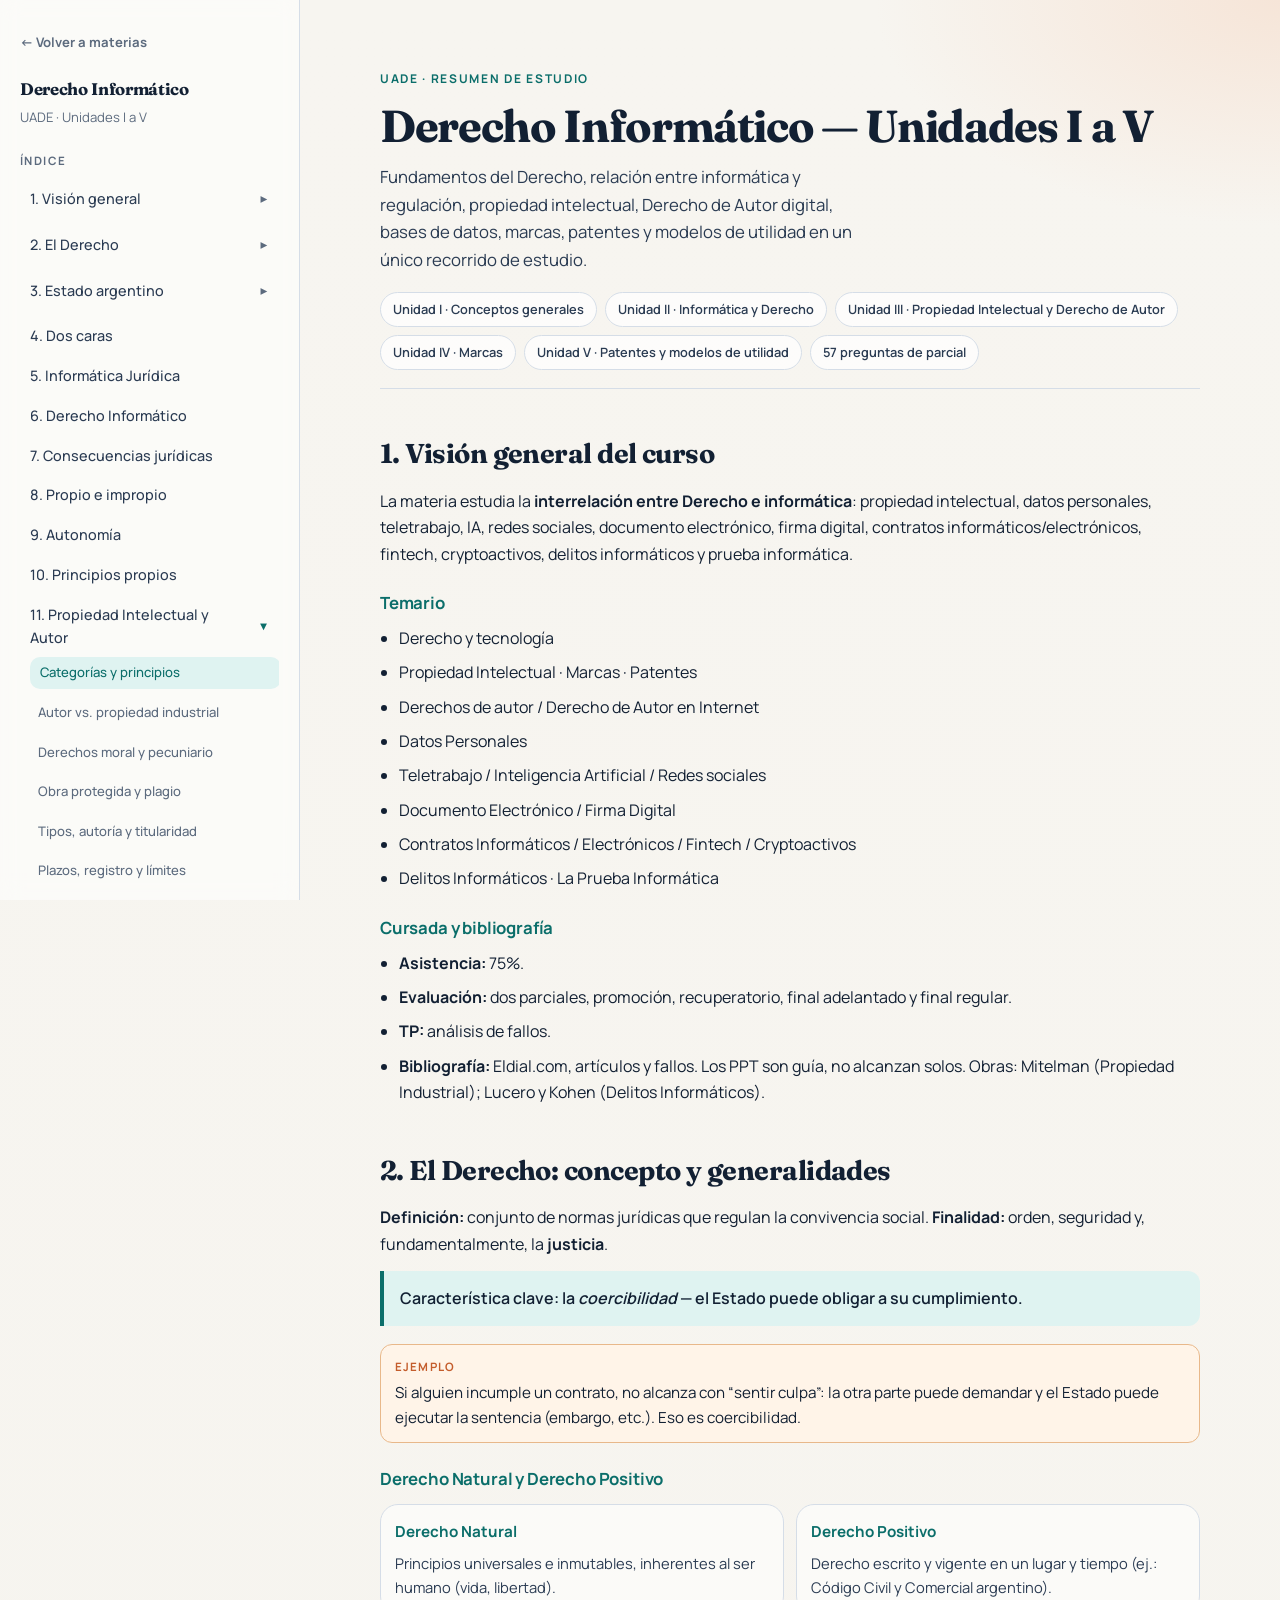
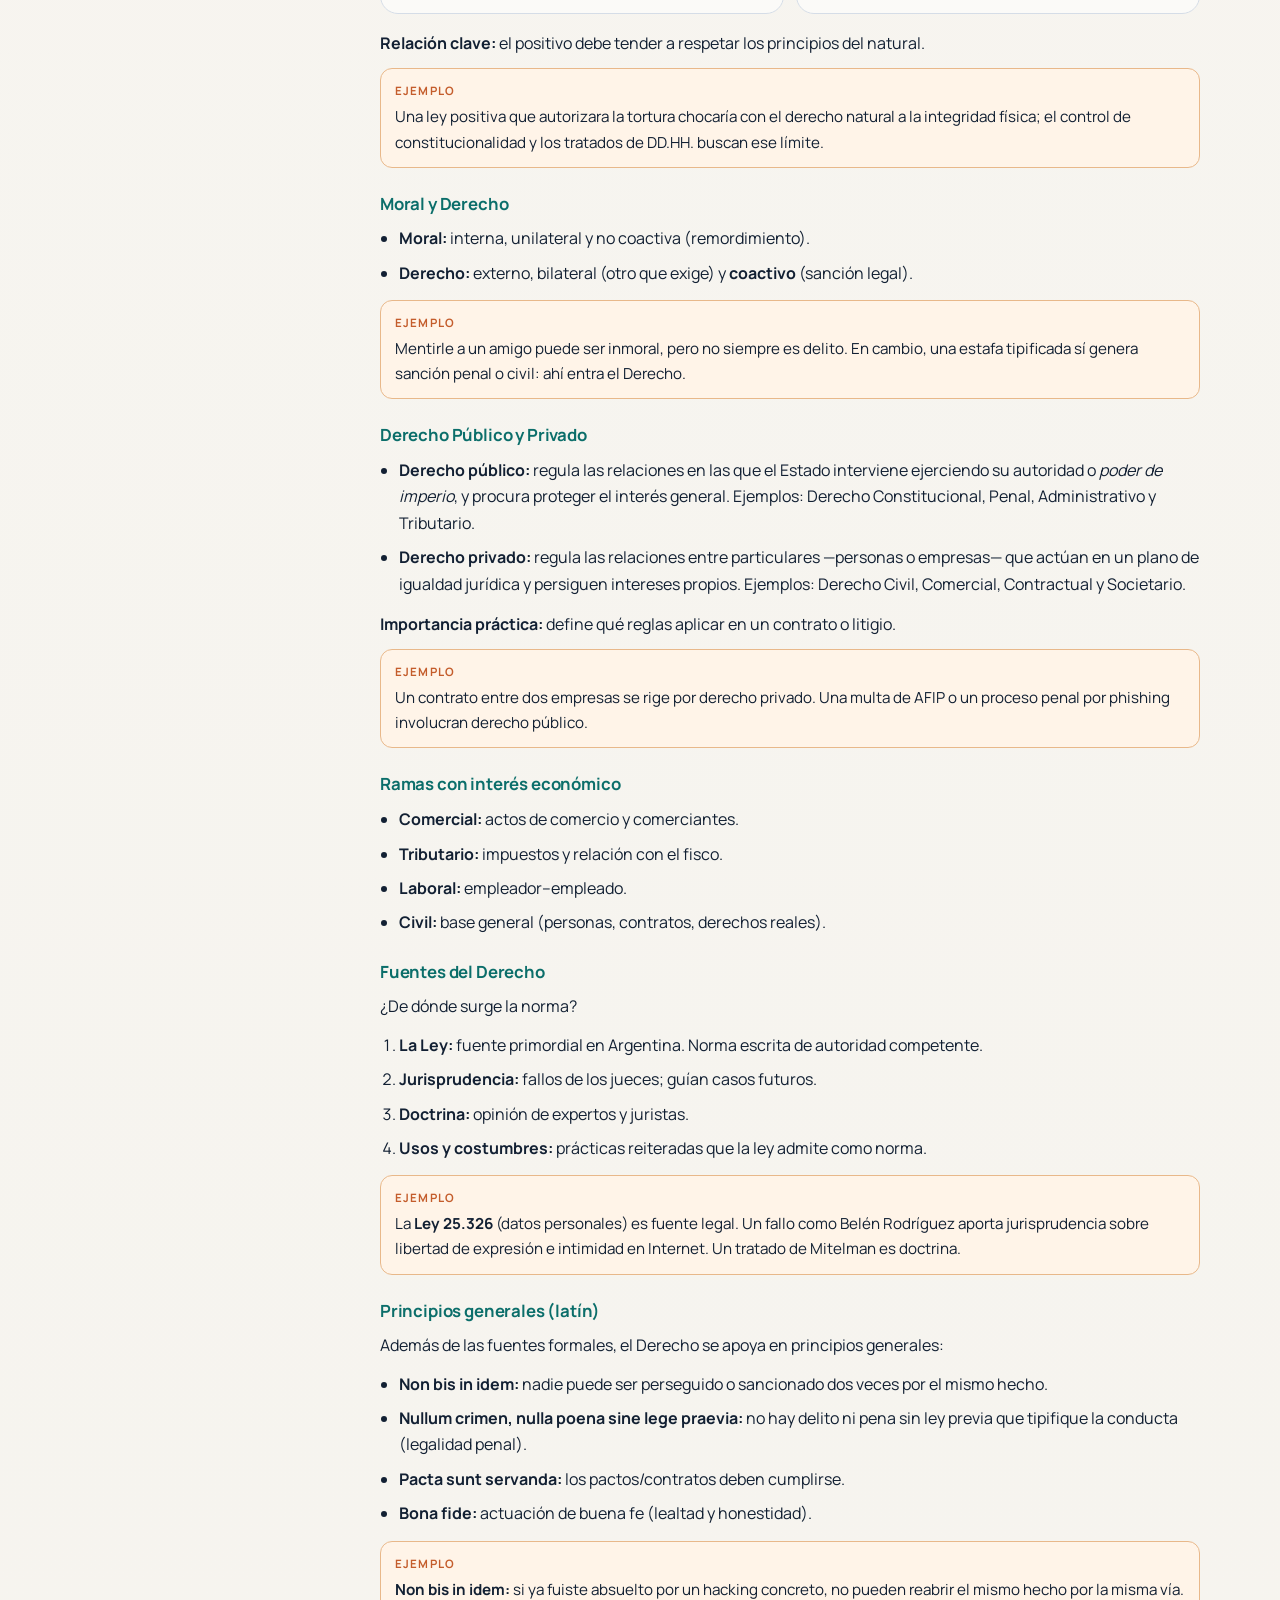
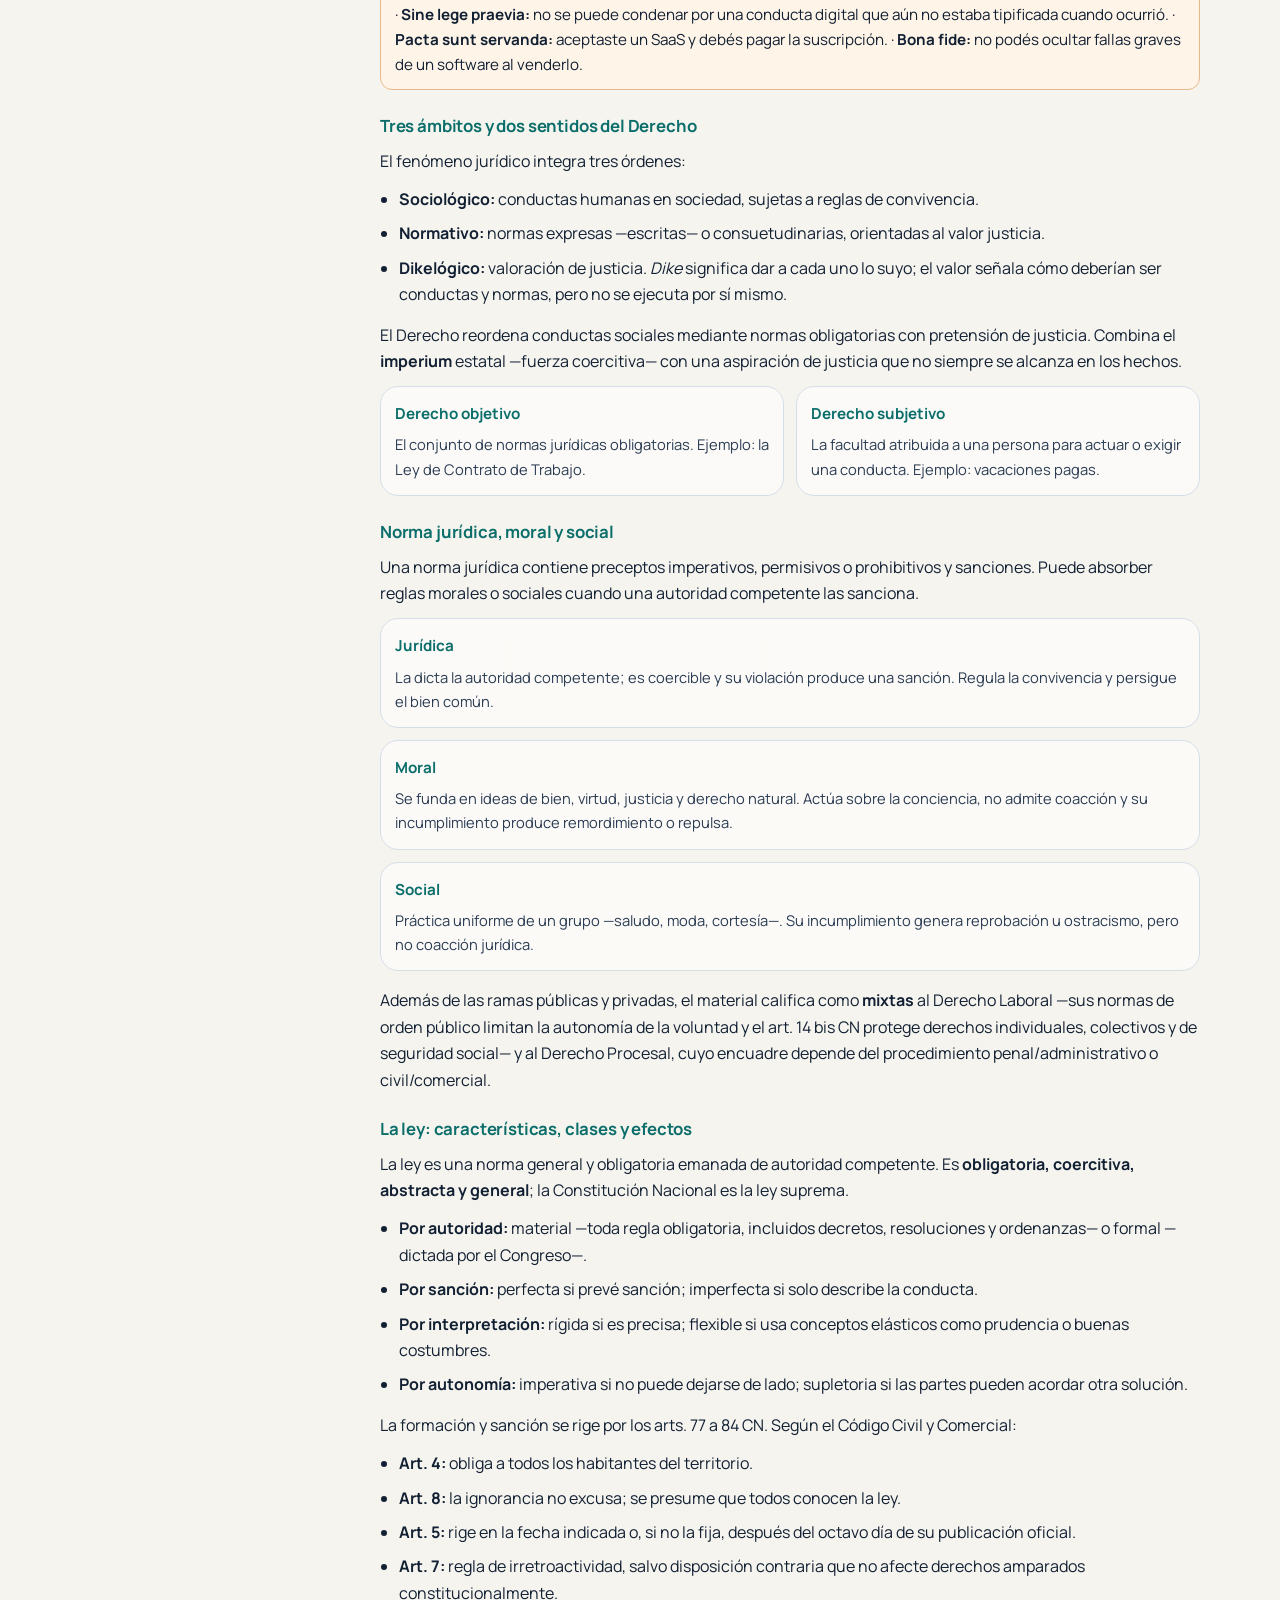
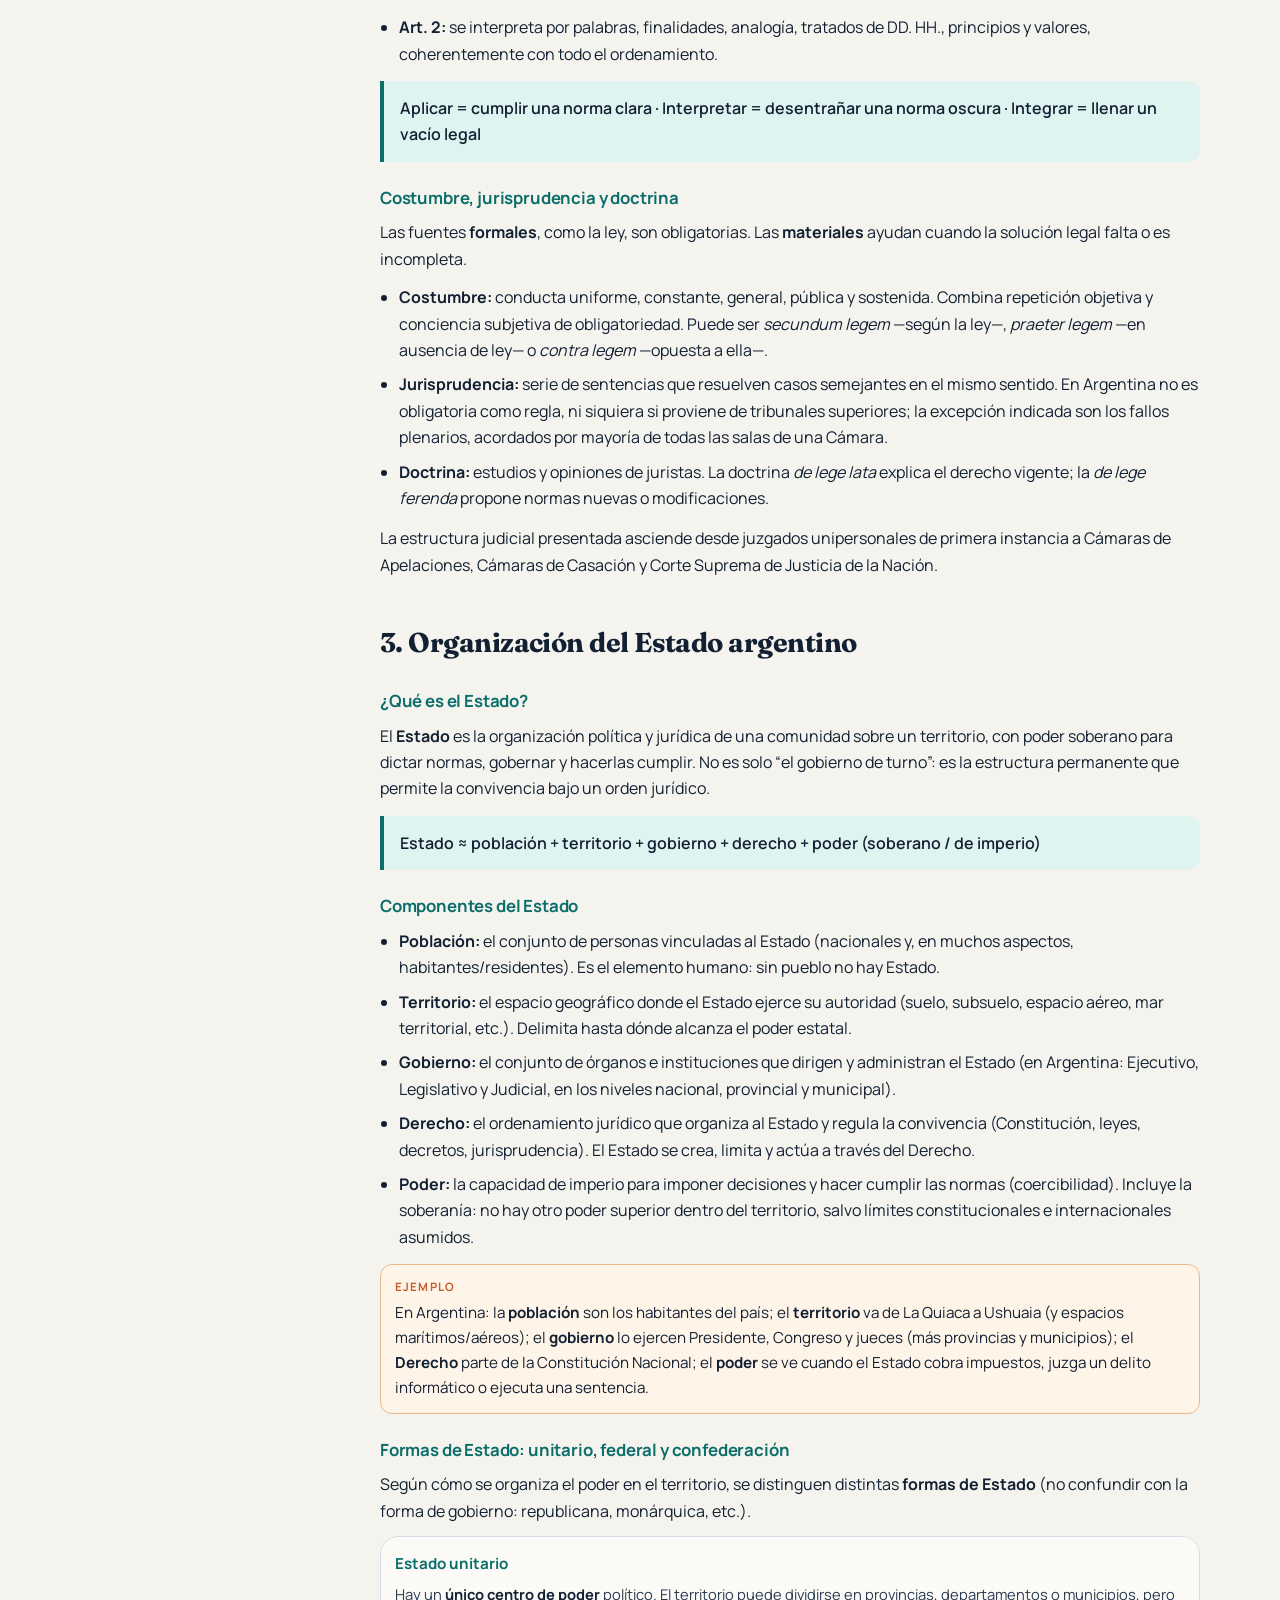
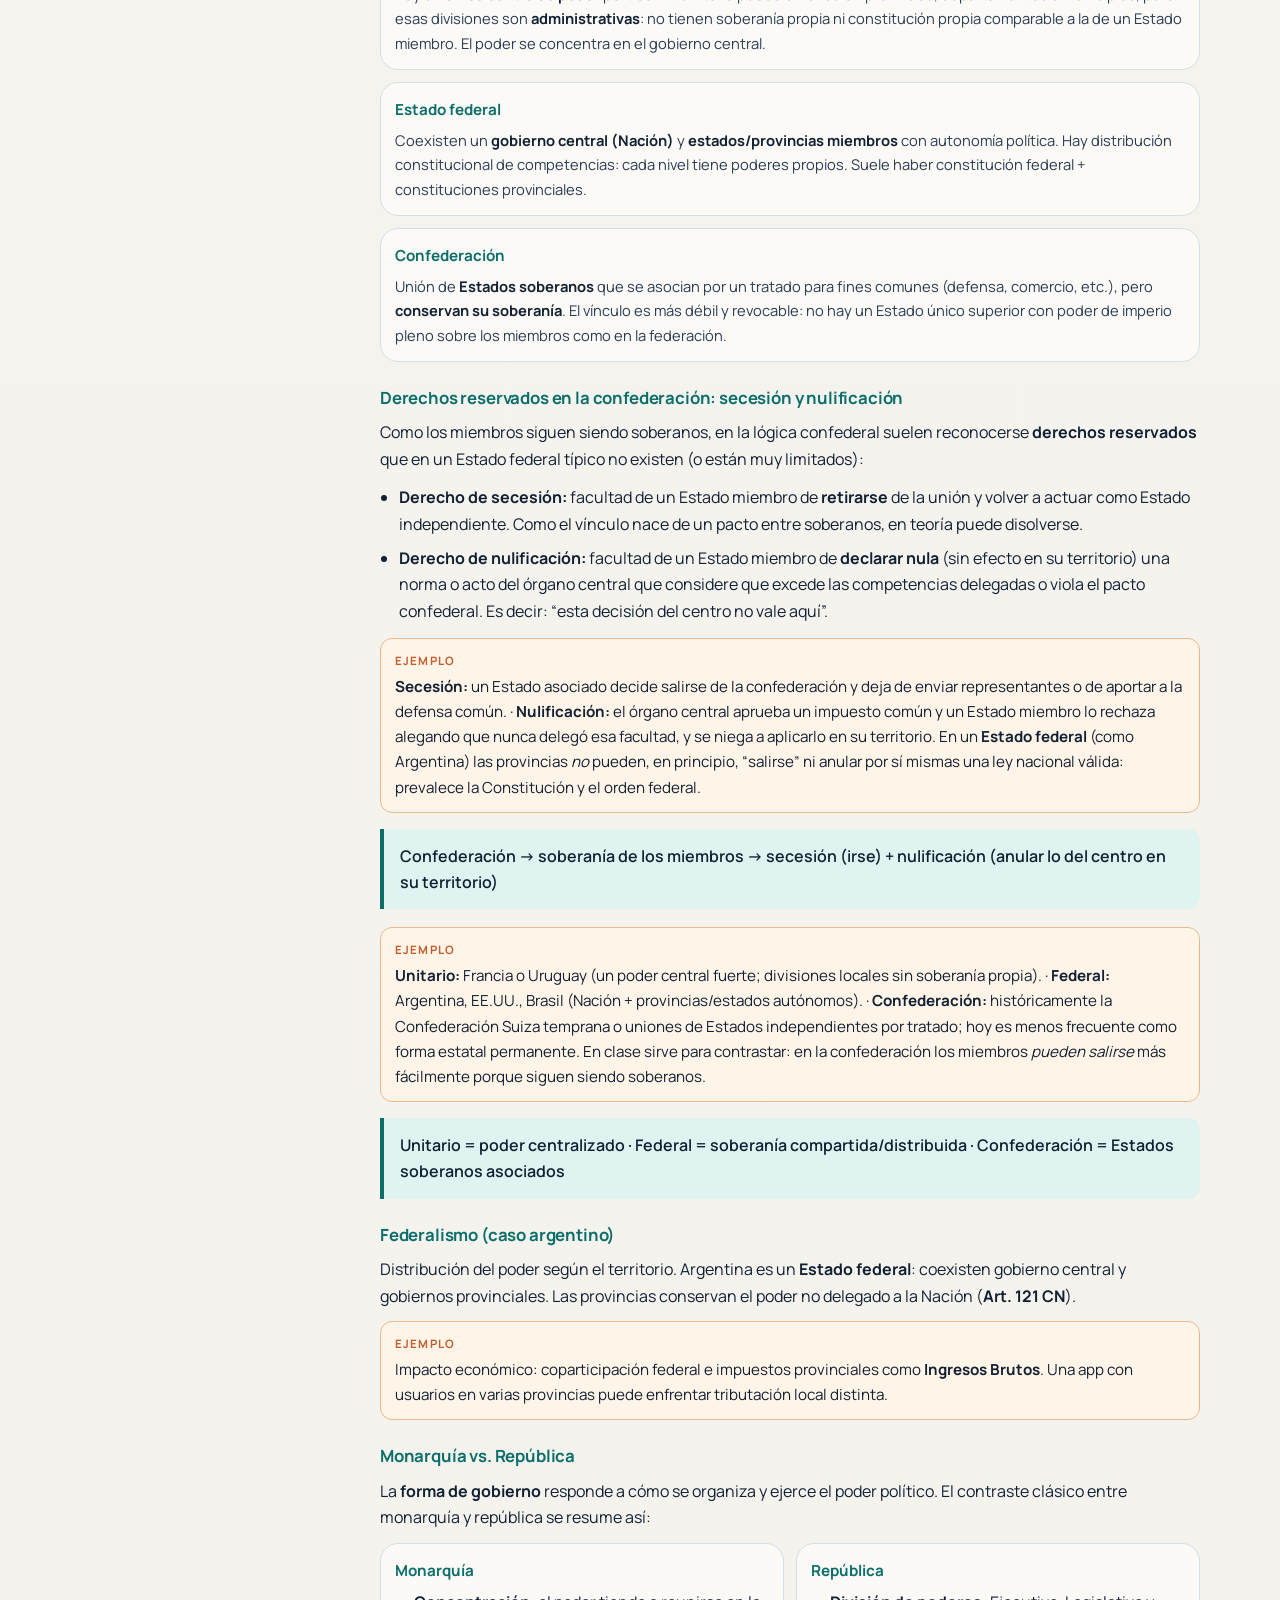
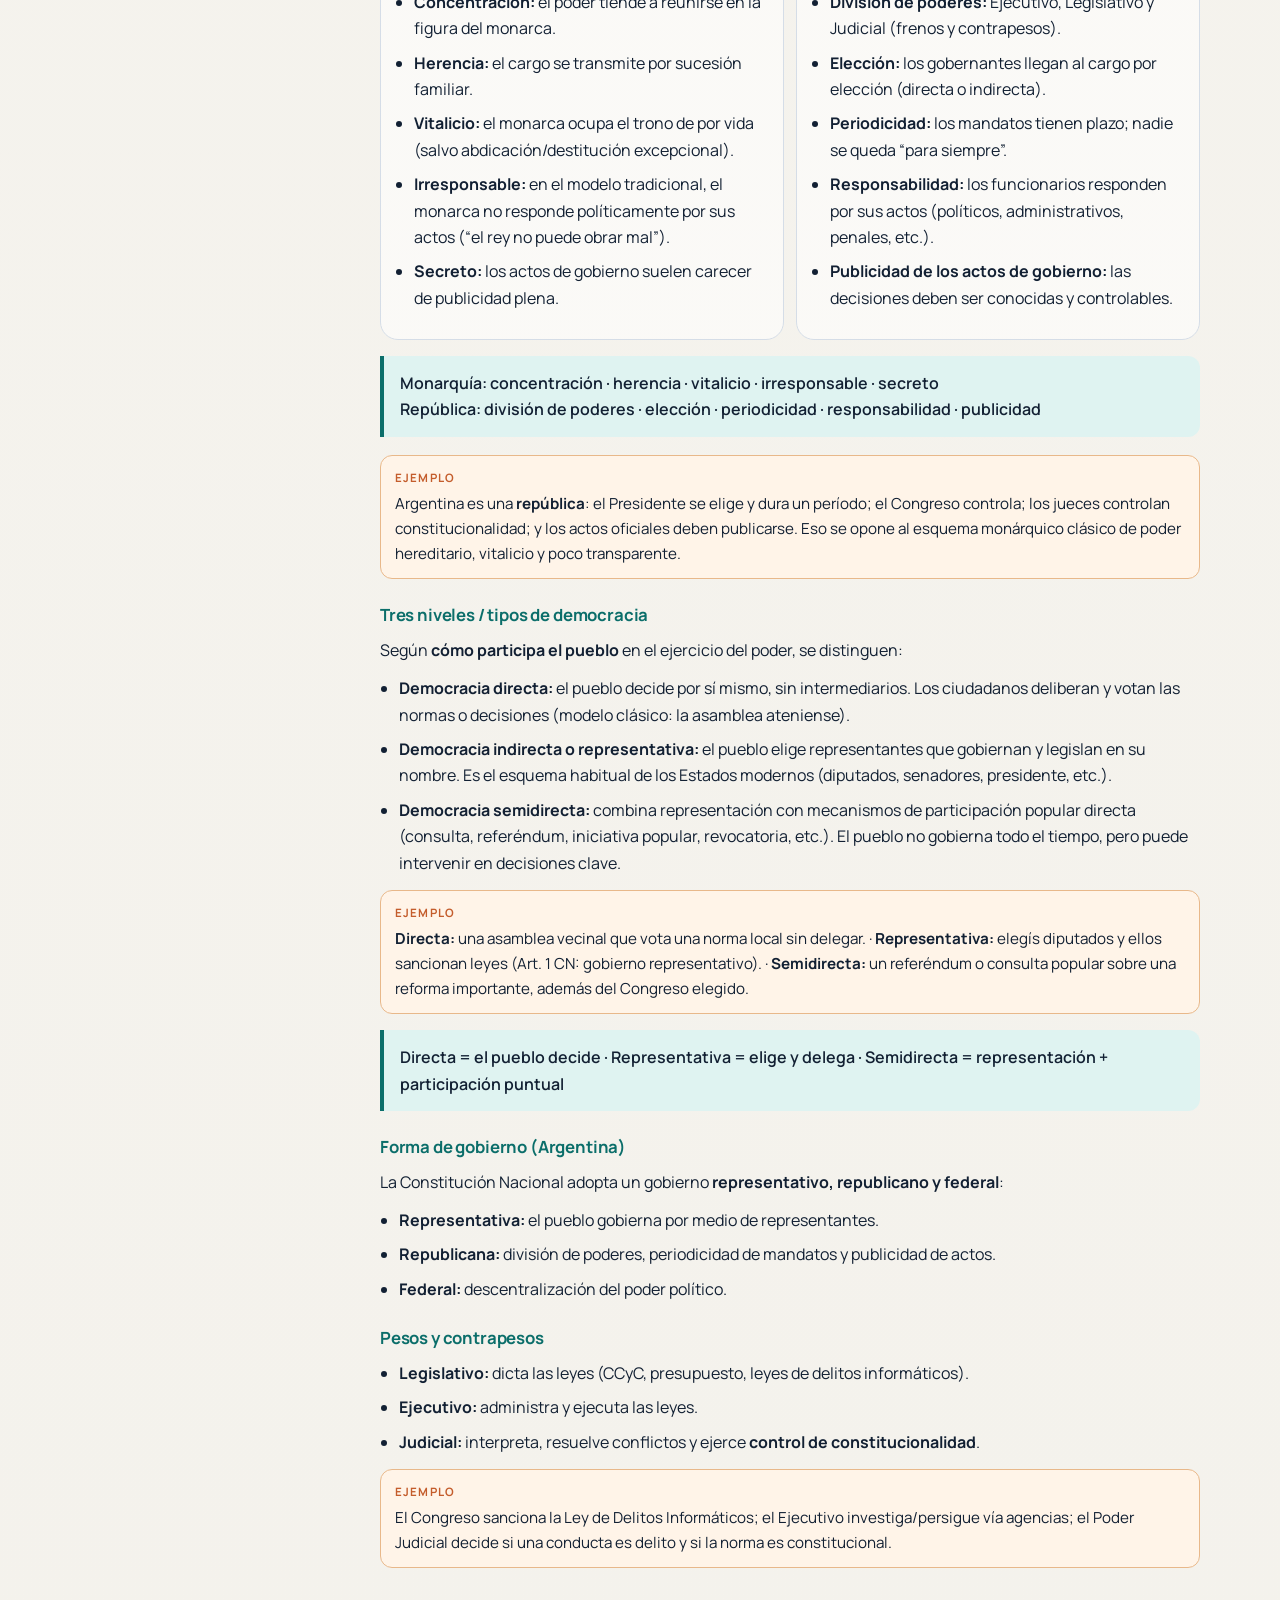
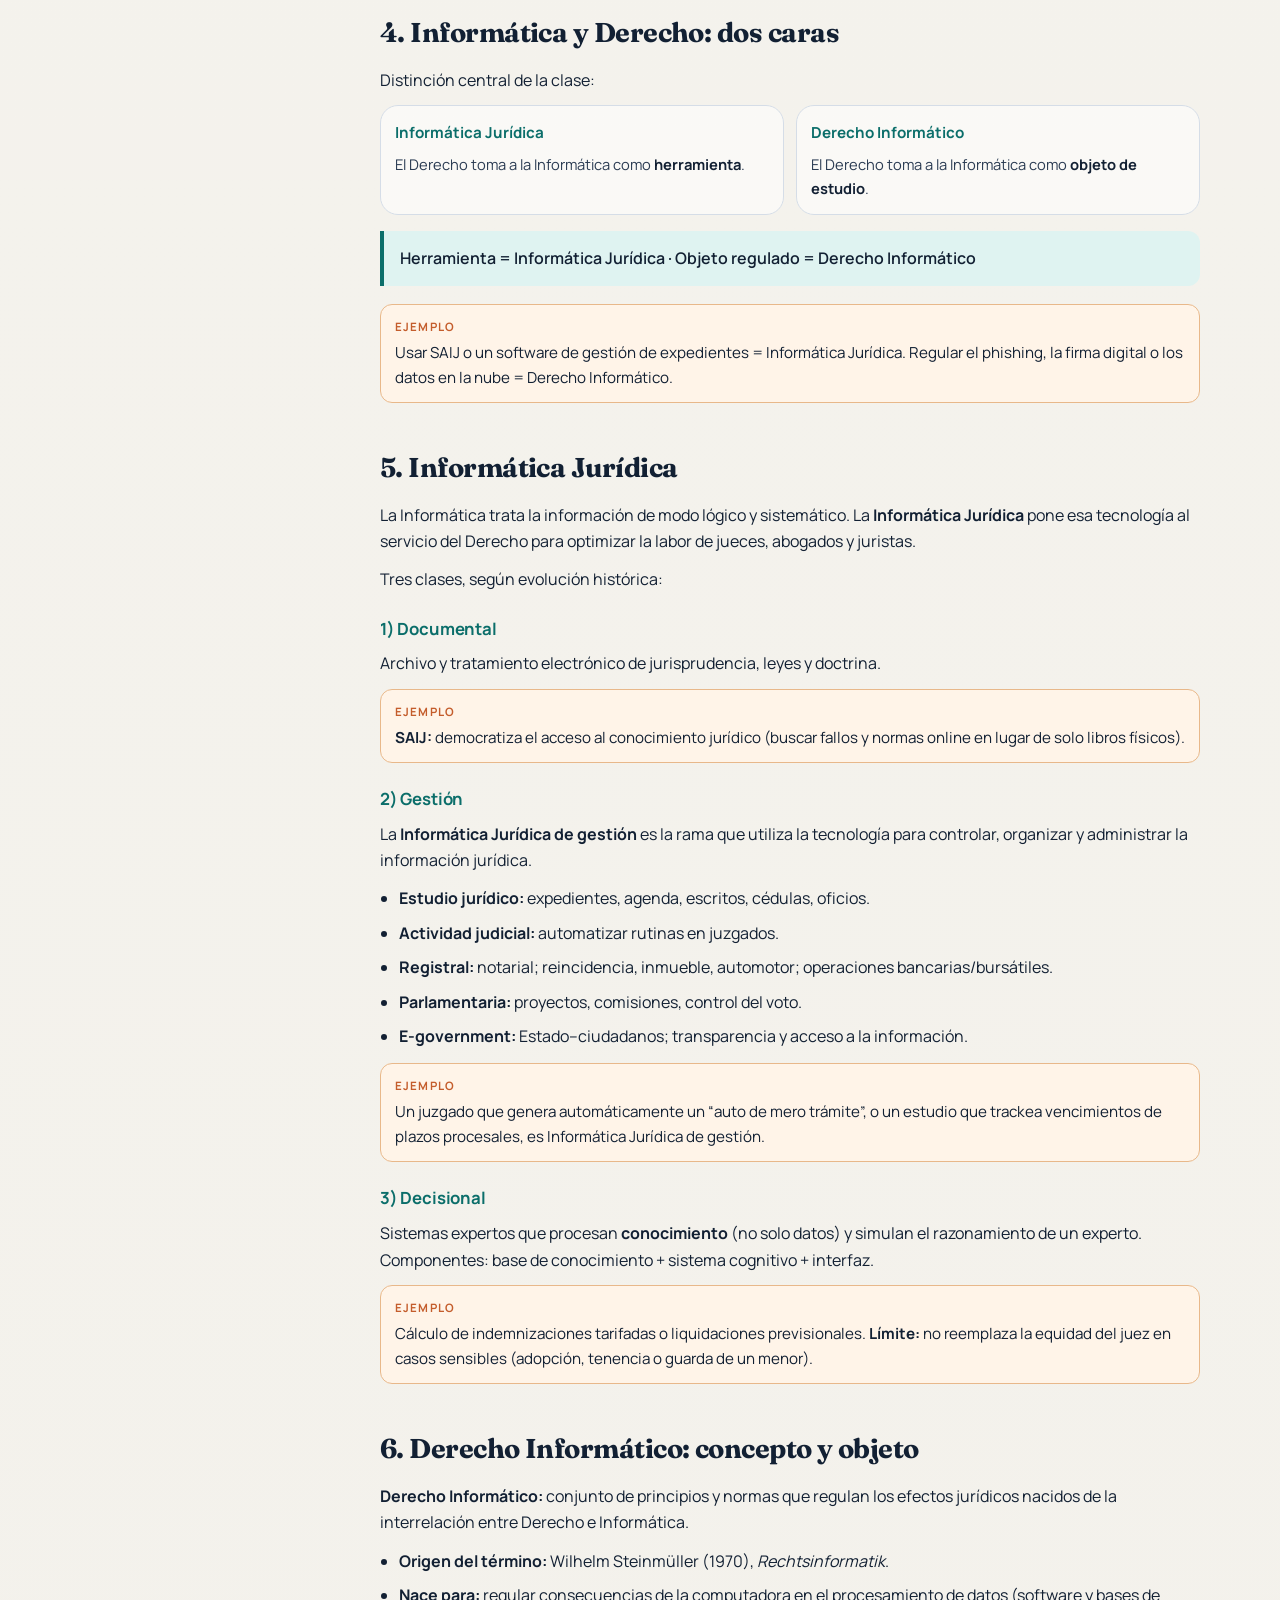
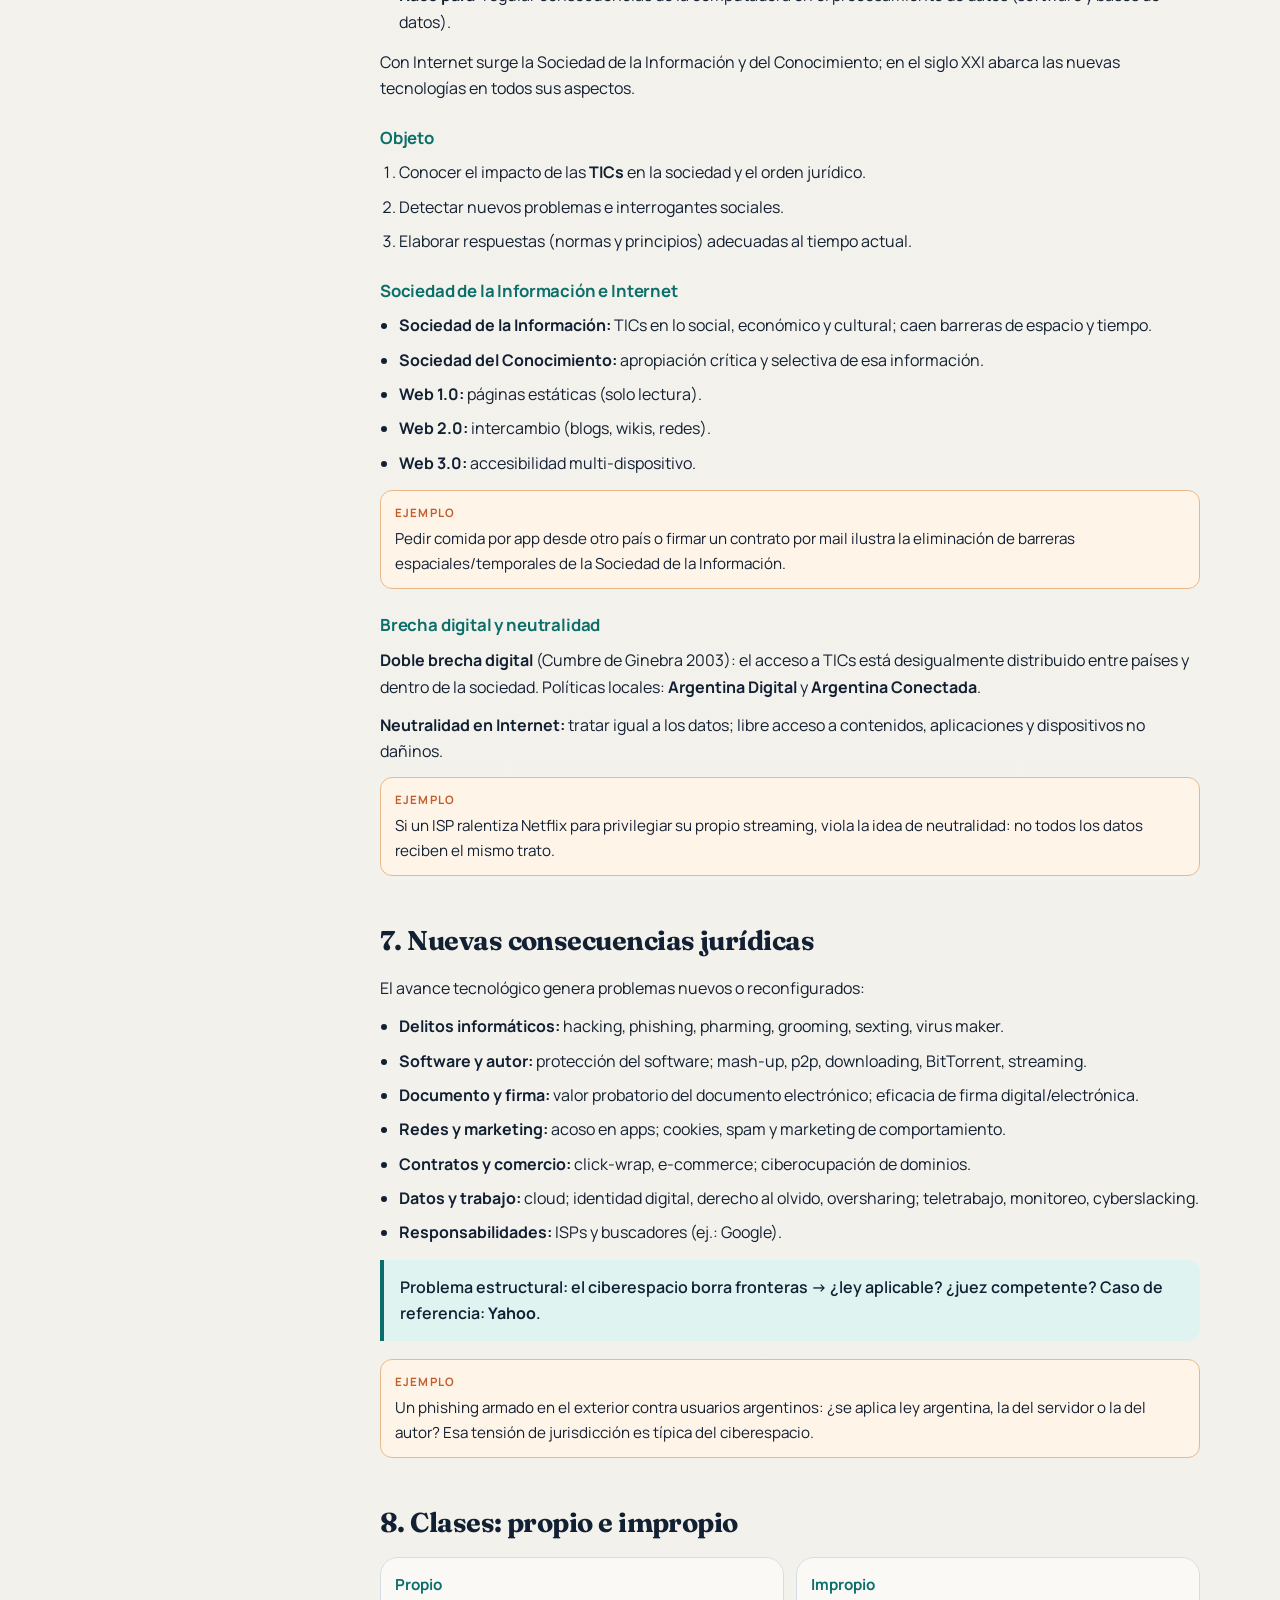
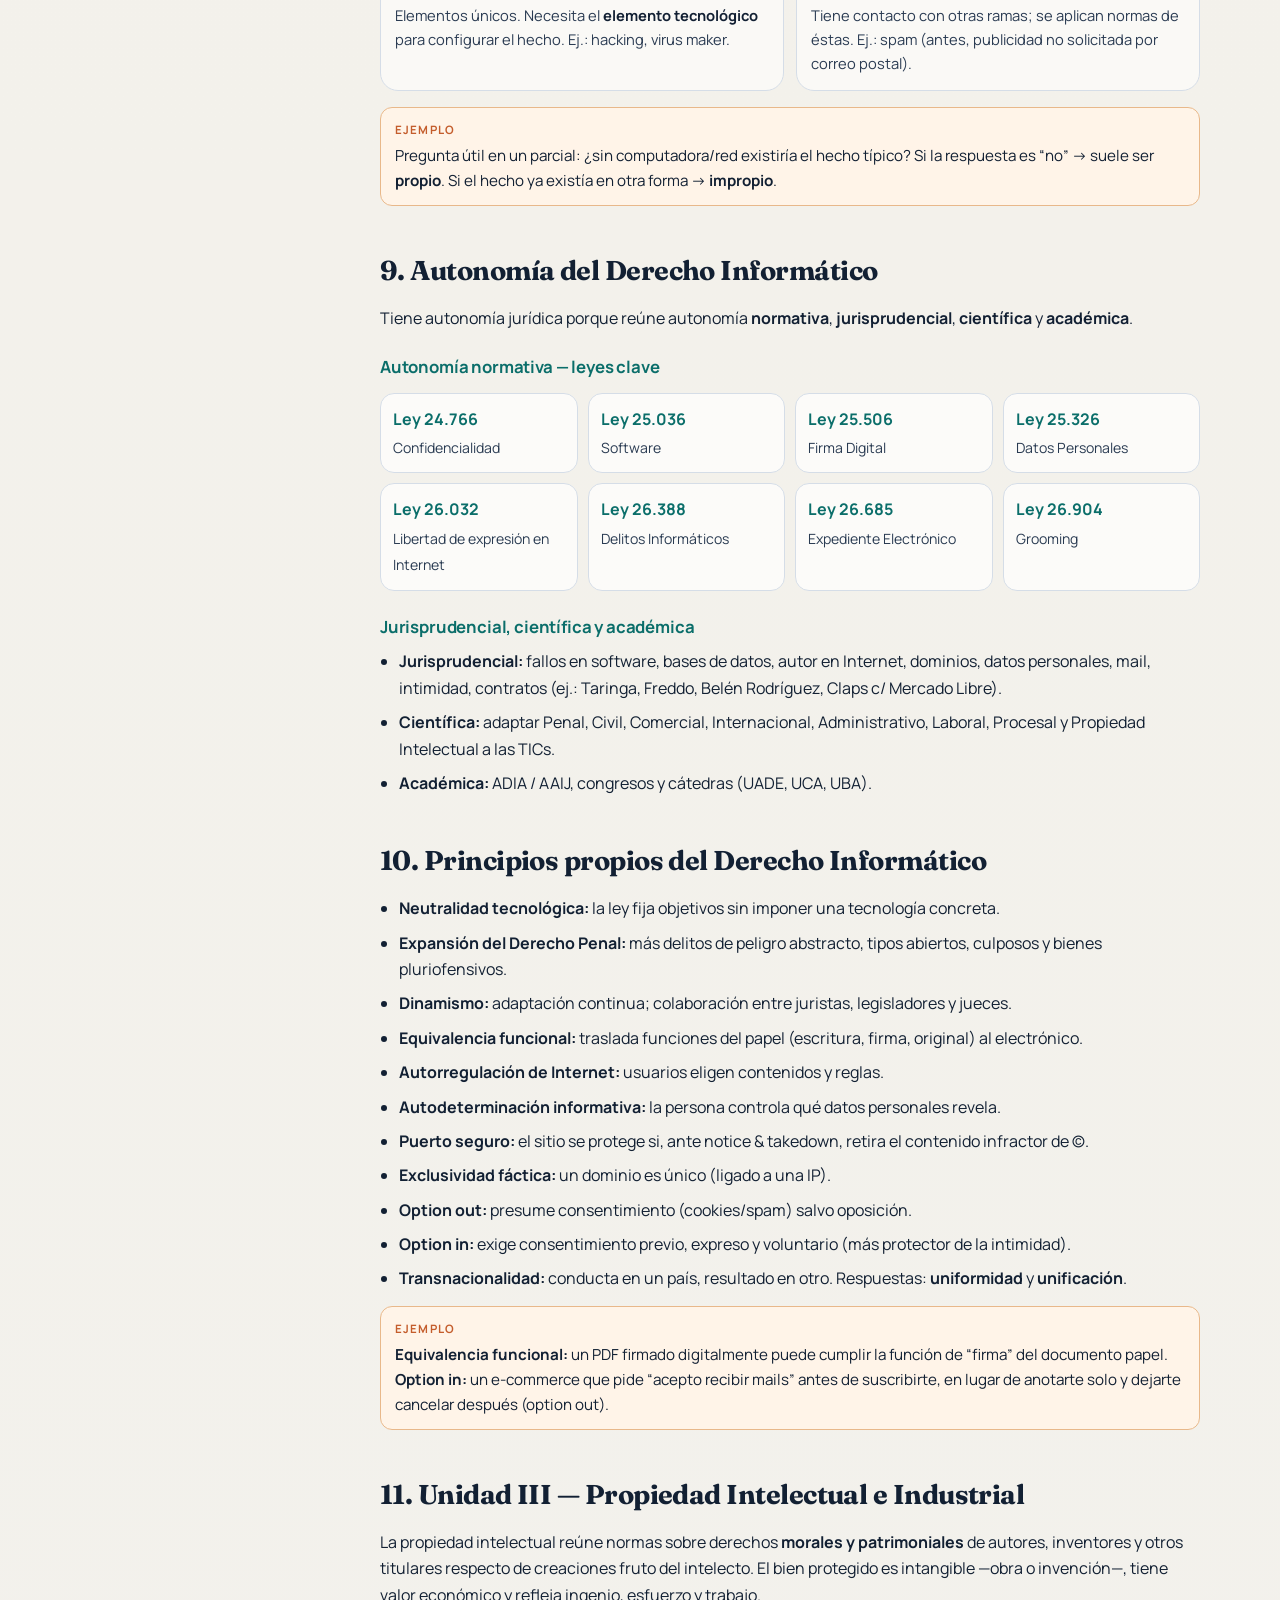
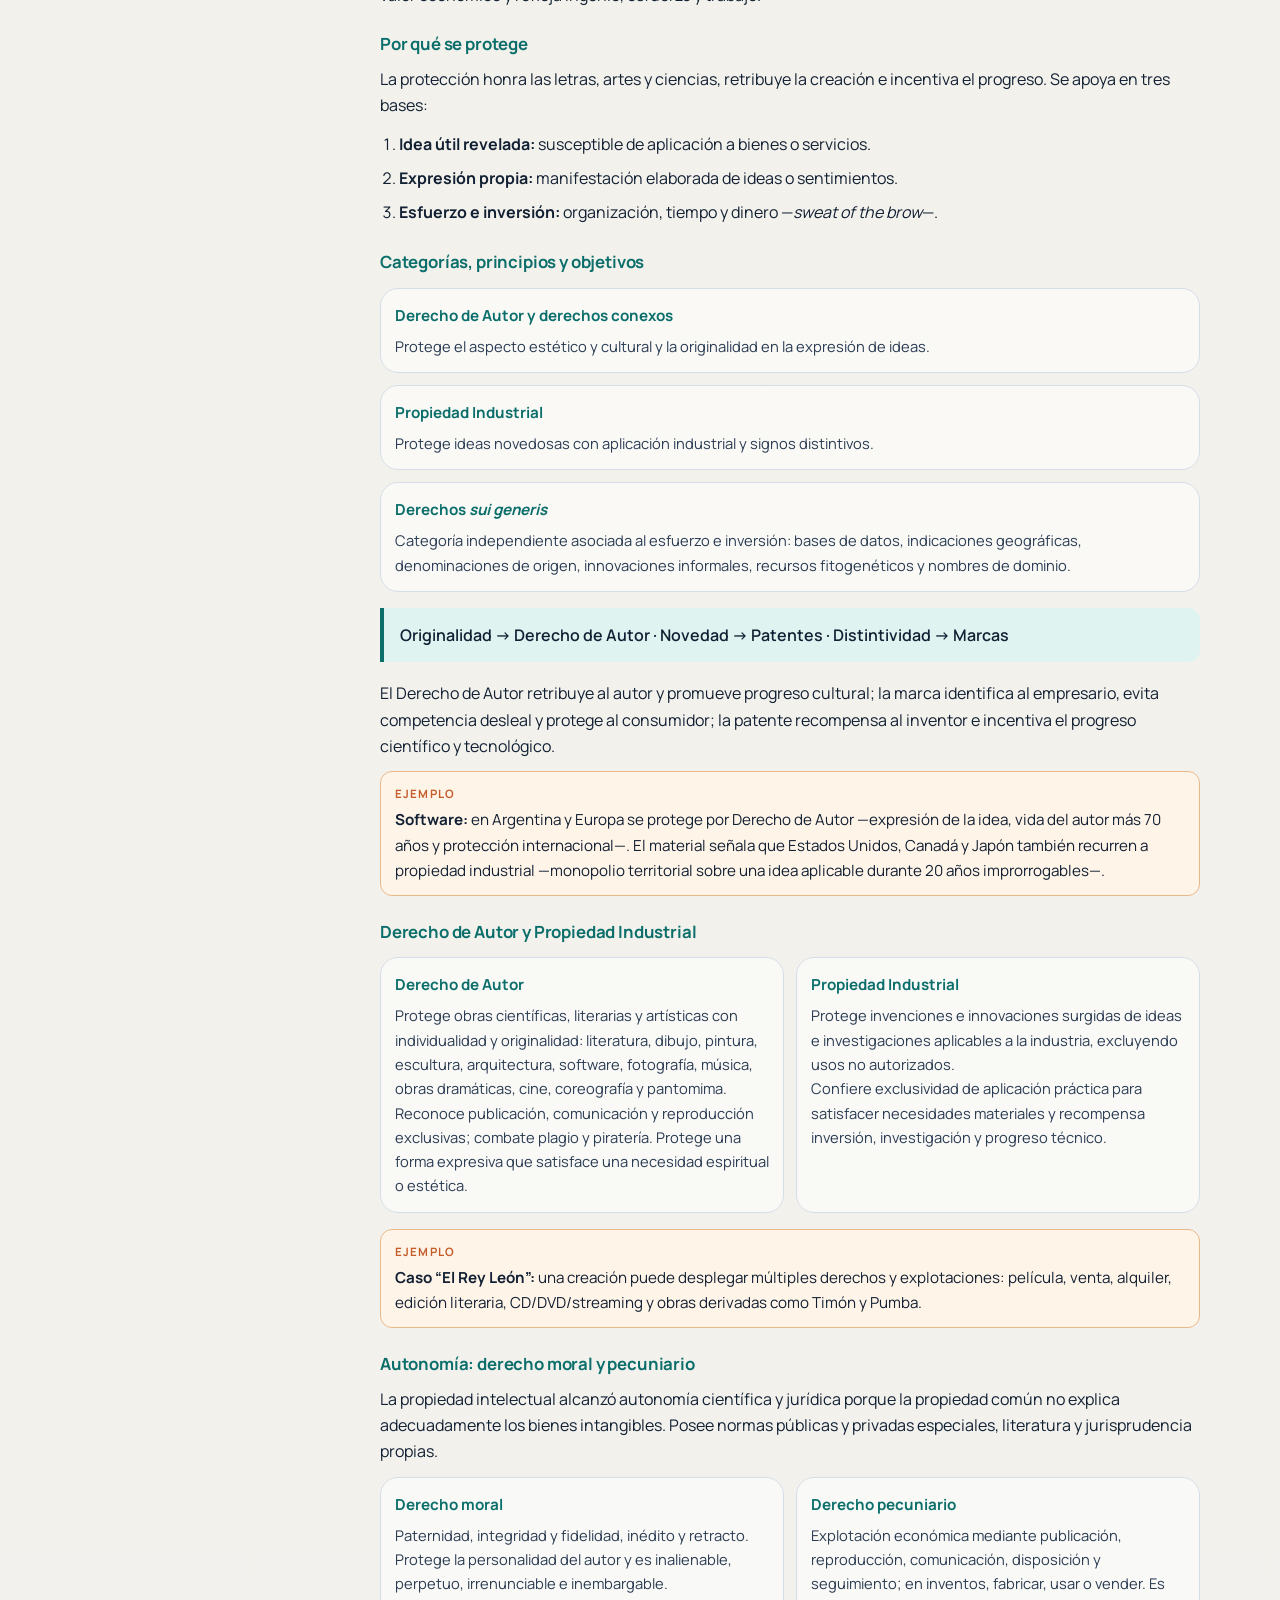
==== commit 0d4e87a9: "Corregir lista de tipos de marcas" ====
--- a/Derecho Informático/Resumen_Clase_1_Derecho_Informatico.html
+++ b/Derecho Informático/Resumen_Clase_1_Derecho_Informatico.html
@@ -1351,8 +1351,12 @@
 
           <h3 id="tipos-marcas">Tipos de marcas y signos registrables</h3>
           <ul>
-            <li><strong>Denominativas:</strong> palabras, letras o números; <strong>figurativas:</strong> dibujos o emblemas; <strong>mixtas:</strong> combinan ambos elementos.</li>
-            <li><strong>De fantasía:</strong> no evocan el producto y suelen ser fuertes; <strong>evocativas:</strong> lo sugieren indirectamente; <strong>descriptivas:</strong> expresan cualidades o funciones y tienen tutela débil o nula.</li>
+            <li><strong>Denominativas:</strong> palabras, letras o números.</li>
+            <li><strong>Figurativas:</strong> dibujos o emblemas.</li>
+            <li><strong>Mixtas:</strong> combinan elementos denominativos y figurativos.</li>
+            <li><strong>De fantasía:</strong> no evocan el producto y suelen ser marcas fuertes.</li>
+            <li><strong>Evocativas:</strong> sugieren indirectamente el producto o alguna de sus características.</li>
+            <li><strong>Descriptivas:</strong> expresan cualidades o funciones y tienen una tutela débil o nula.</li>
             <li><strong>No tradicionales:</strong> formas tridimensionales, <em>trade dress</em>, secuencias animadas, sonidos y, con fuertes exigencias de representación y distintividad, texturas u olores.</li>
           </ul>
           <div class="grid-2">
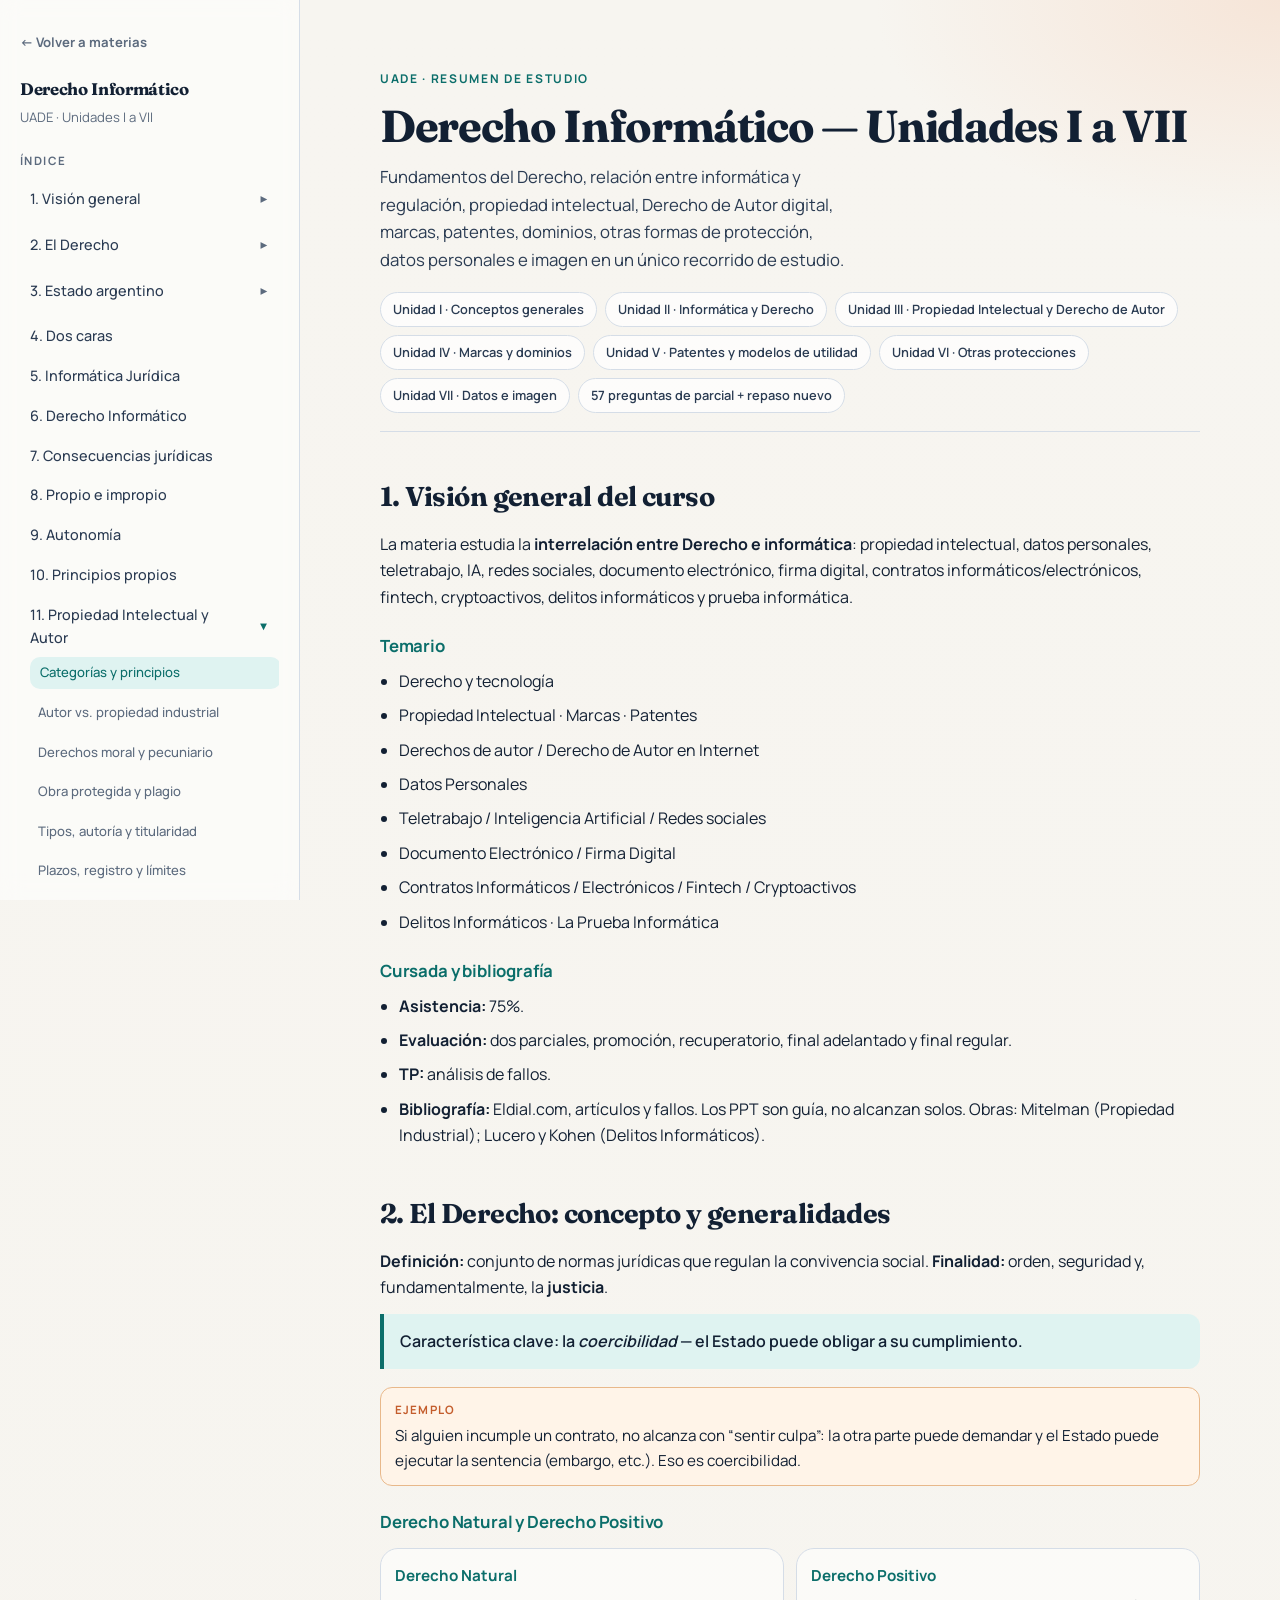
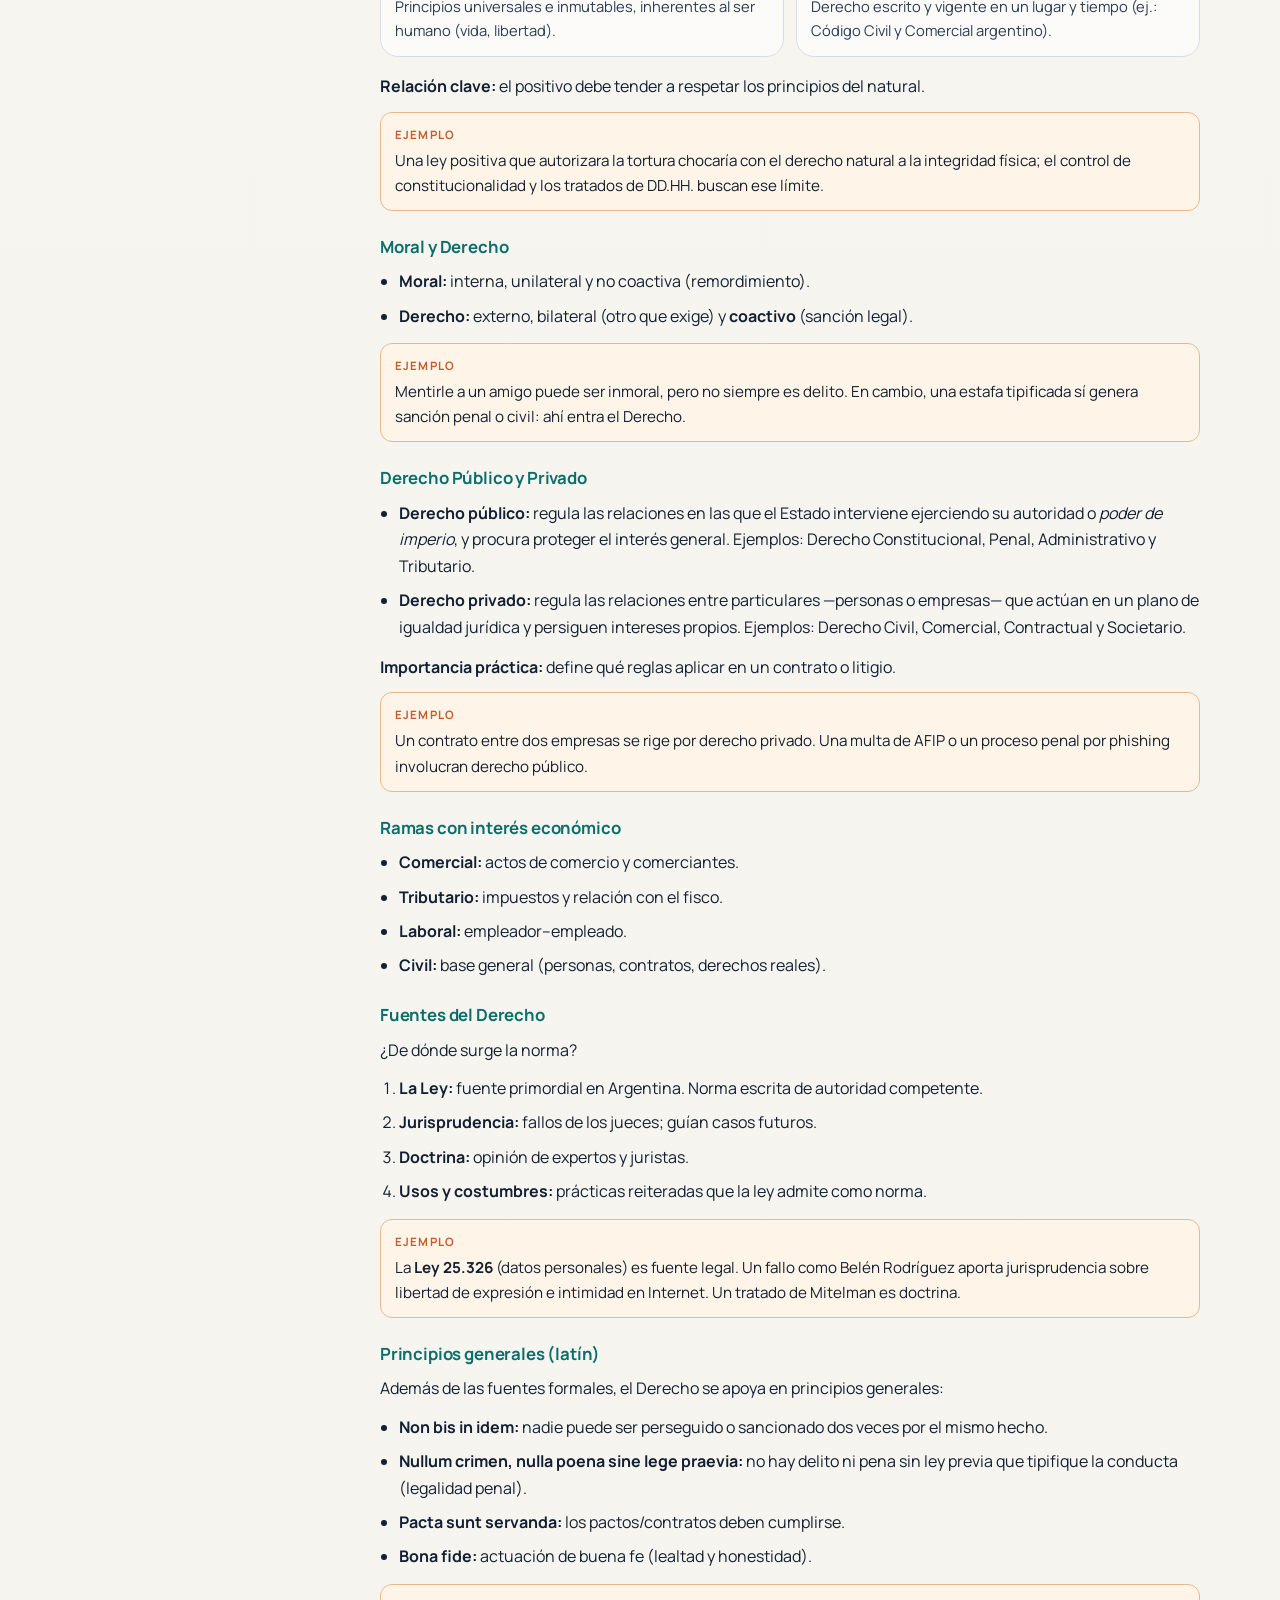
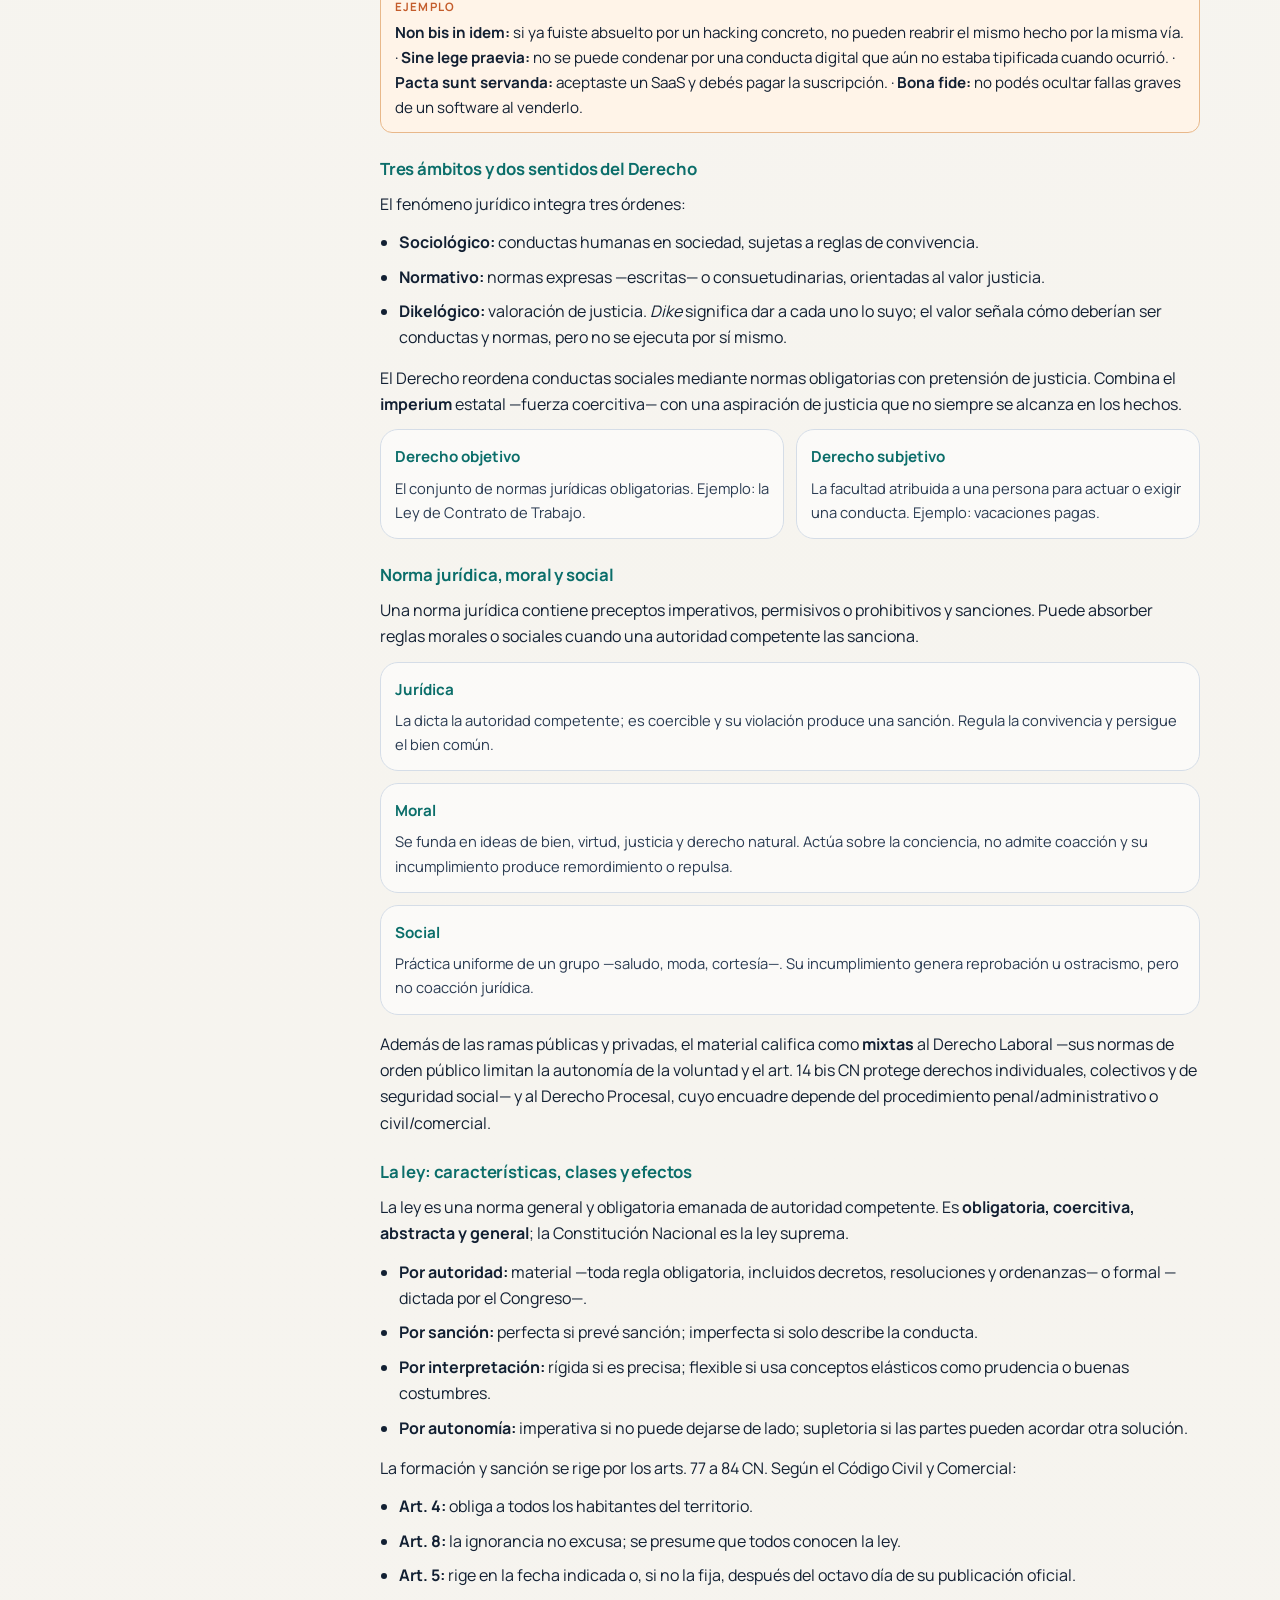
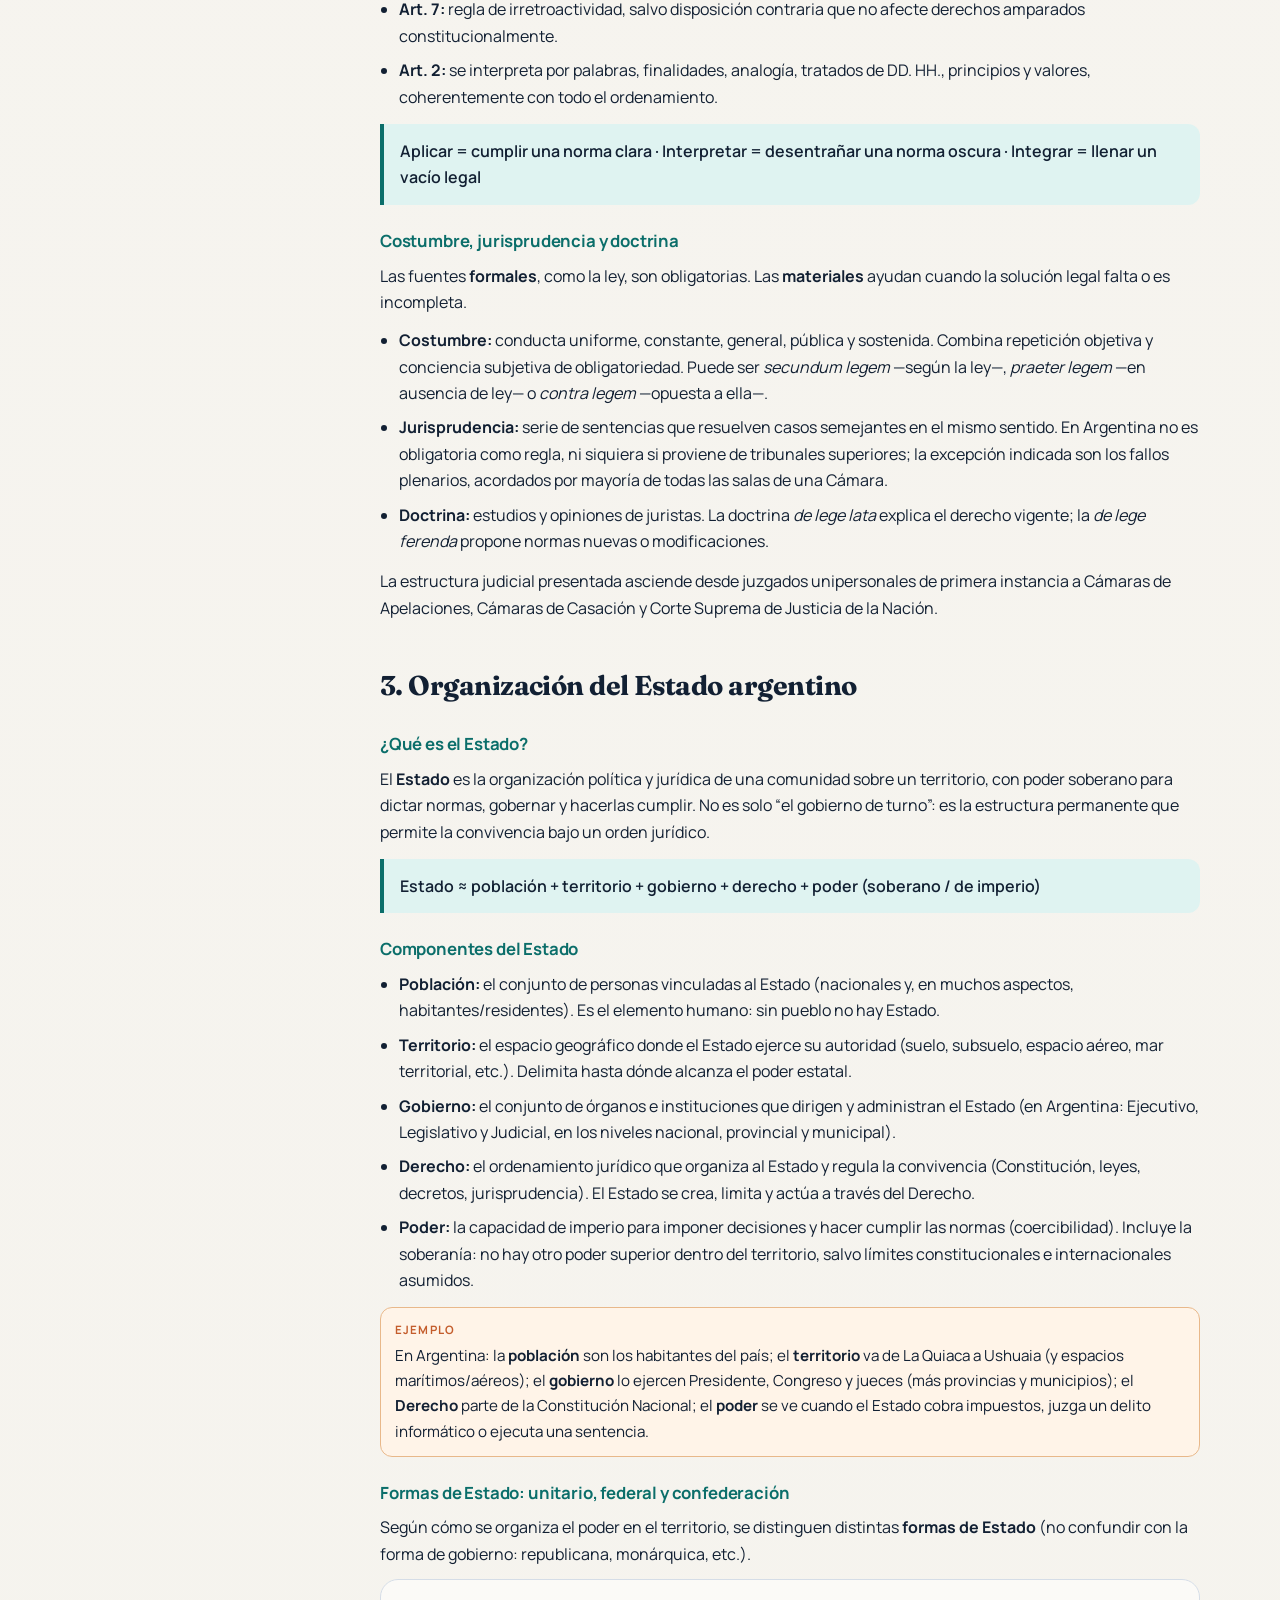
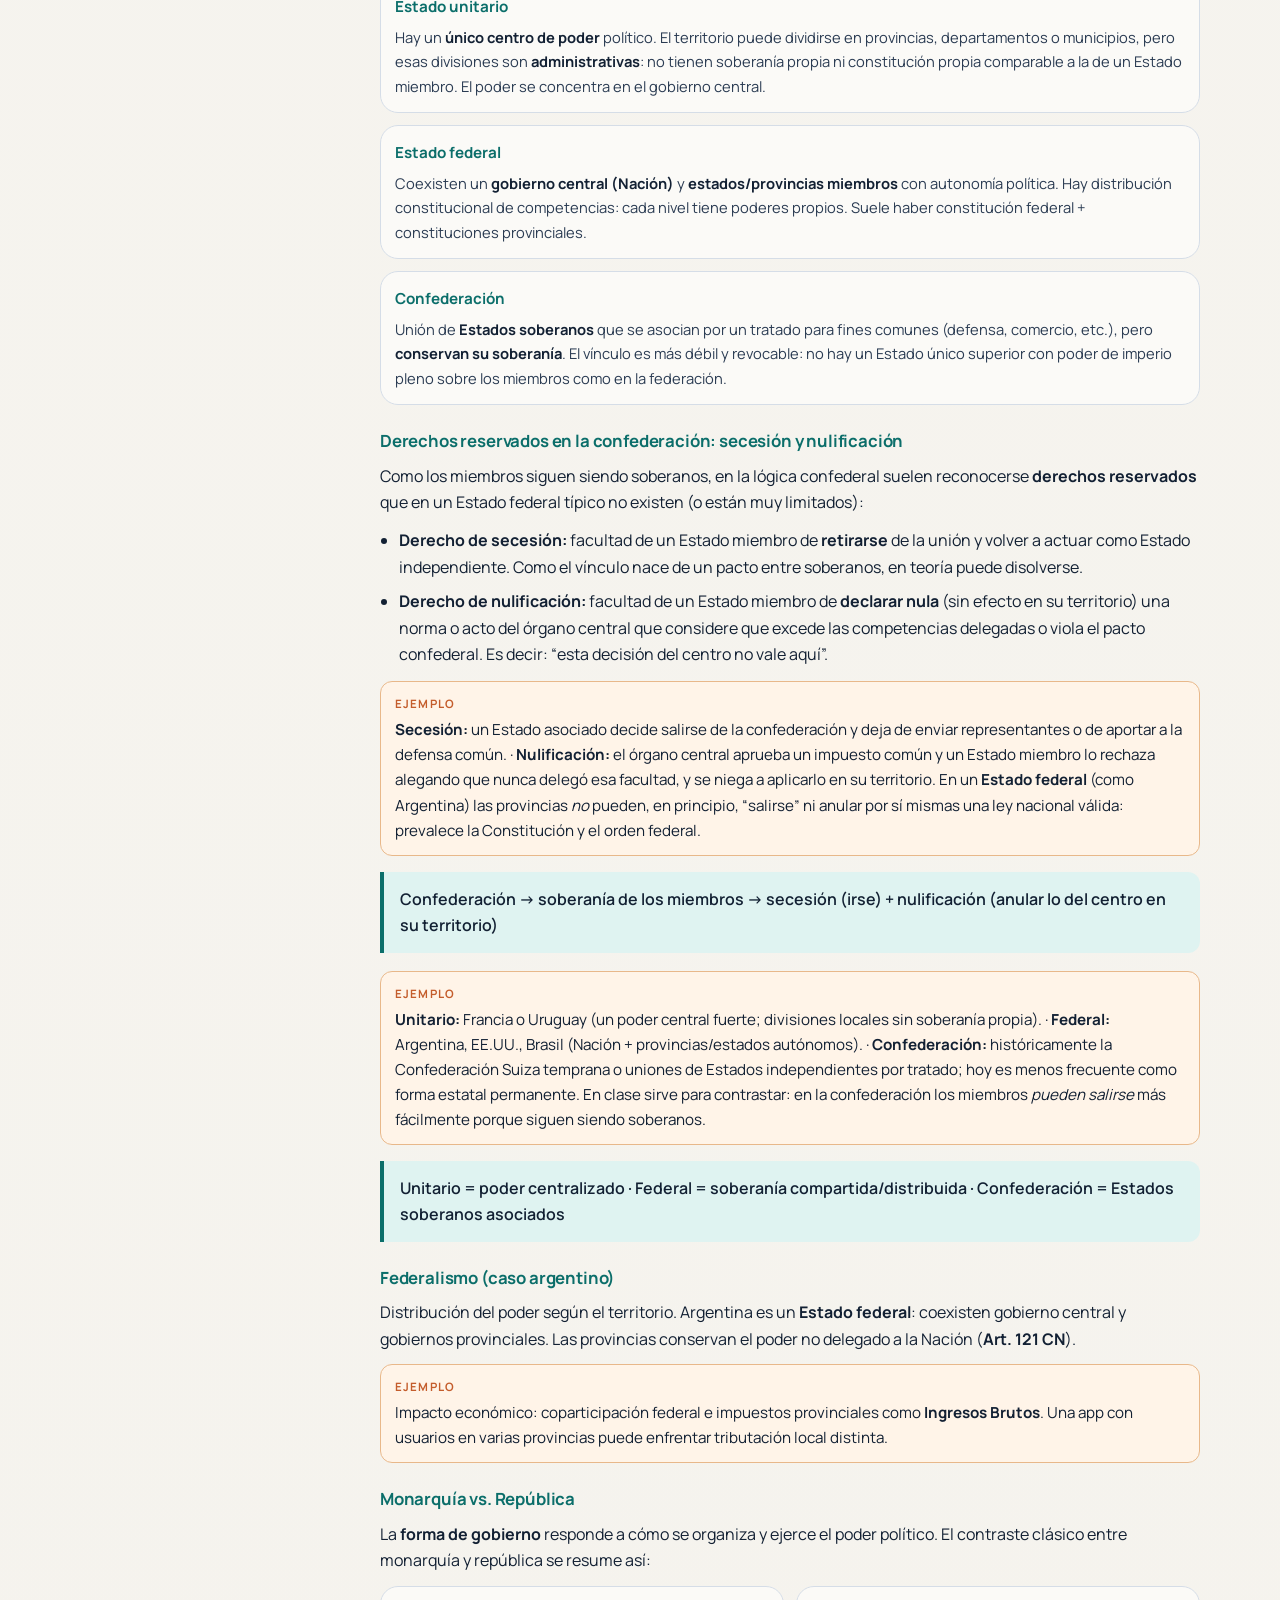
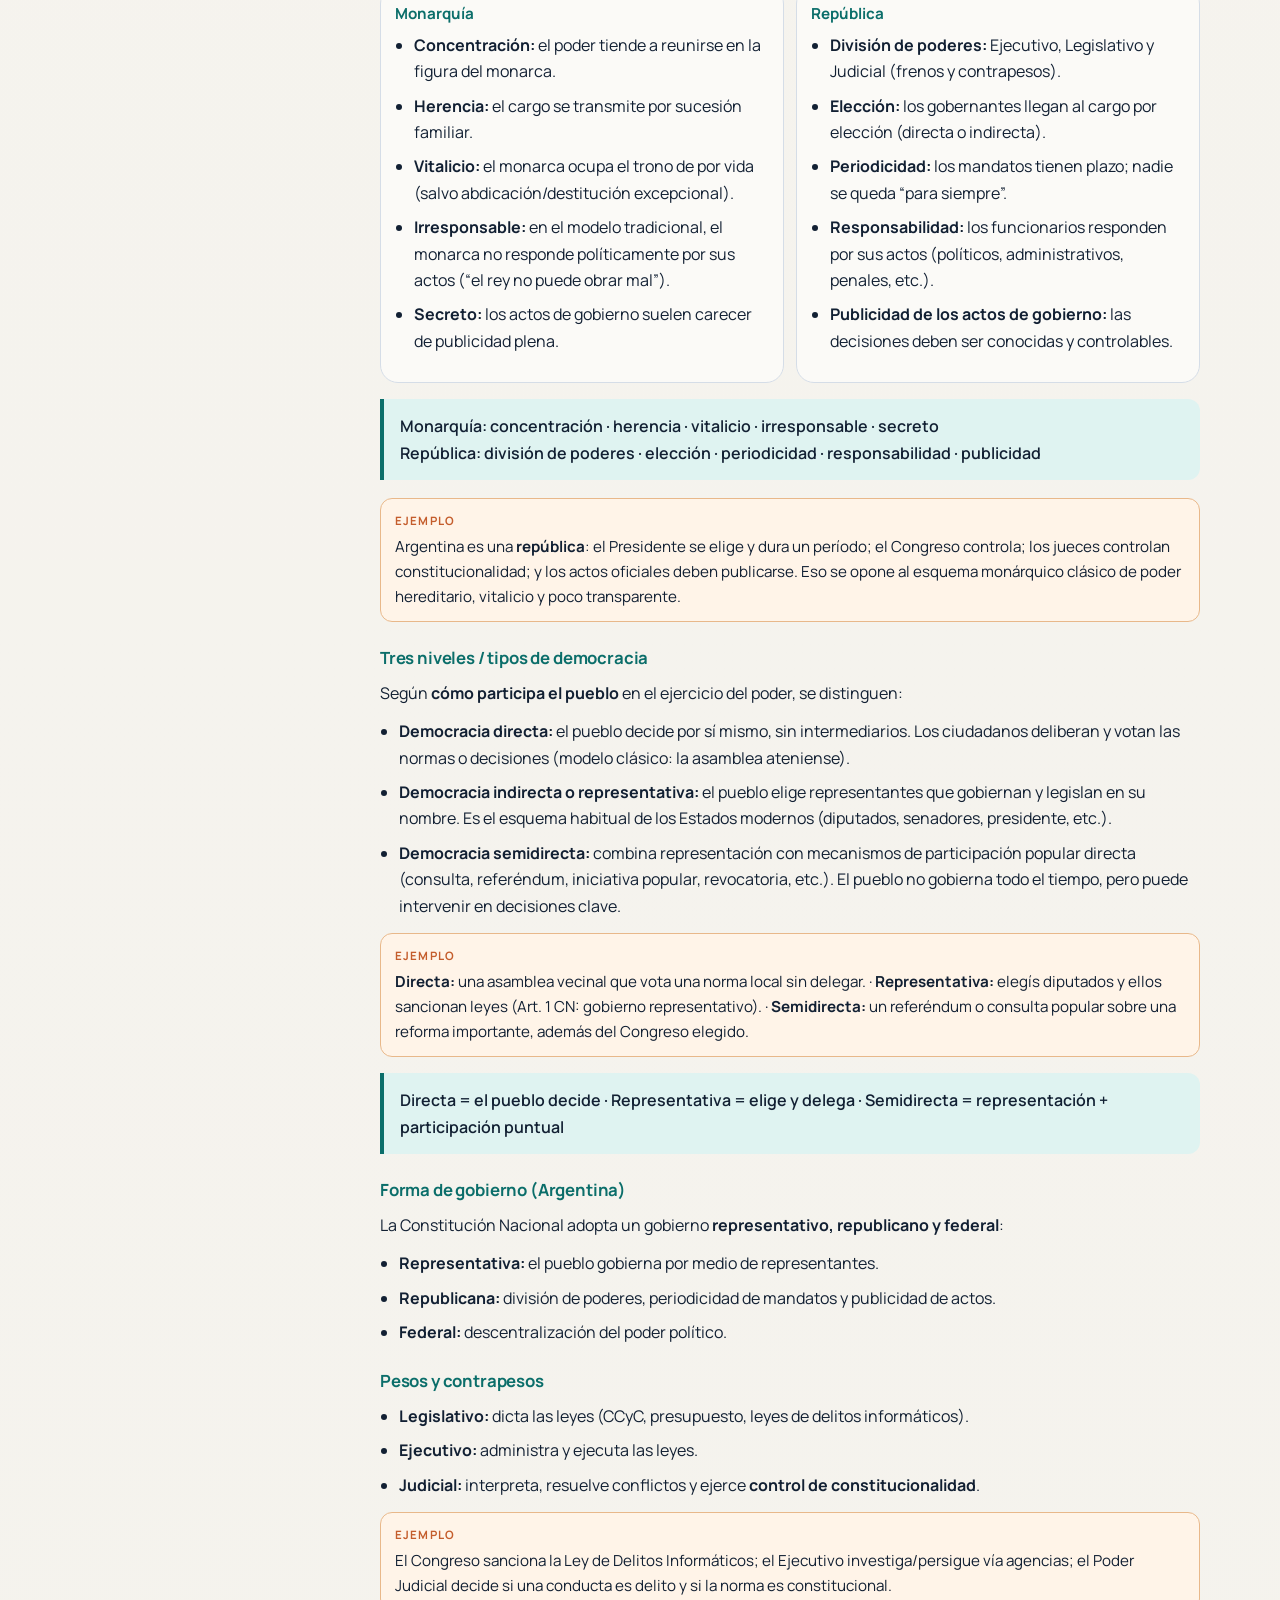
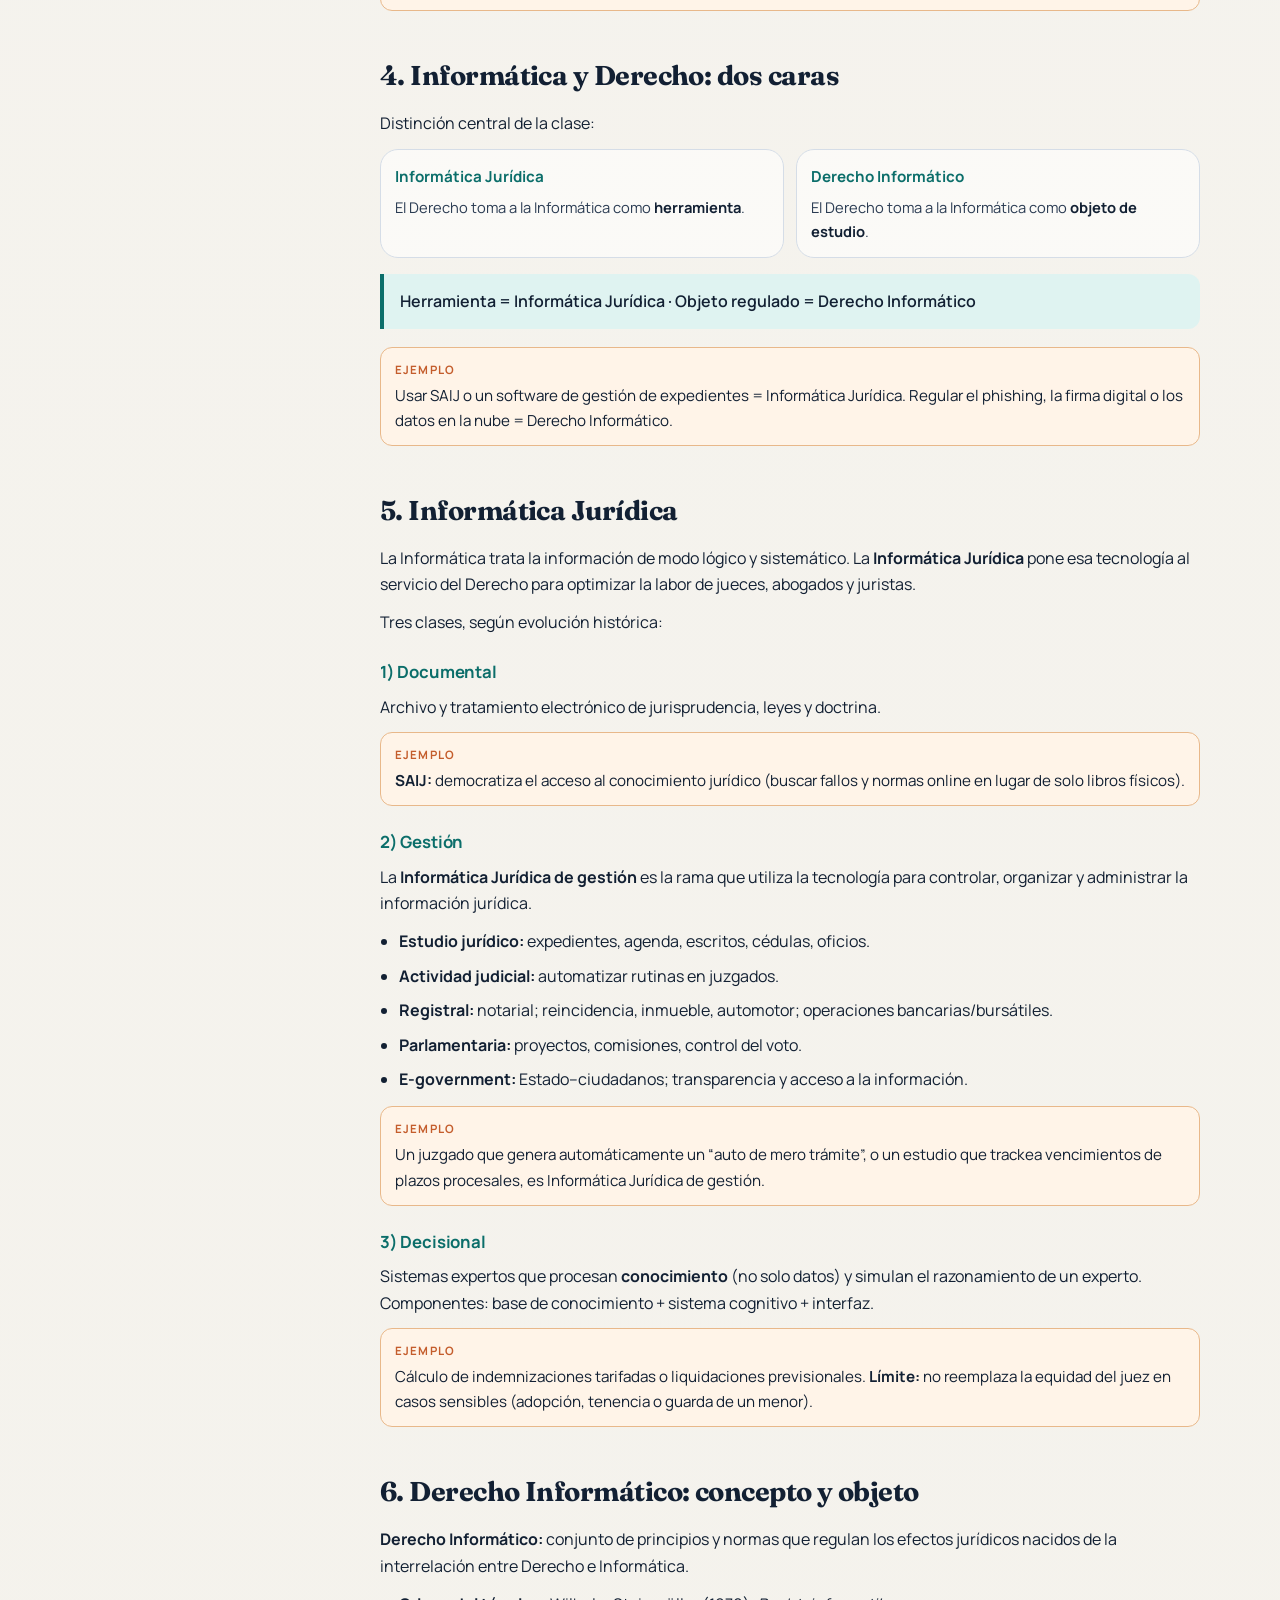
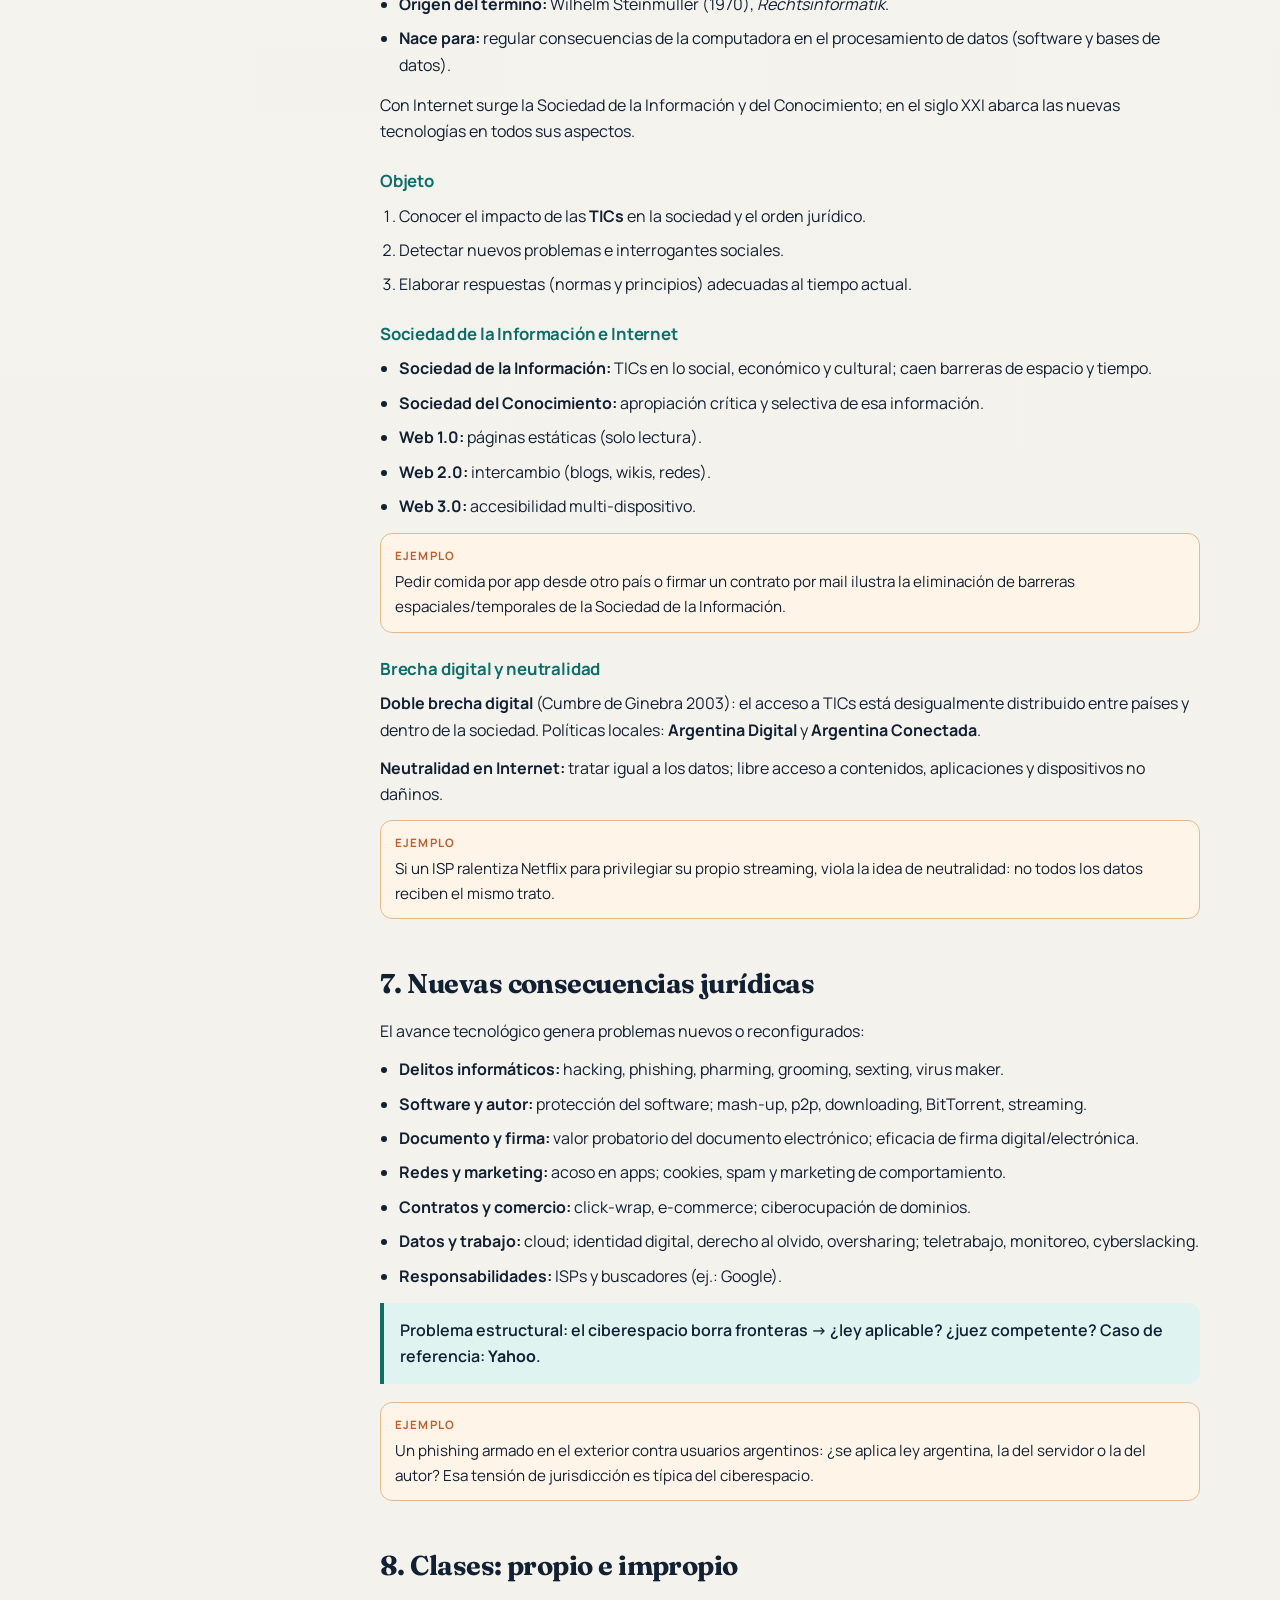
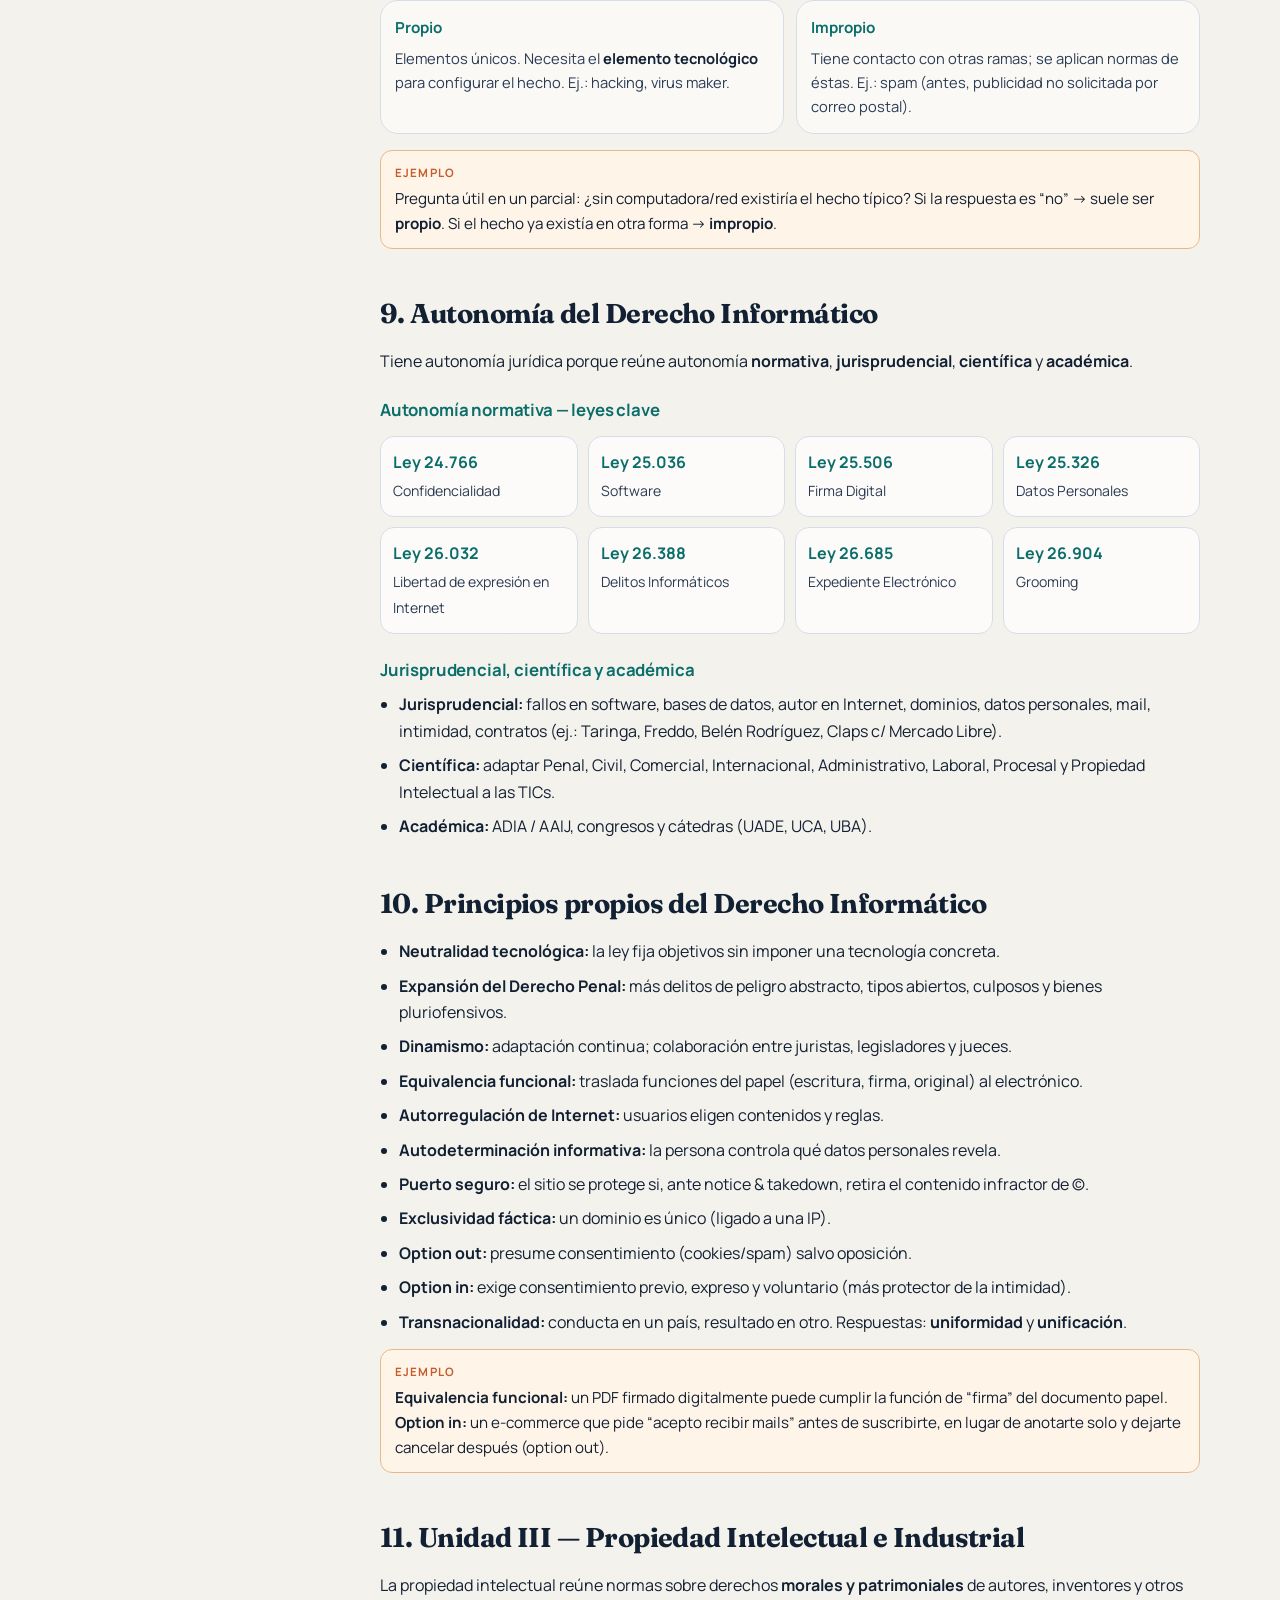
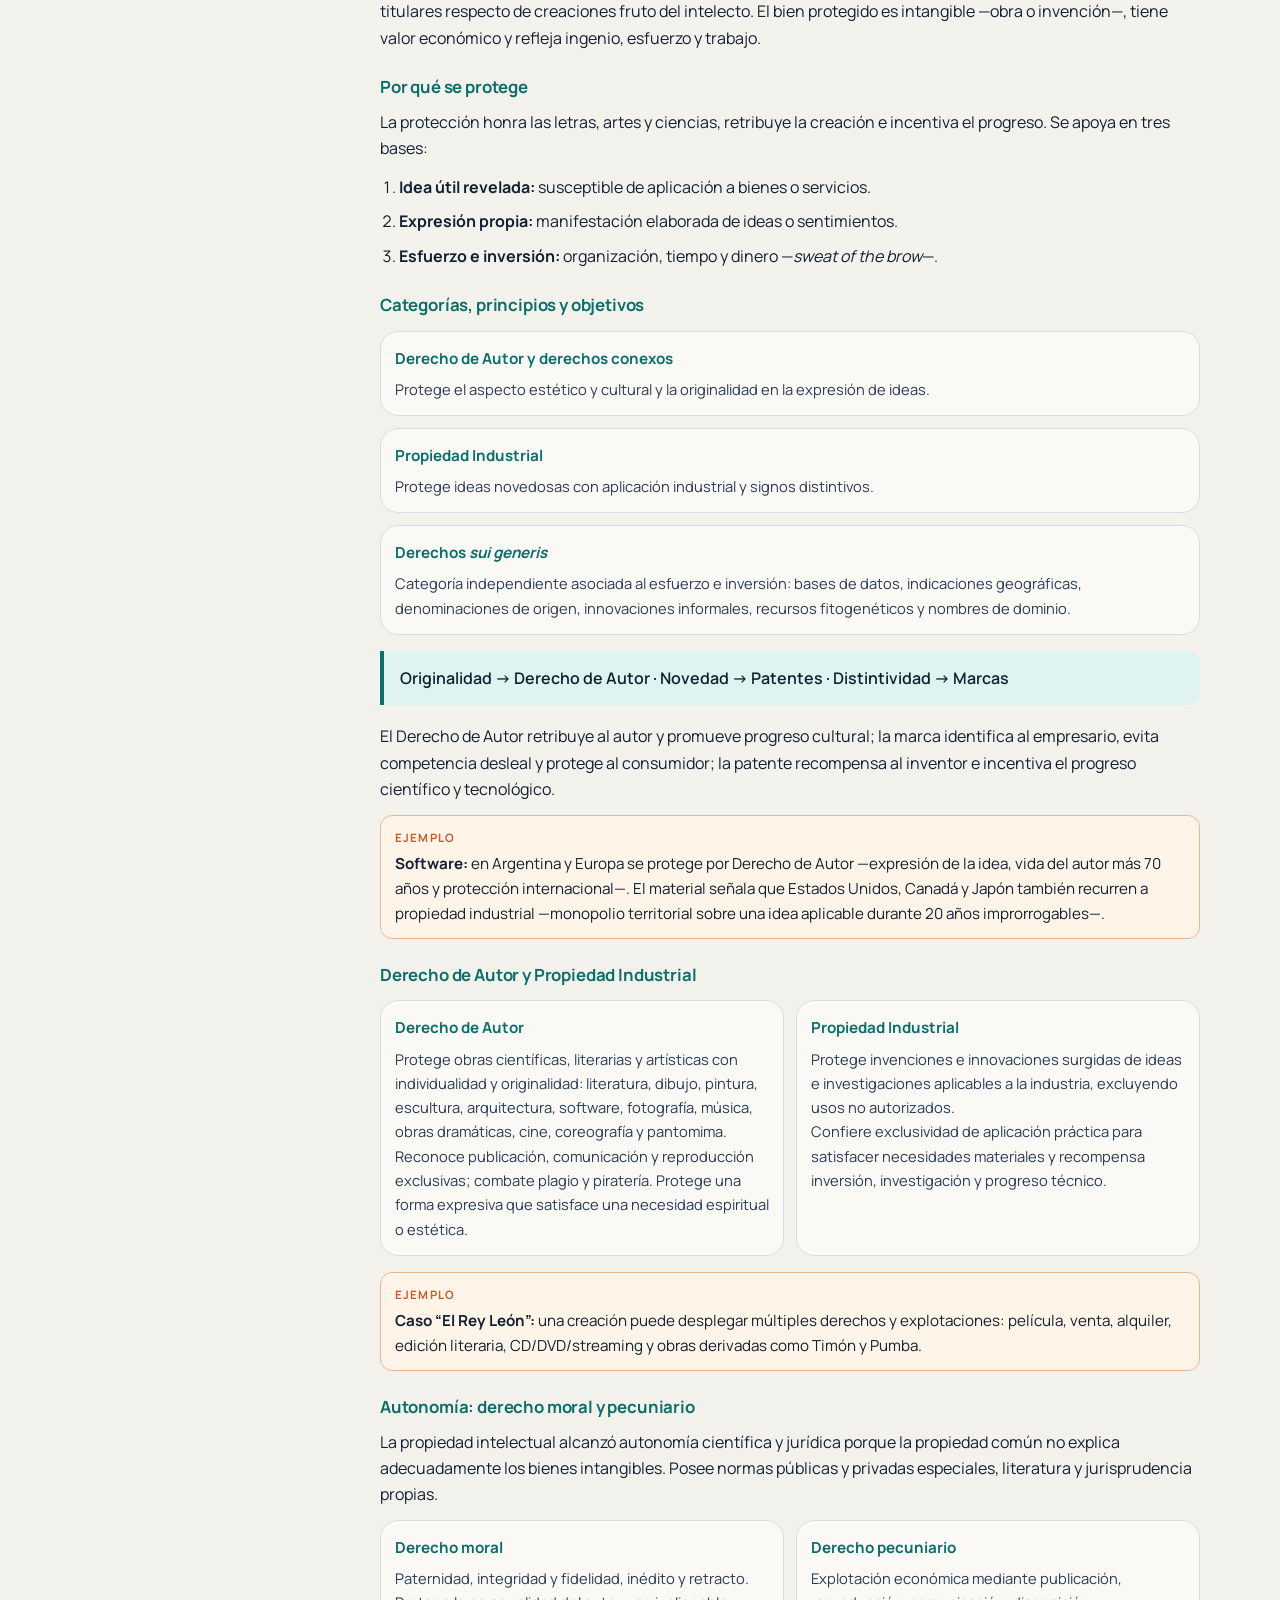
==== commit 08ed048b: "Actualizar resúmenes con el material del 3 de octubre" ====
--- a/Derecho Informático/Resumen_Clase_1_Derecho_Informatico.html
+++ b/Derecho Informático/Resumen_Clase_1_Derecho_Informatico.html
@@ -4,8 +4,8 @@
   <meta charset="UTF-8" />
   <meta name="viewport" content="width=device-width, initial-scale=1" />
   <link rel="icon" href="data:," />
-  <meta name="description" content="Resumen integral de las Unidades I a V de Derecho Informático — UADE: Derecho de Autor, Internet, bases de datos, marcas y patentes.">
-  <title>Derecho Informático — Resumen Unidades I a V | UADE</title>
+  <meta name="description" content="Resumen integral de las Unidades I a VII de Derecho Informático — UADE: Derecho de Autor, marcas, patentes, dominios, otras protecciones, datos personales e imagen.">
+  <title>Derecho Informático — Resumen Unidades I a VII | UADE</title>
   <link rel="preconnect" href="https://fonts.googleapis.com" />
   <link rel="preconnect" href="https://fonts.gstatic.com" crossorigin />
   <link href="https://fonts.googleapis.com/css2?family=Fraunces:opsz,wght@9..144,560;9..144,700&family=Manrope:wght@400;500;600;700&display=swap" rel="stylesheet" />
@@ -408,8 +408,15 @@
       }
       .backdrop.show { display: block; }
       main { padding: 72px 18px 64px; }
+      section[id], h3[id] { scroll-margin-top: 80px; }
       .grid-2 { grid-template-columns: 1fr; }
     }
+    /* Comparaciones de las unidades IV, VI y VII. */
+    .table-wrap { overflow-x: auto; margin: 18px 0; border: 1px solid var(--line); border-radius: 14px; background: white; }
+    .table-wrap table { width: 100%; min-width: 540px; border-collapse: collapse; font-size: .9rem; }
+    .table-wrap th, .table-wrap td { padding: 13px 15px; text-align: left; vertical-align: top; border-bottom: 1px solid var(--line); }
+    .table-wrap th { color: var(--accent); background: var(--highlight); }
+    .table-wrap tr:last-child td { border-bottom: 0; }
   </style>
 </head>
 <body>
@@ -421,7 +428,7 @@
     <aside class="sidebar" id="sidebar" aria-label="Índice de temas">
       <a class="home-link" href="../index.html">← Volver a materias</a>
       <p class="brand">Derecho Informático</p>
-      <p class="brand-sub">UADE · Unidades I a V</p>
+      <p class="brand-sub">UADE · Unidades I a VII</p>
       <p class="toc-label">Índice</p>
       <nav>
         <ul class="toc" id="toc">
@@ -540,10 +547,58 @@
               <li><a href="#modelos-utilidad">Modelos de utilidad</a></li>
             </ul>
           </li>
-          <li><a href="#ideas">16. Ideas clave</a></li>
           <li class="toc-group">
             <div class="toc-row">
-              <a href="#preguntas-parcial">17. Preguntas de parcial</a>
+              <a href="#dominios">16. Nombres de dominio</a>
+              <button type="button" class="acc-btn" aria-expanded="false" aria-label="Abrir subtemas"></button>
+            </div>
+            <ul class="toc-subs">
+              <li><a href="#dns-registro">DNS y registro</a></li>
+              <li><a href="#conflictos-dominios">Conflictos y UDRP</a></li>
+              <li><a href="#nic-argentina">NIC Argentina</a></li>
+            </ul>
+          </li>
+          <li class="toc-group">
+            <div class="toc-row">
+              <a href="#otras-protecciones">17. Otras protecciones</a>
+              <button type="button" class="acc-btn" aria-expanded="false" aria-label="Abrir subtemas"></button>
+            </div>
+            <ul class="toc-subs">
+              <li><a href="#disenos-industriales">Modelos y diseños</a></li>
+              <li><a href="#secreto-knowhow">Secreto y know-how</a></li>
+              <li><a href="#designaciones">Designaciones</a></li>
+            </ul>
+          </li>
+          <li class="toc-group">
+            <div class="toc-row">
+              <a href="#datos-personales">18. Datos personales</a>
+              <button type="button" class="acc-btn" aria-expanded="false" aria-label="Abrir subtemas"></button>
+            </div>
+            <ul class="toc-subs">
+              <li><a href="#principios-datos">Conceptos y calidad</a></li>
+              <li><a href="#consentimiento-datos">Consentimiento y circulación</a></li>
+              <li><a href="#derechos-habeas-data">Derechos y hábeas data</a></li>
+              <li><a href="#categorias-datos">Categorías especiales</a></li>
+              <li><a href="#olvido-crediticio">Olvido y caso Denegri</a></li>
+              <li><a href="#cloud-datos">Cloud y encargados</a></li>
+              <li><a href="#marketing-datos">Cookies y marketing</a></li>
+            </ul>
+          </li>
+          <li class="toc-group">
+            <div class="toc-row">
+              <a href="#derecho-imagen">19. Imagen y voz</a>
+              <button type="button" class="acc-btn" aria-expanded="false" aria-label="Abrir subtemas"></button>
+            </div>
+            <ul class="toc-subs">
+              <li><a href="#imagen-consentimiento">Protección y consentimiento</a></li>
+              <li><a href="#imagen-excepciones">Excepciones y redes</a></li>
+              <li><a href="#repaso-unidades-nuevas">Repaso de temas nuevos</a></li>
+            </ul>
+          </li>
+          <li><a href="#ideas">20. Ideas clave</a></li>
+          <li class="toc-group">
+            <div class="toc-row">
+              <a href="#preguntas-parcial">21. Preguntas de parcial</a>
               <button type="button" class="acc-btn" aria-expanded="false" aria-label="Abrir subtemas"></button>
             </div>
             <ul class="toc-subs">
@@ -560,18 +615,20 @@
       <div class="content" id="contenido">
         <header class="hero">
           <span class="eyebrow">UADE · Resumen de estudio</span>
-          <h1>Derecho Informático — Unidades I a V</h1>
+          <h1>Derecho Informático — Unidades I a VII</h1>
           <p>
             Fundamentos del Derecho, relación entre informática y regulación, propiedad intelectual,
-            Derecho de Autor digital, bases de datos, marcas, patentes y modelos de utilidad en un único recorrido de estudio.
+            Derecho de Autor digital, marcas, patentes, dominios, otras formas de protección, datos personales e imagen en un único recorrido de estudio.
           </p>
           <div class="meta">
             <span class="chip">Unidad I · Conceptos generales</span>
             <span class="chip">Unidad II · Informática y Derecho</span>
             <span class="chip">Unidad III · Propiedad Intelectual y Derecho de Autor</span>
-            <span class="chip">Unidad IV · Marcas</span>
+            <span class="chip">Unidad IV · Marcas y dominios</span>
             <span class="chip">Unidad V · Patentes y modelos de utilidad</span>
-            <span class="chip">57 preguntas de parcial</span>
+            <span class="chip">Unidad VI · Otras protecciones</span>
+            <span class="chip">Unidad VII · Datos e imagen</span>
+            <span class="chip">57 preguntas de parcial + repaso nuevo</span>
           </div>
         </header>
 
@@ -1426,9 +1483,175 @@
           <p>La solicitud debe describir la nueva configuración, la mejora funcional y su relación causal, además de reivindicaciones y dibujos. La ley permite convertir una solicitud de patente en modelo de utilidad —o viceversa— cuando se eligió incorrectamente la vía.</p>
         </section>
 
-        <!-- 16 -->
+        <section id="dominios">
+          <h2>16. Unidad IV — Nombres de dominio</h2>
+          <p>El <strong>nombre de dominio</strong> identifica un recurso en Internet mediante una denominación legible. El <strong>DNS</strong> relaciona nombres con información técnica, incluidas direcciones IP. La exclusividad del nombre es técnica dentro de su ubicación en el sistema; no equivale a adquirir una marca ni supone que cada nombre tenga una única IP exclusiva.</p>
+          <div class="grid-2">
+            <div class="compare"><h4>Marca</h4><p>Signo que distingue productos o servicios. Su exclusividad es jurídica, territorial y, como regla, limitada por la especialidad.</p></div>
+            <div class="compare"><h4>Dominio</h4><p>Nombre exclusivo dentro del espacio registrado. Su registro permite usarlo, pero puede cuestionarse por afectar derechos de terceros.</p></div>
+          </div>
+          <h3 id="dns-registro">Estructura, administradores y registro</h3>
+          <p>En <code>https://www.ejemplo.com.ar</code>, <code>https</code> indica el esquema de acceso; <code>www</code> es un subdominio habitual; <code>.ar</code> es el dominio territorial superior; <code>com.ar</code> es la zona bajo la que se registra <code>ejemplo.com.ar</code>. La URL completa puede incluir además ruta, parámetros y fragmento.</p>
+          <ul>
+            <li><strong>gTLD:</strong> dominios superiores genéricos, como <code>.com</code>, <code>.net</code> y <code>.org</code>. Algunos espacios tienen requisitos especiales.</li>
+            <li><strong>ccTLD:</strong> dominios superiores territoriales, como <code>.ar</code>, <code>.es</code> o <code>.uk</code>.</li>
+            <li><strong>ICANN:</strong> coordina identificadores de Internet; el registro de dominios genéricos se realiza a través de registradores acreditados.</li>
+            <li><strong>NIC Argentina:</strong> administra el espacio <code>.ar</code>; sus trámites se gestionan mediante TAD.</li>
+          </ul>
+          <p>La cátedra presenta al dominio como un <strong>bien inmaterial con derecho de uso de carácter especial</strong>, vinculado a un contrato de adhesión con el sistema de registro. Rige la prioridad de quien primero solicita y obtiene el nombre, pero esa prioridad cede frente a registros abusivos o a un mejor derecho acreditado.</p>
+          <h3 id="conflictos-dominios">Ciberocupación, parasitismo y UDRP</h3>
+          <p><strong>Cybersquatting o ciberocupación:</strong> registro abusivo de una denominación ajena para obtener un beneficio injustificado, por ejemplo revendérsela a su titular. <strong>Parasitismo o typosquatting:</strong> usar un nombre parecido para aprovechar errores de escritura, desviar visitas, confundir usuarios o explotar la reputación ajena.</p>
+          <p>En la <strong>UDRP</strong>, el reclamante debe acreditar conjuntamente:</p>
+          <ol>
+            <li>Identidad o similitud confundible con una marca sobre la que tiene derechos.</li>
+            <li>Falta de derechos o intereses legítimos del titular del dominio.</li>
+            <li>Registro <strong>y</strong> uso de mala fe.</li>
+          </ol>
+          <p>La oferta genuina previa de bienes o servicios, ser conocido por ese nombre o un uso legítimo no comercial pueden demostrar interés legítimo. La falta de una web activa no prueba por sí sola todos los requisitos. La mala fe puede evidenciarse en la reventa especulativa, el bloqueo de un competidor o la captación de usuarios mediante confusión.</p>
+          <p>El procedimiento se tramita ante proveedores habilitados, como la OMPI, con uno o tres expertos. Sus remedios son la <strong>transferencia o cancelación</strong> del dominio; no una indemnización. La vía judicial permanece disponible. Fuente de contraste: <a href="https://www.icann.org/resources/pages/policy-2024-02-21-en/">política UDRP de ICANN, apartado 4</a>.</p>
+          <div class="ejemplo"><strong>Casos del material:</strong> unas iniciales personales pueden fundar un interés legítimo aunque coincidan con una empresa. El conflicto <em>mikerowesoft.com</em> terminó en un acuerdo con Microsoft: sirve para discutir semejanza fonética e intereses enfrentados, no como sentencia que haya resuelto todos los requisitos de la UDRP.</div>
+          <h3 id="nic-argentina">NIC Argentina: titularidad, renovación y disputa</h3>
+          <ul>
+            <li>El titular puede ser una persona humana mayor de edad o jurídica, residente o no residente, y actuar mediante representante. Los datos declarados deben ser veraces y mantenerse actualizados.</li>
+            <li>El registro dura <strong>un año</strong>. Puede renovarse desde 30 días antes del vencimiento y durante la gracia: <strong>30 días con delegación activa + 15 días sin delegación</strong>, conservando la titularidad. Sin renovación, el registro se da de baja. <a href="https://nic.ar/es/node/269">NIC: vencimiento y renovación</a>.</li>
+            <li>Altas, renovaciones, transferencias y disputas son trámites arancelados. Los importes de las diapositivas son históricos; no sirven como tarifas actuales.</li>
+            <li>La disputa local exige invocar y fundamentar un <strong>mejor derecho o interés legítimo</strong>, aportar documentación y dar oportunidad de respuesta al titular. No debe confundirse con la UDRP de dominios genéricos.</li>
+            <li>El reglamento explicado en clase prevé restricciones a transferencias durante una disputa, el período de gracia o medidas judiciales/administrativas; contempla también transmisión por fallecimiento acreditando la calidad de causahabiente.</li>
+            <li>NIC puede rechazar o revocar registros de mala fe, engañosos, discriminatorios o que suplanten identidades. El registro no implica aprobación del contenido del sitio.</li>
+          </ul>
+          <div class="formula">Registrar primero no legitima apropiarse de un signo ajeno de mala fe.</div>
+        </section>
+
+        <section id="otras-protecciones">
+          <h2>17. Unidad VI — Otras formas de protección</h2>
+          <h3 id="disenos-industriales">Modelos y diseños industriales: proteger la apariencia</h3>
+          <p>El Decreto-Ley <strong>6673/63</strong> protege formas o aspectos ornamentales nuevos incorporados a productos industriales o artesanales. El <strong>modelo industrial</strong> es tridimensional —por ejemplo, la forma ornamental de una lámpara—; el <strong>diseño industrial</strong> es bidimensional —por ejemplo, un estampado—.</p>
+          <div class="grid-2"><div class="compare"><h4>Modelo de utilidad</h4><p>Protege una nueva disposición o forma que mejora una función práctica. El eje es la utilidad técnica.</p></div><div class="compare"><h4>Modelo o diseño industrial</h4><p>Protege la apariencia ornamental novedosa. El eje es cómo se ve el producto, no cómo funciona.</p></div></div>
+          <ul>
+            <li><strong>Adquisición:</strong> registro ante el INPI. La presentación identifica la creación mediante dibujos, fotografías o reproducciones; el control formal no garantiza que no existan derechos anteriores.</li>
+            <li><strong>Duración:</strong> 5 años desde el depósito, renovables por dos períodos iguales: <strong>máximo 15 años</strong>. La renovación puede pedirse en los seis meses previos o posteriores al vencimiento.</li>
+            <li><strong>Novedad:</strong> no debe haberse divulgado antes del depósito, salvo los supuestos legales de divulgación dentro de los seis meses anteriores. No se protege la forma impuesta por una función técnica, la falta de fisonomía propia, un mero cambio de color ni lo contrario a la moral.</li>
+            <li><strong>Alcance:</strong> permite explotar, transferir y excluir reproducciones no autorizadas, incluso aplicadas a otros productos. Pueden incluirse hasta 20 modelos o diseños de una misma clase de Locarno en una solicitud.</li>
+            <li><strong>Relación laboral:</strong> corresponde al autor, salvo creación específicamente contratada o mera ejecución de instrucciones; si es obra conjunta de empleador y empleado, pertenece a ambos salvo acuerdo contrario.</li>
+          </ul>
+          <p><strong>Defensa:</strong> cese, daños, medidas precautorias, secuestro e inventario; la mala fe agrega consecuencias como restitución de frutos. El registro de quien no es autor puede discutirse mediante cancelación y reivindicación. El material distingue el plazo legal de cinco años de esas acciones y el criterio del plenario <em>D’Uva c/ Schirripa</em> para registros de mala fe.</p>
+          <p>Se contemplan ilícitos de fabricación, comercialización, tenencia maliciosa y falsa invocación de un registro. Si también es una obra artística, el art. 28 impide invocar simultáneamente ambos regímenes en la defensa judicial; permite convertir una solicitud de patente o modelo de utilidad mal encuadrada en una de diseño. Referencia: <a href="https://www.argentina.gob.ar/normativa/nacional/decreto_ley-6673-1963-27687/actualizacion">Decreto-Ley 6673/63 actualizado</a>.</p>
+
+          <h3 id="secreto-knowhow">Secreto comercial, industrial y know-how</h3>
+          <p>El <strong>secreto industrial</strong> puede consistir en fórmulas, métodos, procesos o planos; el <strong>comercial</strong>, en información de clientes, ventas u organización. El <strong>know-how</strong> es conocimiento práctico acumulado para desarrollar una actividad, transferible mediante contratos, licencias o franquicias. Su protección como secreto depende de conservar la confidencialidad.</p>
+          <p>La <strong>Ley 24.766</strong> exige información no divulgada, bajo control legítimo, con valor comercial por ser secreta y sometida a medidas razonables de protección. No necesita ser desconocida por absolutamente todos: no debe ser generalmente conocida ni fácilmente accesible en los círculos donde se utiliza.</p>
+          <div class="formula">Secreto protegible = reserva + control legítimo + valor comercial + medidas razonables.</div>
+          <p>Son medidas razonables limitar accesos, identificar documentación confidencial, guardar soportes de forma segura y pactar obligaciones de reserva. El acceso de empleados o colaboradores sujetos a confidencialidad no equivale a divulgación pública.</p>
+          <p>La tutela impide adquisición, uso o divulgación contrarios a prácticas comerciales honestas: incumplimiento contractual, abuso de confianza, inducción a incumplir y recepción de información cuyo origen ilícito se conoce o se ignora por negligencia grave. Permite pedir cese, medidas cautelares y reparación. Quienes acceden por su relación laboral, profesional o comercial deben preservar la información advertida como confidencial.</p>
+          <div class="ejemplo"><strong>Ferrari–McLaren:</strong> el material usa la transferencia de documentación técnica reservada entre equipos para ilustrar apropiación indebida. La cuestión central es cómo se obtuvo y utilizó la información, no si había una patente.</div>
+          <p><strong>Patente y secreto:</strong> la primera exige divulgación y ofrece exclusividad temporal; el segundo conserva valor mientras se mantengan sus condiciones, sin dar el mismo monopolio frente a un desarrollo independiente. La cátedra también critica que ciertos artículos de la ley confundan información y soporte o equiparen divulgación parcial con pérdida total del secreto: son observaciones doctrinarias del material.</p>
+
+          <h3 id="designaciones">Designaciones de actividades, marcas y razón social</h3>
+          <div class="table-wrap"><table><thead><tr><th>Figura</th><th>Qué identifica</th><th>Cómo se adquiere / extingue</th></tr></thead><tbody>
+            <tr><td><strong>Marca</strong></td><td>Productos o servicios.</td><td>Como regla, registro; plazo y renovación propios.</td></tr>
+            <tr><td><strong>Designación</strong></td><td>Una actividad y quien la desarrolla ante su público, tenga o no fines de lucro.</td><td>Uso en el ramo correspondiente; cesa con la actividad designada.</td></tr>
+            <tr><td><strong>Razón o denominación social</strong></td><td>La sociedad en su vida jurídica.</td><td>Constitución e inscripción societaria; se vincula con su existencia jurídica.</td></tr>
+          </tbody></table></div>
+          <p>La designación puede ser verbal, gráfica o combinar signos. Debe diferenciarse de las preexistentes en el mismo ramo: no se protege cualquier uso del nombre en cualquier actividad. El uso estacional continuado —como una feria anual— no equivale necesariamente a abandono.</p>
+          <div class="ejemplo"><strong>Aclaración para estudiar:</strong> la diapositiva 49 menciona un año de uso para adquirirla. El <strong>art. 28</strong> establece adquisición <strong>por el uso</strong>; el año del <strong>art. 29</strong> es el plazo de prescripción de la acción de oposición desde el uso público y ostensible o su conocimiento. No son el mismo requisito. <a href="https://www.argentina.gob.ar/normativa/nacional/18803/actualizacion">Ley 22.362, arts. 27 a 30</a>.</div>
+          <p>La defensa busca evitar confusión mediante cese y medidas cautelares sobre carteles, papelería y otros elementos. La falsificación, imitación fraudulenta y uso no autorizado tienen las consecuencias previstas por la ley.</p>
+        </section>
+
+        <section id="datos-personales">
+          <h2>18. Unidad VII — Protección de datos personales</h2>
+          <p>La <strong>autodeterminación informativa</strong> permite conocer y controlar qué información personal se trata, con qué finalidad y quién puede usarla. La protección alcanza honor e intimidad, pero también acceso, exactitud y confidencialidad: un dato verdadero puede usarse de manera incompatible con su finalidad.</p>
+          <p>Marco de la unidad: Constitución —arts. 18, 19, 43 y tratados de derechos humanos—, <strong>Ley 25.326</strong>, Decreto 1558/2001, Convenio 108 aprobado por Ley 27.483, Código Civil y Comercial y delitos contra secretos y privacidad. La autoridad de aplicación es la <strong>AAIP</strong>.</p>
+          <h3 id="principios-datos">Conceptos, licitud y calidad</h3>
+          <ul>
+            <li><strong>Dato personal:</strong> información sobre una persona determinada o determinable; puede ser texto, imagen o sonido. La ley también alcanza, cuando corresponde, datos de personas jurídicas.</li>
+            <li><strong>Tratamiento:</strong> recolección, almacenamiento, consulta, modificación, comunicación, bloqueo o eliminación, entre otras operaciones.</li>
+            <li><strong>Disociación:</strong> impide asociar la información a una persona determinada o determinable; quitar el nombre no basta si se puede reidentificar.</li>
+            <li><strong>Ámbito:</strong> bancos públicos y privados comprendidos por la ley, incluidos los que exceden el uso exclusivamente personal. Se protege el secreto de las fuentes periodísticas; no debe deducirse una exención universal para cualquier base llamada “histórica” o “de investigación”.</li>
+          </ul>
+          <p>Los datos deben ser <strong>ciertos, pertinentes, adecuados, no excesivos y actualizados</strong>. La recolección debe ser leal; el uso debe respetar la finalidad; debe facilitarse el acceso y destruirse lo que deja de ser necesario, atendiendo a las obligaciones legales de conservación.</p>
+          <h3 id="consentimiento-datos">Consentimiento, información y circulación</h3>
+          <p>Como regla, el consentimiento debe ser <strong>libre, expreso e informado</strong>, destacado si integra otras declaraciones y revocable sin efectos retroactivos. Antes de recabar datos se informa finalidad, destinatarios, responsable de la base, obligatoriedad de las respuestas, consecuencias y derechos del titular.</p>
+          <p>El art. 5 contempla excepciones: fuentes de acceso público irrestricto; funciones estatales u obligación legal; listados limitados a los datos nominativos previstos; datos necesarios para una relación contractual, científica o profesional; y ciertas operaciones financieras sujetas a su régimen. La excepción al consentimiento no elimina los demás deberes de calidad, finalidad y seguridad.</p>
+          <div class="grid-2"><div class="compare"><h4>Cesión · art. 11</h4><p>Comunicación a otro responsable para fines relacionados con el interés legítimo de cedente y cesionario. Requiere información y consentimiento salvo excepción legal; ambos responden por las obligaciones aplicables.</p></div><div class="compare"><h4>Transferencia internacional · art. 12</h4><p>Exige considerar el nivel de protección del destino. La unidad estudia excepciones legales y garantías, como contratos modelo o reglas de un grupo empresario. Usar cloud en otro país también plantea esta cuestión.</p></div></div>
+          <p>Entre las excepciones de transferencia explicadas están colaboración judicial, ciertos intercambios médicos, operaciones bancarias/bursátiles, tratados y cooperación contra delitos graves. No debe usarse la lista histórica de países de las diapositivas como una lista vigente automática.</p>
+          <p><strong>Responsable de la base:</strong> debe cumplir inscripción cuando corresponda, licitud, finalidad, información, consentimiento o excepción, seguridad técnica y organizativa y secreto profesional. La confidencialidad continúa después de finalizar la relación. Pueden coexistir responsabilidad civil, sanciones administrativas y responsabilidad penal —por ejemplo, art. 157 bis—.</p>
+
+          <h3 id="derechos-habeas-data">Derechos del titular y hábeas data</h3>
+          <div class="table-wrap"><table><thead><tr><th>Derecho</th><th>Objeto</th><th>Plazo o condición</th></tr></thead><tbody>
+            <tr><td><strong>Información</strong></td><td>Conocer bases registradas, finalidades y responsables.</td><td>Consulta pública y gratuita ante el organismo de control.</td></tr>
+            <tr><td><strong>Acceso</strong></td><td>Obtener los propios datos de forma clara y completa, acreditando identidad.</td><td>Respuesta en <strong>10 días corridos</strong>. Gratuito cada 6 meses, salvo interés legítimo.</td></tr>
+            <tr><td><strong>Rectificación, actualización o supresión</strong></td><td>Corregir datos falsos, incompletos, desactualizados o indebidamente conservados.</td><td><strong>5 días hábiles</strong>. La supresión puede ceder ante derechos de terceros u obligación legal de conservar.</td></tr>
+            <tr><td><strong>Confidencialidad</strong></td><td>Restringir comunicación de datos que requieren reserva.</td><td>Se articula mediante el reclamo y, cuando corresponde, la vía judicial.</td></tr>
+          </tbody></table></div>
+          <p>El <strong>hábeas data</strong> tutela judicialmente estos derechos. Es <strong>informativo</strong> si busca conocer datos, finalidad y origen; <strong>rectificador</strong> si corrige o actualiza; y <strong>de preservación</strong> si procura suprimir o reservar información. No permite revelar fuentes periodísticas protegidas.</p>
+          <ol>
+            <li>Reclamar previamente al responsable y conservar constancia. La falta de respuesta dentro del plazo o una respuesta insuficiente habilitan la acción.</li>
+            <li>Identificar la base y explicar por qué se pide acceso, corrección, supresión o confidencialidad.</li>
+            <li>El juez puede disponer anotación de que el dato está controvertido o bloqueo provisional cuando corresponda.</li>
+            <li>La sentencia fija la medida y su cumplimiento; la reparación de daños puede reclamarse por la vía pertinente.</li>
+          </ol>
+          <p>Puede accionar la persona afectada o su representación; para personas jurídicas, el representante legal. La ley contempla sucesores y la intervención coadyuvante del Defensor del Pueblo. La competencia puede elegirse entre los domicilios previstos y el lugar donde se manifiesta el hecho; es federal en los supuestos de bases públicas nacionales o redes interjurisdiccionales del art. 36. El trámite contempla informe de la base en hasta cinco días hábiles —ampliable judicialmente— y eventual ampliación de la demanda.</p>
+          <p>Referencia de consulta: <a href="https://www.argentina.gob.ar/normativa/nacional/ley-25326-64790/actualizacion">Ley 25.326, derechos del titular y acción de protección</a>.</p>
+
+          <h3 id="categorias-datos">Categorías y regímenes especiales</h3>
+          <div class="table-wrap"><table><thead><tr><th>Categoría</th><th>Regla de estudio</th></tr></thead><tbody>
+            <tr><td><strong>Sensibles</strong></td><td>Origen racial/étnico, opiniones políticas, creencias, afiliación sindical, salud y vida sexual. Nadie puede ser obligado a darlos; su tratamiento tiene restricciones especiales del art. 7. El consentimiento no habilita por sí solo cualquier archivo sensible.</td></tr>
+            <tr><td><strong>Miembros y antecedentes</strong></td><td>Entidades religiosas, políticas y sindicales pueden registrar miembros dentro del régimen legal. Antecedentes penales y contravencionales: autoridades públicas competentes.</td></tr>
+            <tr><td><strong>Salud</strong></td><td>Profesionales y establecimientos pueden tratar datos de sus pacientes respetando secreto profesional. La historia clínica informatizada debe preservar integridad, autenticidad y recuperabilidad; el paciente puede solicitar copia, con el plazo de 48 horas explicado en la Ley 26.529.</td></tr>
+            <tr><td><strong>Biométricos</strong></td><td>Rasgos físicos, fisiológicos o conductuales tratados para identificación única. Según el criterio AAIP citado en clase, son sensibles si revelan información adicional potencialmente discriminatoria, como salud u origen étnico.</td></tr>
+            <tr><td><strong>Genéticos</strong></td><td>Información especialmente reservada, sujeta a finalidad y acceso restringido; no es una base comercial de libre consulta.</td></tr>
+            <tr><td><strong>Encuestas e investigación</strong></td><td>La excepción depende de que la información no sea atribuible a una persona. Importa la disociación efectiva, no solo la etiqueta “estadística”.</td></tr>
+            <tr><td><strong>Policiales e inteligencia</strong></td><td>Sin consentimiento solo dentro de las misiones legales y con datos necesarios. Deben cancelarse cuando dejan de ser necesarios para la finalidad que justificó su conservación.</td></tr>
+          </tbody></table></div>
+          <div class="ejemplo"><strong>Actualización del ejemplo genético:</strong> las diapositivas describen el alcance original de la Ley 26.879, centrado en delitos sexuales. La Ley 27.759 amplió el régimen al <strong>Registro Nacional de Datos Genéticos Vinculados con la Investigación Criminal</strong>. Se mantiene la protección de datos sensibles y la finalidad identificatoria legal. <a href="https://www.argentina.gob.ar/normativa/nacional/ley-26879-217689/actualizacion">Ley 26.879 actualizada</a>.</div>
+
+          <h3 id="olvido-crediticio">Información crediticia y derecho al olvido</h3>
+          <p>El art. 26 permite tratar datos patrimoniales relevantes para evaluar solvencia y cumplimiento de obligaciones bajo sus condiciones. El material destaca <strong>cinco años</strong> para información adversa significativa y <strong>dos años</strong> cuando la obligación se cancela o extingue, consignando esa circunstancia. El cómputo exige considerar el dato relevante y la reglamentación; no es un permiso para conservar cualquier información indefinidamente.</p>
+          <p>Este límite específico no equivale a un derecho general a borrar toda noticia antigua de Internet. En <strong>Denegri c/ Google</strong>, las diapositivas explican la decisión de Cámara de 2020 que admitió parcialmente desindexar ciertos contenidos.</p>
+          <div class="ejemplo"><strong>Evolución del caso:</strong> la <strong>Corte Suprema rechazó la demanda en 2022</strong> (Fallos 345:482), al considerar insuficiente el fundamento para restringir información veraz de interés público. Diferenciar la sentencia de Cámara estudiada de la decisión posterior evita aprender el caso con un desenlace incompleto. <a href="https://sj.csjn.gov.ar/homeSJ/notas/nota/189/documento">CSJN: jurisprudencia sobre derecho al olvido</a>.</div>
+
+          <h3 id="cloud-datos">Cloud computing y tratamiento por encargo</h3>
+          <p>Hay tres roles diferentes: <strong>titular del dato</strong> —persona a la que refiere—, <strong>responsable</strong> —determina el tratamiento— y <strong>encargado</strong> —lo presta por cuenta del responsable—. Un proveedor cloud no pasa a ser dueño de los datos por alojarlos.</p>
+          <div class="grid-2"><div class="compare"><h4>Modalidades</h4><p><strong>SaaS:</strong> uso de aplicaciones del proveedor. <strong>PaaS:</strong> plataforma para desarrollar y desplegar aplicaciones. <strong>IaaS:</strong> infraestructura de cómputo, almacenamiento y redes.</p></div><div class="compare"><h4>Ventajas y riesgos</h4><p>Menor inversión inicial, escalabilidad y acceso remoto; a cambio, evaluar conectividad, dependencia, recuperación, seguridad, jurisdicción y ley aplicable.</p></div></div>
+          <p>El contrato debe fijar finalidad, instrucciones, seguridad, reserva y condiciones de circulación. El encargado no puede reutilizar los datos para otro fin ni cederlos por su cuenta. Al concluir la prestación debe destruirlos, salvo autorización expresa y previsión razonable de nuevos encargos, con conservación segura por hasta dos años según el art. 25. Si interviene otro país, también se analiza la transferencia internacional.</p>
+          <h3 id="marketing-datos">Cookies, píxeles y marketing de comportamiento</h3>
+          <p>Cookies y tecnologías de seguimiento pueden registrar actividad y contribuir a formar perfiles de consumo; los píxeles permiten transmitir eventos desde una página. Ese tratamiento puede involucrar recolección, inferencias y cesión a terceros.</p>
+          <p><strong>Opt-in:</strong> aceptación previa. <strong>Opt-out:</strong> posibilidad de oponerse o retirarse. El art. 27, estudiado en clase como opt-out publicitario, permite ciertos tratamientos promocionales si los datos provienen de documentos públicos, del titular o de su consentimiento, y reconoce el retiro o bloqueo.</p>
+          <div class="formula">El derecho a darse de baja no autoriza a recolectar o ceder cualquier dato sin base legal.</div>
+        </section>
+
+        <section id="derecho-imagen">
+          <h2>19. Unidad VII — Derecho a la imagen y a la voz</h2>
+          <p>Es un derecho personalísimo <strong>autónomo</strong>: protege el control sobre la captación, reproducción y difusión de la propia imagen o voz, aunque no se pruebe una lesión adicional al honor o a la intimidad. Incluye fotografías, filmaciones, dibujos u otras representaciones reconocibles.</p>
+          <div class="grid-2"><div class="compare"><h4>Faz positiva</h4><p>Usar la propia imagen o autorizar a terceros, incluso para una explotación económica delimitada.</p></div><div class="compare"><h4>Faz negativa</h4><p>Oponerse a captaciones o usos no consentidos que no estén cubiertos por una excepción.</p></div></div>
+          <h3 id="imagen-consentimiento">Tres vías de protección y consentimiento</h3>
+          <ul>
+            <li><strong>Marcas · Ley 22.362, art. 3 inc. h:</strong> nombre, seudónimo o retrato no pueden registrarse como marca sin la autorización exigida.</li>
+            <li><strong>Ley 11.723, arts. 31, 33 y 35:</strong> regula la puesta en el comercio del retrato y cuestiones de consentimiento, revocación y fallecimiento.</li>
+            <li><strong>CCyC, arts. 53 y 55:</strong> incluye captación o reproducción de imagen y voz por cualquier medio; no exige finalidad lucrativa. El art. 1770 protege frente a intromisiones arbitrarias en la vida privada.</li>
+          </ul>
+          <p>El consentimiento <strong>no se presume</strong>, se interpreta restrictivamente y es revocable. Una autorización para una campaña no habilita cualquier medio, finalidad o duración: el acuerdo debe precisar usos, soportes, territorio, plazo y obligaciones. Los efectos indemnizatorios de revocar dependen del régimen y del caso.</p>
+          <h3 id="imagen-excepciones">Excepciones, fallecimiento y redes sociales</h3>
+          <p>El art. 53 contempla participación en actos públicos; interés científico, cultural o educacional prioritario con medidas para evitar daño innecesario; y ejercicio regular del derecho de informar sobre acontecimientos de interés general. Deben analizarse finalidad y contexto: estar en un espacio público no habilita cualquier reutilización publicitaria.</p>
+          <p>En personas fallecidas pueden consentir herederos o quien haya sido designado por disposición de última voluntad; ante desacuerdo entre herederos del mismo grado decide el juez. Pasados <strong>20 años desde la muerte</strong>, la reproducción <strong>no ofensiva</strong> es libre. Referencia: <a href="https://www.argentina.gob.ar/normativa/nacional/ley-26994-235975/actualizacion">Código Civil y Comercial, arts. 53 y 55</a>.</p>
+          <div class="ejemplo"><strong>Foto publicada en Instagram:</strong> permitir que otros vean el perfil no equivale a autorizar a una empresa a usar esa foto en un anuncio. Tampoco el consentimiento del fotógrafo reemplaza el de la persona retratada: Derecho de Autor y derecho a la imagen protegen intereses diferentes.</div>
+          <p>Para resolver un caso: identificar a la persona reconocible, qué uso se hizo, si existe consentimiento específico y si corresponde una excepción. Según el daño acreditado pueden discutirse cese, prevención y reparación moral o patrimonial; la protección no está reservada a personas famosas.</p>
+          <h3 id="repaso-unidades-nuevas">Repaso de las unidades incorporadas</h3>
+          <details><summary>¿Tener un dominio equivale a registrar una marca?</summary><p>No. La exclusividad técnica del dominio y la protección jurídica de una marca tienen objetos y alcances distintos; un dominio puede ser impugnado por registro abusivo.</p></details>
+          <details><summary>¿Qué tres requisitos debe acreditar el reclamante en UDRP?</summary><p>Similitud confundible con una marca protegida, ausencia de derechos o interés legítimo del titular y registro y uso de mala fe.</p></details>
+          <details><summary>¿Una forma que mejora el agarre es diseño industrial?</summary><p>Si el rasgo responde a la función técnica, no se protege como ornamentación por ese solo hecho. Debe distinguirse del modelo de utilidad.</p></details>
+          <details><summary>¿Alcanza con llamar “secreta” a una información?</summary><p>No: se necesitan reserva efectiva, control legítimo, valor comercial por ser secreta y medidas razonables de protección.</p></details>
+          <details><summary>¿Cuáles son los dos plazos básicos sobre datos personales?</summary><p>Acceso: 10 días corridos. Rectificación, actualización o supresión: 5 días hábiles. No intercambiar días corridos con hábiles.</p></details>
+          <details><summary>¿Se puede cambiar de finalidad porque se obtuvo consentimiento?</summary><p>No hay un permiso ilimitado: el tratamiento debe respetar finalidad, información, calidad y las restantes condiciones legales.</p></details>
+          <details><summary>¿El olvido crediticio y Denegri son lo mismo?</summary><p>No. El primero tiene un régimen específico de conservación de información patrimonial. Denegri enfrenta la desindexación de noticias con libertad de expresión e interés público; la Corte rechazó esa demanda.</p></details>
+          <details><summary>¿Puede un proveedor cloud vender los datos que aloja por encargo?</summary><p>No puede apropiarse de una finalidad propia ajena al contrato ni cederlos por su cuenta; debe respetar las instrucciones y obligaciones del tratamiento.</p></details>
+          <details><summary>¿Una foto en un perfil público queda libre para publicidad?</summary><p>No. Publicarla para que sea vista no autoriza cualquier explotación por terceros. Debe analizarse el consentimiento para ese uso.</p></details>
+          <p>Fuentes incorporadas el 03/10/2026: “Unidad IV — Nombres de Dominio”, “Unidad VI — Otras Formas de Protección”, “Unidad VII — Datos Personales” (partes 1 y 2) y “Unidad VII — Derecho a la Imagen”. Las aclaraciones normativas y jurisprudenciales enlazadas distinguen el material de clase de sus correcciones o actualizaciones.</p>
+        </section>
+
+        <!-- 20 -->
         <section id="ideas">
-          <h2>16. Ideas clave para recordar</h2>
+          <h2>20. Ideas clave para recordar</h2>
           <ul class="key-list">
             <li>El <strong>Estado</strong> se compone de población, territorio, gobierno, derecho y poder.</li>
             <li>Formas de Estado: <strong>unitario</strong>, <strong>federal</strong>, <strong>confederación</strong> (con derechos de <strong>secesión</strong> y <strong>nulificación</strong>).</li>
@@ -1456,12 +1679,16 @@
             <li>La confusión marcaria puede ser directa o indirecta y se estudia en los planos visual, fonético y conceptual desde la percepción del consumidor.</li>
             <li>Patente: <strong>novedad absoluta + actividad inventiva + aplicación industrial</strong>; las reivindicaciones delimitan el monopolio y el plazo es de 20 años desde la solicitud.</li>
             <li>Modelo de utilidad: mejora funcional de un objeto conocido, sin exigencia de actividad inventiva; dura <strong>10 años</strong>.</li>
-          </ul>
-        </section>
-
-        <!-- 17 -->
+          <li>Dominio ≠ marca; en UDRP se prueban similitud, falta de interés legítimo y mala fe de registro y uso.</li>
+            <li>Diseño industrial = ornamentación; modelo de utilidad = mejora funcional; secreto = reserva y medidas de protección.</li>
+            <li>Datos personales: acceso en <strong>10 días corridos</strong>; rectificación, actualización o supresión en <strong>5 días hábiles</strong>.</li>
+            <li>La imagen y la voz requieren consentimiento o una excepción aplicable; un perfil público no autoriza cualquier reutilización.</li>
+            </ul>
+        </section>
+
+        <!-- 21 -->
         <section id="preguntas-parcial">
-          <h2>17. Preguntas de parcial — Temas 1, 2 y 3</h2>
+          <h2>21. Preguntas de parcial — Temas 1, 2 y 3</h2>
           <p>Las 57 consignas de los tres temas están organizadas como acordeones. Abrí una pregunta para ver sus opciones y la respuesta razonada; dentro de cada tema se mantiene abierta una sola a la vez.</p>
 
           <h3 id="preguntas-tema-1">Tema 1</h3>
@@ -1536,7 +1763,7 @@
 
         <footer>
           Resumen elaborado a partir de “Clase 1 Presentación – Informática y Derecho”; las presentaciones de las Unidades I, II y III; los materiales “Unidad III — Derecho de Autor” (partes 1 y 2), “Derecho de Autor en Internet 2026” y “Bases de Datos 2026”; “Unidad IV — Derecho de Marcas” (materiales 1 y 2); “Unidad V — Patentes y Modelos de Utilidad”; y los modelos de parcial Tema 1, Tema 2 y Tema 3 (UADE).
-          Para estudiar offline, abrí este archivo en el navegador.
+          Actualización del 03/10/2026: Nombres de Dominio, Otras Formas de Protección, Datos Personales (partes 1 y 2) y Derecho a la Imagen. Las fuentes oficiales enlazadas aclaran diferencias normativas y jurisprudenciales del material. Para estudiar offline, abrí este archivo en el navegador.
         </footer>
       </div>
     </main>
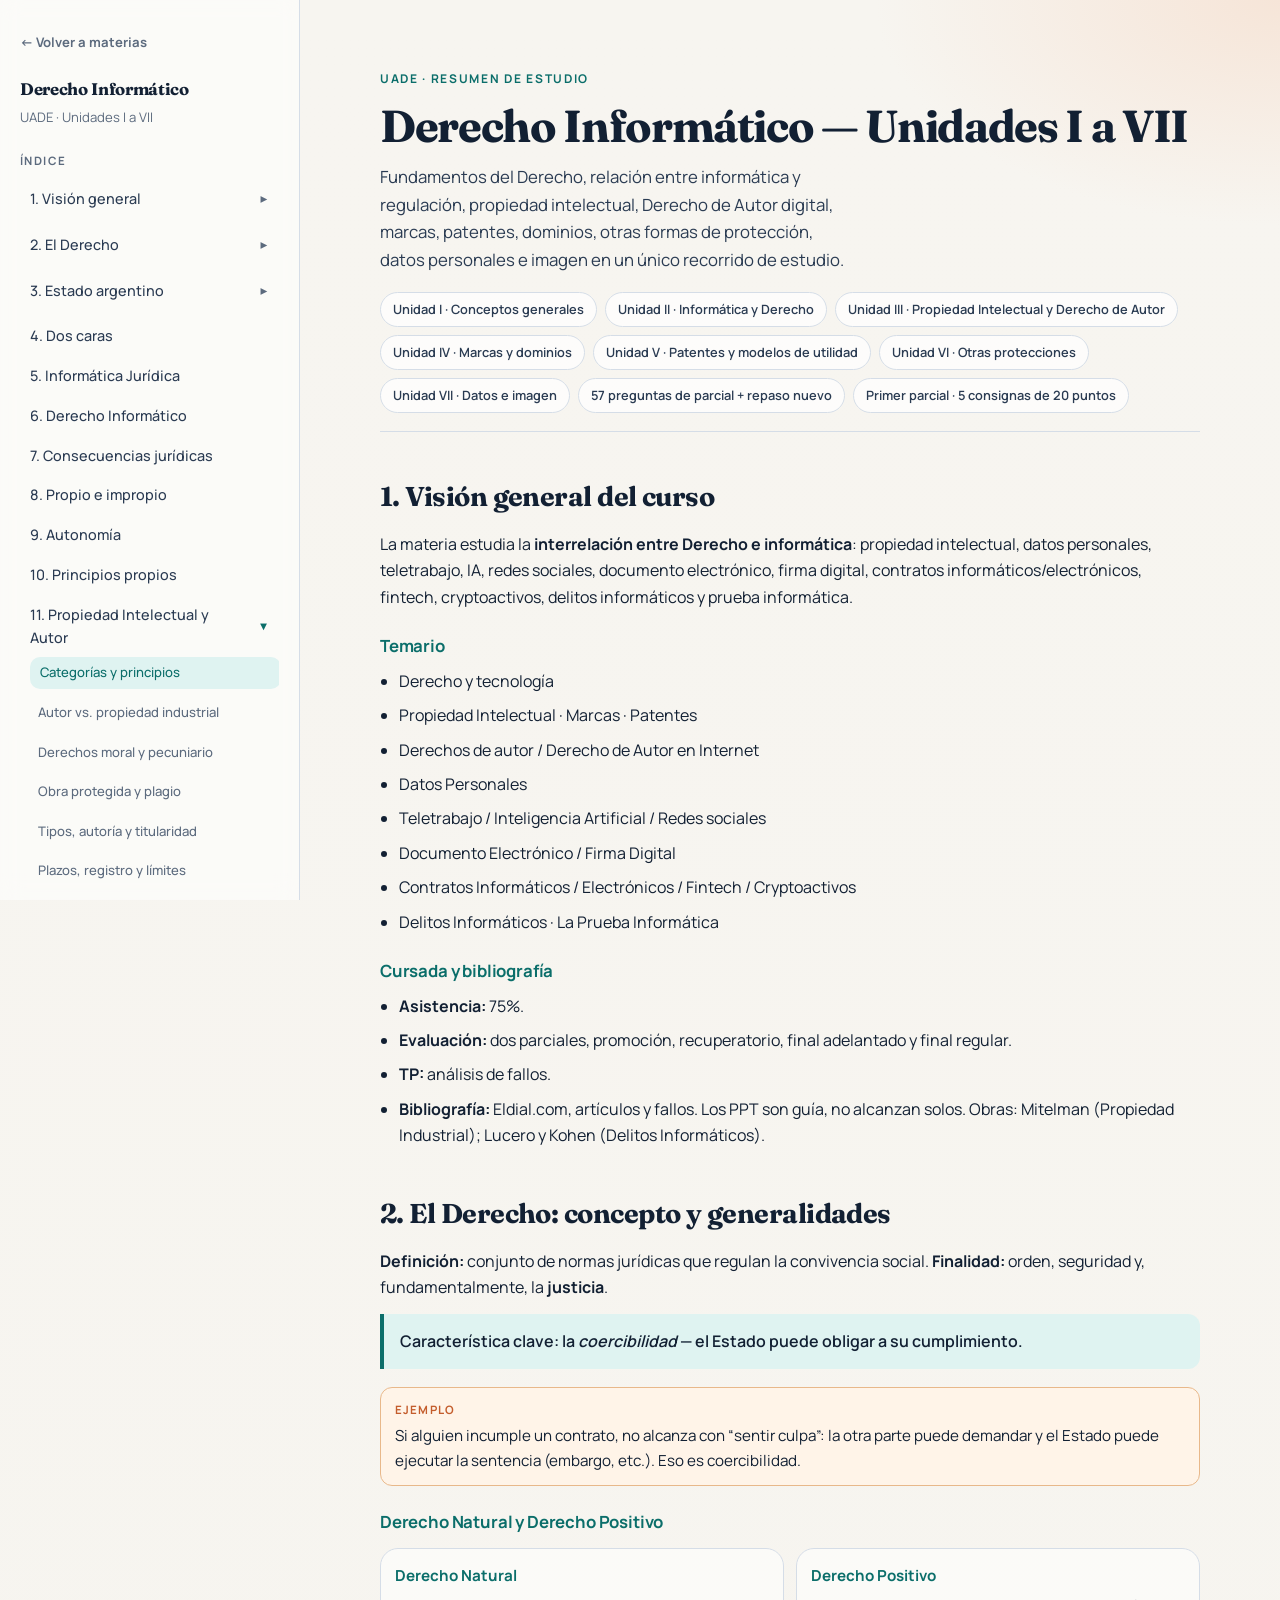
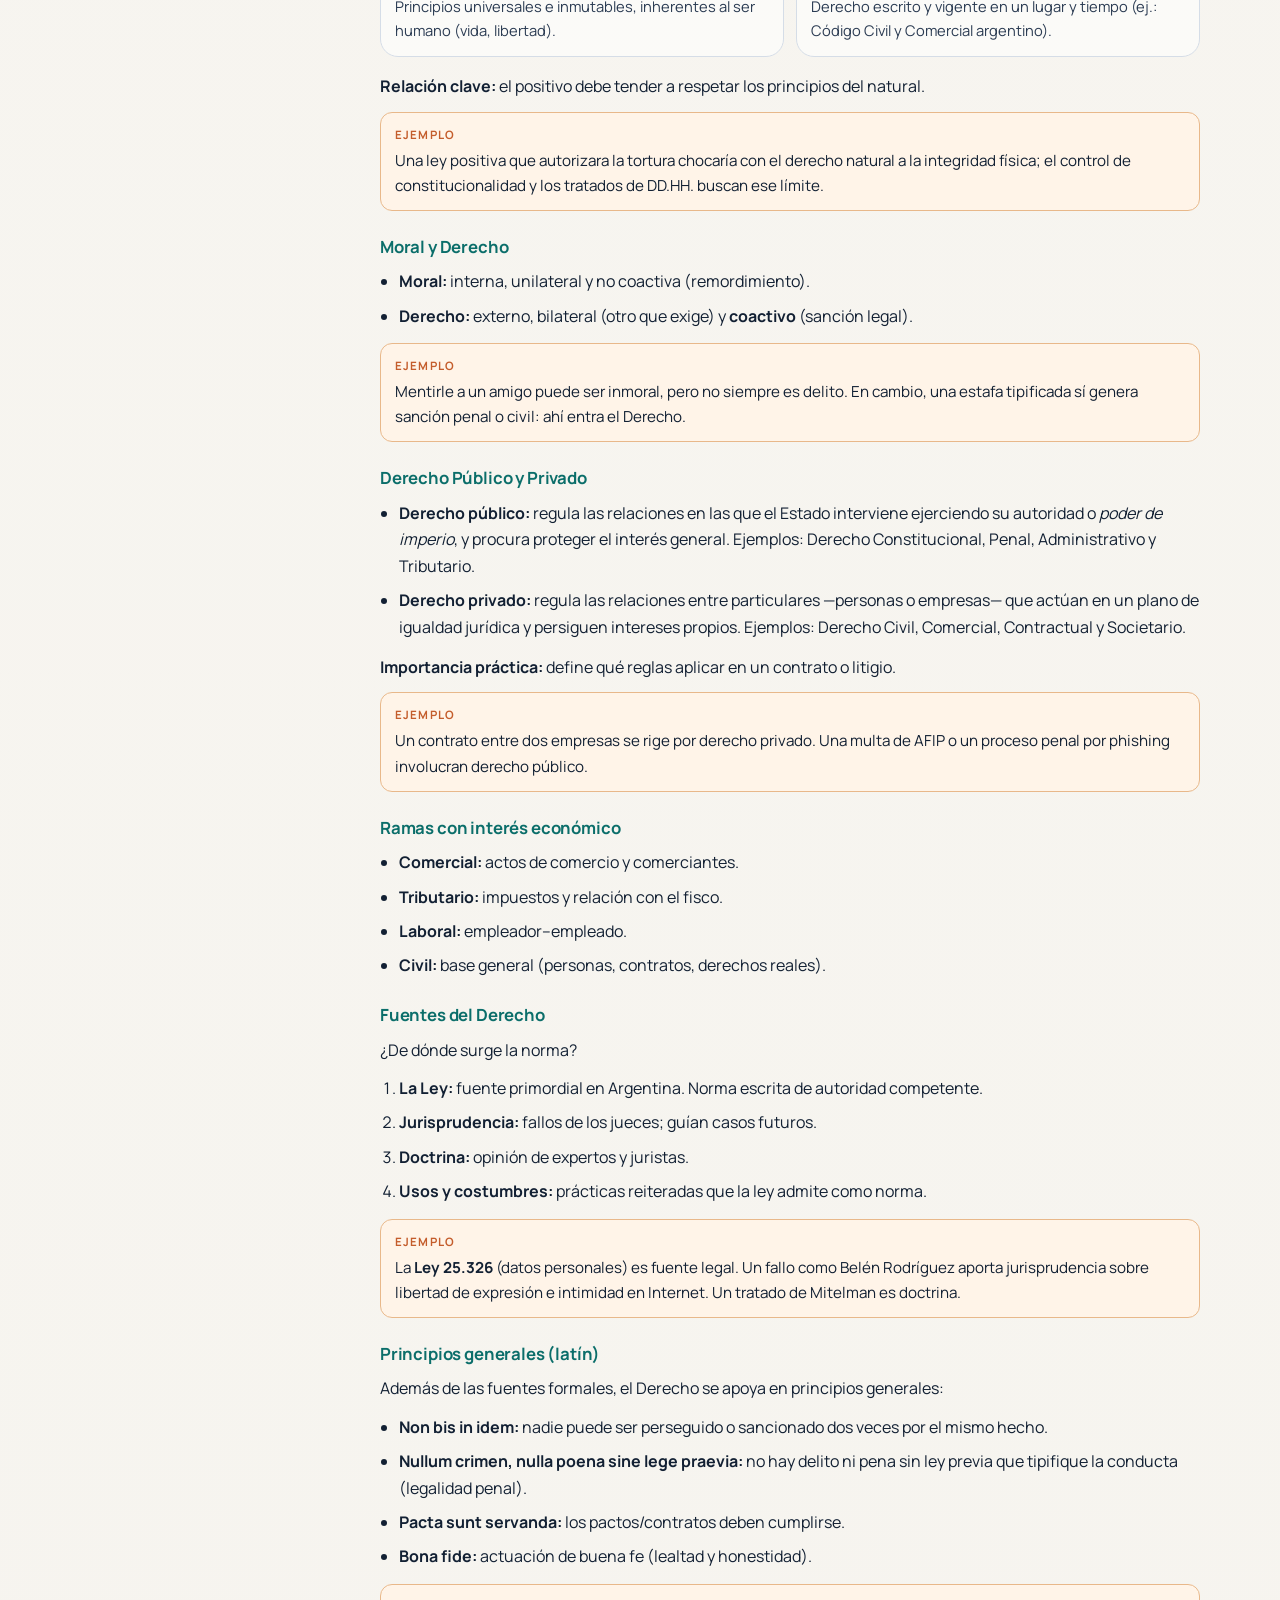
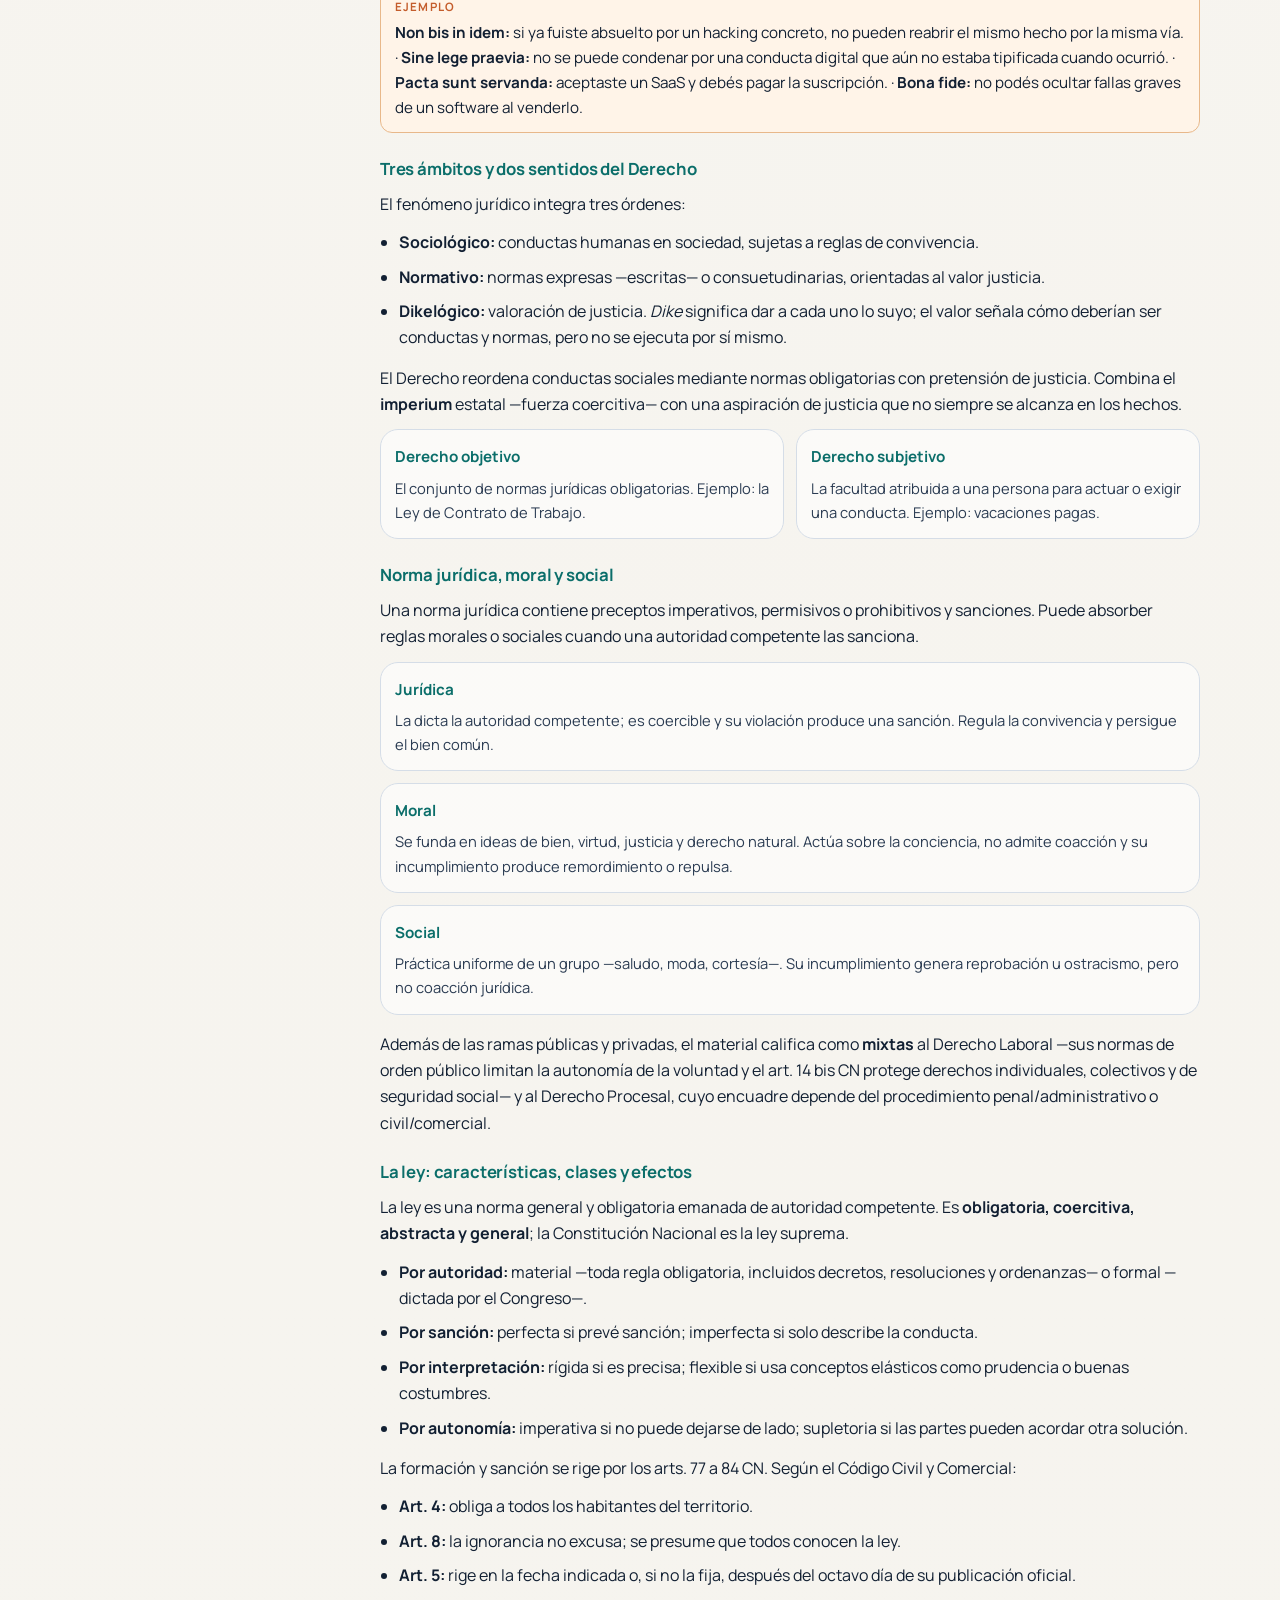
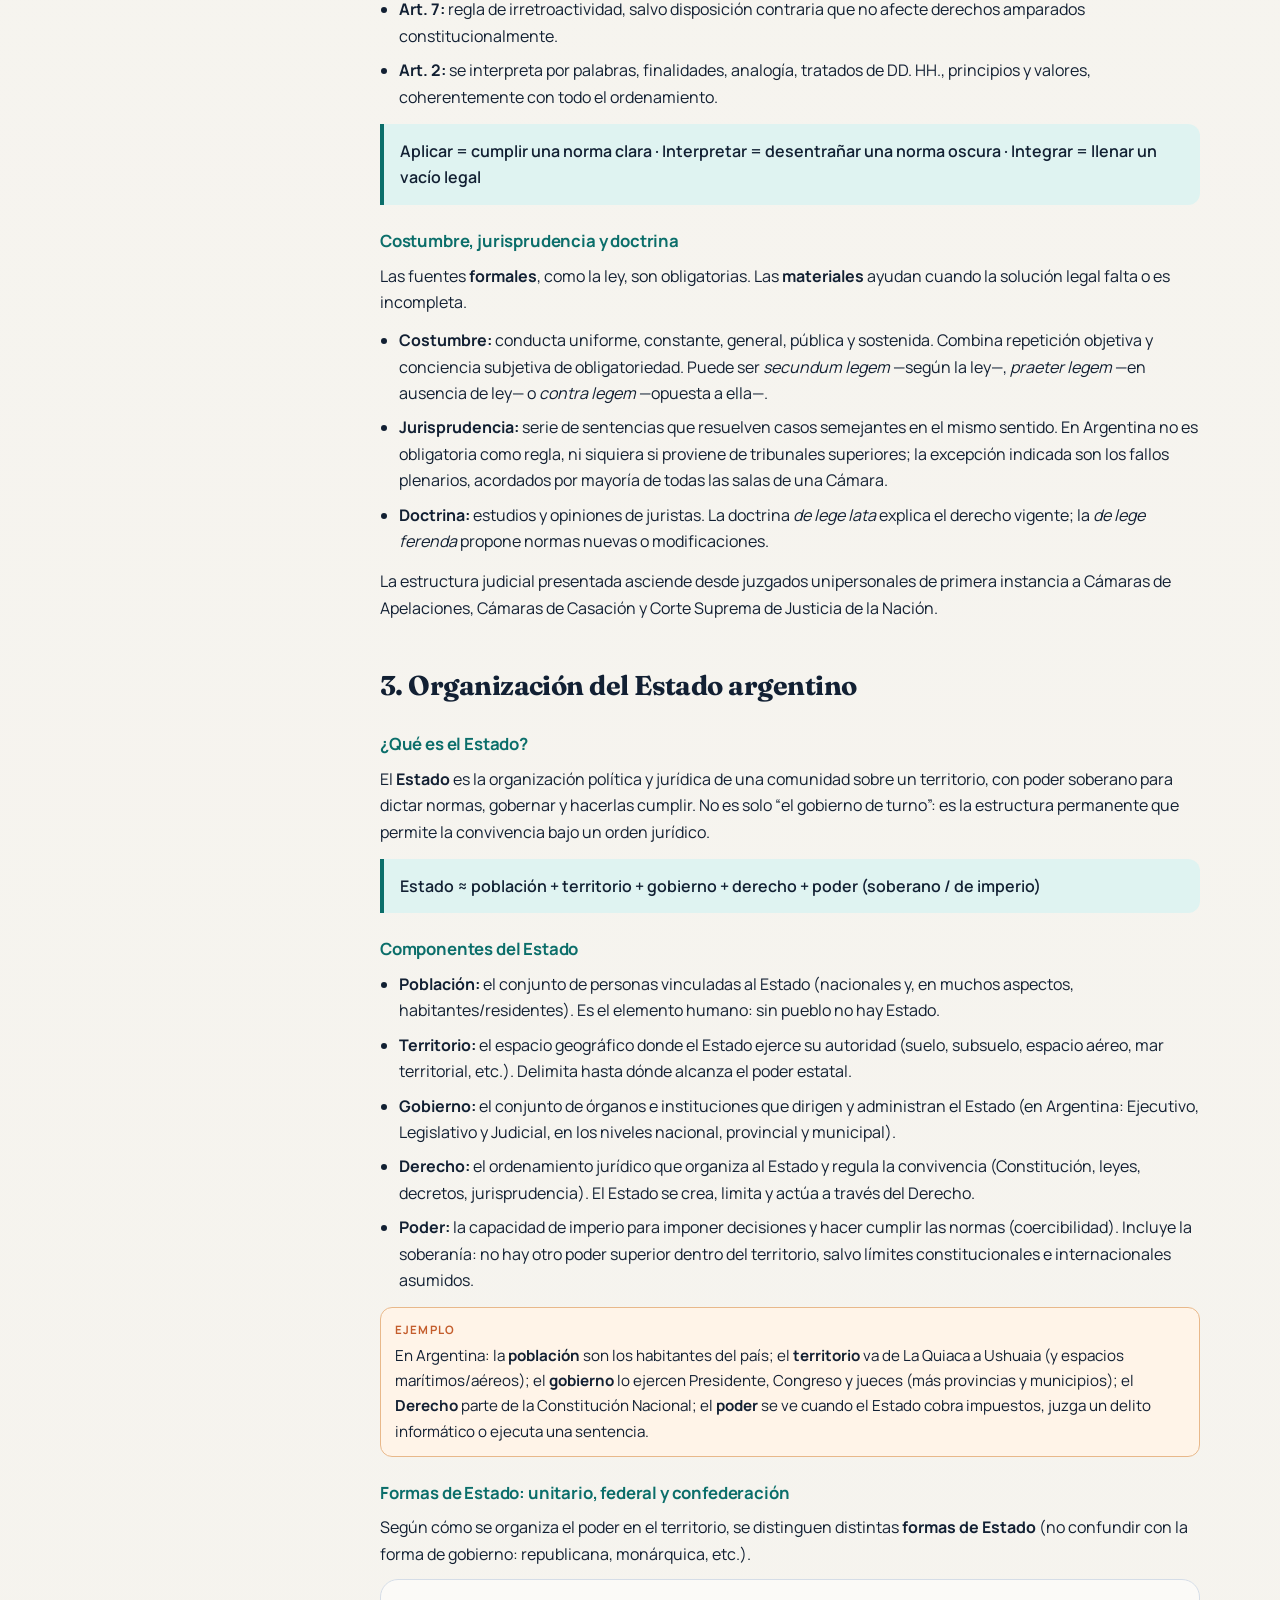
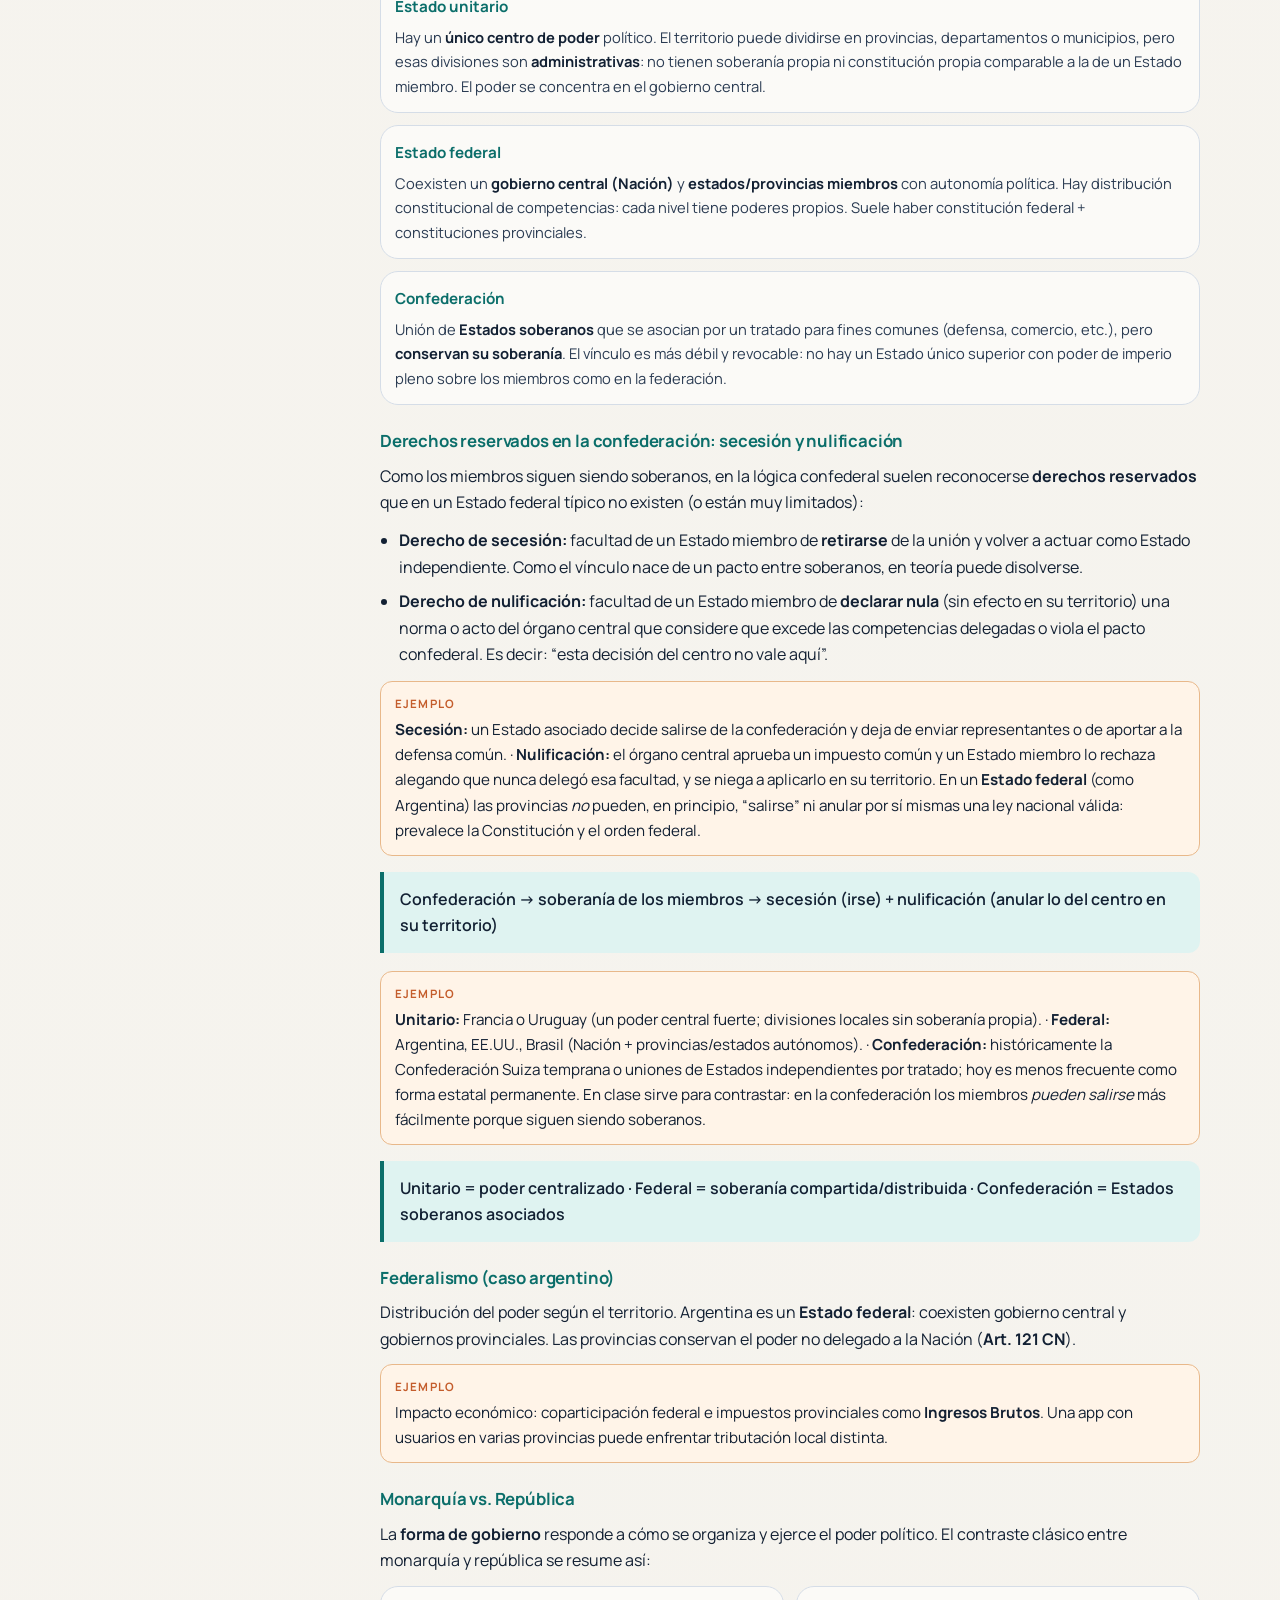
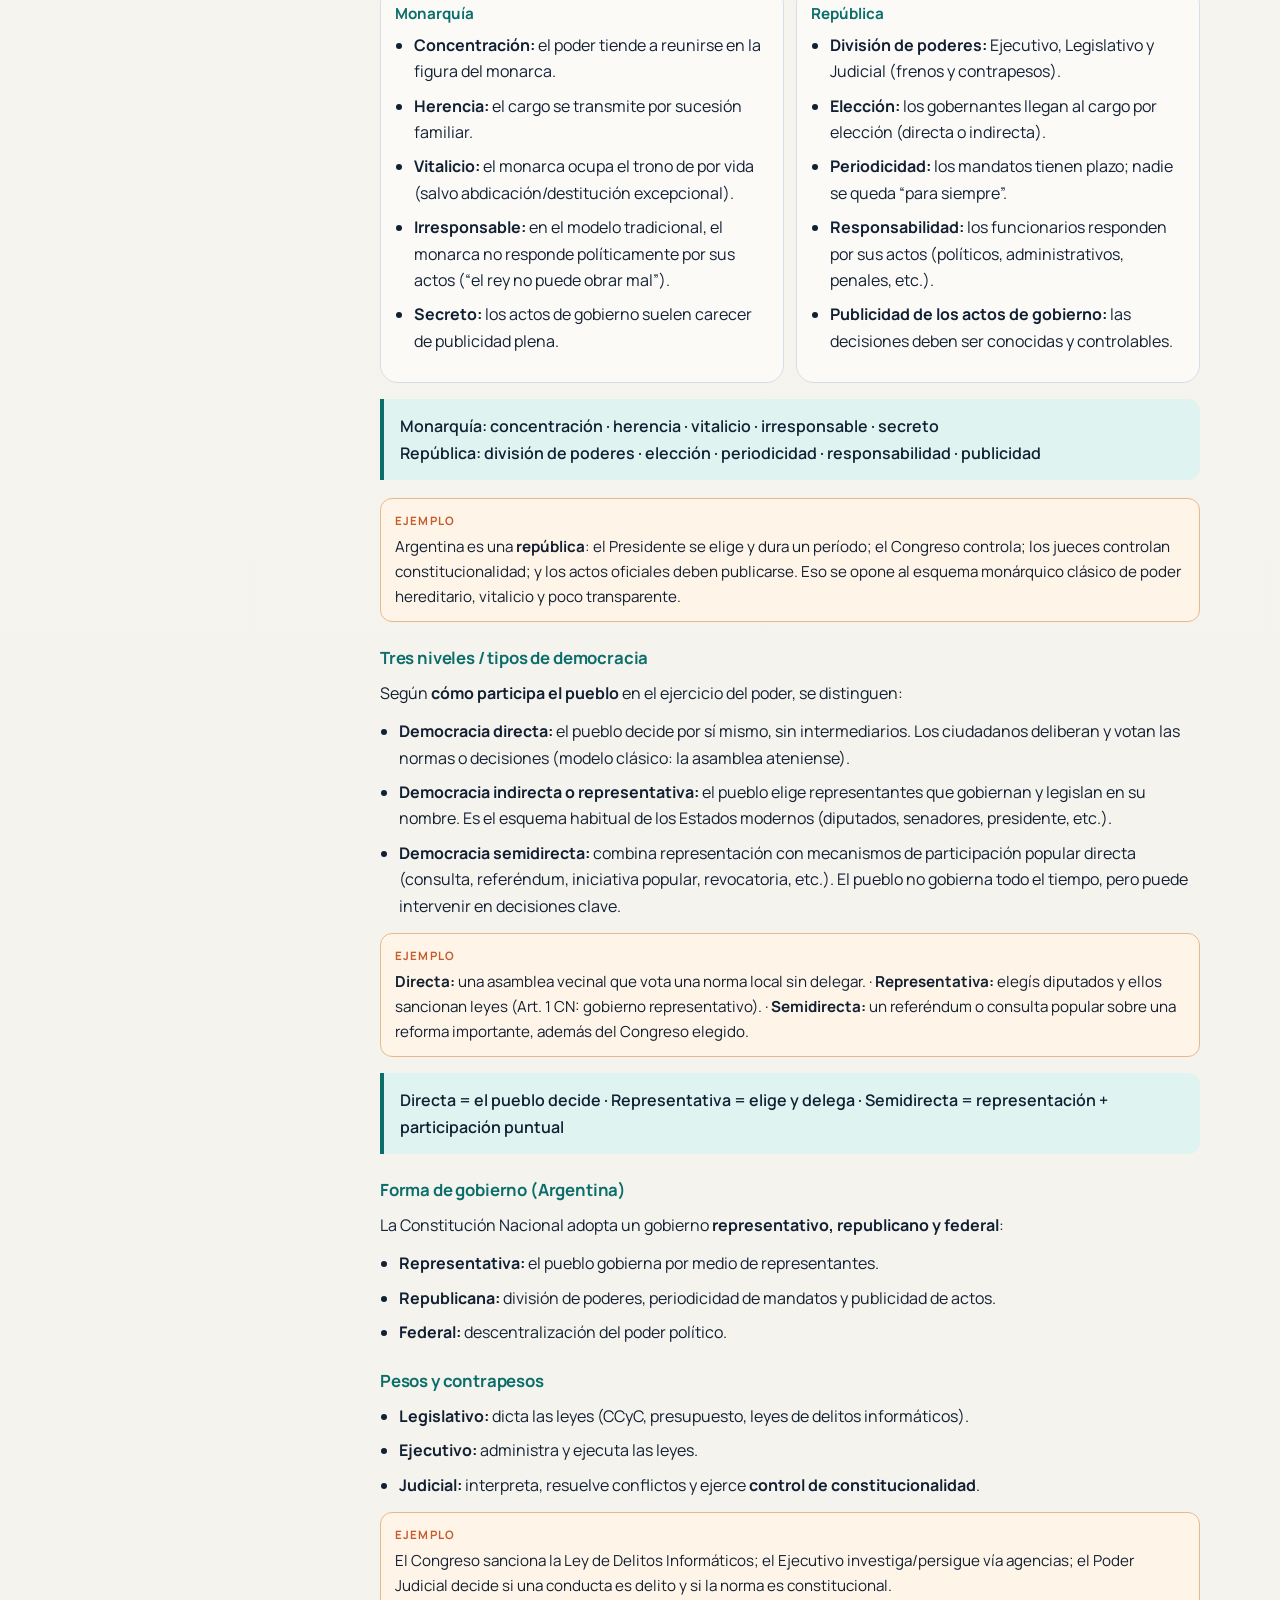
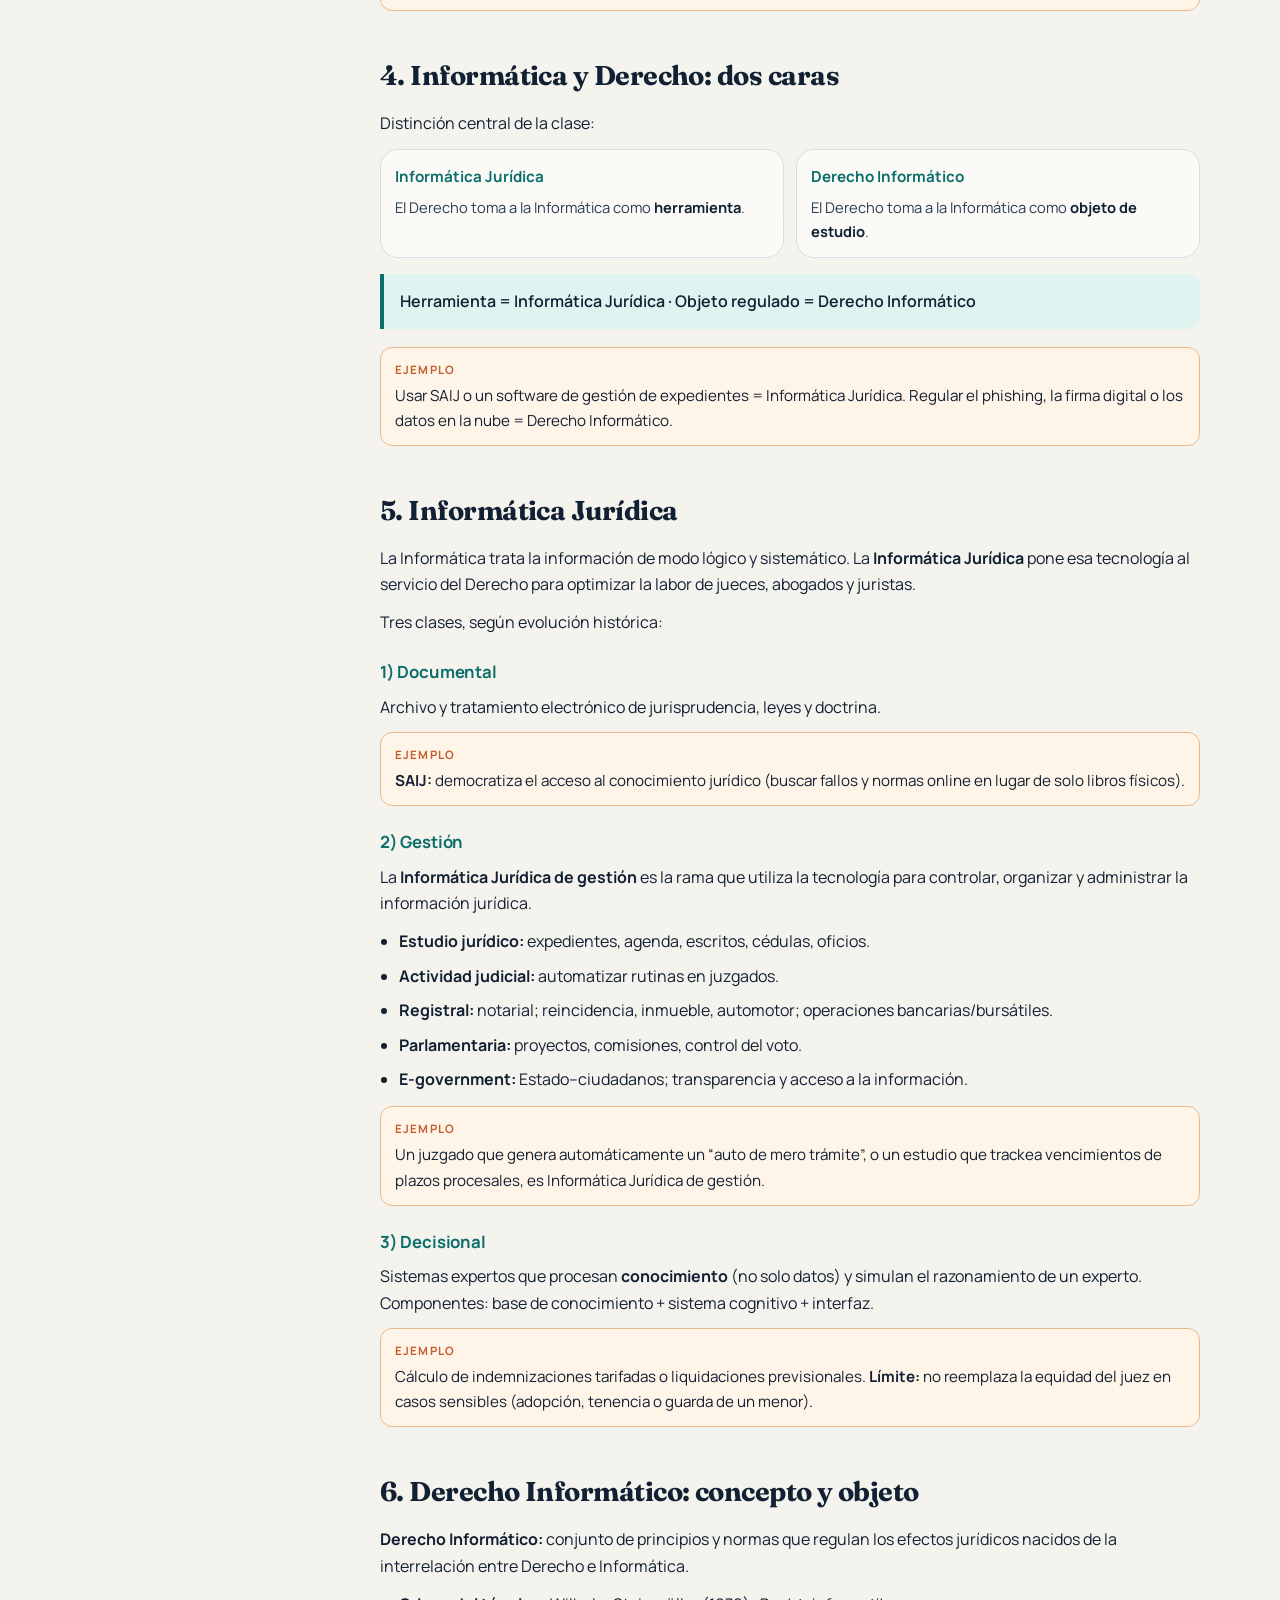
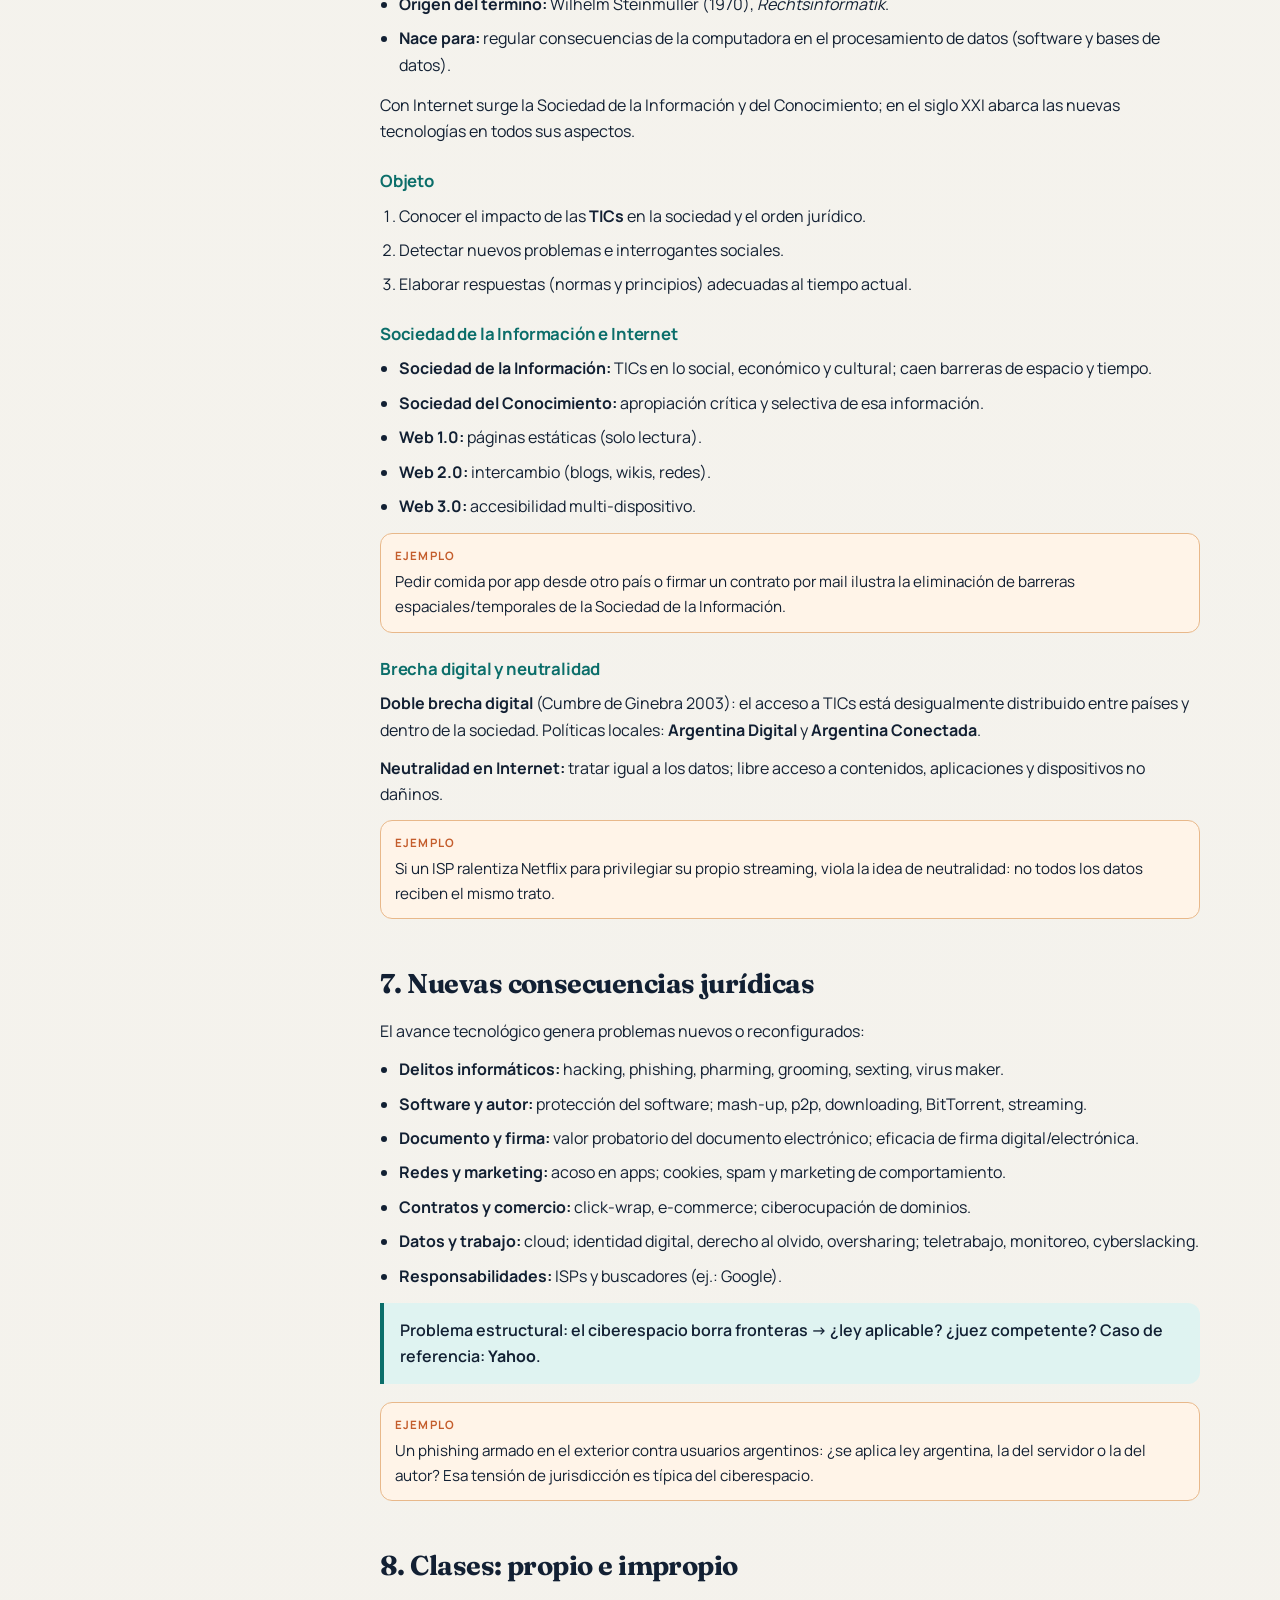
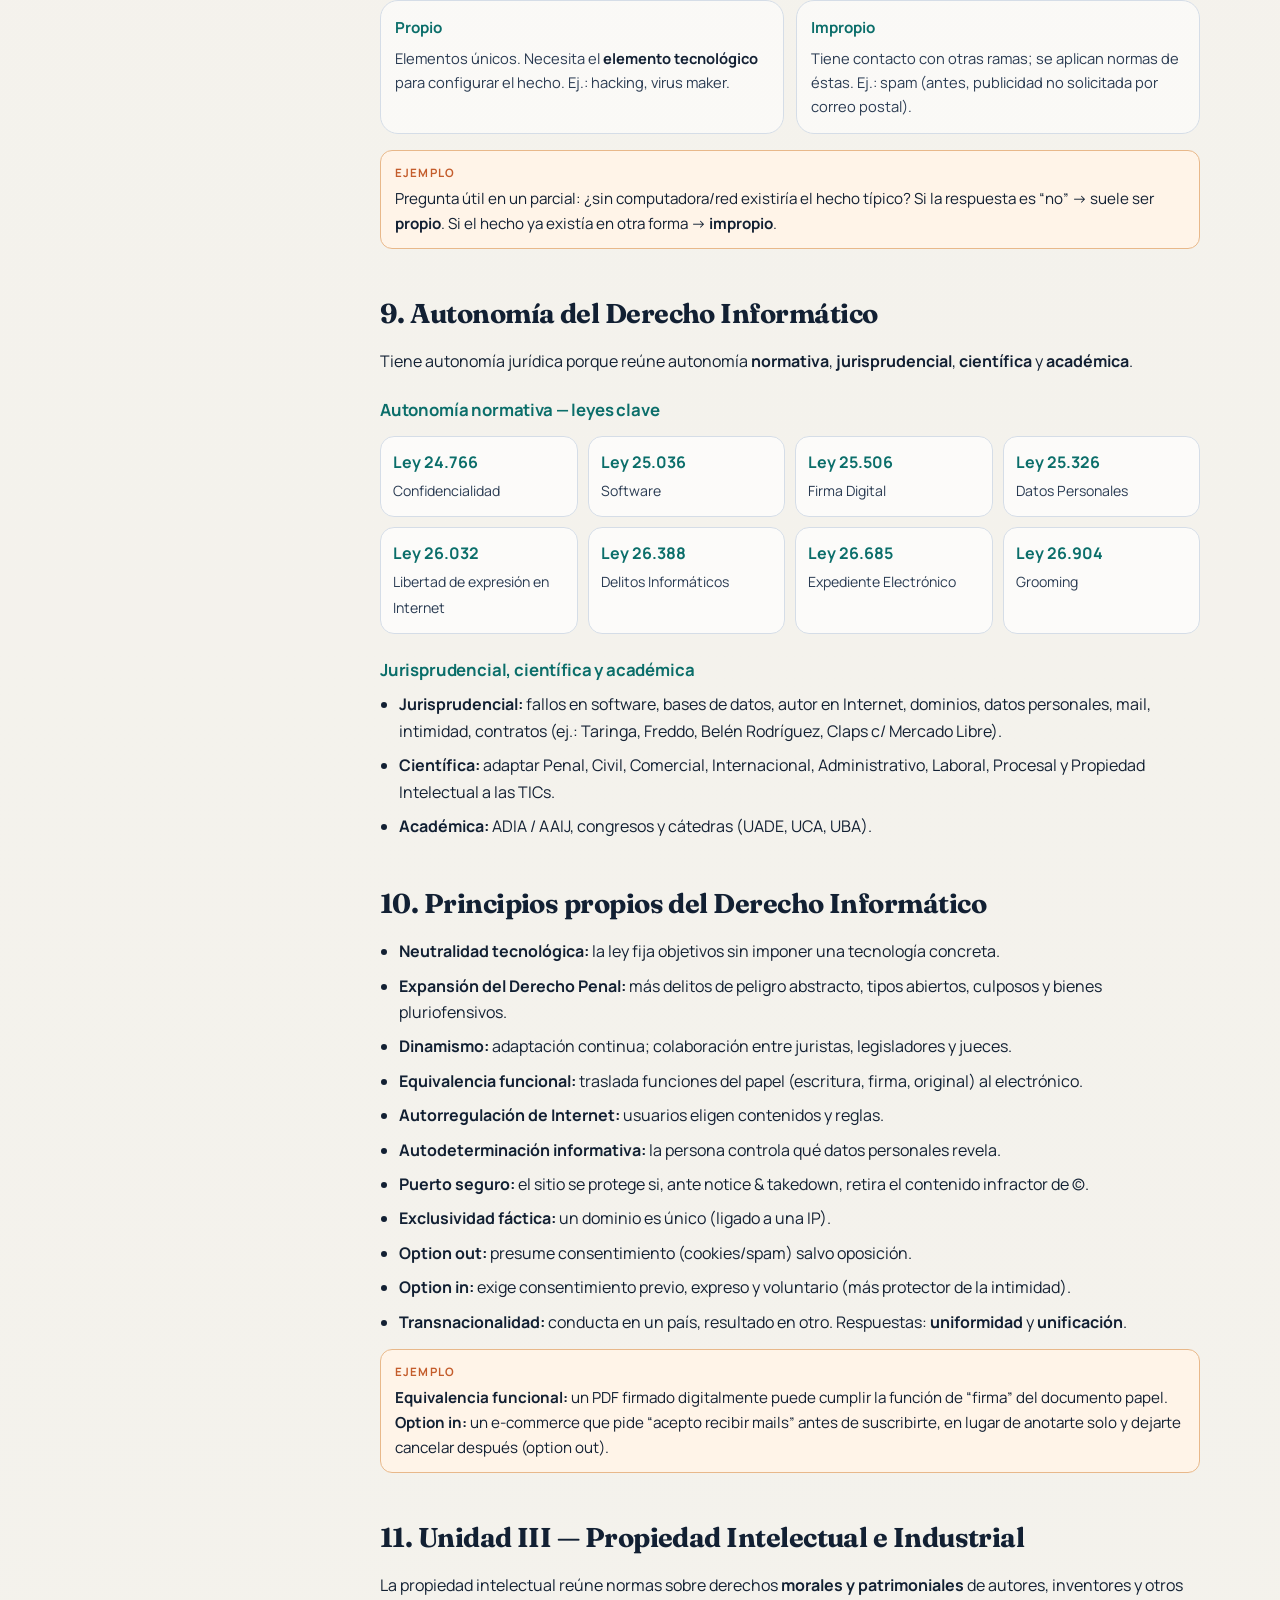
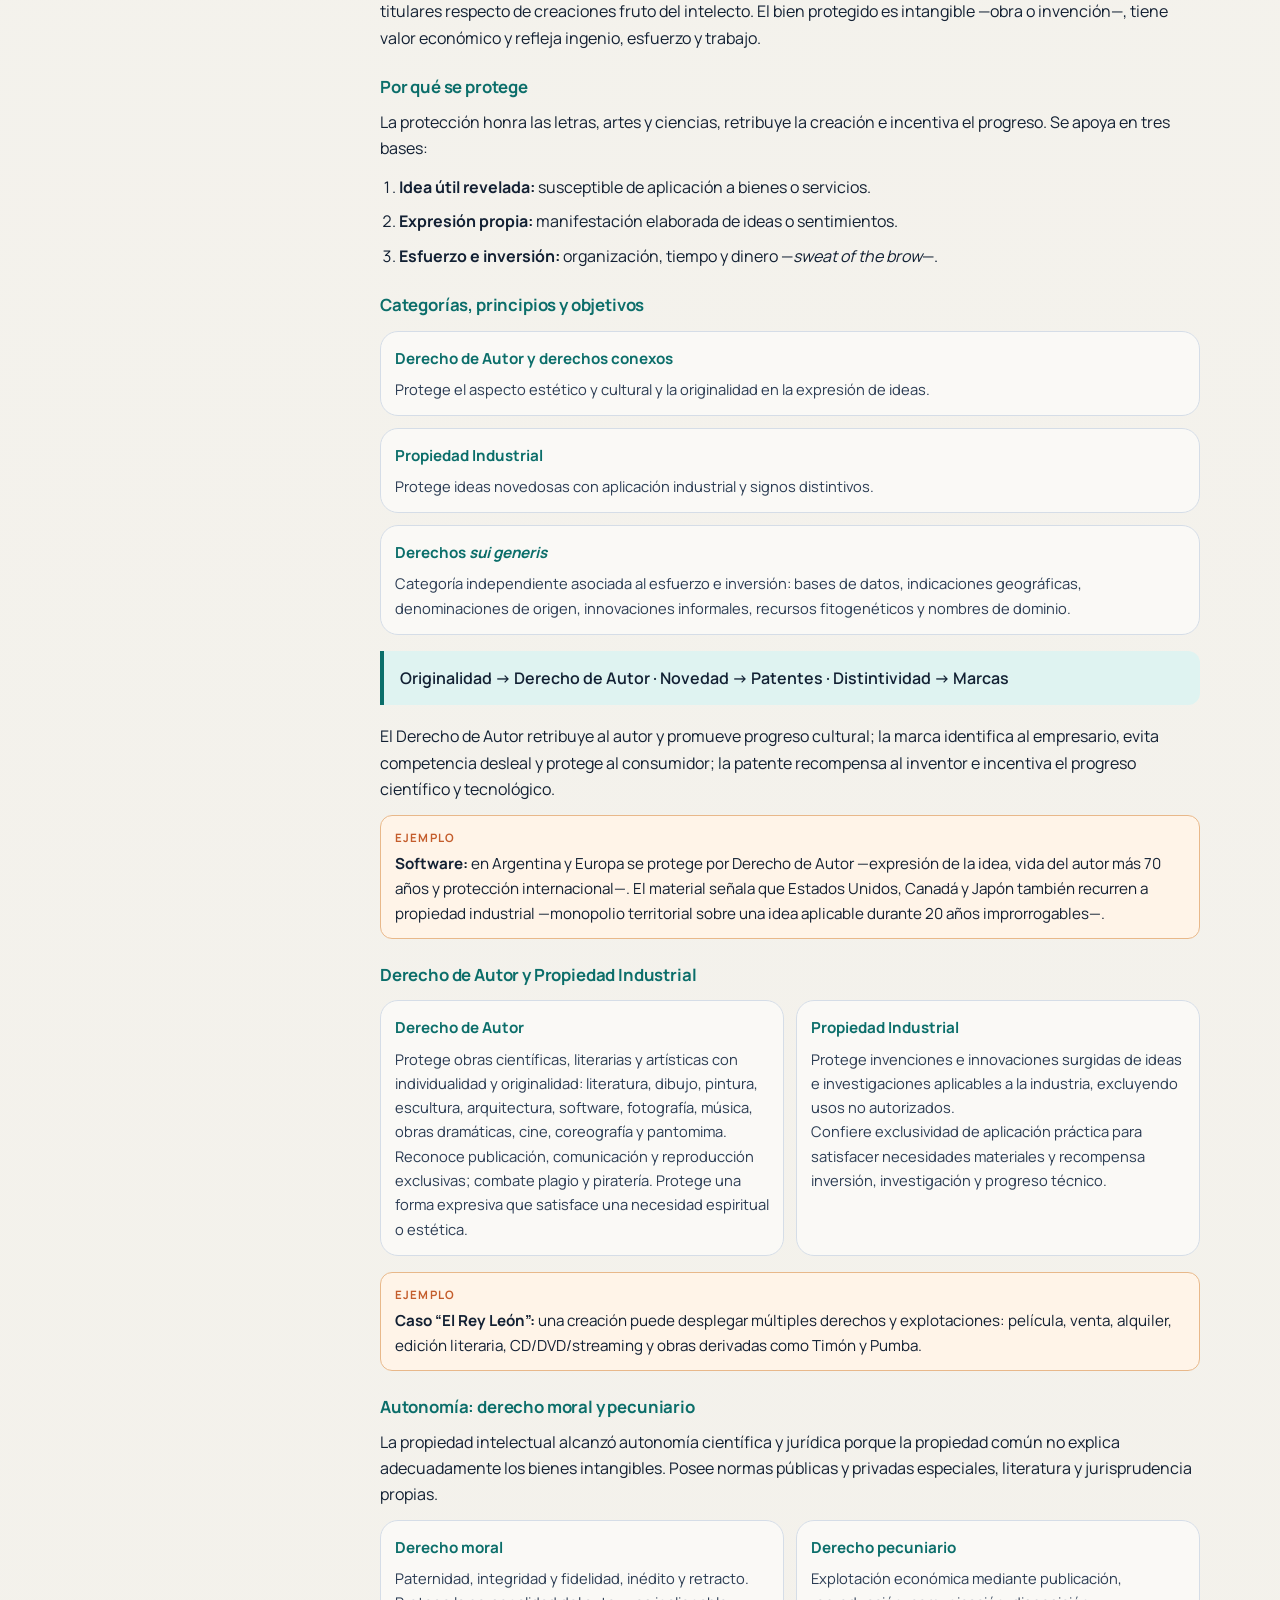
==== commit 08d9ead0: "Separar clases de Negocios y agregar primer parcial de Derecho" ====
--- a/Derecho Informático/Resumen_Clase_1_Derecho_Informatico.html
+++ b/Derecho Informático/Resumen_Clase_1_Derecho_Informatico.html
@@ -607,6 +607,19 @@
               <li><a href="#preguntas-tema-3">Tema 3</a></li>
             </ul>
           </li>
+          <li class="toc-group">
+            <div class="toc-row">
+              <a href="#primer-parcial">22. Primer parcial · 100 puntos</a>
+              <button type="button" class="acc-btn" aria-expanded="false" aria-label="Abrir subtemas"></button>
+            </div>
+            <ul class="toc-subs">
+              <li><a href="#parcial-1-licencias">1. Software libre y licencias</a></li>
+              <li><a href="#parcial-1-martina">2. Caso Martina</a></li>
+              <li><a href="#parcial-1-nubix">3. Caso NUBIX</a></li>
+              <li><a href="#parcial-1-informatica">4. Informática y Derecho</a></li>
+              <li><a href="#parcial-1-bases">5. Bases de datos</a></li>
+            </ul>
+          </li>
         </ul>
       </nav>
     </aside>
@@ -629,6 +642,7 @@
             <span class="chip">Unidad VI · Otras protecciones</span>
             <span class="chip">Unidad VII · Datos e imagen</span>
             <span class="chip">57 preguntas de parcial + repaso nuevo</span>
+            <span class="chip">Primer parcial · 5 consignas de 20 puntos</span>
           </div>
         </header>
 
@@ -1761,9 +1775,93 @@
           </div>
         </section>
 
+        <section id="primer-parcial">
+          <h2>22. Primer parcial — 100 puntos</h2>
+          <p class="lead">Cinco consignas de 20 puntos cada una, aportadas para practicar el primer parcial. Resolvelas antes de desplegar las respuestas orientativas: explican el razonamiento y sus fundamentos, y no constituyen una corrección oficial de la cátedra.</p>
+
+          <h3 id="parcial-1-licencias">1) V/F — 20 puntos</h3>
+          <p>“El software libre carece de titular y, por ser libre, necesariamente debe distribuirse de manera gratuita. Además, quien modifica un programa licenciado bajo Creative Commons puede redistribuir la obra derivada bajo una licencia propietaria, sin conservar las libertades de los usuarios.”</p>
+          <p><strong>Indique si la afirmación es verdadera o falsa y justifique.</strong></p>
+          <div class="quiz">
+            <details>
+              <summary>Ver respuesta orientativa · Software libre y licencias</summary>
+              <p class="respuesta"><strong>Falsa.</strong> El software libre puede tener autor y titular de derechos: una licencia otorga permisos a los usuarios, sin implicar abandono de la titularidad. “Libre” describe libertades, no el precio; puede distribuirse cobrando.</p>
+              <p>Sus cuatro libertades son ejecutar el programa para cualquier propósito; estudiar cómo funciona y modificarlo; redistribuir copias; y distribuir versiones modificadas. El acceso al código fuente es necesario para estudiar y modificar.</p>
+              <p><strong>La segunda parte depende de la licencia concreta.</strong> Creative Commons es una familia de licencias. Con <strong>CompartirIgual (SA)</strong>, la adaptación compartida debe mantener una licencia igual o compatible; no puede cerrarse suprimiendo esos permisos. Con <strong>SinDerivadas (ND)</strong>, no se autoriza compartir la adaptación. Con <strong>CC BY</strong>, pueden establecerse otras condiciones para los aportes propios, respetando atribución y permisos sobre el material original. Si hay <strong>NoComercial (NC)</strong>, tampoco se habilita la explotación comercial sin permiso adicional.</p>
+              <p><strong>Conclusión:</strong> no se puede afirmar una facultad general de redistribuir como propietario sin identificar la licencia. El copyleft exige preservar libertades al redistribuir; no toda licencia libre es copyleft. Además, Creative Commons desaconseja sus licencias para el código de software y recomienda licencias diseñadas para él.</p>
+            </details>
+          </div>
+          <p class="small">Para fundamentar: <a href="https://www.gnu.org/philosophy/free-sw.en.html">GNU: definición de software libre</a>, <a href="https://creativecommons.org/faq/">Creative Commons: licencias y software</a> y <a href="https://wiki.creativecommons.org/wiki/ShareAlike_interpretation">alcance de CompartirIgual</a>. Repasar <a href="#autor-internet">Autor en Internet</a>.</p>
+
+          <h3 id="parcial-1-martina">2) Minicaso práctico — 20 puntos</h3>
+          <p>Una empresa contrata a Martina como desarrolladora para crear un sistema de gestión. El programa se produce durante la relación laboral y dentro de sus funciones; el contrato no contiene una cláusula sobre titularidad. Martina lo registra a su nombre y pretende licenciarlo a un competidor.</p>
+          <p><strong>¿A quién corresponde, en principio, la titularidad patrimonial y por qué?</strong></p>
+          <div class="quiz">
+            <details>
+              <summary>Ver respuesta orientativa · Titularidad del software laboral</summary>
+              <p class="respuesta"><strong>En principio, corresponde a la empresa empleadora.</strong> El art. 4, inc. d, de la Ley 11.723 atribuye la titularidad al empleador cuando sus dependientes fueron contratados para desarrollar software y lo produjeron dentro de sus funciones, salvo pacto en contrario.</p>
+              <p>En el caso se cumplen esos presupuestos y no hay acuerdo que cambie la regla. Registrar el programa a su nombre no desplaza la titularidad que corresponde a la empresa; Martina no puede licenciarlo al competidor por su sola decisión. Debe distinguirse su intervención como desarrolladora de la titularidad de los derechos patrimoniales de explotación.</p>
+            </details>
+          </div>
+          <p class="small">Fundamento: <a href="https://www.argentina.gob.ar/normativa/nacional/42755/actualizacion">Ley 11.723, art. 4, inc. d</a>. Repasar <a href="#tipos-autoria">autoría y titularidad</a>.</p>
+
+          <h3 id="parcial-1-nubix">3) Minicaso práctico — 20 puntos</h3>
+          <p>Una ley autoriza a un ente regulador a resolver reclamos de usuarios por incumplimientos del servicio. NUBIX S.A. tiene registrada la marca NUBIX para servicios de software. Un tercero comienza a ofrecer los mismos servicios con el signo “NUBIX” y utiliza el dominio nubix.com.ar.</p>
+          <p><strong>¿Qué principio marcario resulta central y qué puede exigir la titular?</strong></p>
+          <div class="quiz">
+            <details>
+              <summary>Ver respuesta orientativa · Exclusividad, especialidad y dominio</summary>
+              <p class="respuesta"><strong>El principio central es la exclusividad de uso de la marca registrada.</strong> En el sistema atributivo argentino, el registro confiere propiedad y uso exclusivo. La <strong>especialidad</strong> delimita la protección por productos o servicios; aquí se usa el mismo signo para los mismos servicios, con riesgo de confusión sobre su origen empresarial.</p>
+              <p>NUBIX S.A. puede exigir el <strong>cese del uso no autorizado</strong> del signo y promover las acciones correspondientes; según los presupuestos del caso, solicitar medidas cautelares y reparación de los daños acreditados.</p>
+              <p>El dominio no autoriza a infringir una marca. La titular puede iniciar una <strong>disputa ante NIC Argentina</strong> para reclamar su titularidad, acreditando mejor derecho o interés legítimo, y recurrir a la vía judicial pertinente. La transferencia no es automática por tener la marca: debe obtenerse por el procedimiento aplicable.</p>
+              <p>La referencia inicial al ente regulador no cambia el principio marcario ni permite presumir que ese ente tenga competencia para resolver la disputa de marca o dominio.</p>
+            </details>
+          </div>
+          <p class="small">Fundamentos: <a href="https://www.argentina.gob.ar/normativa/nacional/18803/actualizacion">Ley 22.362, arts. 4 y 35</a> y <a href="https://nic.ar/es/node/240">NIC Argentina: disputa de dominios</a>. Repasar <a href="#principios-marcas">principios marcarios</a> y <a href="#nic-argentina">dominios .ar</a>.</p>
+
+          <h3 id="parcial-1-informatica">4) Pregunta teórica — 20 puntos</h3>
+          <p><strong>Distinga informática jurídica y derecho informático. Explique qué lugar ocupa la informática en cada concepto y mencione dos ejemplos de materias o aplicaciones correspondientes a cada uno.</strong></p>
+          <div class="quiz">
+            <details>
+              <summary>Ver respuesta orientativa · Herramienta y objeto de regulación</summary>
+              <p class="respuesta"><strong>Informática jurídica:</strong> aplica herramientas informáticas al trabajo jurídico. La informática ocupa el lugar de <strong>instrumento al servicio del Derecho</strong>, para organizar, recuperar o procesar información y asistir tareas profesionales.</p>
+              <ol>
+                <li><strong>Documental:</strong> una base de legislación y jurisprudencia, como SAIJ, para buscar normas y fallos.</li>
+                <li><strong>De gestión:</strong> un sistema de expedientes y agenda que controla plazos y trámites de un juzgado o estudio jurídico.</li>
+              </ol>
+              <p><strong>Derecho informático:</strong> comprende principios y normas que regulan las consecuencias jurídicas de la informática y las TIC. La informática y sus efectos ocupan el lugar de <strong>objeto de regulación</strong>.</p>
+              <ol>
+                <li><strong>Protección del software:</strong> autoría, titularidad y licencias de programas.</li>
+                <li><strong>Protección de datos personales:</strong> condiciones para recolectar, utilizar y comunicar información sobre personas.</li>
+              </ol>
+              <p><strong>Clave:</strong> utilizar tecnología para trabajar con el Derecho es informática jurídica; establecer derechos y obligaciones sobre esa tecnología y sus efectos es derecho informático.</p>
+            </details>
+          </div>
+          <p class="small">Repasar <a href="#inf-juridica">Informática Jurídica</a> y <a href="#der-informatico">Derecho Informático</a>.</p>
+
+          <h3 id="parcial-1-bases">5) Pregunta teórica — 20 puntos</h3>
+          <p><strong>Explique la protección jurídica de las bases de datos por Derecho de Autor, requisito y mecanismos complementarios de protección.</strong></p>
+          <div class="quiz">
+            <details>
+              <summary>Ver respuesta orientativa · Originalidad y protección complementaria</summary>
+              <p class="respuesta">El Derecho de Autor protege una base de datos cuando la <strong>selección o disposición de sus contenidos constituye una creación intelectual original</strong>. La Ley 11.723 incluye las compilaciones de datos; el art. 5 del Tratado OMPI precisa ese criterio de protección.</p>
+              <p>La tutela recae en esa selección o estructura, <strong>no en los datos o hechos aislados</strong>. La inversión de dinero, esfuerzo o tiempo no sustituye la originalidad. Las obras incluidas —por ejemplo, fotografías o textos— pueden tener derechos propios, independientes de la compilación.</p>
+              <p><strong>Mecanismos complementarios:</strong></p>
+              <ol>
+                <li><strong>Contratos y licencias:</strong> delimitar accesos, usos, redistribución y extracción de datos, con los límites del ordenamiento.</li>
+                <li><strong>Medidas técnicas y prueba:</strong> autenticación, permisos, cifrado, límites de descarga y trazabilidad para prevenir o acreditar apropiaciones.</li>
+                <li><strong>Confidencialidad:</strong> proteger información secreta con valor comercial, tomando medidas razonables para mantenerla reservada; por ejemplo, acuerdos de confidencialidad y acceso restringido.</li>
+                <li><strong>Competencia desleal y tutela supletoria:</strong> frente a aprovechamientos ilegítimos, cuando concurran los requisitos de cada acción; pueden considerarse también las reglas sobre enriquecimiento sin causa.</li>
+              </ol>
+              <p>El material compara este esquema con el derecho <em>sui generis</em> europeo ligado a la inversión sustancial; no debe trasladarse automáticamente al régimen argentino. Si la base contiene datos personales, además debe cumplirse su normativa: proteger la base no habilita cualquier tratamiento de sus contenidos.</p>
+            </details>
+          </div>
+          <p class="small">Fundamentos: <a href="https://www.argentina.gob.ar/normativa/nacional/42755/actualizacion">Ley 11.723, art. 1</a>, <a href="https://www.wipo.int/edocs/pubdocs/en/wipo_pub_226.pdf">Tratado OMPI, art. 5</a> y <a href="https://www.argentina.gob.ar/normativa/nacional/ley-24766-41094/texto">Ley 24.766, art. 1</a>. Repasar <a href="#bases-datos">bases de datos</a> y <a href="#proteccion-bases">capas complementarias</a>.</p>
+        </section>
+
         <footer>
           Resumen elaborado a partir de “Clase 1 Presentación – Informática y Derecho”; las presentaciones de las Unidades I, II y III; los materiales “Unidad III — Derecho de Autor” (partes 1 y 2), “Derecho de Autor en Internet 2026” y “Bases de Datos 2026”; “Unidad IV — Derecho de Marcas” (materiales 1 y 2); “Unidad V — Patentes y Modelos de Utilidad”; y los modelos de parcial Tema 1, Tema 2 y Tema 3 (UADE).
-          Actualización del 03/10/2026: Nombres de Dominio, Otras Formas de Protección, Datos Personales (partes 1 y 2) y Derecho a la Imagen. Las fuentes oficiales enlazadas aclaran diferencias normativas y jurisprudenciales del material. Para estudiar offline, abrí este archivo en el navegador.
+          Actualización del 03/10/2026: Nombres de Dominio, Otras Formas de Protección, Datos Personales (partes 1 y 2), Derecho a la Imagen y primer parcial de cinco consignas aportado por el estudiante. Las fuentes oficiales enlazadas fundamentan las respuestas orientativas y aclaran diferencias normativas y jurisprudenciales del material. Para estudiar offline, abrí este archivo en el navegador.
         </footer>
       </div>
     </main>
